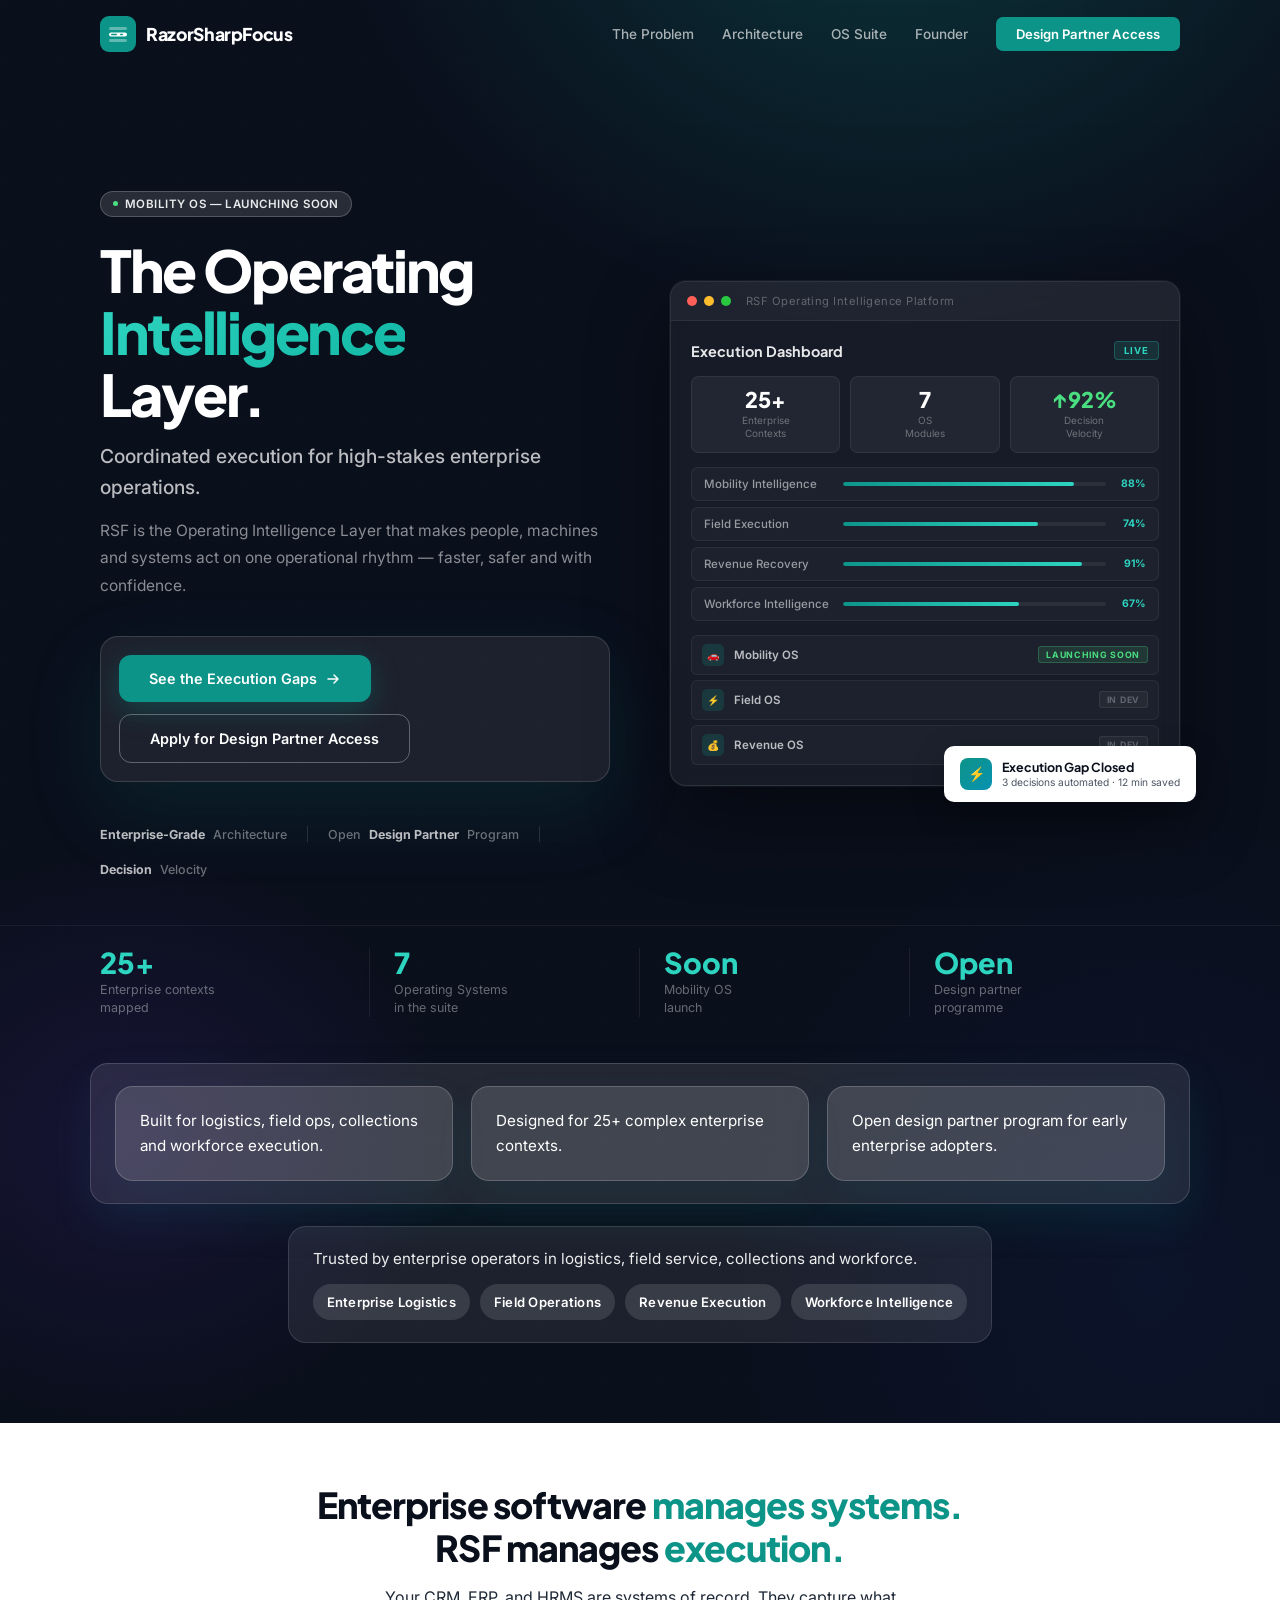
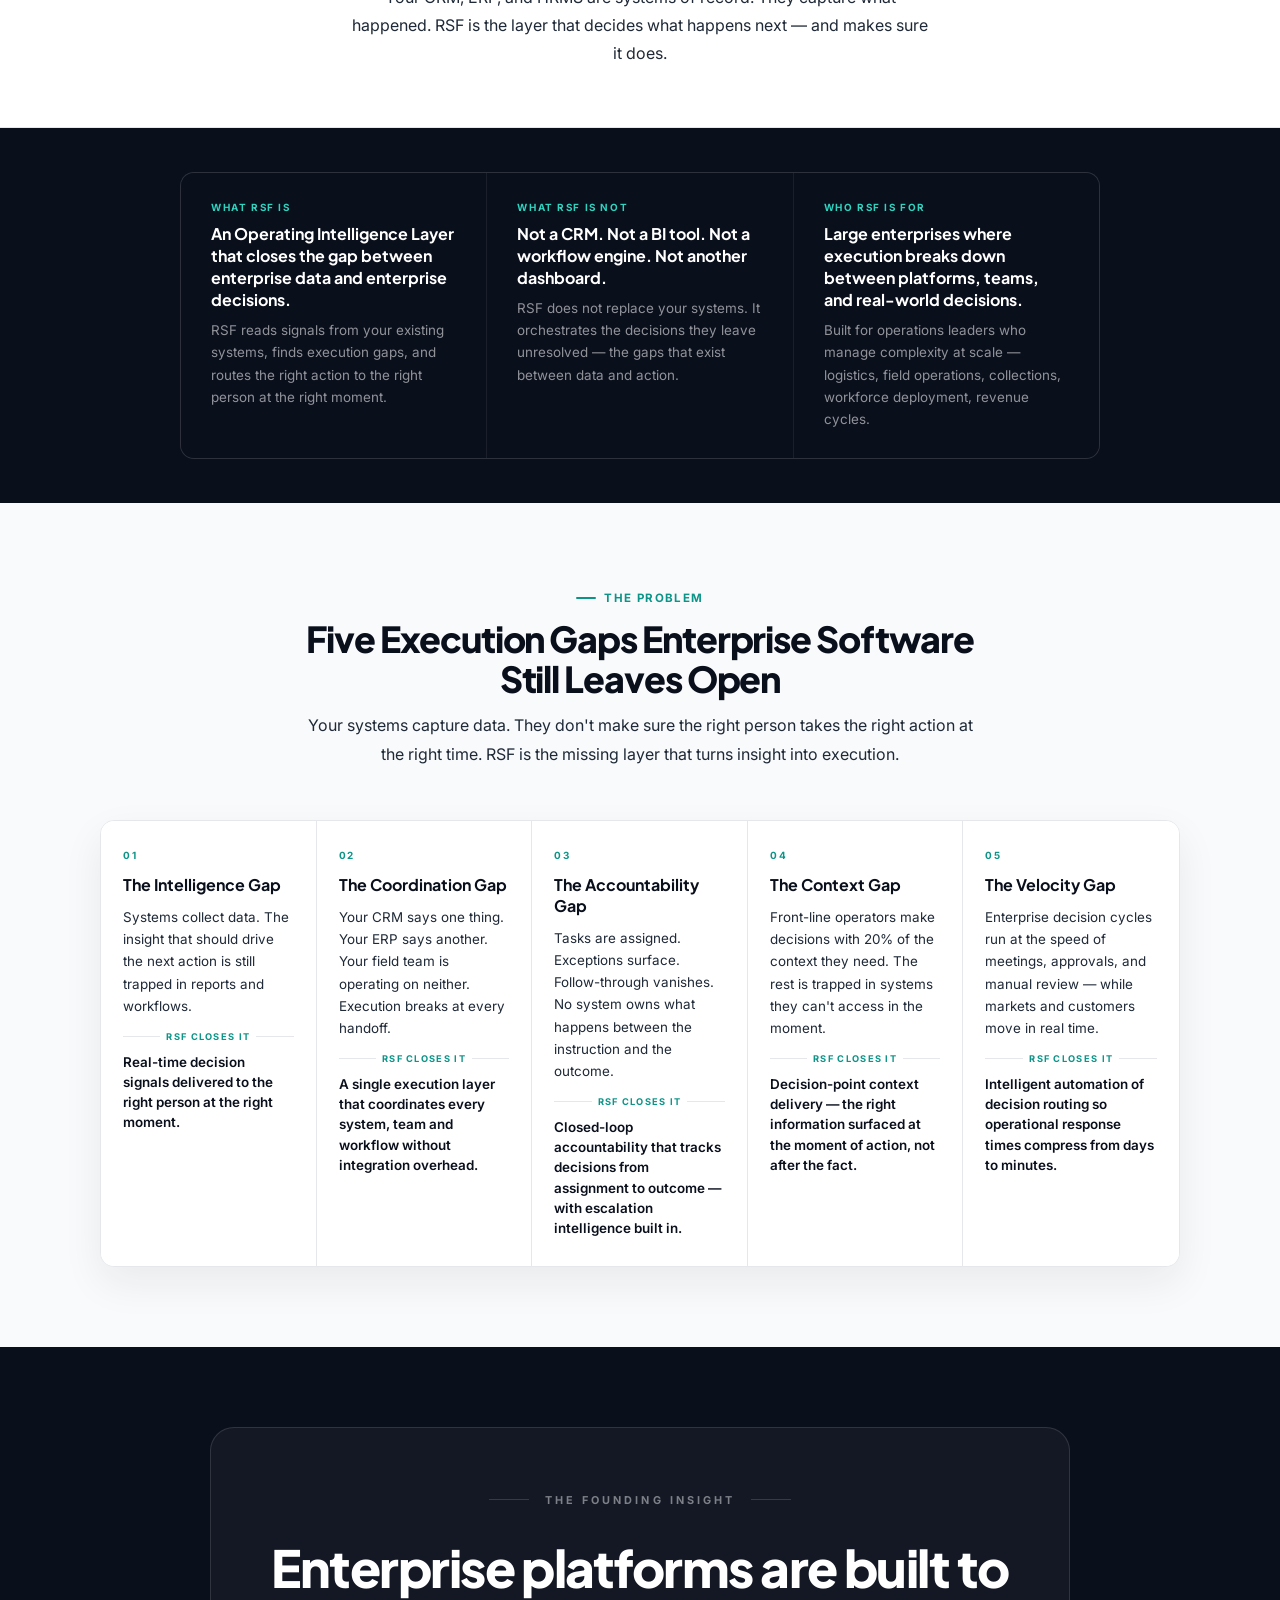
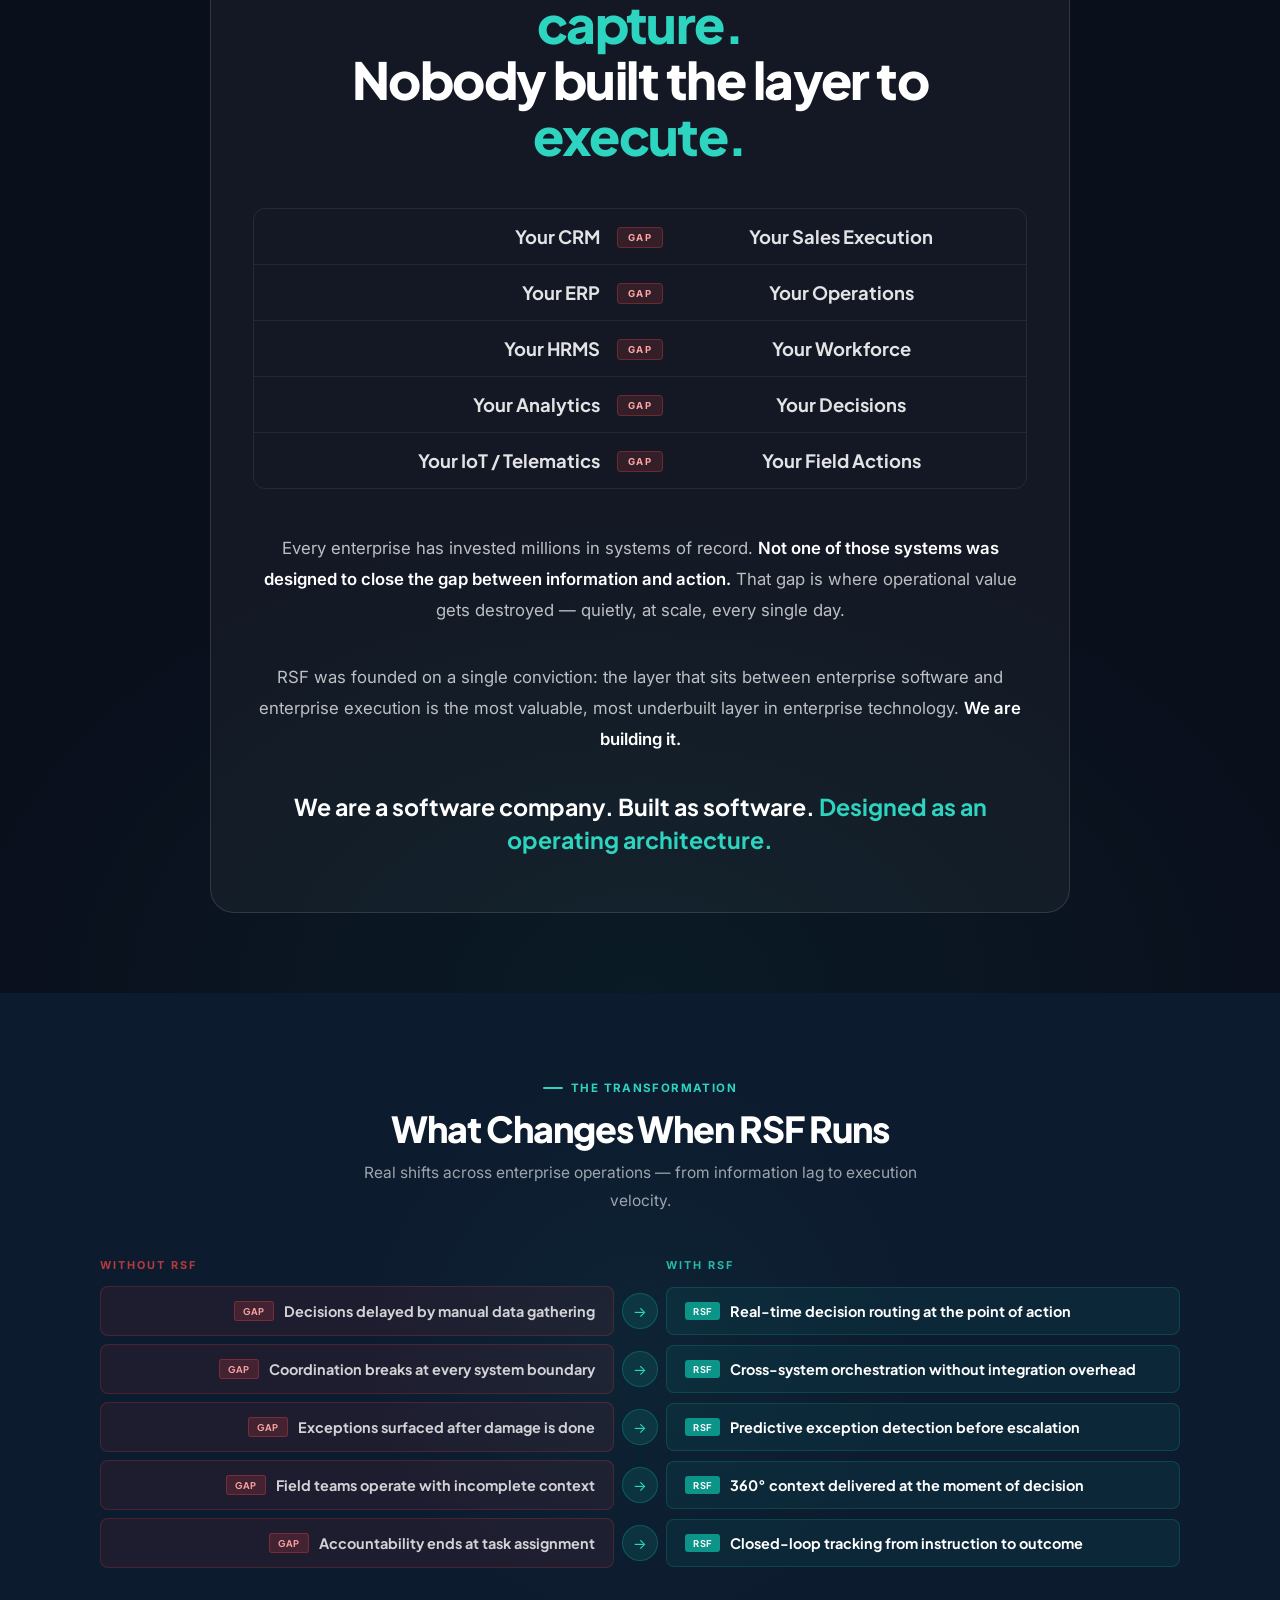
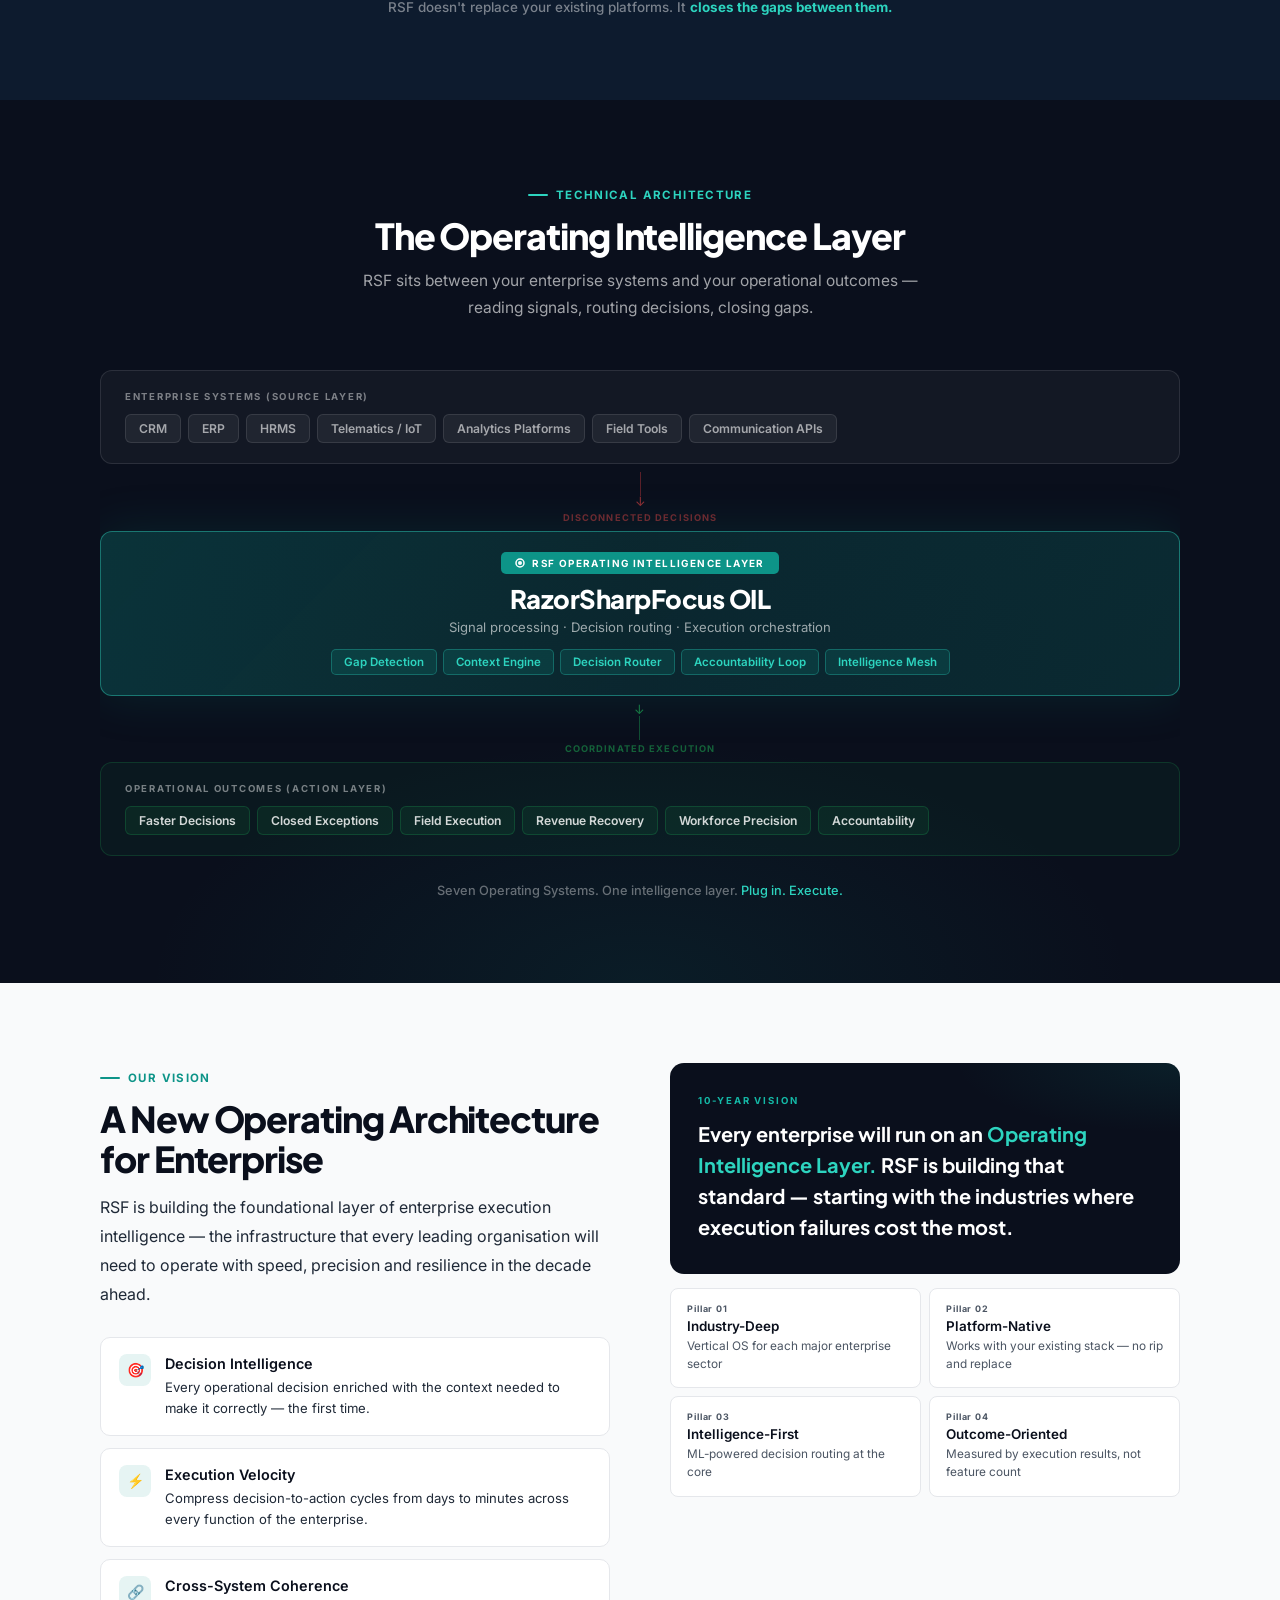
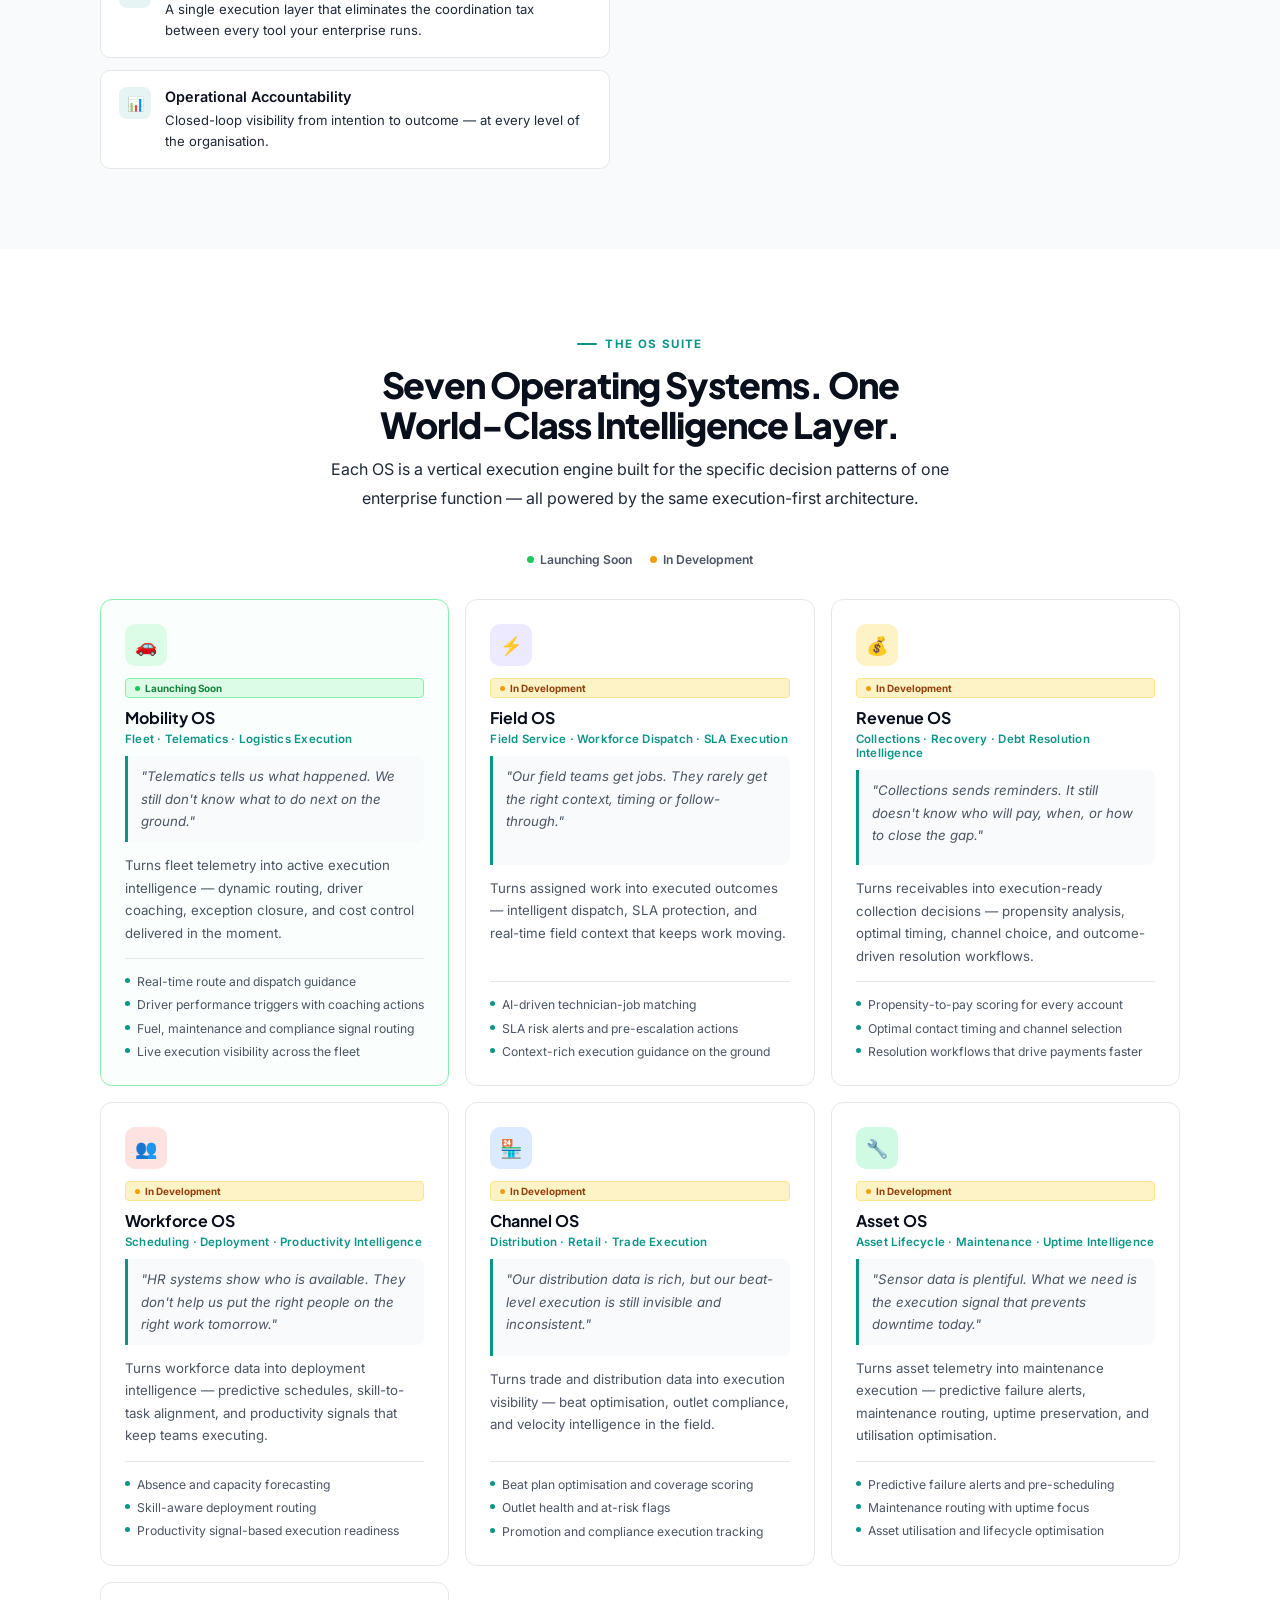
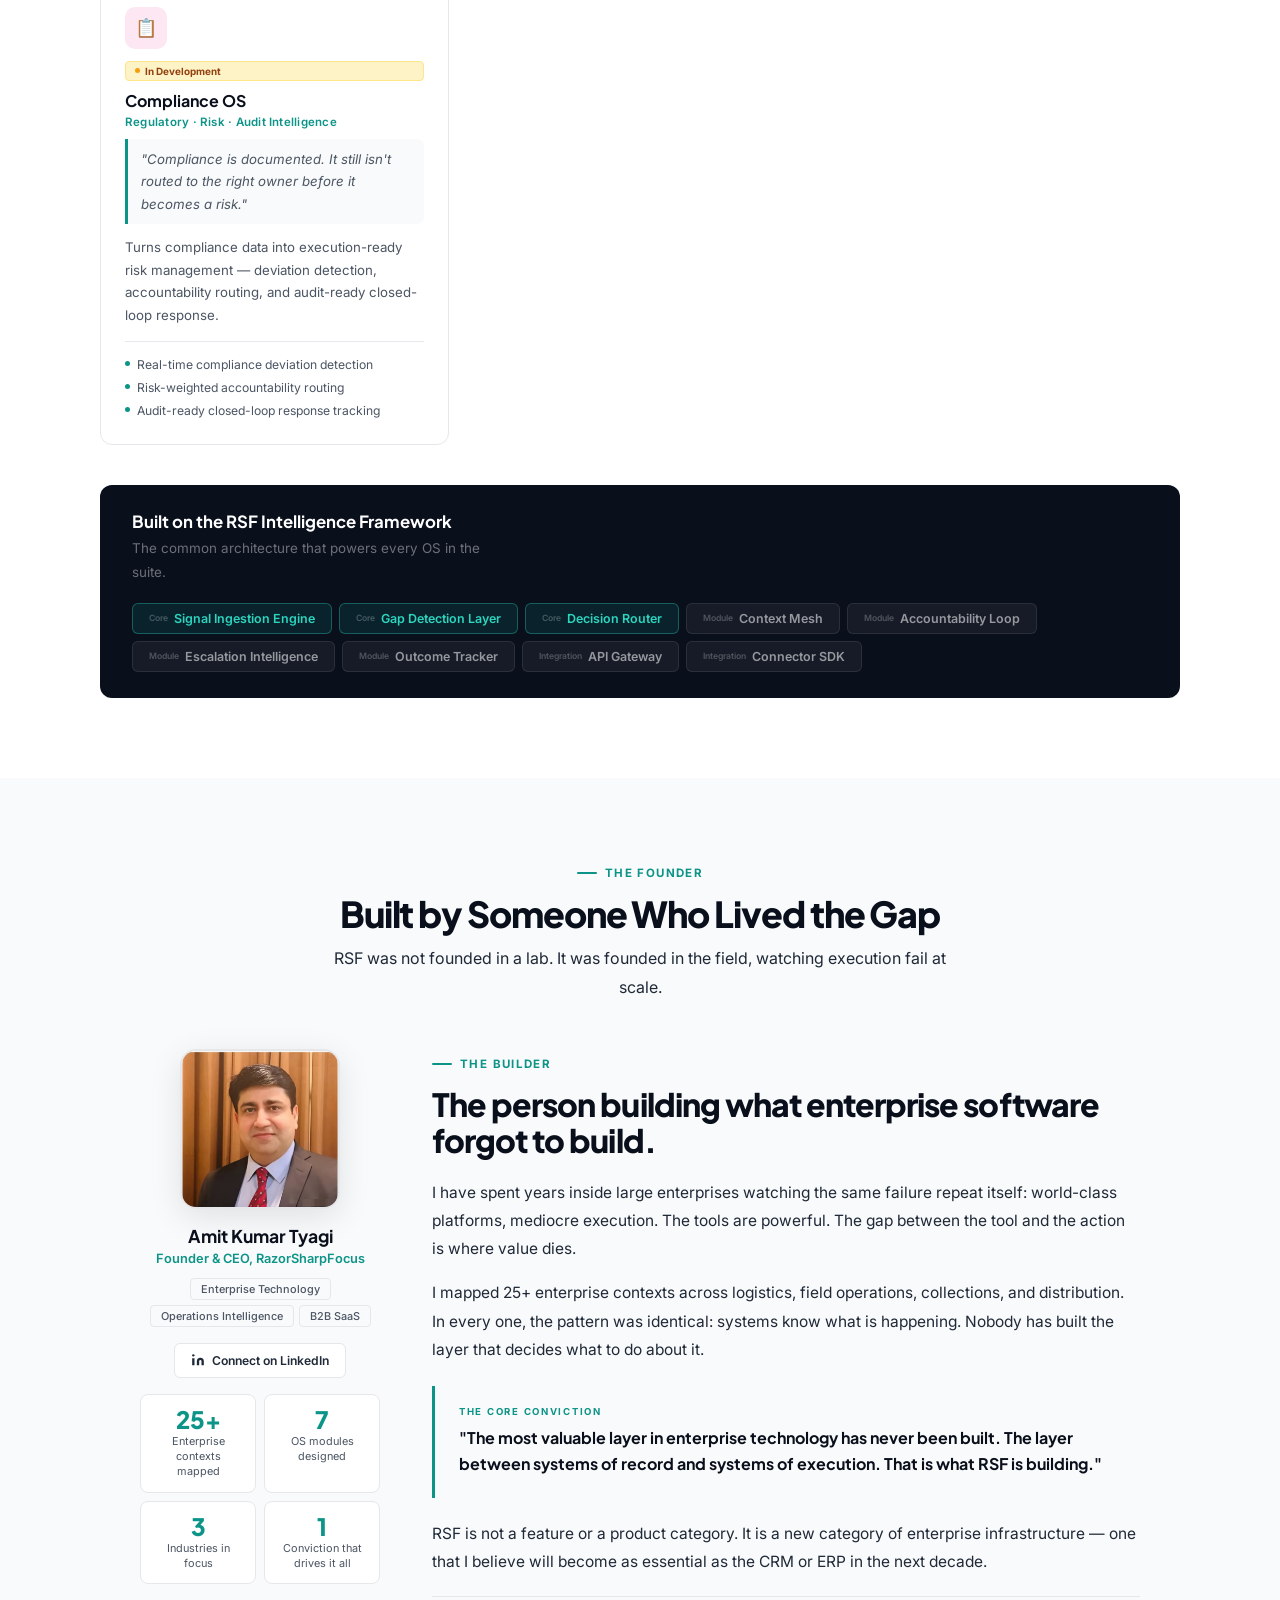
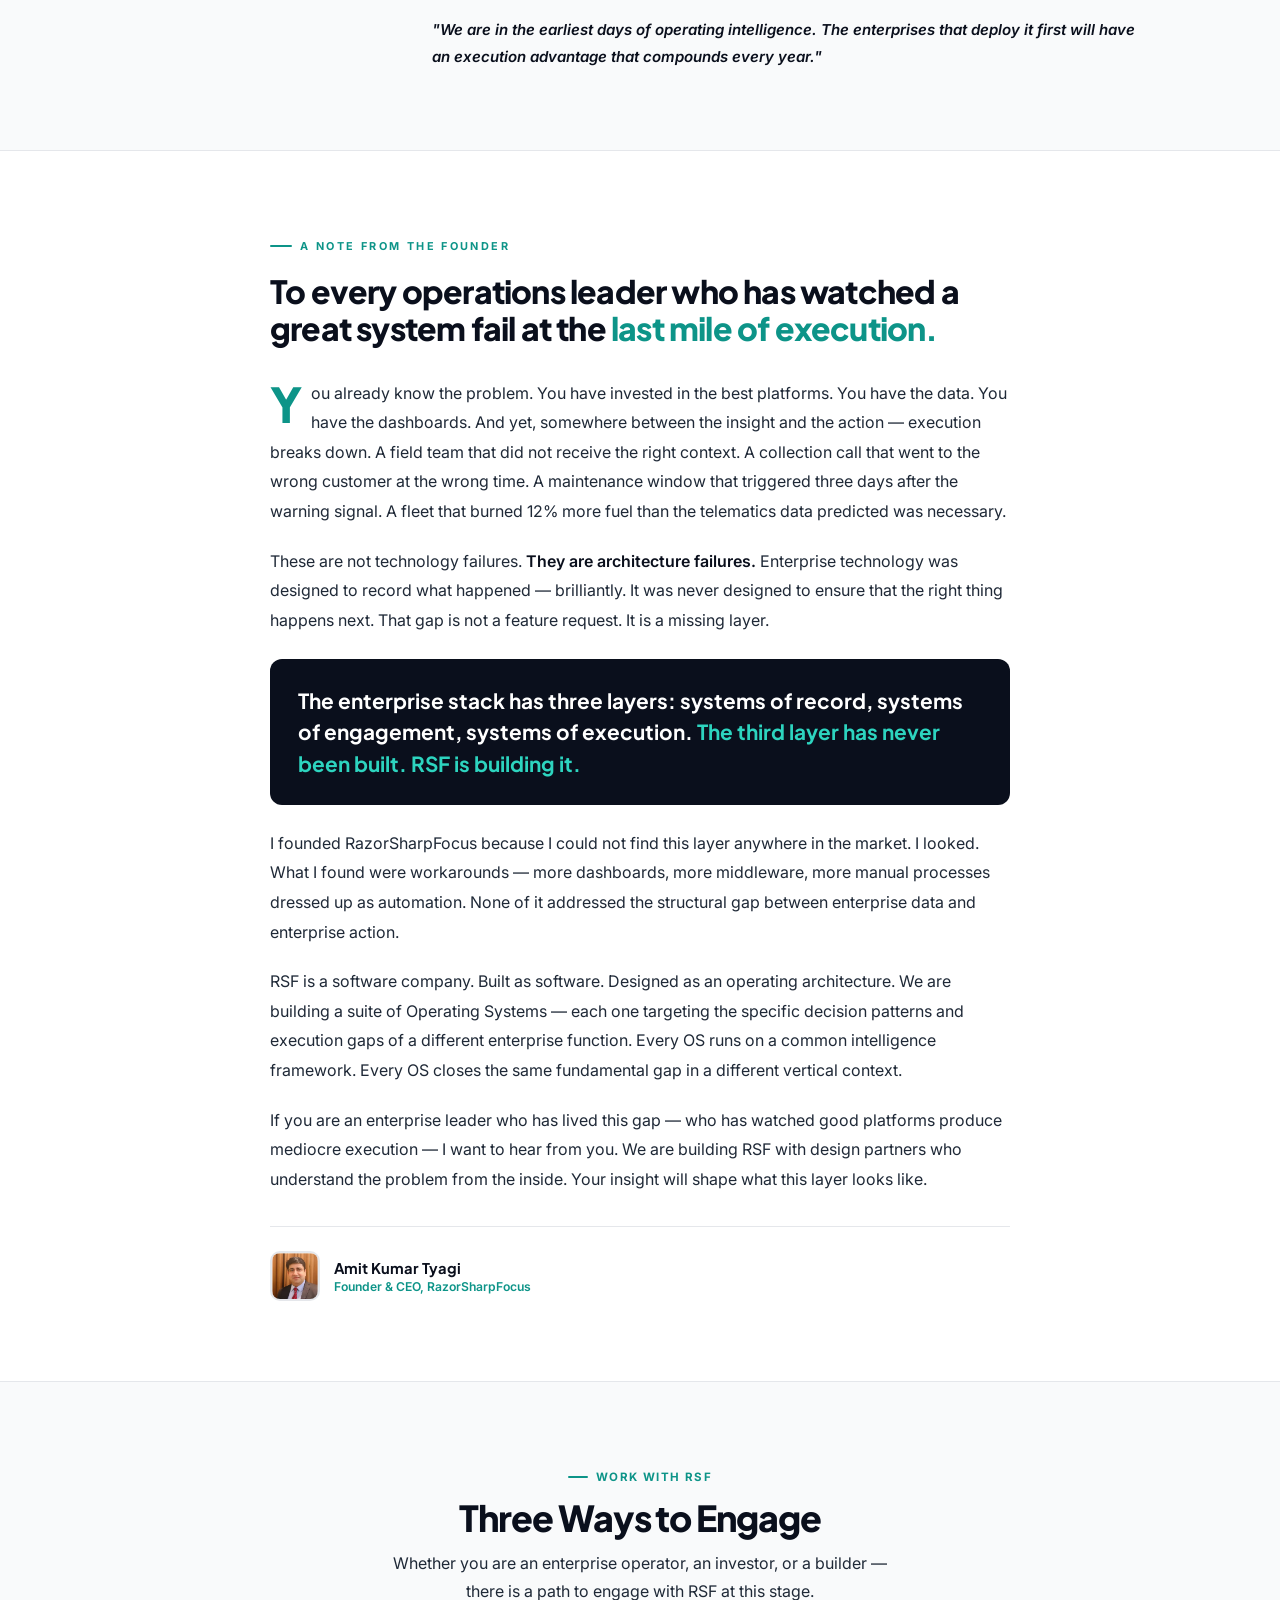
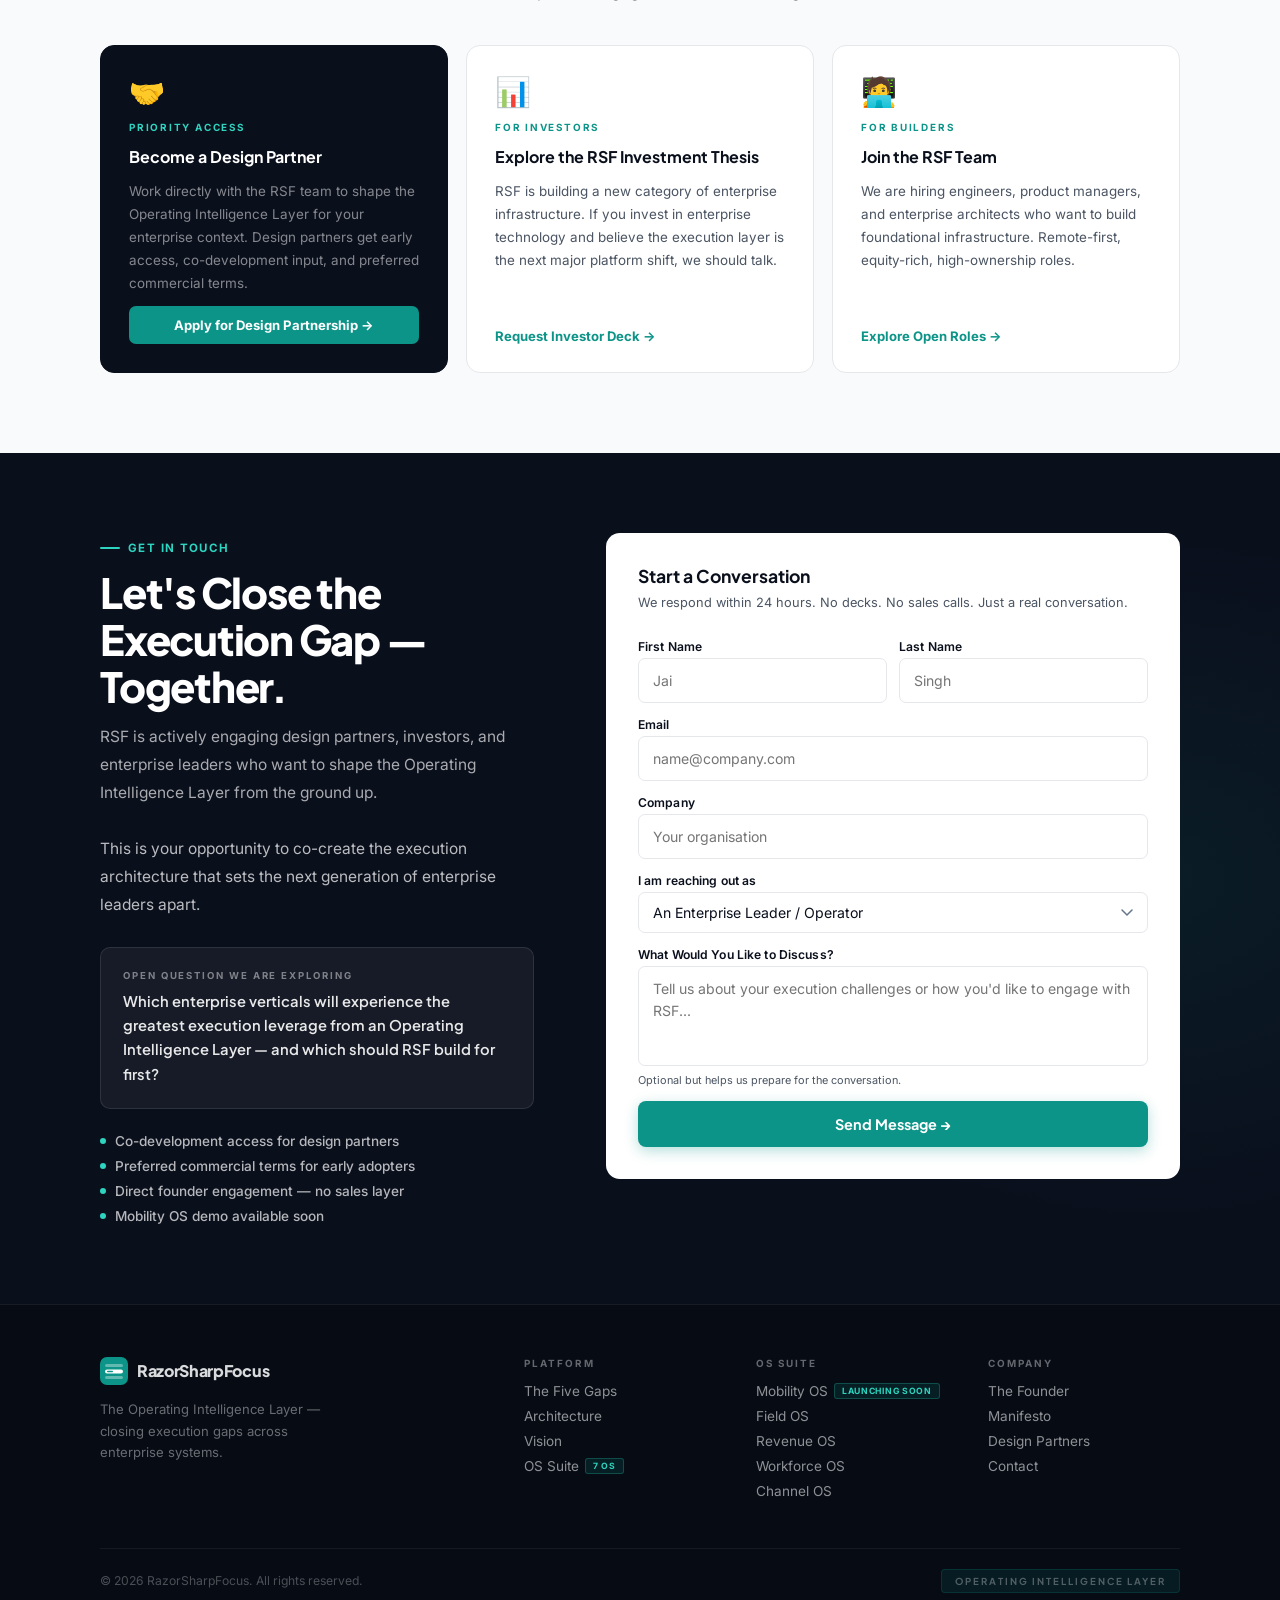
==== Index.html @ e0ea328f "Apply visual polish to hero CTA, trust strip, and section cards" ====
<!DOCTYPE html>
<html lang="en">
<head>
<meta charset="UTF-8"/>
<meta name="viewport" content="width=device-width, initial-scale=1.0"/>
<title>RazorSharpFocus — The Operating Intelligence Layer</title>
<meta name="description" content="RazorSharpFocus builds the Operating Intelligence Layer — the missing layer between enterprise systems and execution. Closing the five execution gaps across logistics, field ops, collections and workforce."/>
<meta name="keywords" content="enterprise software, operating intelligence, execution layer, fleet management, field operations, workforce intelligence, revenue OS, mobility OS"/>
<meta name="author" content="Amit Kumar Tyagi"/>
<meta name="robots" content="index, follow"/>
<meta property="og:type" content="website"/>
<meta property="og:title" content="RazorSharpFocus — The Operating Intelligence Layer"/>
<meta property="og:description" content="The missing layer between enterprise systems and execution. RSF closes execution gaps at scale."/>
<meta property="og:url" content="https://razorsharpfocus.com"/>
<meta property="og:image" content="https://razorsharpfocus.com/og-image.png"/>
<meta name="twitter:card" content="summary_large_image"/>
<meta name="twitter:title" content="RazorSharpFocus — The Operating Intelligence Layer"/>
<meta name="twitter:description" content="The missing layer between enterprise systems and execution."/>
<link rel="canonical" href="https://razorsharpfocus.com"/>
<link rel="icon" type="image/svg+xml" href="favicon.svg"/>
<link rel="alternate icon" href="favicon.svg"/>
<link rel="preconnect" href="https://fonts.googleapis.com"/>
<link rel="preconnect" href="https://fonts.gstatic.com" crossorigin/>
<link href="https://fonts.googleapis.com/css2?family=Inter:wght@300;400;500;600;700;800;900&family=Plus+Jakarta+Sans:wght@400;500;600;700;800&display=swap" rel="stylesheet"/>
<style>
/* ══ RESET ══ */
*,*::before,*::after{box-sizing:border-box;margin:0;padding:0}
:root{
  --ink:#0a0f1c;
  --navy:#0d1b2e;
  --navy2:#112244;
  --teal:#0d9488;
  --teal2:#14b8a6;
  --teal3:#2dd4bf;
  --blue:#1e40af;
  --purple:#7c3aed;
  --grey:#4b5563;
  --mid:#1f2937;
  --border:#e5e7eb;
  --soft:#f9fafb;
  --white:#ffffff;
  --fh:'Plus Jakarta Sans',sans-serif;
  --fb:'Inter',sans-serif;
  --ease:cubic-bezier(0.16,1,0.3,1);
  --r:12px;
}
html{scroll-behavior:smooth;font-size:16px}
body{font-family:var(--fb);color:var(--ink);background:#fff;-webkit-font-smoothing:antialiased;overflow-x:hidden}
a{text-decoration:none;color:inherit}
p{font-family:var(--fb);font-size:1rem;line-height:1.78;color:var(--grey)}
img{max-width:100%}

/* ══ TYPOGRAPHY ══ */
h1{font-family:var(--fh);font-size:clamp(2.2rem,4.5vw,3.8rem);font-weight:800;line-height:1.08;letter-spacing:-0.04em;color:var(--ink)}
h2{font-family:var(--fh);font-size:clamp(1.7rem,2.8vw,2.4rem);font-weight:800;line-height:1.12;letter-spacing:-0.03em;color:var(--ink)}
h3{font-family:var(--fb);font-size:clamp(1rem,1.6vw,1.2rem);font-weight:700;line-height:1.3;color:var(--ink)}
h4{font-family:var(--fb);font-size:0.925rem;font-weight:600;color:var(--ink);line-height:1.4}

/* ══ LAYOUT ══ */
.container{max-width:1160px;margin:0 auto;padding:0 24px}
@media(min-width:768px){.container{padding:0 40px}}
section{padding:80px 0}
@media(max-width:768px){section{padding:56px 0}}
@media(max-width:480px){section{padding:40px 0}}

/* ══ BADGES / PILLS ══ */
.badge{
  display:inline-flex;align-items:center;gap:7px;
  font-family:var(--fb);font-size:0.72rem;font-weight:600;
  letter-spacing:0.04em;text-transform:uppercase;
  padding:5px 12px;border-radius:100px;
}
.badge-teal{background:rgba(13,148,136,0.12);color:var(--teal);border:1px solid rgba(13,148,136,0.25)}
.badge-teal .dot{width:5px;height:5px;border-radius:50%;background:var(--teal2);animation:pulse 2s infinite}
.badge-white{background:rgba(255,255,255,0.12);color:rgba(255,255,255,0.9);border:1px solid rgba(255,255,255,0.2)}
.badge-white .dot{width:5px;height:5px;border-radius:50%;background:#4ade80;animation:pulse 2s infinite}
@keyframes pulse{0%,100%{opacity:1;transform:scale(1)}50%{opacity:0.6;transform:scale(0.8)}}

/* ══ BUTTONS ══ */
.btn{display:inline-flex;align-items:center;gap:8px;font-family:var(--fb);font-weight:600;font-size:0.9rem;padding:13px 26px;border-radius:8px;cursor:pointer;transition:all 0.2s var(--ease);border:none;white-space:nowrap}
.btn-primary{background:var(--teal);color:#fff;box-shadow:0 8px 28px rgba(13,148,136,0.3);padding:15px 30px;border-radius:12px}
.btn-primary:hover{background:#0b7c73;transform:translateY(-1px);box-shadow:0 12px 30px rgba(13,148,136,0.42)}
.btn-outline{background:transparent;color:#fff;border:1.5px solid rgba(255,255,255,0.3);border-radius:12px;padding:15px 30px}
.btn-outline:hover{background:rgba(255,255,255,0.08);border-color:rgba(255,255,255,0.6)}
.btn-outline-dark{background:transparent;color:var(--ink);border:1.5px solid var(--border)}
.btn-outline-dark:hover{border-color:var(--teal);color:var(--teal)}
.btn svg{width:16px;height:16px;flex-shrink:0}

/* ══ SECTION LABELS ══ */
.section-label{display:inline-flex;align-items:center;gap:8px;font-family:var(--fb);font-size:0.72rem;font-weight:700;text-transform:uppercase;letter-spacing:0.12em;color:var(--teal);margin-bottom:14px}
.section-label::before{content:'';width:20px;height:2px;background:var(--teal);border-radius:2px}
.section-label-light{color:var(--teal3)}
.section-label-light::before{background:var(--teal3)}

/* ══ CARDS ══ */
.card{background:#fff;border:1px solid var(--border);border-radius:var(--r);padding:28px;transition:all 0.22s var(--ease)}
.card:hover{border-color:#a7f3d0;box-shadow:0 8px 32px rgba(13,148,136,0.1);transform:translateY(-2px)}
.card-dark{background:rgba(255,255,255,0.04);border:1px solid rgba(255,255,255,0.08);border-radius:var(--r);padding:24px;transition:all 0.2s}
.card-dark:hover{border-color:rgba(45,212,191,0.3);background:rgba(13,148,136,0.06)}

/* ══ REVEAL ANIMATION ══ */
.reveal{opacity:0;transform:translateY(18px);transition:opacity 0.6s var(--ease),transform 0.6s var(--ease)}
.reveal.in{opacity:1;transform:translateY(0)}

/* ════════════════════════════════
   HEADER
════════════════════════════════ */
#header{
  position:fixed;top:0;left:0;right:0;z-index:500;
  transition:all 0.3s;padding:0;
}
#header.scrolled{
  background:rgba(255,255,255,0.97);
  backdrop-filter:blur(20px);
  border-bottom:1px solid var(--border);
  box-shadow:0 1px 20px rgba(0,0,0,0.06);
}
.header-inner{
  display:flex;align-items:center;justify-content:space-between;
  max-width:1160px;margin:0 auto;padding:16px 24px;
}
@media(min-width:768px){.header-inner{padding:16px 40px}}
.logo{display:flex;align-items:center;gap:10px;font-family:var(--fh);font-weight:800;font-size:1.1rem;color:#fff;letter-spacing:-0.02em;transition:color 0.3s}
#header.scrolled .logo{color:var(--ink)}
.logo-mark{
  width:36px;height:36px;border-radius:9px;background:var(--teal);
  display:flex;align-items:center;justify-content:center;flex-shrink:0;
}
/* 3-layer logo */
.logo-mark svg{width:24px;height:24px}
.nav{display:flex;align-items:center;gap:28px}
.nav a{font-size:0.85rem;font-weight:500;color:rgba(255,255,255,0.65);transition:color 0.2s}
#header.scrolled .nav a{color:var(--grey)}
.nav a:hover{color:#fff}
#header.scrolled .nav a:hover{color:var(--ink)}
.nav-cta{
  background:var(--teal)!important;color:#fff!important;
  padding:9px 20px;border-radius:7px;font-weight:600!important;font-size:0.82rem!important;
}
.nav-cta:hover{background:#0b7c73!important}
.nav-toggle{display:none;flex-direction:column;gap:5px;cursor:pointer;background:none;border:none;padding:4px}
.nav-toggle span{width:22px;height:2px;background:rgba(255,255,255,0.8);border-radius:2px;transition:all 0.3s;display:block}
#header.scrolled .nav-toggle span{background:var(--ink)}
@media(max-width:820px){
  .nav{display:none;position:absolute;top:100%;left:0;right:0;background:rgba(255,255,255,0.98);backdrop-filter:blur(20px);border-bottom:1px solid var(--border);flex-direction:column;align-items:flex-start;gap:0;padding:8px 0}
  .nav.open{display:flex}
  .nav a{color:var(--grey)!important;padding:14px 24px;width:100%;font-size:0.9rem;border-bottom:1px solid var(--border)}
  .nav a:last-child{border-bottom:none}
  .nav-toggle{display:flex}
  .nav-cta{margin:8px 24px!important;width:calc(100% - 48px)!important;justify-content:center;display:flex!important}
}

/* ════════════════════════════════
   HERO
════════════════════════════════ */
#hero{
  min-height:100svh;display:flex;flex-direction:column;
  background:var(--ink);
  position:relative;overflow:hidden;
}
/* gradient mesh background */
#hero::before{
  content:'';position:absolute;inset:0;pointer-events:none;
  background:
    radial-gradient(ellipse 80% 60% at 70% -10%, rgba(13,148,136,0.28) 0%,transparent 55%),
    radial-gradient(ellipse 50% 40% at 10% 80%, rgba(124,58,237,0.12) 0%,transparent 50%),
    radial-gradient(ellipse 60% 60% at 90% 90%, rgba(30,64,175,0.1) 0%,transparent 55%);
}
/* grid texture */
#hero::after{
  content:'';position:absolute;inset:0;pointer-events:none;opacity:0.25;
  background-image:linear-gradient(rgba(255,255,255,0.03) 1px,transparent 1px),linear-gradient(90deg,rgba(255,255,255,0.03) 1px,transparent 1px);
  background-size:60px 60px;
}
.hero-wrap{
  flex:1;display:flex;align-items:center;
  position:relative;z-index:1;
  padding:110px 0 48px;
}
.hero-grid{display:grid;grid-template-columns:1fr 1fr;gap:60px;align-items:center}
@media(max-width:900px){.hero-grid{grid-template-columns:1fr;gap:44px}}

/* hero left */
.hero-badge{margin-bottom:22px}
.hero-h1{color:#fff;margin-bottom:16px}
.hero-h1 .accent{
  background:linear-gradient(135deg,var(--teal3),var(--teal2));
  -webkit-background-clip:text;-webkit-text-fill-color:transparent;background-clip:text;
}
.hero-tagline{
  font-size:clamp(1rem,1.8vw,1.2rem);font-weight:500;
  color:rgba(255,255,255,0.72);line-height:1.6;margin-bottom:14px;
}
.hero-sub{
  font-size:0.97rem;color:rgba(255,255,255,0.52);
  line-height:1.8;margin-bottom:36px;max-width:500px;
}
.hero-sub strong{color:rgba(255,255,255,0.85);font-weight:600}
.hero-ctas{display:flex;gap:12px;flex-wrap:wrap;margin-bottom:44px;background:rgba(255,255,255,0.08);border:1px solid rgba(255,255,255,0.14);border-radius:18px;padding:18px;box-shadow:0 28px 80px rgba(13,148,136,0.14)}
.hero-ctas a{min-width:180px}
.hero-proof{display:flex;align-items:center;gap:20px;flex-wrap:wrap}
.hp-item{
  display:flex;align-items:center;gap:8px;
  font-size:0.78rem;color:rgba(255,255,255,0.4);font-weight:500;
}
.hp-item strong{color:rgba(255,255,255,0.72)}
.hp-div{width:1px;height:16px;background:rgba(255,255,255,0.12)}

/* hero right — product UI mock */
.hero-visual{position:relative}
@media(max-width:900px){.hero-visual{display:none}}
.hero-ui{
  background:rgba(255,255,255,0.05);
  border:1px solid rgba(255,255,255,0.1);
  border-radius:16px;overflow:hidden;
  box-shadow:0 32px 80px rgba(0,0,0,0.4),0 0 0 1px rgba(255,255,255,0.06);
  backdrop-filter:blur(10px);
}
.hui-bar{
  display:flex;align-items:center;gap:7px;
  padding:12px 16px;
  background:rgba(255,255,255,0.04);
  border-bottom:1px solid rgba(255,255,255,0.07);
}
.hui-dot{width:10px;height:10px;border-radius:50%}
.hui-dot:nth-child(1){background:#ff5f57}
.hui-dot:nth-child(2){background:#febc2e}
.hui-dot:nth-child(3){background:#28c840}
.hui-bar-title{font-size:0.7rem;color:rgba(255,255,255,0.3);margin-left:8px;font-family:var(--fb);letter-spacing:0.04em}
.hui-body{padding:20px}
.hui-header{display:flex;justify-content:space-between;align-items:center;margin-bottom:16px}
.hui-title{font-family:var(--fh);font-size:0.9rem;font-weight:700;color:rgba(255,255,255,0.9)}
.hui-badge{font-size:0.6rem;font-weight:700;text-transform:uppercase;letter-spacing:0.1em;color:var(--teal3);background:rgba(45,212,191,0.12);border:1px solid rgba(45,212,191,0.25);padding:3px 9px;border-radius:4px}
/* stat row */
.hui-stats{display:grid;grid-template-columns:repeat(3,1fr);gap:10px;margin-bottom:14px}
.hui-stat{background:rgba(255,255,255,0.05);border:1px solid rgba(255,255,255,0.07);border-radius:8px;padding:12px;text-align:center}
.hui-stat-n{font-family:var(--fh);font-size:1.35rem;font-weight:800;color:#fff;line-height:1}
.hui-stat-l{font-size:0.62rem;color:rgba(255,255,255,0.35);margin-top:3px;line-height:1.3}
/* gap rows */
.hui-gaps{display:flex;flex-direction:column;gap:6px;margin-bottom:14px}
.hui-gap-row{
  display:flex;align-items:center;gap:8px;
  background:rgba(255,255,255,0.03);border:1px solid rgba(255,255,255,0.06);
  border-radius:7px;padding:9px 12px;
}
.hui-gap-label{font-size:0.72rem;color:rgba(255,255,255,0.55);flex:1;font-weight:500}
.hui-gap-bar{flex:2;height:4px;background:rgba(255,255,255,0.06);border-radius:2px;overflow:hidden;position:relative}
.hui-gap-fill{height:100%;border-radius:2px;background:linear-gradient(90deg,var(--teal),var(--teal3))}
.hui-gap-pct{font-size:0.65rem;font-weight:700;color:var(--teal3);min-width:32px;text-align:right}
/* os list */
.hui-os-list{display:flex;flex-direction:column;gap:5px}
.hui-os{
  display:flex;align-items:center;gap:10px;
  padding:8px 10px;border-radius:6px;
  background:rgba(255,255,255,0.03);border:1px solid rgba(255,255,255,0.05);
}
.hui-os-icon{width:22px;height:22px;border-radius:5px;background:rgba(13,148,136,0.2);display:flex;align-items:center;justify-content:center;font-size:10px;flex-shrink:0}
.hui-os-name{font-size:0.72rem;font-weight:600;color:rgba(255,255,255,0.7);flex:1}
.hui-os-status{font-size:0.55rem;font-weight:700;text-transform:uppercase;letter-spacing:0.08em;padding:2px 7px;border-radius:3px}
.hui-status-live{color:#4ade80;background:rgba(74,222,128,0.12);border:1px solid rgba(74,222,128,0.25)}
.hui-status-dev{color:rgba(255,255,255,0.28);background:rgba(255,255,255,0.04);border:1px solid rgba(255,255,255,0.08)}
/* floating badge */
.hui-float{
  position:absolute;bottom:-16px;right:-16px;
  background:#fff;border-radius:10px;padding:12px 16px;
  box-shadow:0 12px 32px rgba(0,0,0,0.25);
  display:flex;align-items:center;gap:10px;
}
.hui-float-icon{width:32px;height:32px;border-radius:8px;background:linear-gradient(135deg,var(--teal),#0891b2);display:flex;align-items:center;justify-content:center;color:#fff;font-size:14px;flex-shrink:0}
.hui-float-text h5{font-family:var(--fh);font-size:0.78rem;font-weight:700;color:var(--ink);margin-bottom:1px}
.hui-float-text p{font-size:0.64rem;color:var(--grey);margin:0;line-height:1.3}

/* hero strip */
.hero-strip{position:relative;z-index:1;border-top:1px solid rgba(255,255,255,0.06);padding:22px 0}
.hero-strip-grid{display:grid;grid-template-columns:repeat(4,1fr);gap:0}
@media(max-width:640px){.hero-strip-grid{grid-template-columns:repeat(2,1fr)}}
.hs-item{
  padding:0 24px;
  border-right:1px solid rgba(255,255,255,0.07);
}
.hs-item:first-child{padding-left:0}
.hs-item:last-child{border-right:none}
.hs-num{font-family:var(--fh);font-size:1.8rem;font-weight:800;color:var(--teal3);line-height:1;margin-bottom:4px}
.hs-label{font-size:0.78rem;color:rgba(255,255,255,0.38);line-height:1.45}
@media(max-width:640px){
  .hs-item{padding:12px 0;border-right:none;border-bottom:1px solid rgba(255,255,255,0.06)}
  .hs-item:nth-child(2n){border-left:1px solid rgba(255,255,255,0.06);padding-left:20px}
  .hs-item:nth-last-child(-n+2){border-bottom:none}
}
.hero-support{
  max-width:1100px;margin:22px auto 0;padding:22px 24px;background:rgba(255,255,255,0.08);border:1px solid rgba(255,255,255,0.12);border-radius:18px;display:grid;gap:16px;grid-template-columns:1fr}
.hero-support span{font-size:0.95rem;color:rgba(255,255,255,0.92)}
.support-chips{display:flex;flex-wrap:wrap;gap:10px}
.support-chips span{background:rgba(255,255,255,0.12);color:#fff;padding:10px 14px;border-radius:999px;font-size:0.82rem;font-weight:600;letter-spacing:0.02em}
@media(max-width:900px){.hero-support{padding:20px 18px}}
.hero-trust{display:grid;grid-template-columns:repeat(3,1fr);gap:18px;max-width:1100px;margin:24px auto 0;padding:22px 24px;background:rgba(255,255,255,0.1);border:1px solid rgba(255,255,255,0.16);border-radius:18px;box-shadow:0 18px 40px rgba(13,148,136,0.12)}
.hero-trust .trust-item{padding:22px 24px;background:rgba(255,255,255,0.14);border:1px solid rgba(255,255,255,0.18);border-radius:18px;color:#fff;font-size:0.95rem;line-height:1.6;box-shadow:0 16px 38px rgba(13,148,136,0.08)}
@media(max-width:900px){.hero-trust{grid-template-columns:1fr}}
/* ════════════════════════════════
   TAGLINE
════════════════════════════════ */
#tagline{padding:60px 0;background:#fff;border-bottom:1px solid var(--border)}
.tagline-inner{text-align:center;max-width:800px;margin:0 auto}
.tagline-main{
  font-family:var(--fh);font-size:clamp(1.5rem,2.8vw,2.3rem);
  font-weight:800;color:var(--ink);line-height:1.2;
  letter-spacing:-0.025em;margin-bottom:14px;
}
.tagline-main em{font-style:normal;color:var(--teal)}
.tagline-sub{font-size:1rem;color:var(--mid);max-width:580px;margin:0 auto;line-height:1.75}

/* ════════════════════════════════
   WHAT RSF IS (clarity)
════════════════════════════════ */
#clarity{background:var(--ink);padding:44px 0}
.clarity-grid{display:grid;grid-template-columns:repeat(3,1fr);gap:1px;background:rgba(255,255,255,0.07);border:1px solid rgba(255,255,255,0.08);border-radius:14px;overflow:hidden;max-width:920px;margin:0 auto}
@media(max-width:680px){.clarity-grid{grid-template-columns:1fr}}
.clarity-cell{background:var(--ink);padding:28px 30px}
.clarity-cell-tag{font-size:0.62rem;font-weight:700;text-transform:uppercase;letter-spacing:0.16em;color:var(--teal3);margin-bottom:10px}
.clarity-cell h4{font-family:var(--fh);font-size:1rem;font-weight:700;color:#fff;line-height:1.38;margin-bottom:8px}
.clarity-cell p{font-size:0.84rem;color:rgba(255,255,255,0.55);margin:0;line-height:1.65}

/* ════════════════════════════════
   FIVE GAPS
════════════════════════════════ */
#gaps{background:var(--soft);padding:80px 0}
.section-head{text-align:center;max-width:680px;margin:0 auto 52px}
.section-head h2{margin-bottom:12px}
.section-head p{font-size:1rem;color:var(--mid)}
.gaps-grid{display:grid;grid-template-columns:repeat(5,1fr);gap:0;border:1px solid var(--border);border-radius:14px;overflow:hidden;background:#fff;box-shadow:0 16px 40px rgba(15,23,42,0.07)}
@media(max-width:960px){.gaps-grid{grid-template-columns:1fr 1fr}}
@media(max-width:520px){.gaps-grid{grid-template-columns:1fr}}
.gap-card{
  background:#fff;padding:28px 22px;
  border-right:1px solid var(--border);
  position:relative;transition:all 0.2s;cursor:default;
}
.gap-card:last-child{border-right:none}
.gap-card::after{content:'';position:absolute;top:0;left:0;right:0;height:3px;background:var(--teal);transform:scaleX(0);transition:transform 0.3s var(--ease);transform-origin:left}
.gap-card:hover{background:var(--soft)}
.gap-card:hover::after{transform:scaleX(1)}
.gap-num{font-size:0.62rem;font-weight:700;text-transform:uppercase;letter-spacing:0.18em;color:var(--teal);margin-bottom:14px;display:block}
.gap-card h3{font-size:1rem;font-weight:700;color:var(--ink);margin-bottom:10px;font-family:var(--fh)}
.gap-card .gap-from{font-size:0.84rem;color:var(--mid);margin-bottom:14px;line-height:1.65}
.gap-divider{display:flex;align-items:center;gap:6px;margin-bottom:10px}
.gap-divider::before,.gap-divider::after{content:'';flex:1;height:1px;background:var(--border)}
.gap-divider span{font-size:0.58rem;font-weight:700;text-transform:uppercase;letter-spacing:0.14em;color:var(--teal);white-space:nowrap}
.gap-card .gap-to{font-size:0.84rem;font-weight:600;color:var(--ink);line-height:1.5}
@media(max-width:960px){
  .gap-card{border-right:1px solid var(--border);border-bottom:1px solid var(--border)}
  .gap-card:nth-child(2n){border-right:none}
  .gap-card:nth-last-child(-n+2){border-bottom:none}
}
@media(max-width:520px){
  .gap-card{border-right:none;border-bottom:1px solid var(--border)}
  .gap-card:last-child{border-bottom:none}
}

/* ════════════════════════════════
   MANIFESTO (dark)
════════════════════════════════ */
#manifesto{
  background:var(--ink);padding:80px 0;
  position:relative;overflow:hidden;
}
#manifesto::before{
  content:'';position:absolute;inset:0;pointer-events:none;
  background:radial-gradient(ellipse 100% 70% at 50% 100%,rgba(13,148,136,0.09) 0%,transparent 55%);
}
.manif-inner{position:relative;z-index:1;max-width:860px;margin:0 auto;text-align:center;background:rgba(255,255,255,0.04);border:1px solid rgba(255,255,255,0.12);border-radius:24px;padding:56px 42px}
.manif-kicker{
  font-size:0.68rem;font-weight:700;text-transform:uppercase;letter-spacing:0.28em;
  color:rgba(255,255,255,0.45);
  display:inline-flex;align-items:center;gap:16px;margin-bottom:32px;
}
.manif-kicker::before,.manif-kicker::after{content:'';width:40px;height:1px;background:rgba(255,255,255,0.15)}
.manif-h{
  font-family:var(--fh);font-size:clamp(1.9rem,4vw,3.2rem);
  font-weight:800;color:#fff;margin-bottom:44px;
  line-height:1.1;letter-spacing:-0.03em;
}
.manif-h .hl{color:var(--teal3)}
/* gap viz */
.gviz{display:flex;flex-direction:column;gap:0;margin-bottom:44px;border:1px solid rgba(255,255,255,0.08);border-radius:12px;overflow:hidden}
.gviz-row{
  display:grid;grid-template-columns:1fr 80px 1fr;
  align-items:center;padding:16px 24px;
  border-bottom:1px solid rgba(255,255,255,0.07);
  opacity:0;transform:translateY(8px);
  transition:opacity 0.5s var(--ease),transform 0.5s var(--ease);
}
.gviz-row:last-child{border-bottom:none}
.gviz-row.show{opacity:1;transform:translateY(0)}
.gviz-l{text-align:right;font-family:var(--fh);font-size:clamp(0.95rem,1.8vw,1.15rem);font-weight:700;color:rgba(255,255,255,0.88)}
.gviz-r{font-family:var(--fh);font-size:clamp(0.95rem,1.8vw,1.15rem);font-weight:700;color:rgba(255,255,255,0.88)}
.gviz-c{text-align:center}
.gviz-pill{
  display:inline-block;background:rgba(239,68,68,0.15);border:1px solid rgba(239,68,68,0.3);
  border-radius:4px;padding:4px 10px;font-size:0.6rem;font-weight:700;text-transform:uppercase;letter-spacing:0.12em;color:#fca5a5;
}
.manif-body{
  font-size:1.05rem;font-weight:400;color:rgba(255,255,255,0.72);
  line-height:1.85;margin-bottom:36px;
}
.manif-body strong{color:#fff;font-weight:600}
.manif-close{
  font-family:var(--fh);font-size:clamp(1.1rem,2vw,1.45rem);
  font-weight:700;color:#fff;line-height:1.4;
}
.manif-close em{font-style:normal;color:var(--teal3)}

/* ════════════════════════════════
   BEFORE / AFTER
════════════════════════════════ */
#ba{background:#0d1b2e;padding:80px 0;position:relative;overflow:hidden}
.ba-glow{position:absolute;top:50%;left:50%;transform:translate(-50%,-50%);width:600px;height:600px;border-radius:50%;background:radial-gradient(circle,rgba(13,148,136,0.07) 0%,transparent 65%);pointer-events:none}
.ba-inner{position:relative;z-index:1}
.ba-head{text-align:center;max-width:560px;margin:0 auto 44px}
.ba-head h2{color:#fff;margin-bottom:10px}
.ba-head p{color:rgba(255,255,255,0.6);font-size:0.97rem}
.ba-frame{max-width:860px;margin:0 auto}
.ba-labels{display:grid;grid-template-columns:1fr 52px 1fr;margin-bottom:14px}
.ba-lbl{font-size:0.68rem;font-weight:700;text-transform:uppercase;letter-spacing:0.18em}
.ba-lbl-b{color:rgba(239,68,68,0.75)}
.ba-lbl-a{color:rgba(45,212,191,0.85)}
.ba-rows{display:flex;flex-direction:column;gap:8px}
.ba-row{display:grid;grid-template-columns:1fr 52px 1fr;align-items:center;opacity:0;transform:translateY(12px);transition:opacity 0.55s var(--ease),transform 0.55s var(--ease)}
.ba-row.in{opacity:1;transform:translateY(0)}
.ba-before{
  background:rgba(239,68,68,0.08);border:1px solid rgba(239,68,68,0.2);
  border-radius:8px;padding:14px 18px;
  font-family:var(--fh);font-size:0.9rem;font-weight:700;color:rgba(255,255,255,0.8);
  display:flex;align-items:center;justify-content:flex-end;gap:10px;
}
.ba-gap-tag{font-size:0.58rem;font-weight:700;text-transform:uppercase;letter-spacing:0.08em;color:#fca5a5;background:rgba(239,68,68,0.18);border:1px solid rgba(239,68,68,0.3);padding:3px 8px;border-radius:3px;white-space:nowrap;flex-shrink:0}
.ba-mid-arrow{display:flex;align-items:center;justify-content:center}
.ba-arr{width:36px;height:36px;border-radius:50%;background:rgba(13,148,136,0.18);border:1.5px solid rgba(13,148,136,0.4);display:flex;align-items:center;justify-content:center;color:var(--teal3);font-size:0.9rem;flex-shrink:0}
.ba-after{
  background:rgba(13,148,136,0.1);border:1px solid rgba(13,148,136,0.28);
  border-radius:8px;padding:14px 18px;
  font-family:var(--fh);font-size:0.9rem;font-weight:700;color:#fff;
  display:flex;align-items:center;gap:10px;
}
.ba-rsf-tag{font-size:0.58rem;font-weight:700;text-transform:uppercase;letter-spacing:0.08em;color:#fff;background:var(--teal);padding:3px 8px;border-radius:3px;white-space:nowrap;flex-shrink:0}
.ba-footer-note{text-align:center;margin-top:28px;font-size:0.84rem;font-weight:500;color:rgba(255,255,255,0.45)}
.ba-footer-note strong{color:var(--teal3)}
@media(max-width:580px){
  .ba-labels{display:none}
  .ba-row{grid-template-columns:1fr}
  .ba-mid-arrow,.ba-after{display:none}
  .ba-before{justify-content:flex-start}
}

/* ════════════════════════════════
   ARCHITECTURE
════════════════════════════════ */
#architecture{background:var(--ink);padding:80px 0;position:relative;overflow:hidden}
#architecture::before{content:'';position:absolute;inset:0;background:radial-gradient(ellipse 70% 50% at 50% 100%,rgba(13,148,136,0.1) 0%,transparent 55%);pointer-events:none}
.arch-inner{position:relative;z-index:1}
.arch-head{text-align:center;max-width:600px;margin:0 auto 48px}
.arch-head h2{color:#fff;margin-bottom:10px}
.arch-head p{color:rgba(255,255,255,0.62);font-size:0.97rem}
.arch-stack{max-width:660px;margin:0 auto;display:flex;flex-direction:column;align-items:center}
.arch-box{width:100%;border-radius:12px;padding:20px 24px}
.arch-box-top{background:rgba(255,255,255,0.04);border:1px solid rgba(255,255,255,0.1)}
.arch-box-rsf{
  background:linear-gradient(135deg,rgba(13,148,136,0.22),rgba(13,148,136,0.14));
  border:1.5px solid rgba(45,212,191,0.45);
  box-shadow:0 0 50px rgba(13,148,136,0.15);
  position:relative;overflow:hidden;
}
.arch-box-rsf::before{content:'';position:absolute;inset:0;background:linear-gradient(90deg,rgba(13,148,136,0.07) 0%,transparent 50%,rgba(13,148,136,0.07) 100%)}
.arch-box-bottom{background:rgba(34,197,94,0.05);border:1px solid rgba(34,197,94,0.18)}
.arch-box-label{font-size:0.6rem;font-weight:700;text-transform:uppercase;letter-spacing:0.18em;color:rgba(255,255,255,0.45);margin-bottom:12px}
.arch-chips{display:flex;flex-wrap:wrap;gap:7px}
.arch-chip{font-size:0.76rem;font-weight:600;color:rgba(255,255,255,0.6);background:rgba(255,255,255,0.06);border:1px solid rgba(255,255,255,0.1);border-radius:6px;padding:6px 13px}
.arch-rsf-center{position:relative;z-index:1;text-align:center}
.arch-rsf-badge{display:inline-flex;align-items:center;gap:7px;background:var(--teal);border-radius:5px;padding:5px 14px;margin-bottom:8px;font-size:0.62rem;font-weight:700;text-transform:uppercase;letter-spacing:0.14em;color:#fff}
.arch-rsf-title{font-family:var(--fh);font-size:clamp(1.1rem,2.5vw,1.6rem);font-weight:800;color:#fff;margin-bottom:4px;letter-spacing:-0.02em}
.arch-rsf-sub{font-size:0.82rem;color:rgba(255,255,255,0.6);margin-bottom:14px}
.arch-rsf-chips{display:flex;flex-wrap:wrap;gap:6px;justify-content:center}
.arch-rsf-chip{font-size:0.72rem;font-weight:600;color:var(--teal3);background:rgba(13,148,136,0.18);border:1px solid rgba(45,212,191,0.3);border-radius:5px;padding:5px 12px}
.arch-outcome-chips .arch-chip{color:rgba(255,255,255,0.82);background:rgba(34,197,94,0.08);border-color:rgba(34,197,94,0.2)}
.arch-arrow{display:flex;flex-direction:column;align-items:center;padding:8px 0}
.arch-arrow-line{width:1px;height:24px}
.arch-arrow-line.red{background:rgba(239,68,68,0.35)}
.arch-arrow-line.green{background:rgba(34,197,94,0.35)}
.arch-arrow-tip{font-size:0.8rem;line-height:1}
.arch-arrow-tip.red{color:rgba(239,68,68,0.6)}
.arch-arrow-tip.green{color:rgba(34,197,94,0.6)}
.arch-arrow-text{font-size:0.58rem;font-weight:700;text-transform:uppercase;letter-spacing:0.12em;margin-top:3px}
.arch-arrow-text.red{color:rgba(239,68,68,0.45)}
.arch-arrow-text.green{color:rgba(34,197,94,0.45)}
.arch-note{text-align:center;margin-top:24px;font-size:0.8rem;font-weight:500;color:rgba(255,255,255,0.38)}
.arch-note span{color:var(--teal3)}

/* ════════════════════════════════
   VISION
════════════════════════════════ */
#vision{background:#f9fafb;padding:80px 0}
.vision-grid{display:grid;grid-template-columns:1fr 1fr;gap:60px;align-items:start}
@media(max-width:860px){.vision-grid{grid-template-columns:1fr;gap:44px}}
.vision-left h2{margin-bottom:14px}
.vision-left .vision-intro{font-size:1rem;color:var(--mid);line-height:1.8;margin-bottom:28px}
.vision-points{display:flex;flex-direction:column;gap:12px}
.vpoint{display:flex;align-items:flex-start;gap:14px;background:#fff;border:1px solid var(--border);border-radius:10px;padding:16px 18px;transition:all 0.2s}
.vpoint:hover{border-color:#a7f3d0;box-shadow:0 4px 16px rgba(13,148,136,0.08)}
.vpoint-icon{width:32px;height:32px;border-radius:8px;background:rgba(13,148,136,0.1);display:flex;align-items:center;justify-content:center;flex-shrink:0;font-size:14px}
.vpoint h4{font-size:0.9rem;color:var(--ink);margin-bottom:3px;font-weight:600}
.vpoint p{font-size:0.82rem;color:var(--mid);margin:0;line-height:1.6}
/* vision right */
.vision-statement{background:var(--ink);border-radius:14px;padding:32px 28px;margin-bottom:14px;position:relative;overflow:hidden}
.vision-statement::before{content:'';position:absolute;inset:0;background:radial-gradient(ellipse 80% 60% at 100% 0%,rgba(13,148,136,0.12) 0%,transparent 55%);pointer-events:none}
.vs-label{font-size:0.6rem;font-weight:700;text-transform:uppercase;letter-spacing:0.2em;color:var(--teal2);margin-bottom:12px;position:relative;z-index:1}
.vs-text{font-family:var(--fh);font-size:clamp(1.05rem,1.8vw,1.25rem);font-weight:700;color:#fff;line-height:1.55;position:relative;z-index:1}
.vs-text span{color:var(--teal3)}
.vision-pillars{display:grid;grid-template-columns:1fr 1fr;gap:8px}
.vp{background:#fff;border:1px solid var(--border);border-radius:8px;padding:14px 16px;transition:all 0.2s}
.vp:hover{border-color:#a7f3d0}
.vp-n{font-size:0.56rem;font-weight:700;color:var(--grey);letter-spacing:0.1em;margin-bottom:3px}
.vp h4{font-size:0.84rem;color:var(--ink);margin-bottom:2px}
.vp p{font-size:0.74rem;color:var(--grey);margin:0;line-height:1.5}

/* ════════════════════════════════
   PRODUCTS
════════════════════════════════ */
#products{background:#fff;padding:80px 0}
.prod-head{max-width:640px;margin:0 auto 40px;text-align:center}
.prod-head h2{margin-bottom:10px}
.prod-head p{font-size:1rem;color:var(--mid)}
/* status legend */
.prod-legend{display:flex;justify-content:center;gap:18px;flex-wrap:wrap;margin-bottom:32px}
.leg-item{display:flex;align-items:center;gap:6px;font-size:0.76rem;font-weight:600;color:var(--grey)}
.leg-dot{width:7px;height:7px;border-radius:50%}
.leg-dot-g{background:#22c55e}
.leg-dot-a{background:#f59e0b}
/* os grid */
.os-grid{display:grid;grid-template-columns:repeat(3,1fr);gap:16px}
@media(max-width:860px){.os-grid{grid-template-columns:1fr 1fr}}
@media(max-width:520px){.os-grid{grid-template-columns:1fr}}
.os-card{background:#fff;border:1px solid var(--border);border-radius:12px;padding:24px;display:flex;flex-direction:column;transition:all 0.22s var(--ease)}
.os-card:hover{border-color:#a7f3d0;transform:translateY(-3px);box-shadow:0 12px 32px rgba(13,148,136,0.08)}
.os-card.launching{border-color:#86efac;background:#fafffd}
.os-card-icon{width:42px;height:42px;border-radius:10px;display:flex;align-items:center;justify-content:center;font-size:18px;margin-bottom:12px}
.os-card-status{display:inline-flex;align-items:center;gap:5px;font-size:0.62rem;font-weight:700;padding:3px 9px;border-radius:4px;margin-bottom:10px}
.ocs-live{background:#dcfce7;color:#15803d;border:1px solid #86efac}
.ocs-live::before{content:'';width:5px;height:5px;border-radius:50%;background:#22c55e}
.ocs-dev{background:#fef3c7;color:#92400e;border:1px solid #fde68a}
.ocs-dev::before{content:'';width:5px;height:5px;border-radius:50%;background:#f59e0b}
.os-card h3{font-size:1rem;font-family:var(--fh);font-weight:700;color:var(--ink);margin-bottom:3px}
.os-card-sub{font-size:0.72rem;color:var(--teal);font-weight:600;margin-bottom:10px;letter-spacing:0.02em}
.os-card-pain{font-size:0.83rem;font-style:italic;color:var(--mid);background:var(--soft);border-left:3px solid var(--teal);padding:9px 13px;border-radius:0 7px 7px 0;margin-bottom:12px;line-height:1.6}
.os-card p{font-size:0.83rem;color:var(--grey);flex:1;line-height:1.7}
.os-card-feats{margin-top:14px;padding-top:14px;border-top:1px solid var(--border);display:flex;flex-direction:column;gap:5px}
.os-card-feats li{list-style:none;font-size:0.76rem;color:var(--grey);display:flex;align-items:flex-start;gap:7px;line-height:1.5}
.os-card-feats li::before{content:'';width:5px;height:5px;border-radius:50%;background:var(--teal);flex-shrink:0;margin-top:5px}
/* framework strip */
.fw-strip{background:var(--ink);border-radius:12px;padding:26px 32px;margin-top:40px}
.fw-strip-top{display:flex;justify-content:space-between;align-items:flex-start;flex-wrap:wrap;gap:16px;margin-bottom:18px}
.fw-strip-top h3{color:#fff;font-size:1.05rem;font-family:var(--fh)}
.fw-strip-top p{color:rgba(255,255,255,0.4);font-size:0.84rem;max-width:360px}
.fw-chips{display:flex;flex-wrap:wrap;gap:7px}
.fw-chip{padding:7px 16px;background:rgba(255,255,255,0.05);border:1px solid rgba(255,255,255,0.09);border-radius:6px;font-size:0.78rem;font-weight:600;color:rgba(255,255,255,0.55);display:flex;align-items:center;gap:6px;transition:all 0.2s}
.fw-chip:hover{border-color:rgba(45,212,191,0.4);color:rgba(255,255,255,0.9)}
.fw-chip.hi{background:rgba(13,148,136,0.15);border-color:rgba(45,212,191,0.35);color:var(--teal3)}
.fw-chip-n{font-size:0.54rem;color:rgba(255,255,255,0.25)}

/* ════════════════════════════════
   FOUNDER
════════════════════════════════ */
#founder{background:var(--soft);padding:80px 0}
.founder-head{max-width:640px;margin:0 auto 48px;text-align:center}
.founder-head h2{margin-bottom:10px}
.founder-head p{font-size:1rem;color:var(--mid)}
.founder-layout{display:grid;grid-template-columns:240px 1fr;gap:52px;align-items:start;max-width:1000px;margin:0 auto}
@media(max-width:860px){.founder-layout{grid-template-columns:1fr;gap:36px}}
.f-left{display:flex;flex-direction:column;align-items:center;text-align:center;gap:16px}
.f-photo{width:160px;height:160px;border-radius:16px;object-fit:cover;object-position:center top;border:2px solid var(--border);box-shadow:0 8px 32px rgba(0,0,0,0.1)}
.f-id h3{font-size:1.1rem;color:var(--ink);margin-bottom:3px;font-family:var(--fh)}
.f-role{font-size:0.8rem;color:var(--teal);font-weight:600;margin-bottom:12px}
.f-tags{display:flex;flex-wrap:wrap;justify-content:center;gap:5px}
.f-tag{font-size:0.68rem;font-weight:500;padding:3px 10px;border-radius:4px;background:var(--soft);border:1px solid var(--border);color:var(--grey)}
.f-li-btn{display:inline-flex;align-items:center;gap:7px;background:#fff;border:1px solid var(--border);border-radius:6px;padding:9px 16px;font-size:0.76rem;font-weight:600;color:var(--mid);transition:all 0.2s}
.f-li-btn:hover{background:#eef2ff;border-color:#c7d2fe;color:#312e81}
.f-proof{display:grid;grid-template-columns:1fr 1fr;gap:8px;width:100%}
.fp-box{background:#fff;border:1px solid var(--border);border-radius:8px;padding:12px;text-align:center}
.fp-n{font-family:var(--fh);font-size:1.5rem;font-weight:800;color:var(--teal);line-height:1}
.fp-l{font-size:0.68rem;color:var(--grey);margin-top:3px;line-height:1.4}
/* founder right */
.f-right .section-label{margin-bottom:16px}
.f-right h2{margin-bottom:20px;font-size:clamp(1.4rem,2.5vw,2rem)}
.f-para{font-size:0.97rem;color:var(--mid);margin-bottom:16px;line-height:1.82}
.conviction{background:var(--soft);border-left:3px solid var(--teal);border-radius:0 10px 10px 0;padding:20px 24px;margin:22px 0}
.conv-label{font-size:0.6rem;font-weight:700;text-transform:uppercase;letter-spacing:0.18em;color:var(--teal);margin-bottom:8px}
.conviction p{font-size:1rem;font-weight:700;color:var(--ink);margin:0;line-height:1.65;font-family:var(--fh)}
.f-close{font-size:0.94rem;font-weight:600;color:var(--ink);border-top:1px solid var(--border);padding-top:20px;margin-top:20px;line-height:1.75;font-style:italic}

/* ════════════════════════════════
   FOUNDER MANIFESTO
════════════════════════════════ */
#manifesto-founder{background:#fff;padding:80px 0;border-top:1px solid var(--border)}
.mf-inner{max-width:740px;margin:0 auto}
.mf-eyebrow{display:inline-flex;align-items:center;gap:8px;font-size:0.68rem;font-weight:700;text-transform:uppercase;letter-spacing:0.22em;color:var(--teal);margin-bottom:20px}
.mf-eyebrow::before{content:'';width:22px;height:2px;background:var(--teal);border-radius:2px}
.mf-h{font-family:var(--fh);font-size:clamp(1.5rem,2.5vw,2.2rem);font-weight:800;color:var(--ink);line-height:1.15;letter-spacing:-0.025em;margin-bottom:32px}
.mf-h em{font-style:normal;color:var(--teal)}
.mf-para{font-size:1rem;color:var(--mid);line-height:1.85;margin-bottom:20px}
.mf-para strong{color:var(--ink);font-weight:600}
.mf-para:first-of-type::first-letter{font-family:var(--fh);font-size:3rem;font-weight:800;color:var(--teal);float:left;line-height:0.85;margin-right:9px;margin-top:5px}
.mf-pull{background:var(--ink);border-radius:12px;padding:26px 28px;margin:24px 0}
.mf-pull p{font-family:var(--fh);font-size:clamp(1.05rem,2vw,1.3rem);font-weight:700;color:#fff;line-height:1.5;margin:0}
.mf-pull p em{font-style:normal;color:var(--teal3)}
.mf-sig{margin-top:32px;padding-top:24px;border-top:1px solid var(--border);display:flex;align-items:center;gap:14px}
.mf-sig-photo{width:50px;height:50px;border-radius:10px;object-fit:cover;object-position:center top;border:2px solid var(--border);flex-shrink:0}
.mf-sig-name{font-family:var(--fh);font-size:0.92rem;font-weight:700;color:var(--ink);margin-bottom:2px}
.mf-sig-role{font-size:0.76rem;color:var(--teal);font-weight:600}

/* ════════════════════════════════
   PATHS / CTA CARDS
════════════════════════════════ */
#paths{background:var(--soft);padding:80px 0;border-top:1px solid var(--border)}
.paths-head{text-align:center;max-width:520px;margin:0 auto 40px}
.paths-head h2{margin-bottom:10px}
.paths-head p{font-size:1rem;color:var(--mid)}
.paths-grid{display:grid;grid-template-columns:repeat(3,1fr);gap:18px}
@media(max-width:800px){.paths-grid{grid-template-columns:1fr}}
.path-card{background:#fff;border:1px solid var(--border);border-radius:14px;padding:28px;display:flex;flex-direction:column;gap:12px;transition:all 0.22s var(--ease)}
.path-card:hover{border-color:#a7f3d0;transform:translateY(-3px);box-shadow:0 12px 32px rgba(0,0,0,0.07)}
.path-card.featured{background:var(--ink);border-color:var(--ink)}
.path-card.featured:hover{border-color:var(--teal);box-shadow:0 12px 32px rgba(0,0,0,0.2)}
.path-icon{font-size:1.8rem}
.path-for{font-size:0.62rem;font-weight:700;text-transform:uppercase;letter-spacing:0.18em;color:var(--teal);margin-bottom:2px}
.path-card.featured .path-for{color:var(--teal3)}
.path-title{font-family:var(--fh);font-size:1rem;font-weight:700;color:var(--ink);line-height:1.3}
.path-card.featured .path-title{color:#fff}
.path-desc{font-size:0.84rem;color:var(--grey);line-height:1.7;flex:1}
.path-card.featured .path-desc{color:rgba(255,255,255,0.5)}
.path-cta{display:inline-flex;align-items:center;gap:6px;font-size:0.82rem;font-weight:700;color:var(--teal);transition:gap 0.2s}
.path-cta:hover{gap:10px}
.path-card.featured .path-cta{background:var(--teal);color:#fff;padding:11px 20px;border-radius:7px;justify-content:center}
.path-card.featured .path-cta:hover{background:#0b7c73}

/* ════════════════════════════════
   CONTACT
════════════════════════════════ */
#contact{background:var(--ink);position:relative;overflow:hidden}
#contact::before{content:'';position:absolute;inset:0;background:radial-gradient(ellipse 60% 70% at 90% 50%,rgba(13,148,136,0.1) 0%,transparent 58%);pointer-events:none}
.contact-inner{position:relative;z-index:1}
.contact-grid{display:grid;grid-template-columns:1fr 1fr;gap:72px;align-items:start}
@media(max-width:800px){.contact-grid{grid-template-columns:1fr;gap:44px}}
.contact-left h2{color:#fff;margin-bottom:14px;font-size:clamp(1.8rem,3.5vw,2.6rem)}
.contact-left .c-sub{color:rgba(255,255,255,0.65);font-size:0.97rem;margin-bottom:28px;line-height:1.8}
.open-q{background:rgba(255,255,255,0.05);border:1px solid rgba(255,255,255,0.1);border-radius:10px;padding:22px;margin-bottom:24px}
.oq-label{font-size:0.6rem;font-weight:700;text-transform:uppercase;letter-spacing:0.2em;color:rgba(255,255,255,0.45);margin-bottom:8px}
.open-q p{font-size:0.92rem;font-weight:600;color:rgba(255,255,255,0.9);margin:0;line-height:1.65;font-family:var(--fh)}
.c-perks{display:flex;flex-direction:column;gap:9px}
.c-perk{display:flex;align-items:center;gap:9px;font-size:0.85rem;font-weight:500;color:rgba(255,255,255,0.7)}
.c-perk-dot{width:6px;height:6px;border-radius:50%;background:var(--teal3);flex-shrink:0}
/* form card */
.form-card{background:#fff;border-radius:14px;padding:32px}
.form-card h3{font-family:var(--fh);font-size:1.1rem;color:var(--ink);margin-bottom:4px}
.form-sub{font-size:0.8rem;color:var(--grey);margin-bottom:24px}
.form-row{display:grid;grid-template-columns:1fr 1fr;gap:12px}
.field{display:flex;flex-direction:column;gap:4px;margin-bottom:14px}
.field label{font-size:0.76rem;font-weight:600;color:var(--ink);letter-spacing:0.01em}
.field input,.field textarea{border:1.5px solid var(--border);border-radius:7px;padding:11px 14px;font-family:var(--fb);font-size:0.88rem;color:var(--ink);outline:none;transition:border-color 0.2s,box-shadow 0.2s;background:#fff;line-height:1.5}
.field input:focus,.field textarea:focus{border-color:var(--teal);box-shadow:0 0 0 3px rgba(13,148,136,0.1)}
.field textarea{min-height:100px;resize:none}
.field .hint{font-size:0.68rem;color:var(--grey);margin-top:3px}
.btn-submit{width:100%;background:var(--teal);color:#fff;font-family:var(--fh);font-weight:700;font-size:0.9rem;padding:14px;border-radius:8px;border:none;cursor:pointer;transition:all 0.2s;box-shadow:0 4px 14px rgba(13,148,136,0.3)}
.btn-submit:hover{background:#0b7c73}
.form-ok{text-align:center;padding:44px 12px}
.form-ok .ok-icon{width:52px;height:52px;border-radius:50%;background:#d1fae5;display:flex;align-items:center;justify-content:center;font-size:22px;margin:0 auto 14px}
.form-ok h3{color:var(--ink);font-family:var(--fh);font-size:1.2rem;margin-bottom:6px}
.form-ok p{color:var(--grey);font-size:0.84rem;line-height:1.7}

/* ════════════════════════════════
   FOOTER
════════════════════════════════ */
#footer{background:#060b14;border-top:1px solid rgba(255,255,255,0.07);padding:52px 0 24px}
.footer-grid{display:grid;grid-template-columns:2fr 1fr 1fr 1fr;gap:40px;margin-bottom:40px}
@media(max-width:860px){.footer-grid{grid-template-columns:1fr 1fr;gap:28px}}
@media(max-width:480px){.footer-grid{grid-template-columns:1fr;gap:24px}}
.fg-brand{display:flex;flex-direction:column;gap:14px}
.fg-logo{display:flex;align-items:center;gap:9px;font-family:var(--fh);font-weight:800;font-size:1rem;color:rgba(255,255,255,0.85);letter-spacing:-0.02em}
.fg-tagline{font-size:0.82rem;color:rgba(255,255,255,0.4);line-height:1.65;max-width:220px}
.fg-li{display:inline-flex;align-items:center;gap:7px;font-size:0.78rem;font-weight:600;color:rgba(255,255,255,0.38);transition:color 0.2s;width:fit-content}
.fg-li:hover{color:rgba(255,255,255,0.75)}
.fg-col{}
.fg-col-title{font-size:0.62rem;font-weight:700;text-transform:uppercase;letter-spacing:0.2em;color:rgba(255,255,255,0.38);margin-bottom:14px}
.fg-link{display:flex;align-items:center;gap:6px;font-size:0.85rem;color:rgba(255,255,255,0.55);margin-bottom:9px;transition:color 0.2s}
.fg-link:hover{color:rgba(255,255,255,0.88)}
.fg-badge{font-size:0.54rem;font-weight:700;text-transform:uppercase;letter-spacing:0.08em;color:var(--teal3);background:rgba(13,148,136,0.15);border:1px solid rgba(45,212,191,0.25);padding:2px 7px;border-radius:3px}
.footer-bottom{display:flex;justify-content:space-between;align-items:center;flex-wrap:wrap;gap:10px;padding-top:20px;border-top:1px solid rgba(255,255,255,0.06)}
.fb-left{font-size:0.76rem;color:rgba(255,255,255,0.28)}
.fb-tag{font-family:var(--fh);font-size:0.6rem;font-weight:700;text-transform:uppercase;letter-spacing:0.2em;color:rgba(255,255,255,0.3);background:rgba(13,148,136,0.12);border:1px solid rgba(13,148,136,0.2);padding:5px 13px;border-radius:4px}

/* ════════════════════════════════
   RESPONSIVE EXTRAS
════════════════════════════════ */
@media(max-width:580px){
  .hero-ctas{flex-direction:column}
  .btn{width:100%;justify-content:center}
  .hero-proof{flex-direction:column;align-items:flex-start;gap:8px}
  .hp-div{display:none}
  .form-row{grid-template-columns:1fr}
}

/* ══════════════════════════════════
   ENHANCED RESPONSIVE STYLES
══════════════════════════════════ */

/* ── Tablet (max 1024px) ── */
@media(max-width:1024px){
  .gaps-grid{grid-template-columns:repeat(3,1fr)}
  .gap-card:nth-child(3){border-right:none}
  .gap-card:nth-child(n+4){border-top:1px solid var(--border)}
}

/* ── Small tablet (max 860px) ── */
@media(max-width:860px){
  .gaps-grid{grid-template-columns:1fr 1fr}
  .gap-card{border-right:1px solid var(--border)!important;border-bottom:1px solid var(--border)!important}
  .gap-card:nth-child(2n){border-right:none!important}
  .gap-card:nth-last-child(-n+2):nth-child(odd),.gap-card:last-child{border-bottom:none!important}
  .os-grid{grid-template-columns:1fr 1fr}
  .paths-grid{grid-template-columns:1fr}
  .path-card.featured{order:-1}
  .hero-ui .hui-float{display:none}
}

/* ── Mobile (max 640px) ── */
@media(max-width:640px){
  h1{font-size:2.2rem!important}
  h2{font-size:1.6rem!important}
  .container{padding:0 18px}
  /* Header */
  .header-inner{padding:14px 18px}
  /* Hero */
  .hero-wrap{padding:88px 0 36px}
  .hero-grid{grid-template-columns:1fr!important;gap:0}
  .hero-visual{display:none!important}
  .hero-ctas{flex-direction:column}
  .hero-ctas .btn{width:100%;justify-content:center}
  .hero-proof{flex-direction:column;align-items:flex-start;gap:6px}
  .hp-div{display:none}
  .hero-strip-grid{grid-template-columns:1fr 1fr}
  .hs-item{padding:12px 0;border-right:none!important;border-bottom:1px solid rgba(255,255,255,0.06)}
  .hs-item:nth-child(2n){border-left:1px solid rgba(255,255,255,0.06);padding-left:16px}
  .hs-item:nth-last-child(-n+2){border-bottom:none!important}
  /* Tagline */
  .tagline-main{font-size:1.4rem}
  /* Clarity */
  .clarity-grid{grid-template-columns:1fr!important}
  /* Gaps */
  .gaps-grid{grid-template-columns:1fr!important}
  .gap-card{border-right:none!important}
  /* Manifesto */
  .gviz{overflow-x:auto}
  .gviz-row{grid-template-columns:1fr 60px 1fr;padding:12px 16px}
  .gviz-l,.gviz-r{font-size:0.82rem}
  /* B/A */
  .ba-labels{display:none}
  .ba-row{display:flex;flex-direction:column;gap:8px}
  .ba-mid-arrow{display:none}
  .ba-after{display:flex}
  .ba-before,.ba-after{border-radius:8px;padding:12px 14px}
  /* Architecture */
  .arch-chips{gap:5px}
  .arch-chip{font-size:0.7rem;padding:5px 10px}
  /* Vision */
  .vision-grid{grid-template-columns:1fr!important;gap:32px}
  .vision-pillars{grid-template-columns:1fr 1fr}
  /* Products */
  .os-grid{grid-template-columns:1fr!important}
  .fw-strip{padding:20px 20px}
  .fw-strip-top{flex-direction:column;gap:8px}
  /* Founder */
  .founder-layout{grid-template-columns:1fr!important}
  .f-left{flex-direction:column;align-items:center}
  .f-proof{grid-template-columns:1fr 1fr}
  /* Manifesto founder */
  .mf-para:first-of-type::first-letter{font-size:2.2rem}
  /* Paths */
  .paths-grid{grid-template-columns:1fr!important}
  /* Contact */
  .contact-grid{grid-template-columns:1fr!important;gap:36px}
  .form-row{grid-template-columns:1fr!important}
  /* Footer */
  .footer-grid{grid-template-columns:1fr 1fr!important;gap:20px}
  .fg-brand{grid-column:span 2}
  .footer-bottom{flex-direction:column;align-items:flex-start;gap:8px}
}

/* ── Extra small (max 380px) ── */
@media(max-width:380px){
  h1{font-size:1.9rem!important}
  h2{font-size:1.4rem!important}
  .container{padding:0 14px}
  .btn{padding:12px 20px;font-size:0.84rem}
  .hs-num{font-size:1.45rem}
  .footer-grid{grid-template-columns:1fr!important}
  .fg-brand{grid-column:span 1}
  .vision-pillars{grid-template-columns:1fr!important}
  .f-proof{grid-template-columns:1fr 1fr!important}
  .clarity-cell{padding:20px}
}

/* ── Fix overflow on all screen sizes ── */
.gviz,.ba-frame,.arch-stack{max-width:100%;overflow-x:auto}
img{max-width:100%;height:auto}
.hero-h1,.tagline-main,.manif-h,.mf-h{word-break:break-word}


/* ── Accessibility ── */
.skip-link{position:absolute;top:-48px;left:16px;background:var(--teal);color:#fff;padding:10px 18px;border-radius:0 0 8px 8px;font-size:0.85rem;font-weight:700;z-index:9999;transition:top 0.2s}
.skip-link:focus{top:0}
*:focus-visible{outline:2px solid var(--teal);outline-offset:3px;border-radius:4px}
button:focus-visible,a:focus-visible{outline:2px solid var(--teal2);outline-offset:3px}

/* ── Smooth section transitions ── */
section{transition:opacity 0.1s}

/* ── Select element consistent style ── */
select{border:1.5px solid var(--border);border-radius:7px;padding:11px 14px;font-family:var(--fb);font-size:0.88rem;color:var(--ink);background:#fff;outline:none;width:100%;cursor:pointer;transition:border-color 0.2s,box-shadow 0.2s;appearance:none;background-image:url("data:image/svg+xml,%3Csvg xmlns='http://www.w3.org/2000/svg' width='12' height='8' viewBox='0 0 12 8'%3E%3Cpath d='M1 1l5 5 5-5' stroke='%2364748b' stroke-width='1.5' fill='none' stroke-linecap='round'/%3E%3C/svg%3E");background-repeat:no-repeat;background-position:right 14px center;padding-right:36px}
select:focus{border-color:var(--teal);box-shadow:0 0 0 3px rgba(13,148,136,0.1)}

/* ── Hero badge animation ── */
.badge-white .dot{animation:pulse 2s ease-in-out infinite}

/* ── Card hover lift fix on touch devices ── */
@media(hover:none){
  .card:hover,.os-card:hover,.vpoint:hover,.gap-card:hover,.path-card:hover,.vp:hover{transform:none;box-shadow:none}
}

/* ── Print styles ── */
@media print{
  #header,#paths,#contact,.hero-ctas,.btn,#footer .fg-col-title{display:none}
  #hero{min-height:auto;page-break-after:always}
  body{color:#000;background:#fff}
}

</style>

<script type="application/ld+json">
{
  "@context": "https://schema.org",
  "@type": "Organization",
  "name": "RazorSharpFocus",
  "url": "https://razorsharpfocus.com",
  "description": "The Operating Intelligence Layer — closing execution gaps across enterprise systems.",
  "founder": {
    "@type": "Person",
    "name": "Amit Kumar Tyagi"
  },
  "foundingDate": "2026",
  "knowsAbout": ["Enterprise Software", "Operations Intelligence", "Fleet Management", "Execution Layer"]
}
</script>
</head>
<body>
<a href="#main-content" class="skip-link">Skip to main content</a>
<!-- ══════════════════════════════════════════
    HEADER
══════════════════════════════════════════ -->
<header id="header">
  <div class="header-inner">
    <a href="#" class="logo">
      <div class="logo-mark">
        <svg width="24" height="24" viewBox="0 0 24 24" fill="none">
          <rect x="3" y="5" width="18" height="3" rx="1.5" fill="white" opacity="0.35"/>
          <rect x="3" y="10.5" width="18" height="4" rx="2" fill="white"/>
          <rect x="5" y="11.8" width="6" height="1.4" rx="0.7" fill="#0d9488"/>
          <rect x="14" y="11.8" width="3" height="1.4" rx="0.7" fill="#0d9488"/>
          <rect x="3" y="17" width="18" height="3" rx="1.5" fill="white" opacity="0.35"/>
        </svg>
      </div>
      RazorSharpFocus
    </a>
    <nav class="nav" id="main-nav" aria-label="Main navigation">
      <a href="#gaps">The Problem</a>
      <a href="#architecture">Architecture</a>
      <a href="#products">OS Suite</a>
      <a href="#founder">Founder</a>
      <a href="#contact" class="nav-cta">Design Partner Access</a>
    </nav>
    <button class="nav-toggle" id="nav-toggle" aria-label="Toggle navigation menu" aria-expanded="false" aria-controls="main-nav">
      <span></span><span></span><span></span>
    </button>
  </div>
</header>

<!-- ══════════════════════════════════════════
    HERO
══════════════════════════════════════════ -->
<section id="hero" role="main">
  <div class="hero-wrap" id="main-content">
    <div class="container">
      <div class="hero-grid">

        <!-- LEFT -->
        <div class="hero-text">
          <div class="hero-badge reveal">
            <span class="badge badge-white"><span class="dot"></span>Mobility OS — Launching Soon</span>
          </div>
          <h1 class="hero-h1 reveal">The Operating<br><em class="accent" style="font-style:normal">Intelligence</em><br>Layer.</h1>
          <p class="hero-tagline reveal">Coordinated execution for high-stakes enterprise operations.</p>
          <p class="hero-sub reveal">RSF is the Operating Intelligence Layer that makes people, machines and systems act on one operational rhythm — faster, safer and with confidence.</p>
          <div class="hero-ctas reveal">
            <a href="#gaps" class="btn btn-primary">
              See the Execution Gaps
              <svg viewBox="0 0 16 16" fill="none"><path d="M3 8h10M9 4l4 4-4 4" stroke="currentColor" stroke-width="1.5" stroke-linecap="round" stroke-linejoin="round"/></svg>
            </a>
            <a href="#contact" class="btn btn-outline">Apply for Design Partner Access</a>
          </div>
          <div class="hero-proof reveal">
            <div class="hp-item"><strong>Enterprise-Grade</strong> Architecture</div>
            <div class="hp-div"></div>
            <div class="hp-item">Open <strong>Design Partner</strong> Program</div>
            <div class="hp-div"></div>
            <div class="hp-item"><strong>Decision</strong> Velocity</div>
          </div>
        </div>

        <!-- RIGHT — product UI mockup -->
        <div class="hero-visual reveal">
          <div class="hero-ui">
            <div class="hui-bar">
              <div class="hui-dot"></div><div class="hui-dot"></div><div class="hui-dot"></div>
              <span class="hui-bar-title">RSF Operating Intelligence Platform</span>
            </div>
            <div class="hui-body">
              <div class="hui-header">
                <span class="hui-title">Execution Dashboard</span>
                <span class="hui-badge">Live</span>
              </div>
              <div class="hui-stats">
                <div class="hui-stat"><div class="hui-stat-n">25+</div><div class="hui-stat-l">Enterprise<br>Contexts</div></div>
                <div class="hui-stat"><div class="hui-stat-n">7</div><div class="hui-stat-l">OS<br>Modules</div></div>
                <div class="hui-stat"><div class="hui-stat-n" style="color:#4ade80">↑92%</div><div class="hui-stat-l">Decision<br>Velocity</div></div>
              </div>
              <div class="hui-gaps">
                <div class="hui-gap-row"><span class="hui-gap-label">Mobility Intelligence</span><div class="hui-gap-bar"><div class="hui-gap-fill" style="width:88%"></div></div><span class="hui-gap-pct">88%</span></div>
                <div class="hui-gap-row"><span class="hui-gap-label">Field Execution</span><div class="hui-gap-bar"><div class="hui-gap-fill" style="width:74%"></div></div><span class="hui-gap-pct">74%</span></div>
                <div class="hui-gap-row"><span class="hui-gap-label">Revenue Recovery</span><div class="hui-gap-bar"><div class="hui-gap-fill" style="width:91%"></div></div><span class="hui-gap-pct">91%</span></div>
                <div class="hui-gap-row"><span class="hui-gap-label">Workforce Intelligence</span><div class="hui-gap-bar"><div class="hui-gap-fill" style="width:67%"></div></div><span class="hui-gap-pct">67%</span></div>
              </div>
              <div class="hui-os-list">
                <div class="hui-os"><div class="hui-os-icon">🚗</div><span class="hui-os-name">Mobility OS</span><span class="hui-os-status hui-status-live">Launching Soon</span></div>
                <div class="hui-os"><div class="hui-os-icon">⚡</div><span class="hui-os-name">Field OS</span><span class="hui-os-status hui-status-dev">In Dev</span></div>
                <div class="hui-os"><div class="hui-os-icon">💰</div><span class="hui-os-name">Revenue OS</span><span class="hui-os-status hui-status-dev">In Dev</span></div>
              </div>
            </div>
          </div>
          <div class="hui-float">
            <div class="hui-float-icon">⚡</div>
            <div class="hui-float-text">
              <h5>Execution Gap Closed</h5>
              <p>3 decisions automated · 12 min saved</p>
            </div>
          </div>
        </div>

      </div>
    </div>
  </div>

  <!-- stats strip -->
  <div class="hero-strip">
    <div class="container">
      <div class="hero-strip-grid">
        <div class="hs-item reveal"><div class="hs-num">25+</div><div class="hs-label">Enterprise contexts<br>mapped</div></div>
        <div class="hs-item reveal"><div class="hs-num">7</div><div class="hs-label">Operating Systems<br>in the suite</div></div>
        <div class="hs-item reveal"><div class="hs-num">Soon</div><div class="hs-label">Mobility OS<br>launch</div></div>
        <div class="hs-item reveal"><div class="hs-num">Open</div><div class="hs-label">Design partner<br>programme</div></div>
      </div>
    </div>
  </div>
  <div class="hero-trust">
    <div class="trust-item reveal">Built for logistics, field ops, collections and workforce execution.</div>
    <div class="trust-item reveal">Designed for 25+ complex enterprise contexts.</div>
    <div class="trust-item reveal">Open design partner program for early enterprise adopters.</div>
  </div>
  <div class="hero-support reveal">
    <span>Trusted by enterprise operators in logistics, field service, collections and workforce.</span>
    <div class="support-chips">
      <span>Enterprise Logistics</span>
      <span>Field Operations</span>
      <span>Revenue Execution</span>
      <span>Workforce Intelligence</span>
    </div>
  </div>
</section>

<!-- ══════════════════════════════════════════
    TAGLINE
══════════════════════════════════════════ -->
<section id="tagline">
  <div class="container">
    <div class="tagline-inner reveal">
      <p class="tagline-main">Enterprise software <em>manages systems.</em><br>RSF manages <em>execution.</em></p>
      <p class="tagline-sub">Your CRM, ERP, and HRMS are systems of record. They capture what happened. RSF is the layer that decides what happens next — and makes sure it does.</p>
    </div>
  </div>
</section>

<!-- ══════════════════════════════════════════
    CLARITY STRIP
══════════════════════════════════════════ -->
<section id="clarity" style="padding:44px 0">
  <div class="container">
    <div class="clarity-grid">
      <div class="clarity-cell reveal">
        <div class="clarity-cell-tag">What RSF Is</div>
        <h4>An Operating Intelligence Layer that closes the gap between enterprise data and enterprise decisions.</h4>
        <p>RSF reads signals from your existing systems, finds execution gaps, and routes the right action to the right person at the right moment.</p>
      </div>
      <div class="clarity-cell reveal">
        <div class="clarity-cell-tag">What RSF Is Not</div>
        <h4>Not a CRM. Not a BI tool. Not a workflow engine. Not another dashboard.</h4>
        <p>RSF does not replace your systems. It orchestrates the decisions they leave unresolved — the gaps that exist between data and action.</p>
      </div>
      <div class="clarity-cell reveal">
        <div class="clarity-cell-tag">Who RSF Is For</div>
        <h4>Large enterprises where execution breaks down between platforms, teams, and real-world decisions.</h4>
        <p>Built for operations leaders who manage complexity at scale — logistics, field operations, collections, workforce deployment, revenue cycles.</p>
      </div>
    </div>
  </div>
</section>

<!-- ══════════════════════════════════════════
    FIVE GAPS
══════════════════════════════════════════ -->
<section id="gaps">
  <div class="container">
    <div class="section-head reveal">
      <span class="section-label">The Problem</span>
      <h2>Five Execution Gaps Enterprise Software Still Leaves Open</h2>
      <p>Your systems capture data. They don't make sure the right person takes the right action at the right time. RSF is the missing layer that turns insight into execution.</p>
    </div>
    <div class="gaps-grid">

      <div class="gap-card reveal">
        <span class="gap-num">01</span>
        <h3>The Intelligence Gap</h3>
        <p class="gap-from">Systems collect data. The insight that should drive the next action is still trapped in reports and workflows.</p>
        <div class="gap-divider"><span>RSF closes it</span></div>
        <p class="gap-to">Real-time decision signals delivered to the right person at the right moment.</p>
      </div>

      <div class="gap-card reveal">
        <span class="gap-num">02</span>
        <h3>The Coordination Gap</h3>
        <p class="gap-from">Your CRM says one thing. Your ERP says another. Your field team is operating on neither. Execution breaks at every handoff.</p>
        <div class="gap-divider"><span>RSF closes it</span></div>
        <p class="gap-to">A single execution layer that coordinates every system, team and workflow without integration overhead.</p>
      </div>

      <div class="gap-card reveal">
        <span class="gap-num">03</span>
        <h3>The Accountability Gap</h3>
        <p class="gap-from">Tasks are assigned. Exceptions surface. Follow-through vanishes. No system owns what happens between the instruction and the outcome.</p>
        <div class="gap-divider"><span>RSF closes it</span></div>
        <p class="gap-to">Closed-loop accountability that tracks decisions from assignment to outcome — with escalation intelligence built in.</p>
      </div>

      <div class="gap-card reveal">
        <span class="gap-num">04</span>
        <h3>The Context Gap</h3>
        <p class="gap-from">Front-line operators make decisions with 20% of the context they need. The rest is trapped in systems they can't access in the moment.</p>
        <div class="gap-divider"><span>RSF closes it</span></div>
        <p class="gap-to">Decision-point context delivery — the right information surfaced at the moment of action, not after the fact.</p>
      </div>

      <div class="gap-card reveal">
        <span class="gap-num">05</span>
        <h3>The Velocity Gap</h3>
        <p class="gap-from">Enterprise decision cycles run at the speed of meetings, approvals, and manual review — while markets and customers move in real time.</p>
        <div class="gap-divider"><span>RSF closes it</span></div>
        <p class="gap-to">Intelligent automation of decision routing so operational response times compress from days to minutes.</p>
      </div>

    </div>
  </div>
</section>
<section id="manifesto">
  <div class="container">
    <div class="manif-inner">
      <div class="manif-kicker reveal">The Founding Insight</div>
      <h2 class="manif-h reveal">Enterprise platforms are built to <span class="hl">capture.</span><br>Nobody built the layer to <span class="hl">execute.</span></h2>
      <div class="gviz">
        <div class="gviz-row">
          <div class="gviz-l">Your CRM</div>
          <div class="gviz-c"><span class="gviz-pill">Gap</span></div>
          <div class="gviz-r">Your Sales Execution</div>
        </div>
        <div class="gviz-row">
          <div class="gviz-l">Your ERP</div>
          <div class="gviz-c"><span class="gviz-pill">Gap</span></div>
          <div class="gviz-r">Your Operations</div>
        </div>
        <div class="gviz-row">
          <div class="gviz-l">Your HRMS</div>
          <div class="gviz-c"><span class="gviz-pill">Gap</span></div>
          <div class="gviz-r">Your Workforce</div>
        </div>
        <div class="gviz-row">
          <div class="gviz-l">Your Analytics</div>
          <div class="gviz-c"><span class="gviz-pill">Gap</span></div>
          <div class="gviz-r">Your Decisions</div>
        </div>
        <div class="gviz-row">
          <div class="gviz-l">Your IoT / Telematics</div>
          <div class="gviz-c"><span class="gviz-pill">Gap</span></div>
          <div class="gviz-r">Your Field Actions</div>
        </div>
      </div>
      <p class="manif-body reveal">Every enterprise has invested millions in systems of record. <strong>Not one of those systems was designed to close the gap between information and action.</strong> That gap is where operational value gets destroyed — quietly, at scale, every single day.</p>
      <p class="manif-body reveal">RSF was founded on a single conviction: the layer that sits between enterprise software and enterprise execution is the most valuable, most underbuilt layer in enterprise technology. <strong>We are building it.</strong></p>
      <p class="manif-close reveal">We are a software company. Built as software. <em>Designed as an operating architecture.</em></p>
    </div>
  </div>
</section>
<section id="ba">
  <div class="ba-glow"></div>
  <div class="container">
    <div class="ba-inner">
      <div class="ba-head reveal">
        <span class="section-label section-label-light">The Transformation</span>
        <h2>What Changes When RSF Runs</h2>
        <p>Real shifts across enterprise operations — from information lag to execution velocity.</p>
      </div>
      <div class="ba-frame reveal">
        <div class="ba-labels">
          <div class="ba-lbl ba-lbl-b">Without RSF</div>
          <div></div>
          <div class="ba-lbl ba-lbl-a">With RSF</div>
        </div>
        <div class="ba-rows">
          <div class="ba-row"><div class="ba-before"><span class="ba-gap-tag">Gap</span>Decisions delayed by manual data gathering</div><div class="ba-mid-arrow"><div class="ba-arr">→</div></div><div class="ba-after"><span class="ba-rsf-tag">RSF</span>Real-time decision routing at the point of action</div></div>
          <div class="ba-row"><div class="ba-before"><span class="ba-gap-tag">Gap</span>Coordination breaks at every system boundary</div><div class="ba-mid-arrow"><div class="ba-arr">→</div></div><div class="ba-after"><span class="ba-rsf-tag">RSF</span>Cross-system orchestration without integration overhead</div></div>
          <div class="ba-row"><div class="ba-before"><span class="ba-gap-tag">Gap</span>Exceptions surfaced after damage is done</div><div class="ba-mid-arrow"><div class="ba-arr">→</div></div><div class="ba-after"><span class="ba-rsf-tag">RSF</span>Predictive exception detection before escalation</div></div>
          <div class="ba-row"><div class="ba-before"><span class="ba-gap-tag">Gap</span>Field teams operate with incomplete context</div><div class="ba-mid-arrow"><div class="ba-arr">→</div></div><div class="ba-after"><span class="ba-rsf-tag">RSF</span>360° context delivered at the moment of decision</div></div>
          <div class="ba-row"><div class="ba-before"><span class="ba-gap-tag">Gap</span>Accountability ends at task assignment</div><div class="ba-mid-arrow"><div class="ba-arr">→</div></div><div class="ba-after"><span class="ba-rsf-tag">RSF</span>Closed-loop tracking from instruction to outcome</div></div>
        </div>
        <p class="ba-footer-note">RSF doesn't replace your existing platforms. It <strong>closes the gaps between them.</strong></p>
      </div>
    </div>
  </div>
</section>
<section id="architecture">
  <div class="container">
    <div class="arch-inner">
      <div class="arch-head reveal">
        <span class="section-label section-label-light">Technical Architecture</span>
        <h2>The Operating Intelligence Layer</h2>
        <p>RSF sits between your enterprise systems and your operational outcomes — reading signals, routing decisions, closing gaps.</p>
      </div>
      <div class="arch-stack reveal">
        <div class="arch-box arch-box-top">
          <div class="arch-box-label">Enterprise Systems (Source Layer)</div>
          <div class="arch-chips">
            <span class="arch-chip">CRM</span>
            <span class="arch-chip">ERP</span>
            <span class="arch-chip">HRMS</span>
            <span class="arch-chip">Telematics / IoT</span>
            <span class="arch-chip">Analytics Platforms</span>
            <span class="arch-chip">Field Tools</span>
            <span class="arch-chip">Communication APIs</span>
          </div>
        </div>
        <div class="arch-arrow">
          <div class="arch-arrow-line red"></div>
          <div class="arch-arrow-tip red">↓</div>
          <div class="arch-arrow-text red">Disconnected Decisions</div>
        </div>
        <div class="arch-box arch-box-rsf">
          <div class="arch-rsf-center">
            <div class="arch-rsf-badge">
              <svg width="10" height="10" viewBox="0 0 10 10" fill="none"><circle cx="5" cy="5" r="4" stroke="white" stroke-width="1.5"/><circle cx="5" cy="5" r="2" fill="white"/></svg>
              RSF Operating Intelligence Layer
            </div>
            <div class="arch-rsf-title">RazorSharpFocus OIL</div>
            <div class="arch-rsf-sub">Signal processing · Decision routing · Execution orchestration</div>
            <div class="arch-rsf-chips">
              <span class="arch-rsf-chip">Gap Detection</span>
              <span class="arch-rsf-chip">Context Engine</span>
              <span class="arch-rsf-chip">Decision Router</span>
              <span class="arch-rsf-chip">Accountability Loop</span>
              <span class="arch-rsf-chip">Intelligence Mesh</span>
            </div>
          </div>
        </div>
        <div class="arch-arrow">
          <div class="arch-arrow-tip green">↓</div>
          <div class="arch-arrow-line green"></div>
          <div class="arch-arrow-text green">Coordinated Execution</div>
        </div>
        <div class="arch-box arch-box-bottom">
          <div class="arch-box-label">Operational Outcomes (Action Layer)</div>
          <div class="arch-chips arch-outcome-chips">
            <span class="arch-chip">Faster Decisions</span>
            <span class="arch-chip">Closed Exceptions</span>
            <span class="arch-chip">Field Execution</span>
            <span class="arch-chip">Revenue Recovery</span>
            <span class="arch-chip">Workforce Precision</span>
            <span class="arch-chip">Accountability</span>
          </div>
        </div>
      </div>
      <p class="arch-note reveal">Seven Operating Systems. One intelligence layer. <span>Plug in. Execute.</span></p>
    </div>
  </div>
</section>
<section id="vision">
  <div class="container">
    <div class="vision-grid">
      <div class="vision-left reveal">
        <span class="section-label">Our Vision</span>
        <h2>A New Operating Architecture for Enterprise</h2>
        <p class="vision-intro">RSF is building the foundational layer of enterprise execution intelligence — the infrastructure that every leading organisation will need to operate with speed, precision and resilience in the decade ahead.</p>
        <div class="vision-points">
          <div class="vpoint">
            <div class="vpoint-icon">🎯</div>
            <div>
              <h4>Decision Intelligence</h4>
              <p>Every operational decision enriched with the context needed to make it correctly — the first time.</p>
            </div>
          </div>
          <div class="vpoint">
            <div class="vpoint-icon">⚡</div>
            <div>
              <h4>Execution Velocity</h4>
              <p>Compress decision-to-action cycles from days to minutes across every function of the enterprise.</p>
            </div>
          </div>
          <div class="vpoint">
            <div class="vpoint-icon">🔗</div>
            <div>
              <h4>Cross-System Coherence</h4>
              <p>A single execution layer that eliminates the coordination tax between every tool your enterprise runs.</p>
            </div>
          </div>
          <div class="vpoint">
            <div class="vpoint-icon">📊</div>
            <div>
              <h4>Operational Accountability</h4>
              <p>Closed-loop visibility from intention to outcome — at every level of the organisation.</p>
            </div>
          </div>
        </div>
      </div>
      <div class="vision-right reveal">
        <div class="vision-statement">
          <div class="vs-label">10-Year Vision</div>
          <p class="vs-text">Every enterprise will run on an <span>Operating Intelligence Layer.</span> RSF is building that standard — starting with the industries where execution failures cost the most.</p>
        </div>
        <div class="vision-pillars">
          <div class="vp"><div class="vp-n">Pillar 01</div><h4>Industry-Deep</h4><p>Vertical OS for each major enterprise sector</p></div>
          <div class="vp"><div class="vp-n">Pillar 02</div><h4>Platform-Native</h4><p>Works with your existing stack — no rip and replace</p></div>
          <div class="vp"><div class="vp-n">Pillar 03</div><h4>Intelligence-First</h4><p>ML-powered decision routing at the core</p></div>
          <div class="vp"><div class="vp-n">Pillar 04</div><h4>Outcome-Oriented</h4><p>Measured by execution results, not feature count</p></div>
        </div>
      </div>
    </div>
  </div>
</section>
<section id="products">
  <div class="container">
    <div class="prod-head reveal">
      <span class="section-label">The OS Suite</span>
      <h2>Seven Operating Systems. One World-Class Intelligence Layer.</h2>
      <p>Each OS is a vertical execution engine built for the specific decision patterns of one enterprise function — all powered by the same execution-first architecture.</p>
    </div>
    <div class="prod-legend reveal">
      <div class="leg-item"><div class="leg-dot leg-dot-g"></div>Launching Soon</div>
      <div class="leg-item"><div class="leg-dot leg-dot-a"></div>In Development</div>
    </div>
    <div class="os-grid">

      <div class="os-card launching reveal">
        <div class="os-card-icon" style="background:#dcfce7">🚗</div>
        <span class="os-card-status ocs-live">Launching Soon</span>
        <h3>Mobility OS</h3>
        <div class="os-card-sub">Fleet · Telematics · Logistics Execution</div>
        <p class="os-card-pain">"Telematics tells us what happened. We still don't know what to do next on the ground."</p>
        <p>Turns fleet telemetry into active execution intelligence — dynamic routing, driver coaching, exception closure, and cost control delivered in the moment.</p>
        <ul class="os-card-feats">
          <li>Real-time route and dispatch guidance</li>
          <li>Driver performance triggers with coaching actions</li>
          <li>Fuel, maintenance and compliance signal routing</li>
          <li>Live execution visibility across the fleet</li>
        </ul>
      </div>

      <div class="os-card reveal">
        <div class="os-card-icon" style="background:#ede9fe">⚡</div>
        <span class="os-card-status ocs-dev">In Development</span>
        <h3>Field OS</h3>
        <div class="os-card-sub">Field Service · Workforce Dispatch · SLA Execution</div>
        <p class="os-card-pain">"Our field teams get jobs. They rarely get the right context, timing or follow-through."</p>
        <p>Turns assigned work into executed outcomes — intelligent dispatch, SLA protection, and real-time field context that keeps work moving.</p>
        <ul class="os-card-feats">
          <li>AI-driven technician-job matching</li>
          <li>SLA risk alerts and pre-escalation actions</li>
          <li>Context-rich execution guidance on the ground</li>
        </ul>
      </div>

      <div class="os-card reveal">
        <div class="os-card-icon" style="background:#fef3c7">💰</div>
        <span class="os-card-status ocs-dev">In Development</span>
        <h3>Revenue OS</h3>
        <div class="os-card-sub">Collections · Recovery · Debt Resolution Intelligence</div>
        <p class="os-card-pain">"Collections sends reminders. It still doesn't know who will pay, when, or how to close the gap."</p>
        <p>Turns receivables into execution-ready collection decisions — propensity analysis, optimal timing, channel choice, and outcome-driven resolution workflows.</p>
        <ul class="os-card-feats">
          <li>Propensity-to-pay scoring for every account</li>
          <li>Optimal contact timing and channel selection</li>
          <li>Resolution workflows that drive payments faster</li>
        </ul>
      </div>

      <div class="os-card reveal">
        <div class="os-card-icon" style="background:#fee2e2">👥</div>
        <span class="os-card-status ocs-dev">In Development</span>
        <h3>Workforce OS</h3>
        <div class="os-card-sub">Scheduling · Deployment · Productivity Intelligence</div>
        <p class="os-card-pain">"HR systems show who is available. They don't help us put the right people on the right work tomorrow."</p>
        <p>Turns workforce data into deployment intelligence — predictive schedules, skill-to-task alignment, and productivity signals that keep teams executing.</p>
        <ul class="os-card-feats">
          <li>Absence and capacity forecasting</li>
          <li>Skill-aware deployment routing</li>
          <li>Productivity signal-based execution readiness</li>
        </ul>
      </div>

      <div class="os-card reveal">
        <div class="os-card-icon" style="background:#dbeafe">🏪</div>
        <span class="os-card-status ocs-dev">In Development</span>
        <h3>Channel OS</h3>
        <div class="os-card-sub">Distribution · Retail · Trade Execution</div>
        <p class="os-card-pain">"Our distribution data is rich, but our beat-level execution is still invisible and inconsistent."</p>
        <p>Turns trade and distribution data into execution visibility — beat optimisation, outlet compliance, and velocity intelligence in the field.</p>
        <ul class="os-card-feats">
          <li>Beat plan optimisation and coverage scoring</li>
          <li>Outlet health and at-risk flags</li>
          <li>Promotion and compliance execution tracking</li>
        </ul>
      </div>

      <div class="os-card reveal">
        <div class="os-card-icon" style="background:#d1fae5">🔧</div>
        <span class="os-card-status ocs-dev">In Development</span>
        <h3>Asset OS</h3>
        <div class="os-card-sub">Asset Lifecycle · Maintenance · Uptime Intelligence</div>
        <p class="os-card-pain">"Sensor data is plentiful. What we need is the execution signal that prevents downtime today."</p>
        <p>Turns asset telemetry into maintenance execution — predictive failure alerts, maintenance routing, uptime preservation, and utilisation optimisation.</p>
        <ul class="os-card-feats">
          <li>Predictive failure alerts and pre-scheduling</li>
          <li>Maintenance routing with uptime focus</li>
          <li>Asset utilisation and lifecycle optimisation</li>
        </ul>
      </div>

      <div class="os-card reveal" style="grid-column:span 1">
        <div class="os-card-icon" style="background:#fce7f3">📋</div>
        <span class="os-card-status ocs-dev">In Development</span>
        <h3>Compliance OS</h3>
        <div class="os-card-sub">Regulatory · Risk · Audit Intelligence</div>
        <p class="os-card-pain">"Compliance is documented. It still isn't routed to the right owner before it becomes a risk."</p>
        <p>Turns compliance data into execution-ready risk management — deviation detection, accountability routing, and audit-ready closed-loop response.</p>
        <ul class="os-card-feats">
          <li>Real-time compliance deviation detection</li>
          <li>Risk-weighted accountability routing</li>
          <li>Audit-ready closed-loop response tracking</li>
        </ul>
      </div>
    </div>
    <div class="fw-strip reveal">
      <div class="fw-strip-top">
        <div>
          <h3>Built on the RSF Intelligence Framework</h3>
          <p style="color:rgba(255,255,255,0.4);font-size:0.84rem;margin:4px 0 0">The common architecture that powers every OS in the suite.</p>
        </div>
      </div>
      <div class="fw-chips">
        <div class="fw-chip hi"><span class="fw-chip-n">Core</span> Signal Ingestion Engine</div>
        <div class="fw-chip hi"><span class="fw-chip-n">Core</span> Gap Detection Layer</div>
        <div class="fw-chip hi"><span class="fw-chip-n">Core</span> Decision Router</div>
        <div class="fw-chip"><span class="fw-chip-n">Module</span> Context Mesh</div>
        <div class="fw-chip"><span class="fw-chip-n">Module</span> Accountability Loop</div>
        <div class="fw-chip"><span class="fw-chip-n">Module</span> Escalation Intelligence</div>
        <div class="fw-chip"><span class="fw-chip-n">Module</span> Outcome Tracker</div>
        <div class="fw-chip"><span class="fw-chip-n">Integration</span> API Gateway</div>
        <div class="fw-chip"><span class="fw-chip-n">Integration</span> Connector SDK</div>
      </div>
    </div>
  </div>
</section>
<section id="founder">
  <div class="container">
    <div class="founder-head reveal">
      <span class="section-label">The Founder</span>
      <h2>Built by Someone Who Lived the Gap</h2>
      <p>RSF was not founded in a lab. It was founded in the field, watching execution fail at scale.</p>
    </div>
    <div class="founder-layout">
      <div class="f-left reveal">
        <img src="img/amit_founder.jpeg" alt="Amit Kumar Tyagi" class="f-photo"/>
        <div class="f-id">
          <h3>Amit Kumar Tyagi</h3>
          <div class="f-role">Founder & CEO, RazorSharpFocus</div>
          <div class="f-tags">
            <span class="f-tag">Enterprise Technology</span>
            <span class="f-tag">Operations Intelligence</span>
            <span class="f-tag">B2B SaaS</span>
          </div>
        </div>
        <a href="https://linkedin.com/in/amittyagi" class="f-li-btn" target="_blank" rel="noopener noreferrer">
          <svg width="14" height="14" viewBox="0 0 24 24" fill="currentColor"><path d="M16 8a6 6 0 0 1 6 6v7h-4v-7a2 2 0 0 0-2-2 2 2 0 0 0-2 2v7h-4v-7a6 6 0 0 1 6-6zM2 9h4v12H2z"/><circle cx="4" cy="4" r="2"/></svg>
          Connect on LinkedIn
        </a>
        <div class="f-proof">
          <div class="fp-box"><div class="fp-n">25+</div><div class="fp-l">Enterprise contexts mapped</div></div>
          <div class="fp-box"><div class="fp-n">7</div><div class="fp-l">OS modules designed</div></div>
          <div class="fp-box"><div class="fp-n">3</div><div class="fp-l">Industries in focus</div></div>
          <div class="fp-box"><div class="fp-n">1</div><div class="fp-l">Conviction that drives it all</div></div>
        </div>
      </div>
      <div class="f-right reveal">
        <span class="section-label">The Builder</span>
        <h2>The person building what enterprise software forgot to build.</h2>
        <p class="f-para">I have spent years inside large enterprises watching the same failure repeat itself: world-class platforms, mediocre execution. The tools are powerful. The gap between the tool and the action is where value dies.</p>
        <p class="f-para">I mapped 25+ enterprise contexts across logistics, field operations, collections, and distribution. In every one, the pattern was identical: systems know what is happening. Nobody has built the layer that decides what to do about it.</p>
        <div class="conviction">
          <div class="conv-label">The Core Conviction</div>
          <p>"The most valuable layer in enterprise technology has never been built. The layer between systems of record and systems of execution. That is what RSF is building."</p>
        </div>
        <p class="f-para">RSF is not a feature or a product category. It is a new category of enterprise infrastructure — one that I believe will become as essential as the CRM or ERP in the next decade.</p>
        <p class="f-close">"We are in the earliest days of operating intelligence. The enterprises that deploy it first will have an execution advantage that compounds every year."</p>
      </div>
    </div>
  </div>
</section>
<section id="manifesto-founder">
  <div class="container">
    <div class="mf-inner">
      <div class="mf-eyebrow reveal">A Note From the Founder</div>
      <h2 class="mf-h reveal">To every operations leader who has watched a great system fail at the <em>last mile of execution.</em></h2>
      <p class="mf-para reveal">You already know the problem. You have invested in the best platforms. You have the data. You have the dashboards. And yet, somewhere between the insight and the action — execution breaks down. A field team that did not receive the right context. A collection call that went to the wrong customer at the wrong time. A maintenance window that triggered three days after the warning signal. A fleet that burned 12% more fuel than the telematics data predicted was necessary.</p>
      <p class="mf-para reveal">These are not technology failures. <strong>They are architecture failures.</strong> Enterprise technology was designed to record what happened — brilliantly. It was never designed to ensure that the right thing happens next. That gap is not a feature request. It is a missing layer.</p>
      <div class="mf-pull reveal">
        <p>The enterprise stack has three layers: systems of record, systems of engagement, systems of execution. <em>The third layer has never been built. RSF is building it.</em></p>
      </div>
      <p class="mf-para reveal">I founded RazorSharpFocus because I could not find this layer anywhere in the market. I looked. What I found were workarounds — more dashboards, more middleware, more manual processes dressed up as automation. None of it addressed the structural gap between enterprise data and enterprise action.</p>
      <p class="mf-para reveal">RSF is a software company. Built as software. Designed as an operating architecture. We are building a suite of Operating Systems — each one targeting the specific decision patterns and execution gaps of a different enterprise function. Every OS runs on a common intelligence framework. Every OS closes the same fundamental gap in a different vertical context.</p>
      <p class="mf-para reveal">If you are an enterprise leader who has lived this gap — who has watched good platforms produce mediocre execution — I want to hear from you. We are building RSF with design partners who understand the problem from the inside. Your insight will shape what this layer looks like.</p>
      <div class="mf-sig reveal">
        <img src="img/amit_founder.jpeg" alt="Amit Kumar Tyagi" class="mf-sig-photo"/>
        <div>
          <div class="mf-sig-name">Amit Kumar Tyagi</div>
          <div class="mf-sig-role">Founder & CEO, RazorSharpFocus</div>
        </div>
      </div>
    </div>
  </div>
</section>
<section id="paths">
  <div class="container">
    <div class="paths-head reveal">
      <span class="section-label">Work With RSF</span>
      <h2>Three Ways to Engage</h2>
      <p>Whether you are an enterprise operator, an investor, or a builder — there is a path to engage with RSF at this stage.</p>
    </div>
    <div class="paths-grid">
      <div class="path-card featured reveal">
        <div class="path-icon">🤝</div>
        <div class="path-for">Priority Access</div>
        <div class="path-title">Become a Design Partner</div>
        <p class="path-desc">Work directly with the RSF team to shape the Operating Intelligence Layer for your enterprise context. Design partners get early access, co-development input, and preferred commercial terms.</p>
        <a href="#contact" class="path-cta">Apply for Design Partnership →</a>
      </div>
      <div class="path-card reveal">
        <div class="path-icon">📊</div>
        <div class="path-for">For Investors</div>
        <div class="path-title">Explore the RSF Investment Thesis</div>
        <p class="path-desc">RSF is building a new category of enterprise infrastructure. If you invest in enterprise technology and believe the execution layer is the next major platform shift, we should talk.</p>
        <a href="#contact" class="path-cta">Request Investor Deck →</a>
      </div>
      <div class="path-card reveal">
        <div class="path-icon">🧑‍💻</div>
        <div class="path-for">For Builders</div>
        <div class="path-title">Join the RSF Team</div>
        <p class="path-desc">We are hiring engineers, product managers, and enterprise architects who want to build foundational infrastructure. Remote-first, equity-rich, high-ownership roles.</p>
        <a href="#contact" class="path-cta">Explore Open Roles →</a>
      </div>
    </div>
  </div>
</section>
<section id="contact" style="padding:80px 0">
  <div class="container">
    <div class="contact-inner">
      <div class="contact-grid">
        <div class="contact-left reveal">
          <span class="section-label section-label-light">Get In Touch</span>
          <h2>Let's Close the Execution Gap — Together.</h2>
          <p class="c-sub">RSF is actively engaging design partners, investors, and enterprise leaders who want to shape the Operating Intelligence Layer from the ground up.</p>
          <p class="c-sub" style="margin-top:0.8rem;color:rgba(255,255,255,0.72);">This is your opportunity to co-create the execution architecture that sets the next generation of enterprise leaders apart.</p>
          <div class="open-q">
            <div class="oq-label">Open Question We Are Exploring</div>
            <p>Which enterprise verticals will experience the greatest execution leverage from an Operating Intelligence Layer — and which should RSF build for first?</p>
          </div>
          <div class="c-perks">
            <div class="c-perk"><div class="c-perk-dot"></div>Co-development access for design partners</div>
            <div class="c-perk"><div class="c-perk-dot"></div>Preferred commercial terms for early adopters</div>
            <div class="c-perk"><div class="c-perk-dot"></div>Direct founder engagement — no sales layer</div>
            <div class="c-perk"><div class="c-perk-dot"></div>Mobility OS demo available soon</div>
          </div>
        </div>
        <div class="contact-right reveal">
          <div class="form-card">
            <h3>Start a Conversation</h3>
            <p class="form-sub">We respond within 24 hours. No decks. No sales calls. Just a real conversation.</p>
            <form id="contact-form" onsubmit="handleSubmit(event)">
              <div class="form-row">
                <div class="field"><label>First Name</label><input type="text" name="first_name" placeholder="Jai" required/></div>
                <div class="field"><label>Last Name</label><input type="text" name="last_name" placeholder="Singh" required/></div>
              </div>
              <div class="field"><label>Email</label><input type="email" name="email" placeholder="name@company.com" required/></div>
              <div class="field"><label>Company</label><input type="text" name="company" placeholder="Your organisation" required/></div>
              <div class="field">
                <label>I am reaching out as</label>
                <select aria-label="Role" name="role">
                  <option>An Enterprise Leader / Operator</option>
                  <option>An Investor</option>
                  <option>A Potential Team Member</option>
                  <option>A Technology Partner</option>
                  <option>Other</option>
                </select>
              </div>
              <div class="field"><label>What Would You Like to Discuss?</label><textarea name="message" placeholder="Tell us about your execution challenges or how you'd like to engage with RSF..."></textarea><div class="hint">Optional but helps us prepare for the conversation.</div></div>
              <input type="checkbox" name="botcheck" style="display:none" tabindex="-1" autocomplete="off"/>
              <button type="submit" class="btn-submit">Send Message →</button>
            </form>
            <div class="form-ok" id="form-ok" style="display:none">
              <div class="ok-icon">✅</div>
              <h3>Message Received</h3>
              <p>Thank you for reaching out. We will be in touch within 24 hours to continue the conversation.</p>
            </div>
          </div>
        </div>
      </div>
    </div>
  </div>
</section>
<footer id="footer">
  <div class="container">
    <div class="footer-grid">
      <div class="fg-brand">
        <div class="fg-logo">
          <div class="logo-mark" style="width:28px;height:28px;border-radius:7px">
            <svg width="18" height="18" viewBox="0 0 24 24" fill="none">
              <rect x="3" y="5" width="18" height="3" rx="1.5" fill="white" opacity="0.35"/>
              <rect x="3" y="10.5" width="18" height="4" rx="2" fill="white"/>
              <rect x="5" y="11.8" width="6" height="1.4" rx="0.7" fill="#0d9488"/>
              <rect x="3" y="17" width="18" height="3" rx="1.5" fill="white" opacity="0.35"/>
            </svg>
          </div>
          RazorSharpFocus
        </div>
        <p class="fg-tagline">The Operating Intelligence Layer — closing execution gaps across enterprise systems.</p>
      </div>
      <div class="fg-col">
        <div class="fg-col-title">Platform</div>
        <a href="#gaps" class="fg-link">The Five Gaps</a>
        <a href="#architecture" class="fg-link">Architecture</a>
        <a href="#vision" class="fg-link">Vision</a>
        <a href="#products" class="fg-link">OS Suite <span class="fg-badge">7 OS</span></a>
      </div>
      <div class="fg-col">
        <div class="fg-col-title">OS Suite</div>
        <a href="#products" class="fg-link">Mobility OS <span class="fg-badge">Launching Soon</span></a>
        <a href="#products" class="fg-link">Field OS</a>
        <a href="#products" class="fg-link">Revenue OS</a>
        <a href="#products" class="fg-link">Workforce OS</a>
        <a href="#products" class="fg-link">Channel OS</a>
      </div>
      <div class="fg-col">
        <div class="fg-col-title">Company</div>
        <a href="#founder" class="fg-link">The Founder</a>
        <a href="#manifesto-founder" class="fg-link">Manifesto</a>
        <a href="#paths" class="fg-link">Design Partners</a>
        <a href="#contact" class="fg-link">Contact</a>
      </div>
    </div>
    <div class="footer-bottom">
      <div class="fb-left">© 2026 RazorSharpFocus. All rights reserved.</div>
      <div class="fb-tag">Operating Intelligence Layer</div>
    </div>
  </div>
</footer>
<script>
const hdr = document.getElementById('header');
window.addEventListener('scroll', () => {
  hdr.classList.toggle('scrolled', window.scrollY > 40);
});
const navToggle = document.getElementById('nav-toggle');
const mainNav = document.getElementById('main-nav');
navToggle.addEventListener('click', function() {
  const isOpen = mainNav.classList.toggle('open');
  navToggle.setAttribute('aria-expanded', isOpen);
});
mainNav.querySelectorAll('a').forEach(a => {
  a.addEventListener('click', () => {
    mainNav.classList.remove('open');
    navToggle.setAttribute('aria-expanded', 'false');
  });
});
document.addEventListener('click', (e) => {
  if (!mainNav.contains(e.target) && !navToggle.contains(e.target)) {
    mainNav.classList.remove('open');
    navToggle.setAttribute('aria-expanded', 'false');
  }
});

// Reveal on scroll
const obs = new IntersectionObserver((entries) => {
  entries.forEach(e => e.isIntersecting && e.target.classList.add('in'));
}, {threshold: 0.06, rootMargin: '0px 0px -30px 0px'});
document.querySelectorAll('.reveal').forEach(el => obs.observe(el));

// Manifesto gap rows stagger
const gvizObs = new IntersectionObserver((entries) => {
  entries.forEach(e => {
    if (e.isIntersecting) {
      document.querySelectorAll('.gviz-row').forEach((row, i) => {
        setTimeout(() => row.classList.add('show'), i * 100);
      });
      gvizObs.disconnect();
    }
  });
}, {threshold: 0.1});
const gviz = document.querySelector('.gviz');
if (gviz) gvizObs.observe(gviz);
const baObs = new IntersectionObserver((entries) => {
  entries.forEach(e => {
    if (e.isIntersecting) {
      document.querySelectorAll('.ba-row').forEach((row, i) => {
        setTimeout(() => row.classList.add('in'), i * 80);
      });
      baObs.disconnect();
    }
  });
}, {threshold: 0.1});
const baRows = document.querySelector('.ba-rows');
if (baRows) baObs.observe(baRows);

// Contact form
async function handleSubmit(e) {
  e.preventDefault();
  const form = e.target;
  const btn = form.querySelector('.btn-submit');
  const original = btn.textContent;
  btn.disabled = true;
  btn.textContent = 'Sending...';
  const data = Object.fromEntries(new FormData(form).entries());
  try {
    const resp = await fetch('/api/contact', {
      method: 'POST',
      headers: { 'Content-Type': 'application/json' },
      body: JSON.stringify(data),
    });
    const result = await resp.json();
    if (result.success) {
      form.style.display = 'none';
      document.getElementById('form-ok').style.display = 'block';
    } else {
      btn.disabled = false;
      btn.textContent = original;
      alert(result.message || 'Something went wrong. Please try again.');
    }
  } catch (err) {
    btn.disabled = false;
    btn.textContent = original;
    alert('Network error. Please check your connection and try again.');
  }
}
document.querySelectorAll('a[href^="#"]').forEach(a => {
  a.addEventListener('click', function(e) {
    const target = document.querySelector(this.getAttribute('href'));
    if (target) {
      e.preventDefault();
      const y = target.getBoundingClientRect().top + window.scrollY - 72;
      window.scrollTo({top: y, behavior: 'smooth'});
    }
  });
});
</script>
</body>
</html>
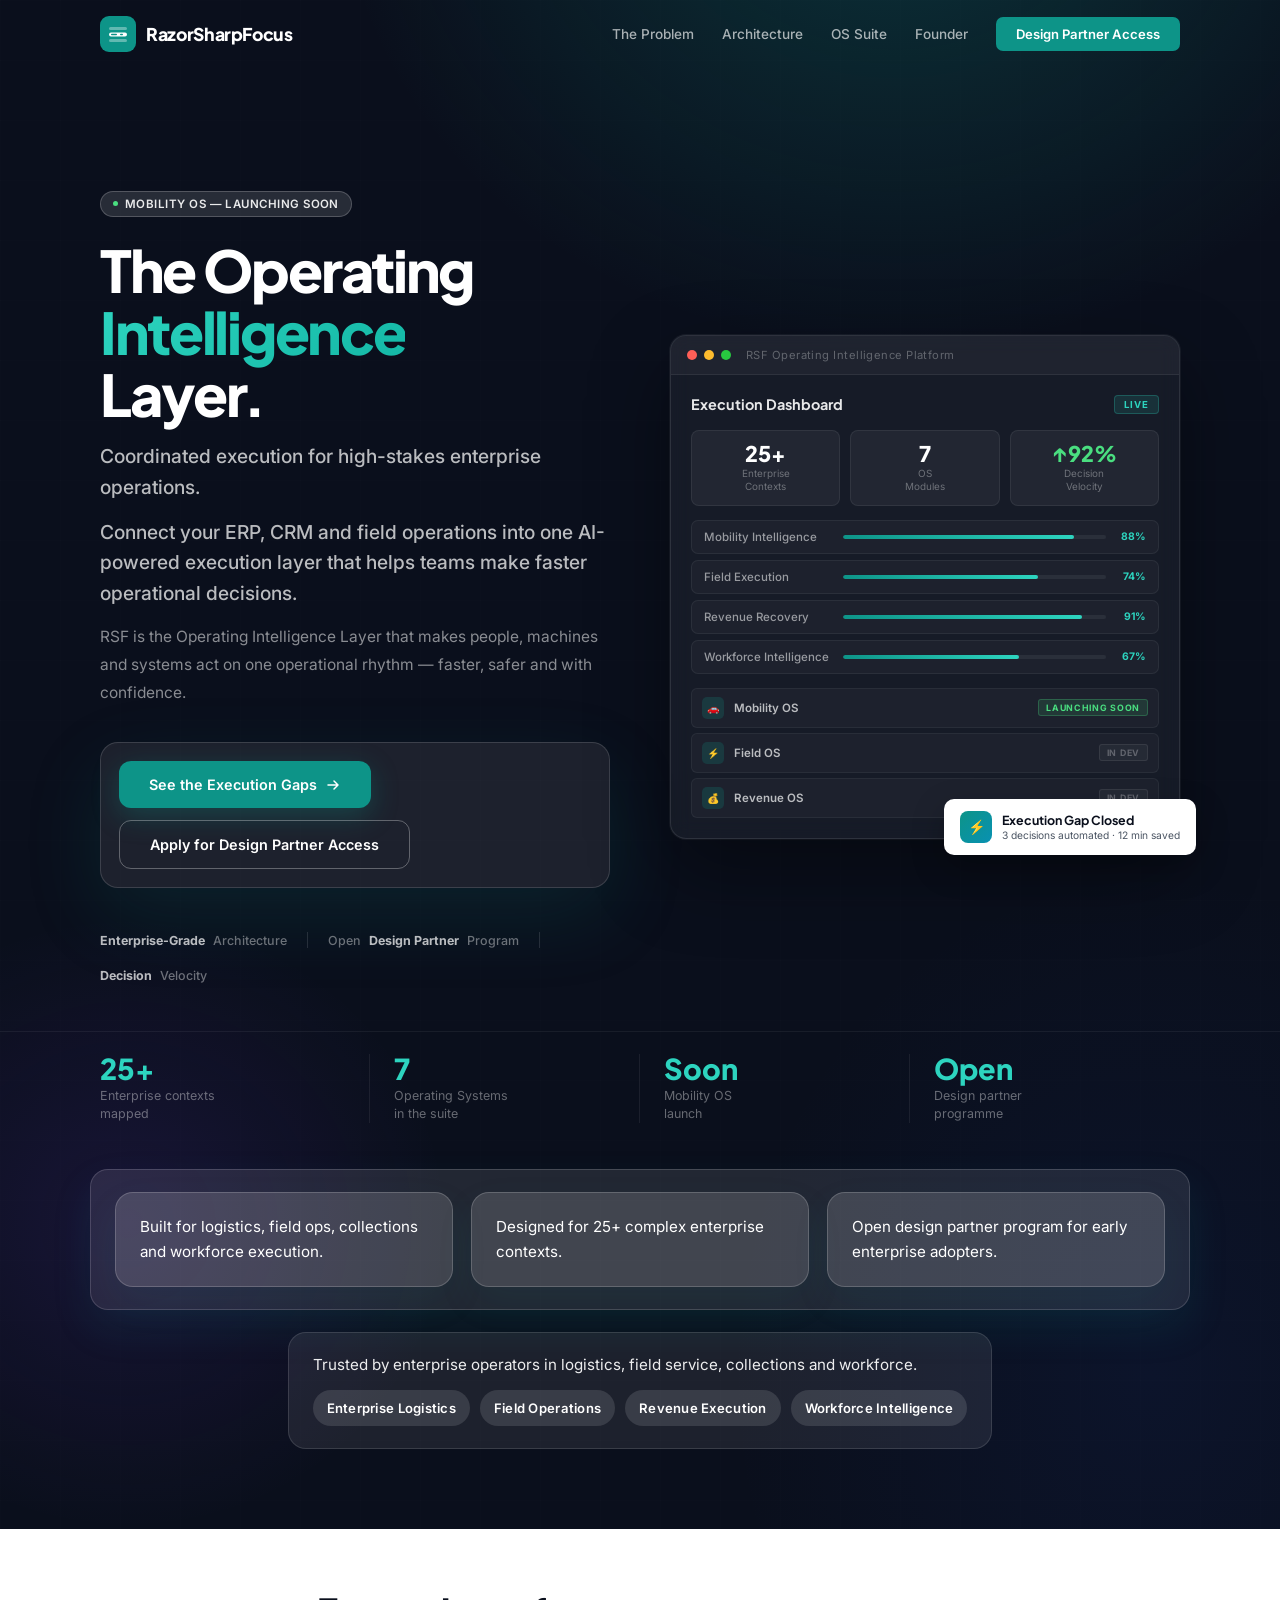
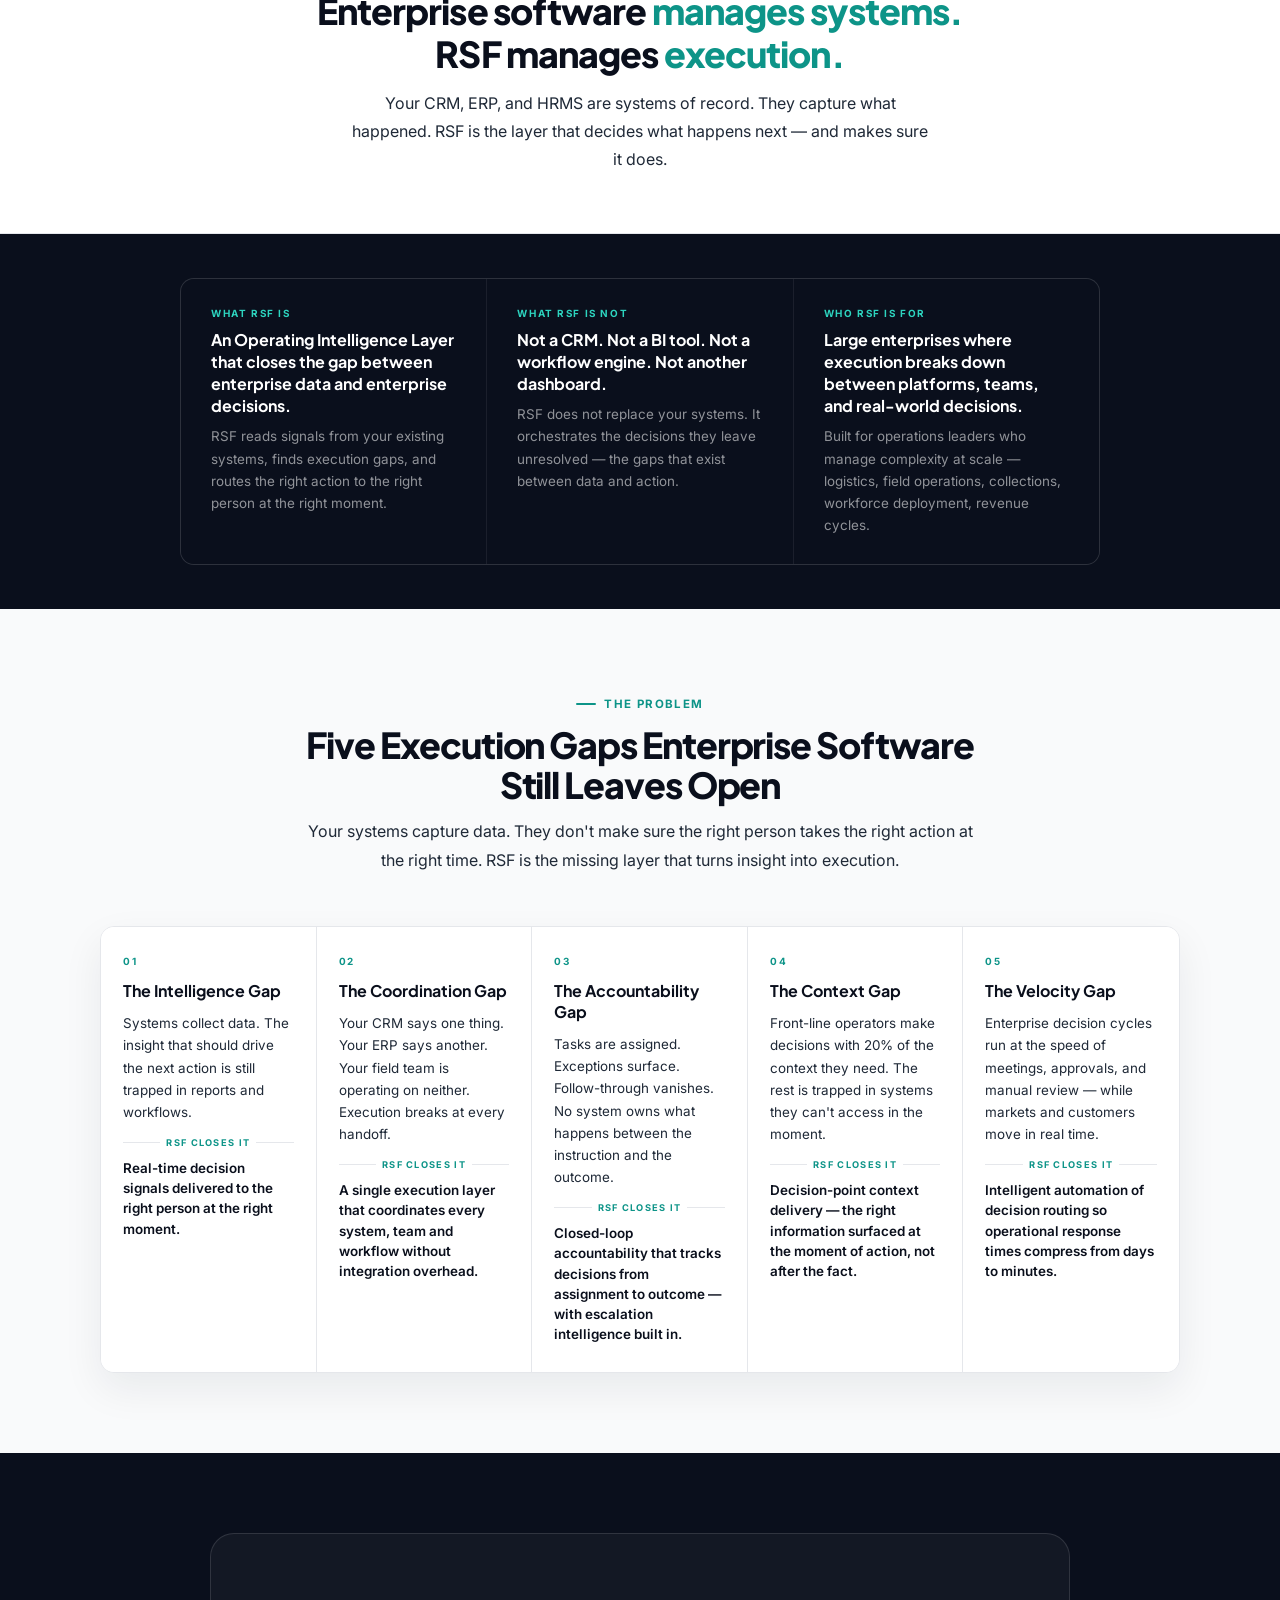
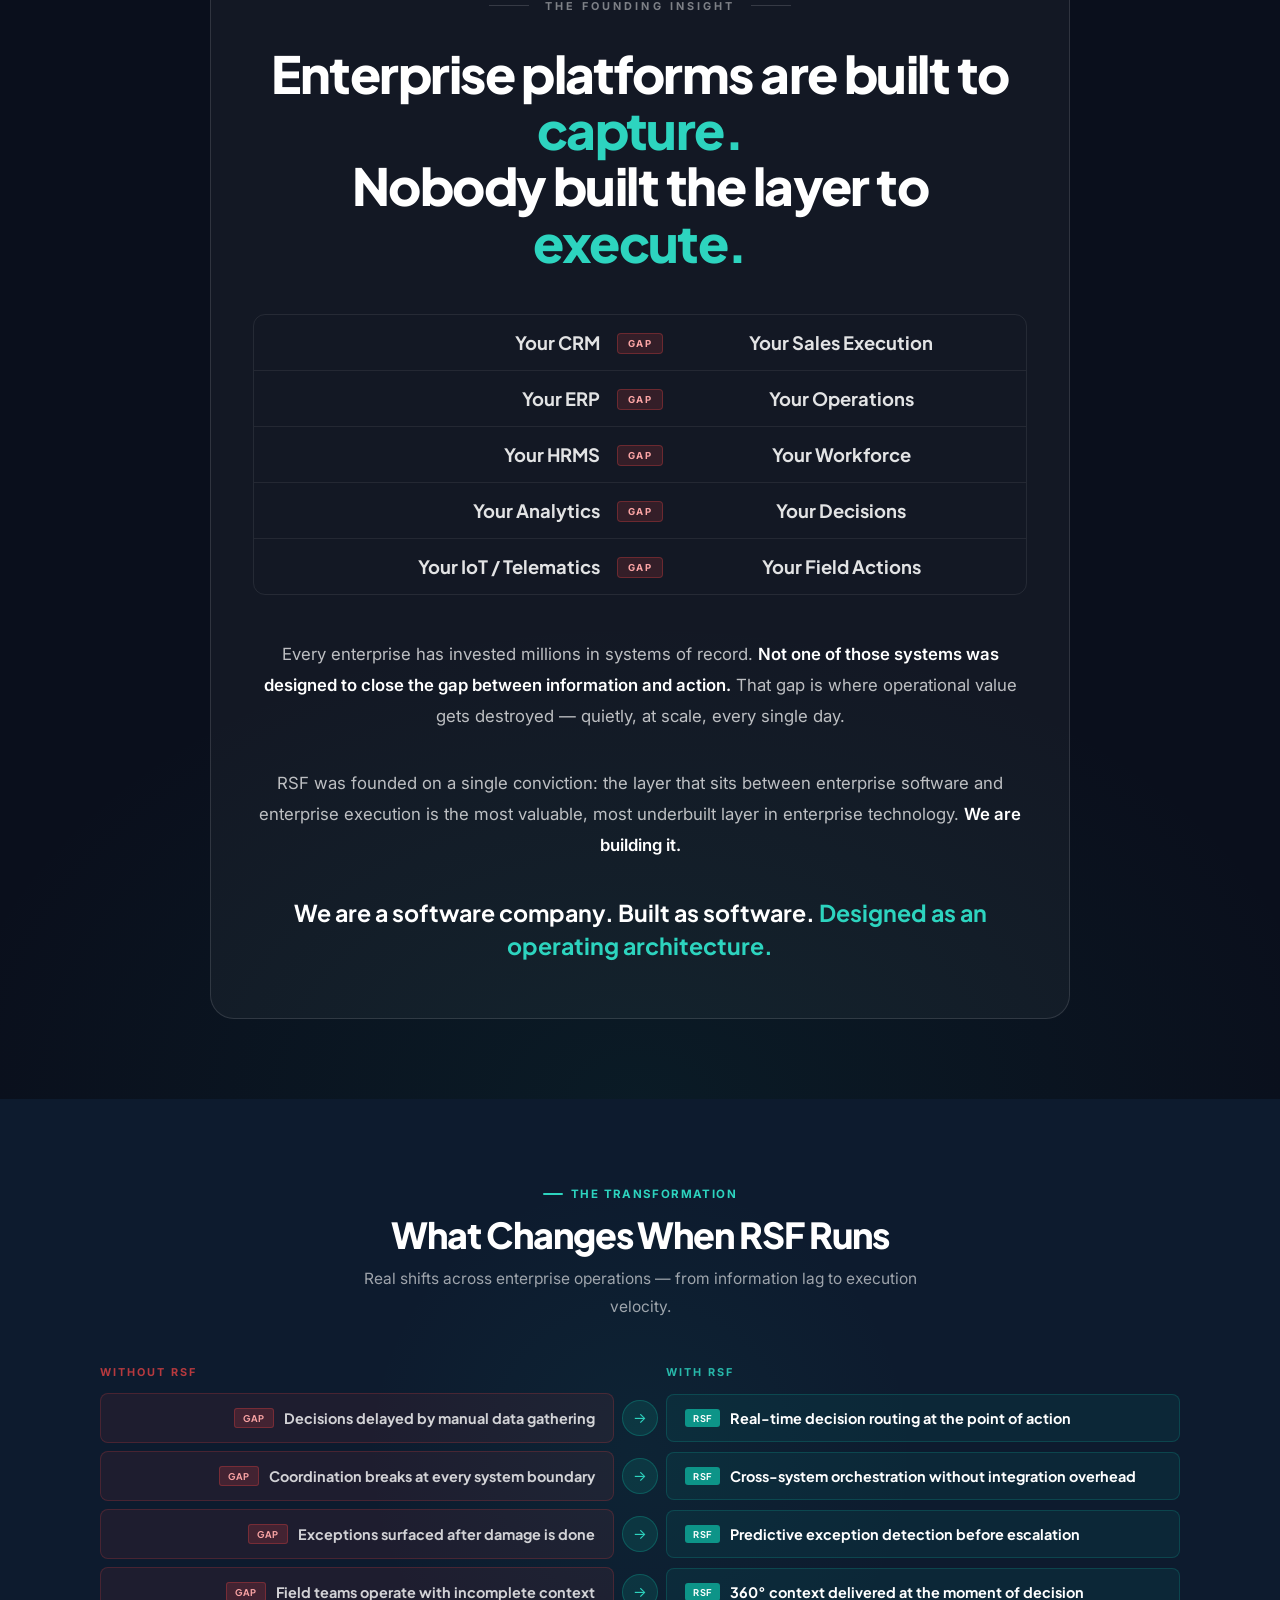
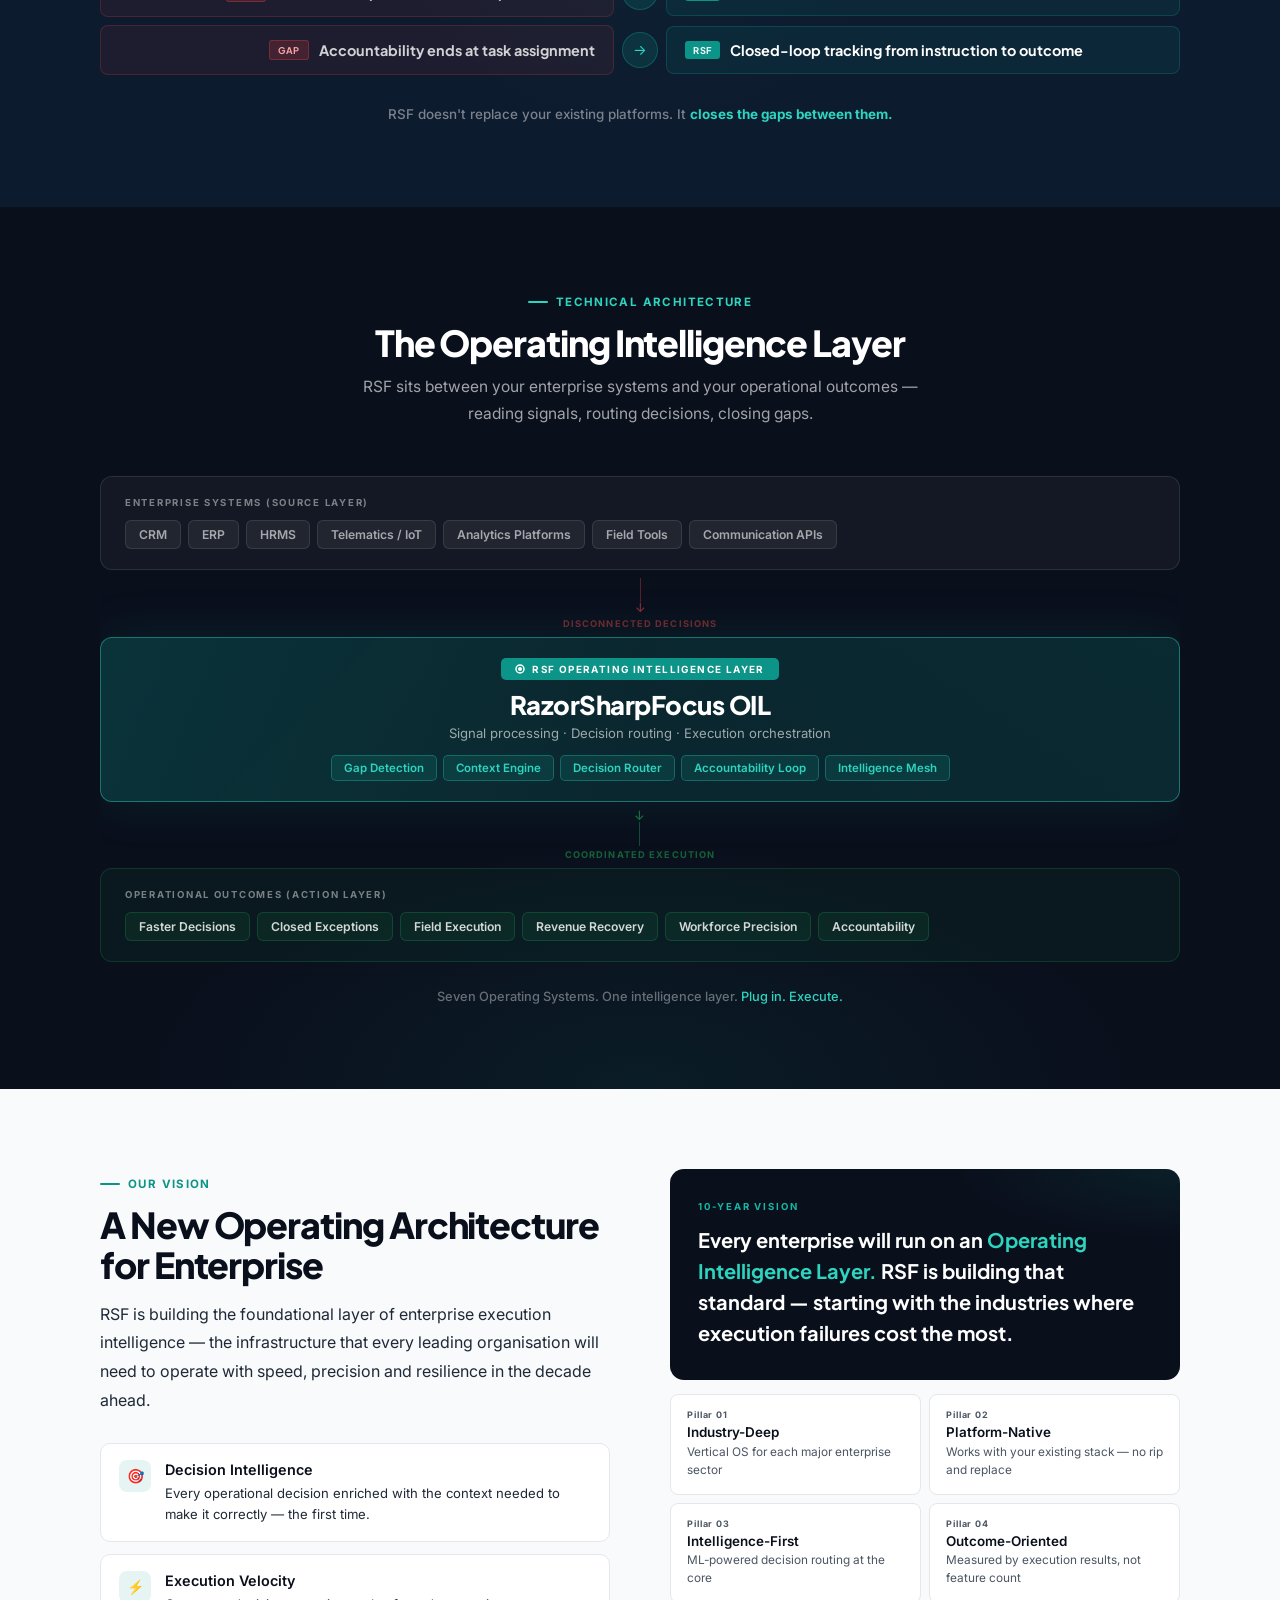
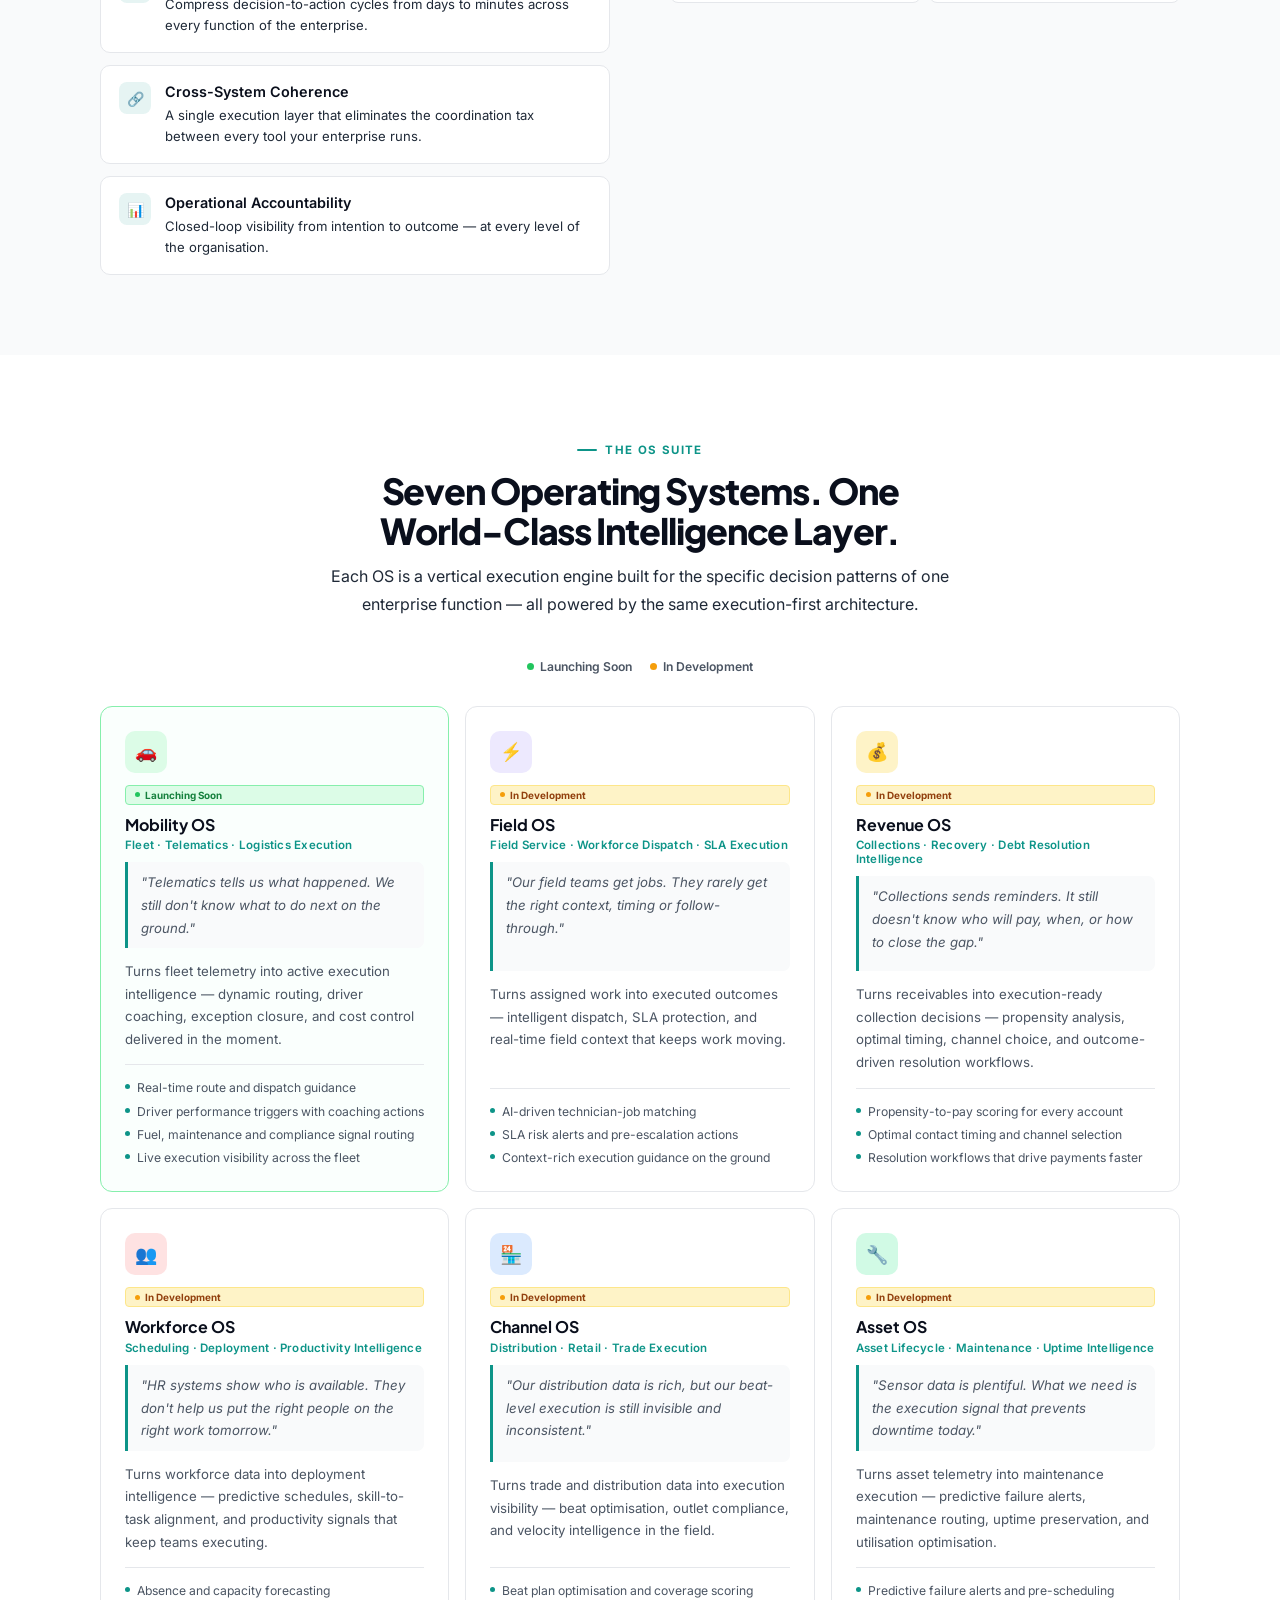
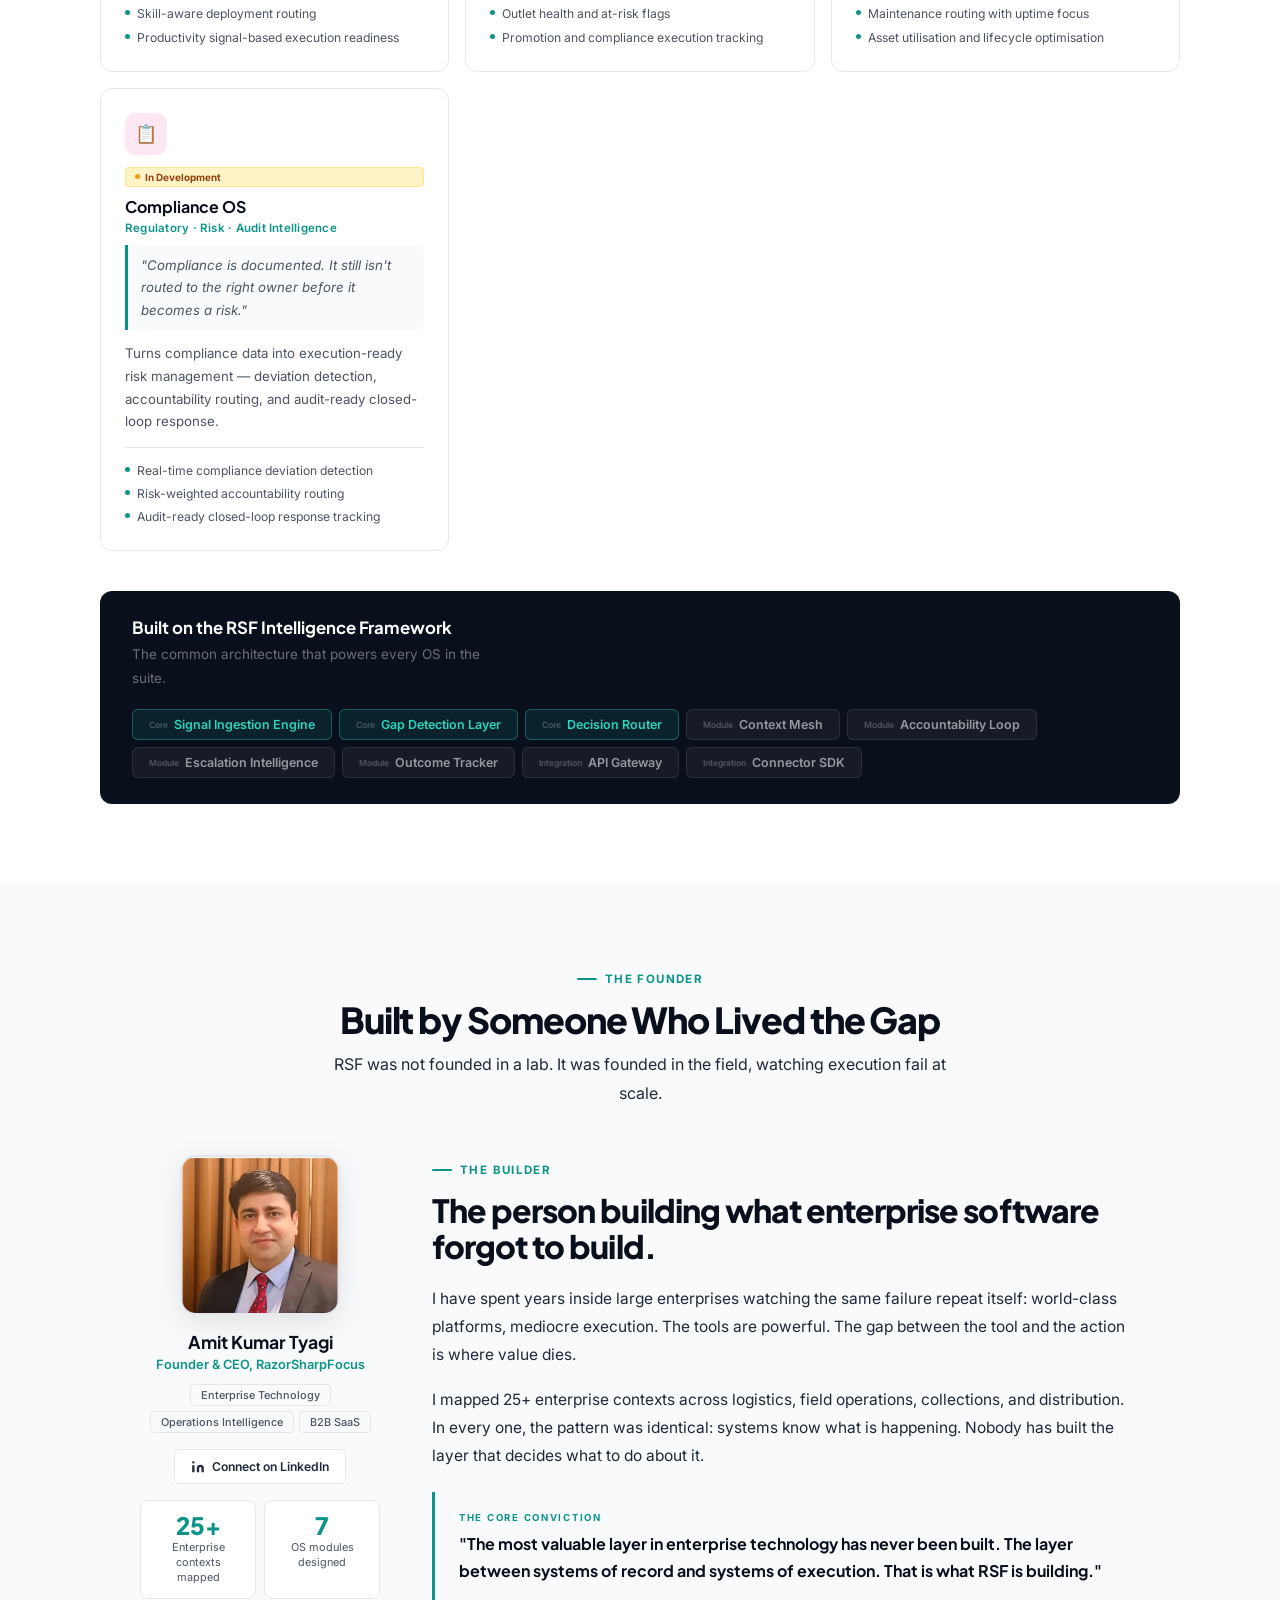
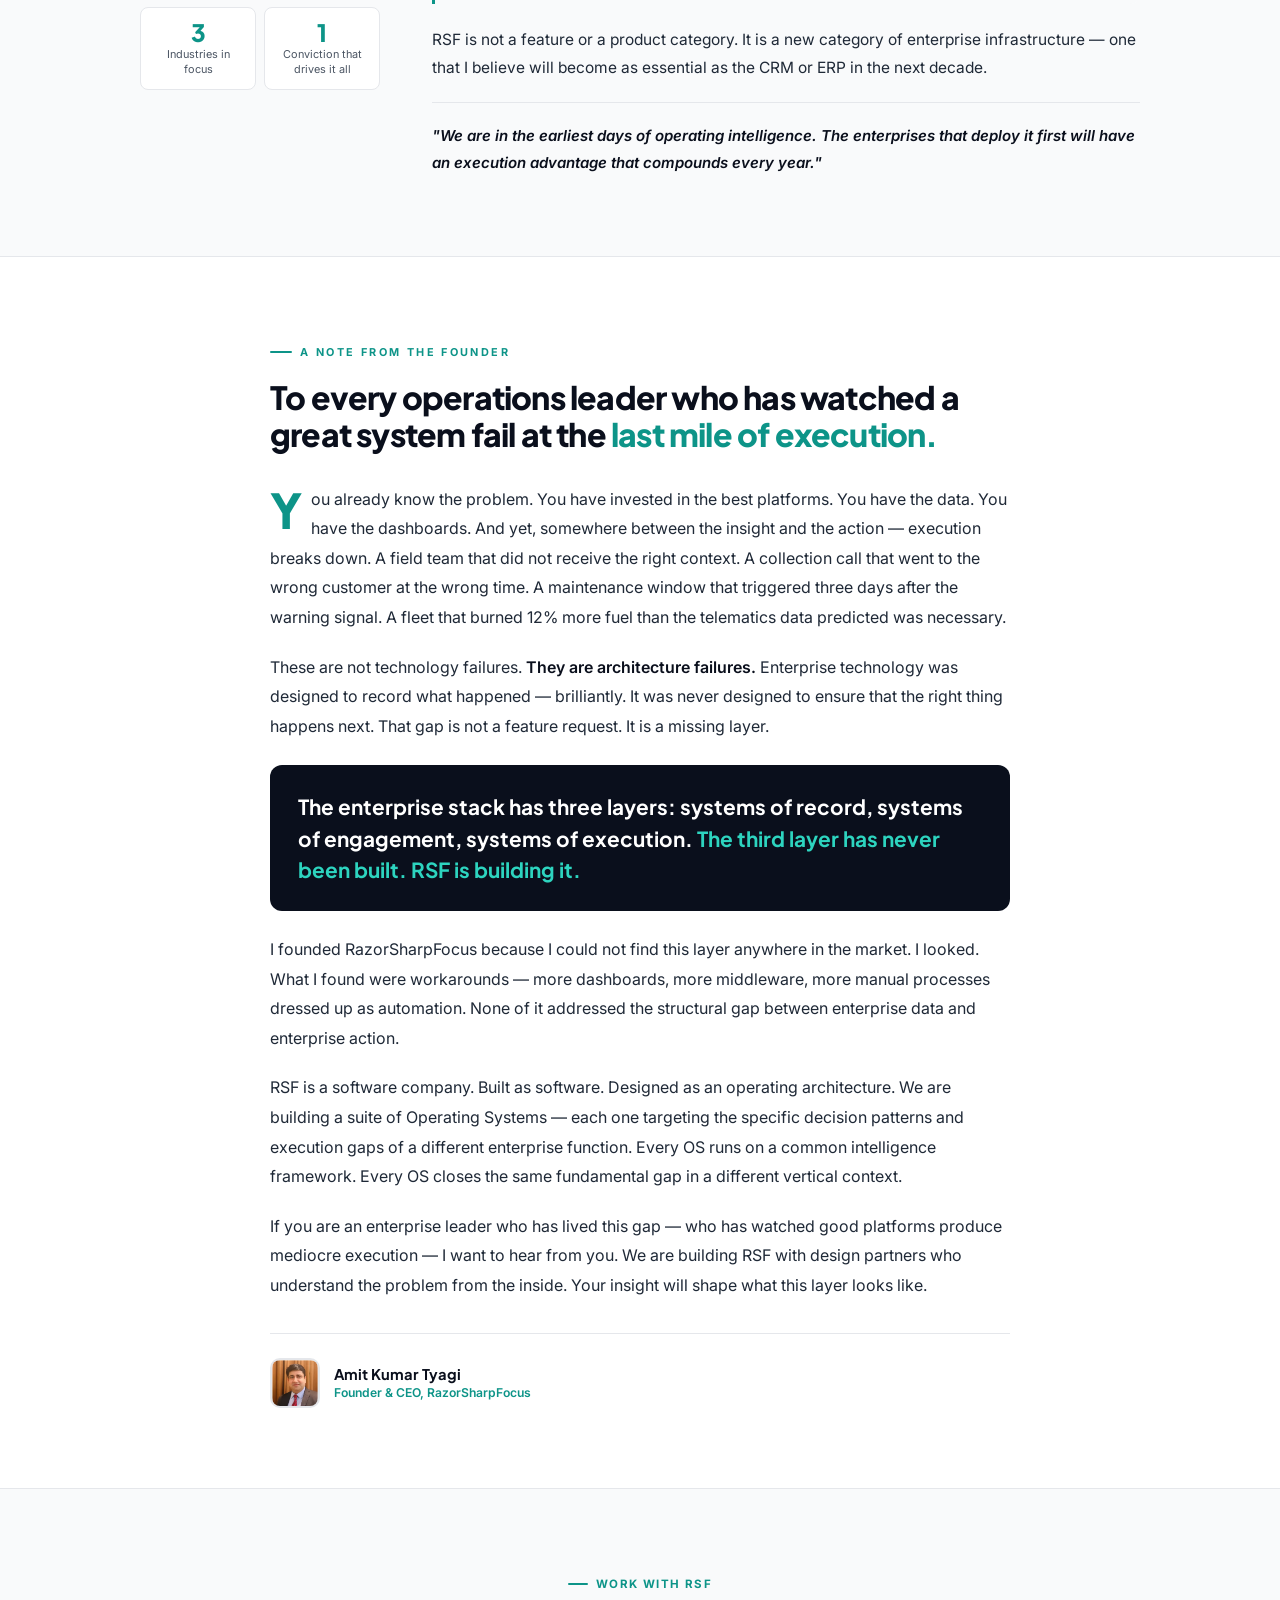
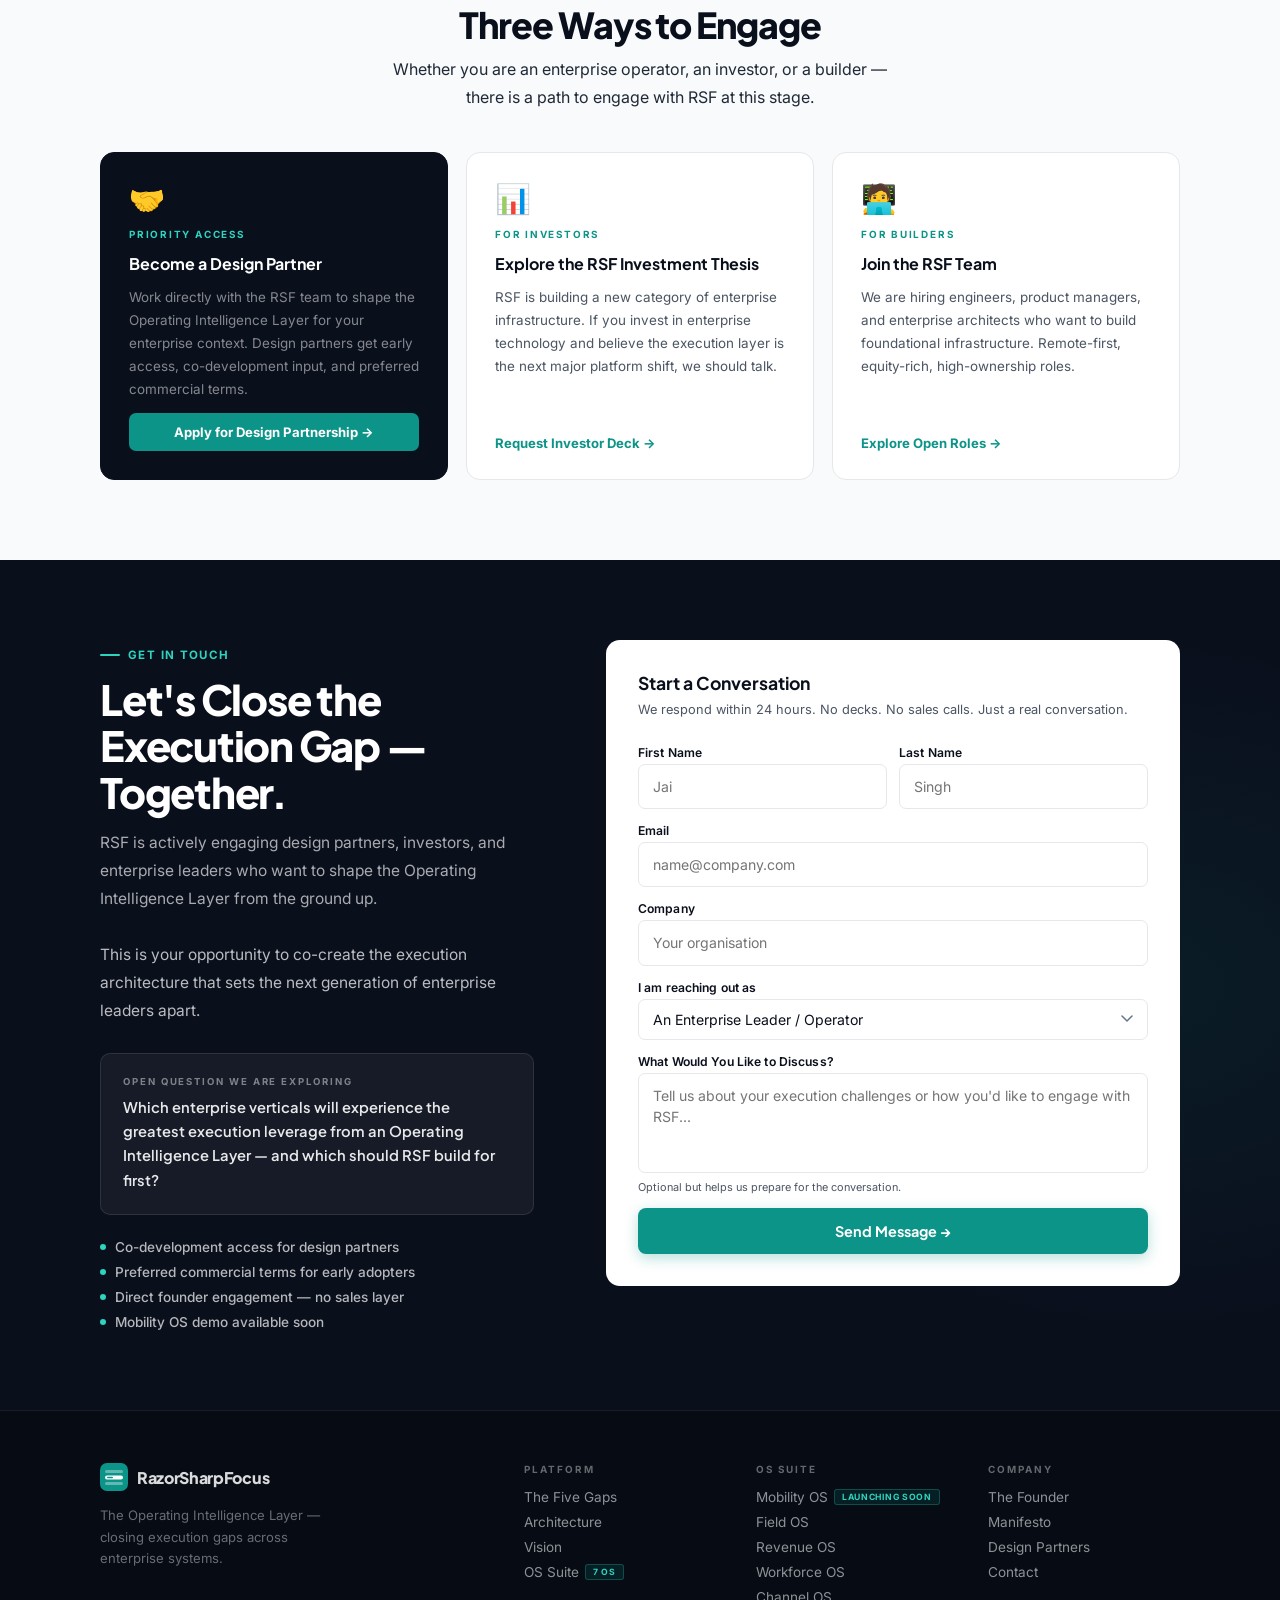
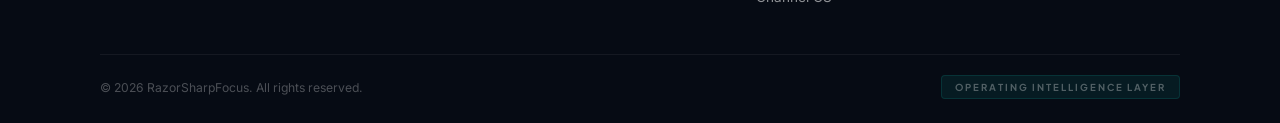
==== commit fe4f17ab: "Clarify hero value proposition with execution layer sentence" ====
--- a/Index.html
+++ b/Index.html
@@ -905,6 +905,7 @@
           </div>
           <h1 class="hero-h1 reveal">The Operating<br><em class="accent" style="font-style:normal">Intelligence</em><br>Layer.</h1>
           <p class="hero-tagline reveal">Coordinated execution for high-stakes enterprise operations.</p>
+          <p class="hero-tagline reveal">Connect your ERP, CRM and field operations into one AI-powered execution layer that helps teams make faster operational decisions.</p>
           <p class="hero-sub reveal">RSF is the Operating Intelligence Layer that makes people, machines and systems act on one operational rhythm — faster, safer and with confidence.</p>
           <div class="hero-ctas reveal">
             <a href="#gaps" class="btn btn-primary">
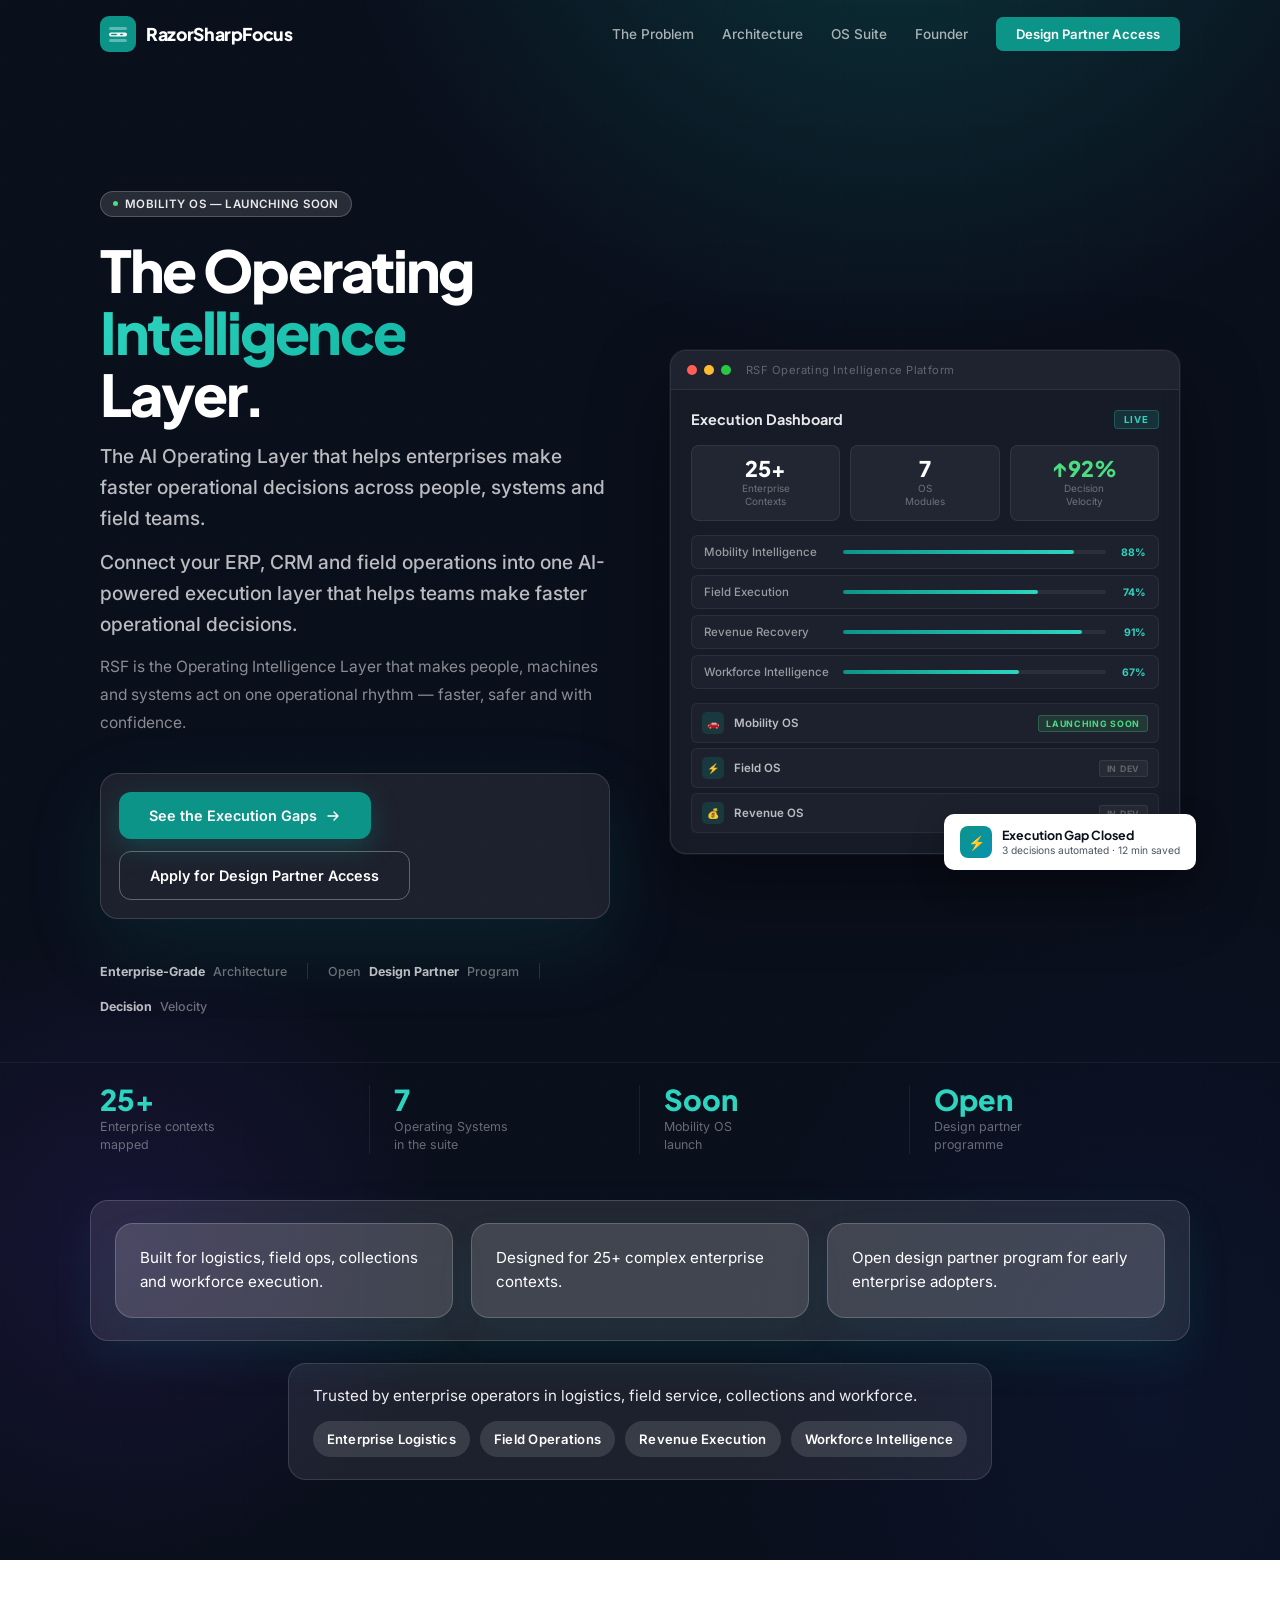
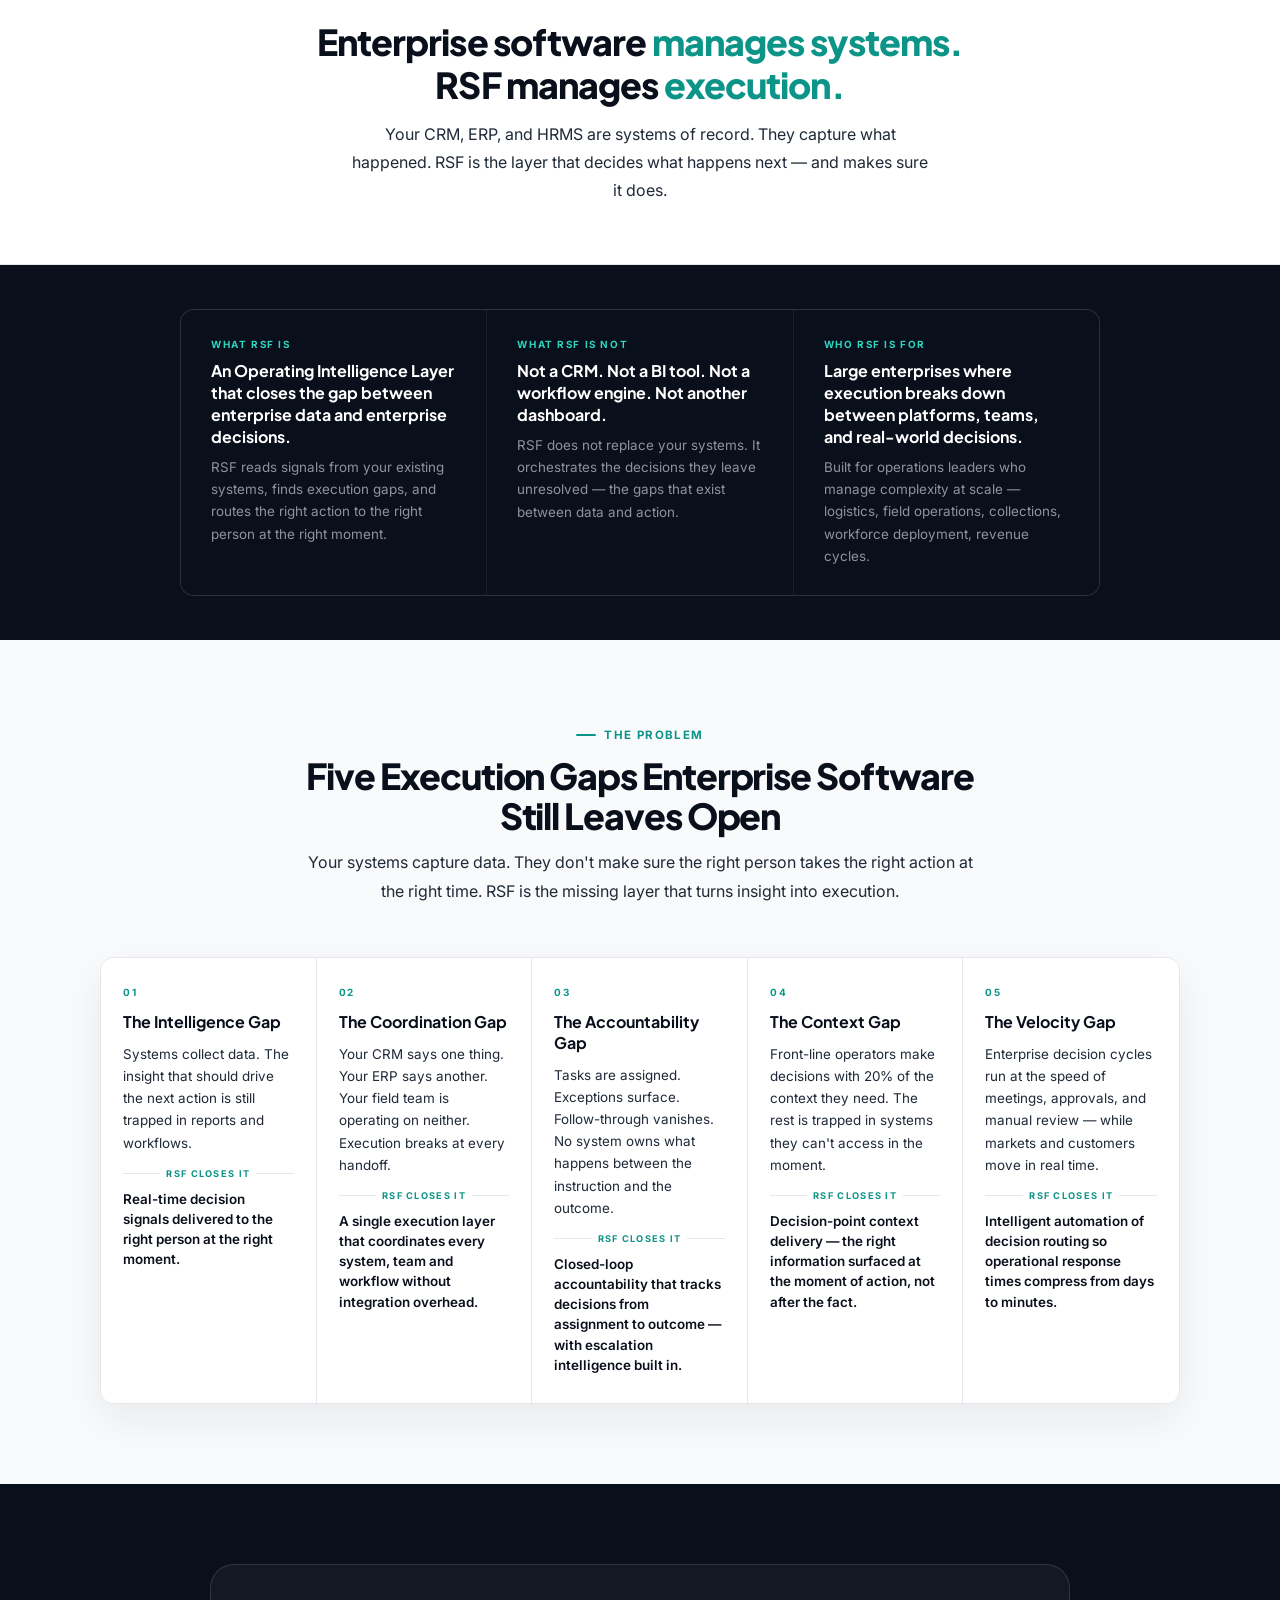
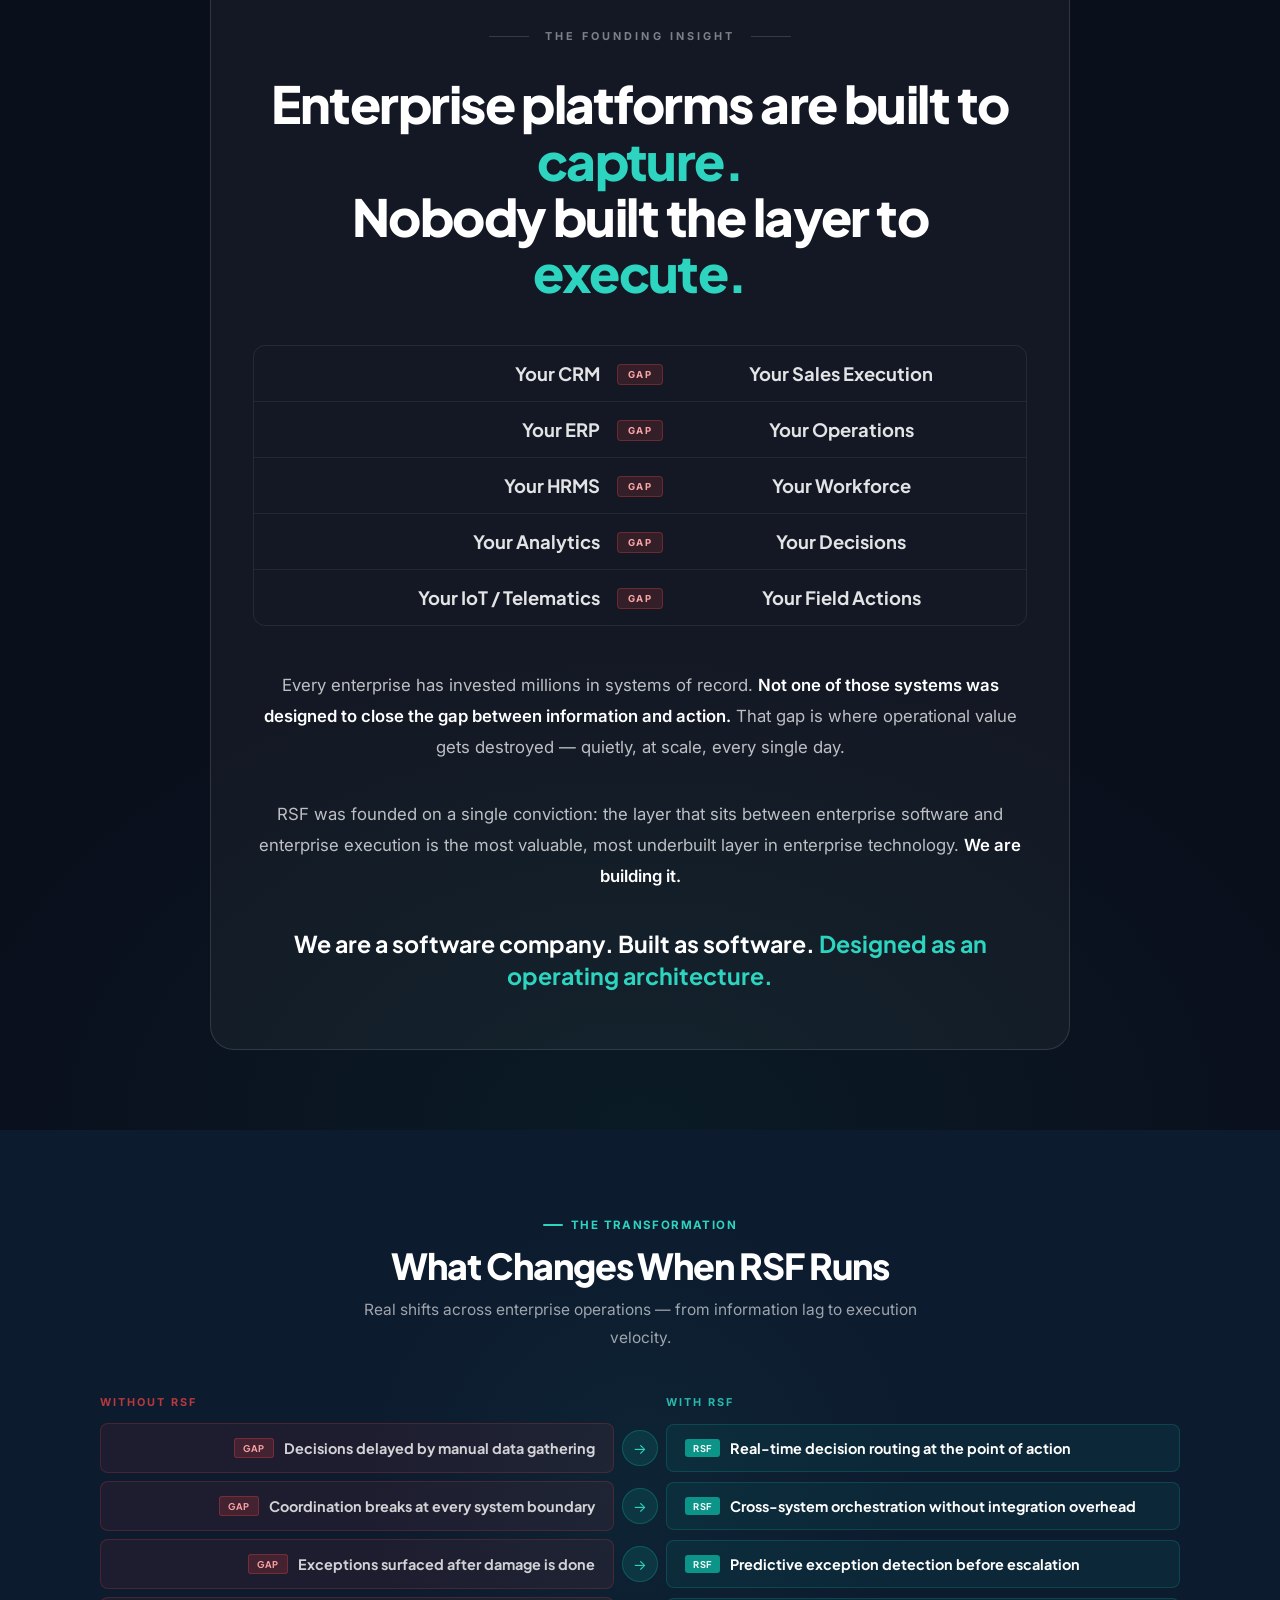
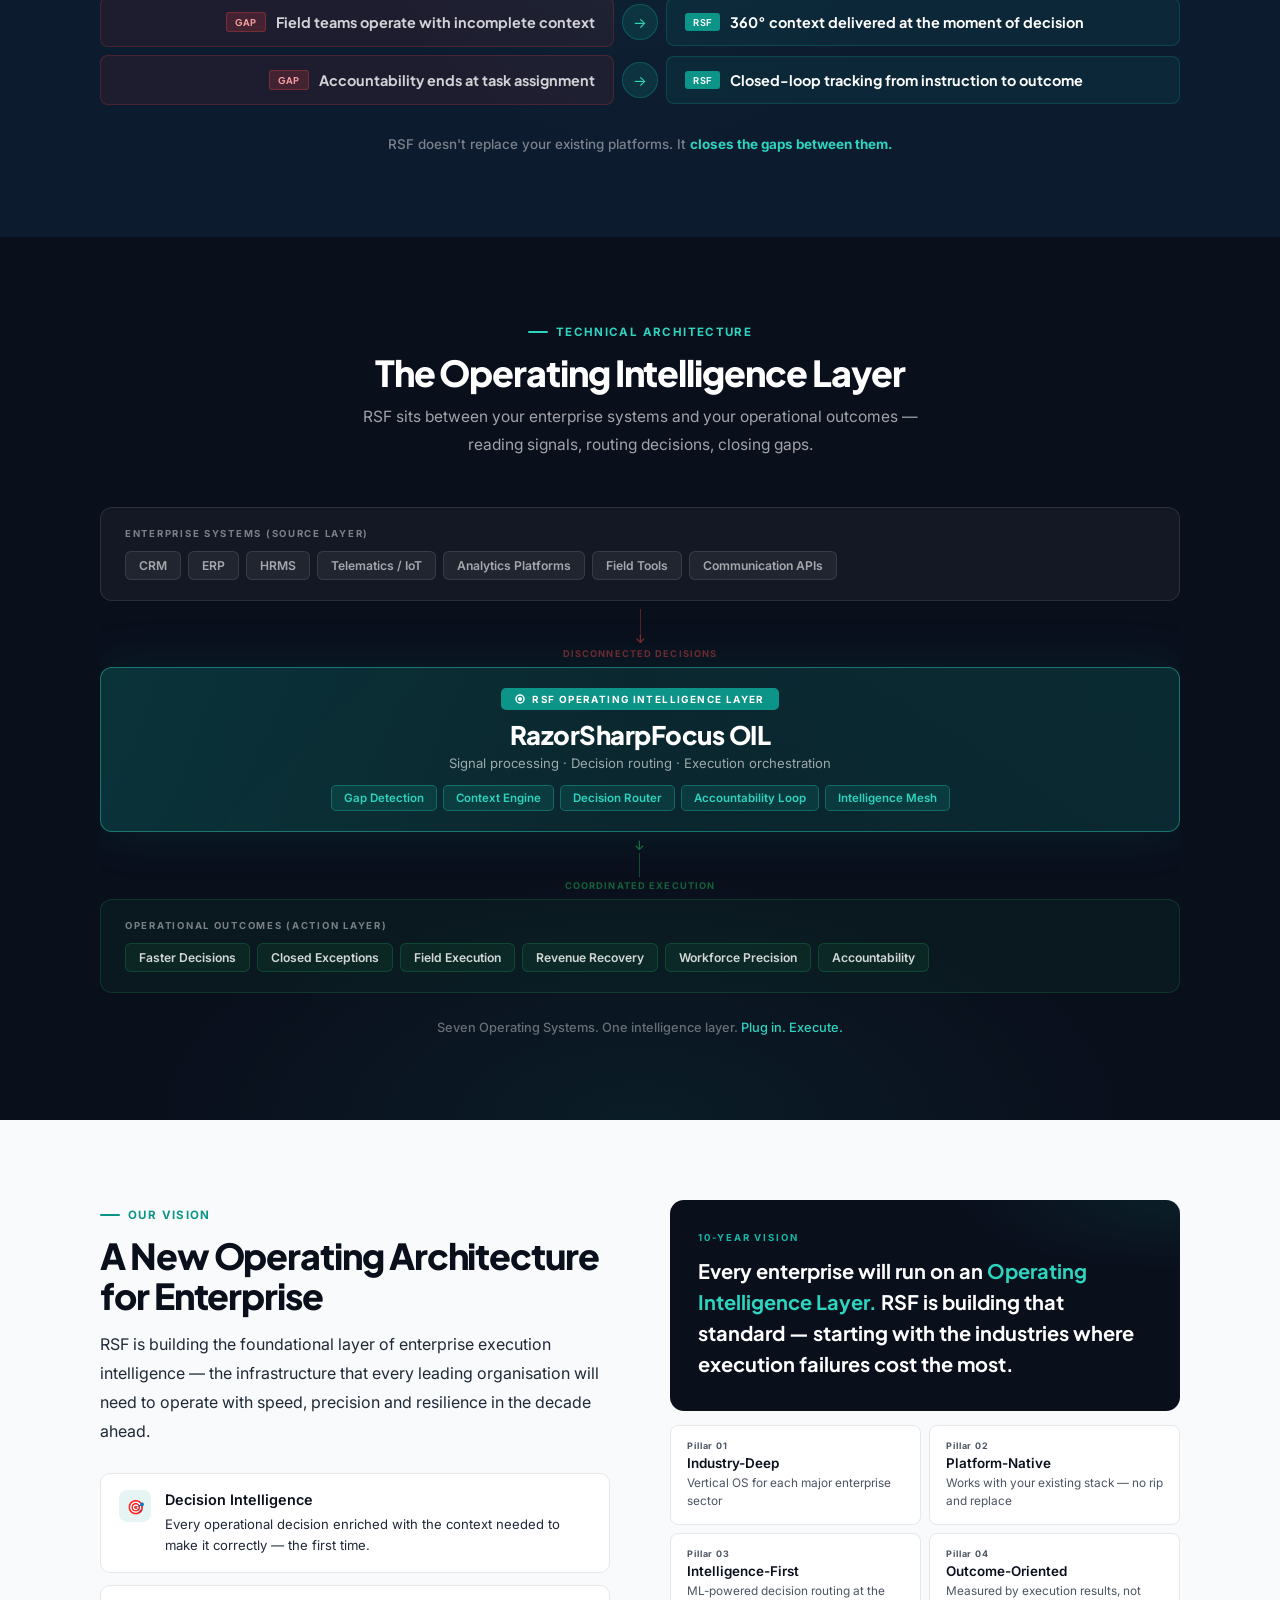
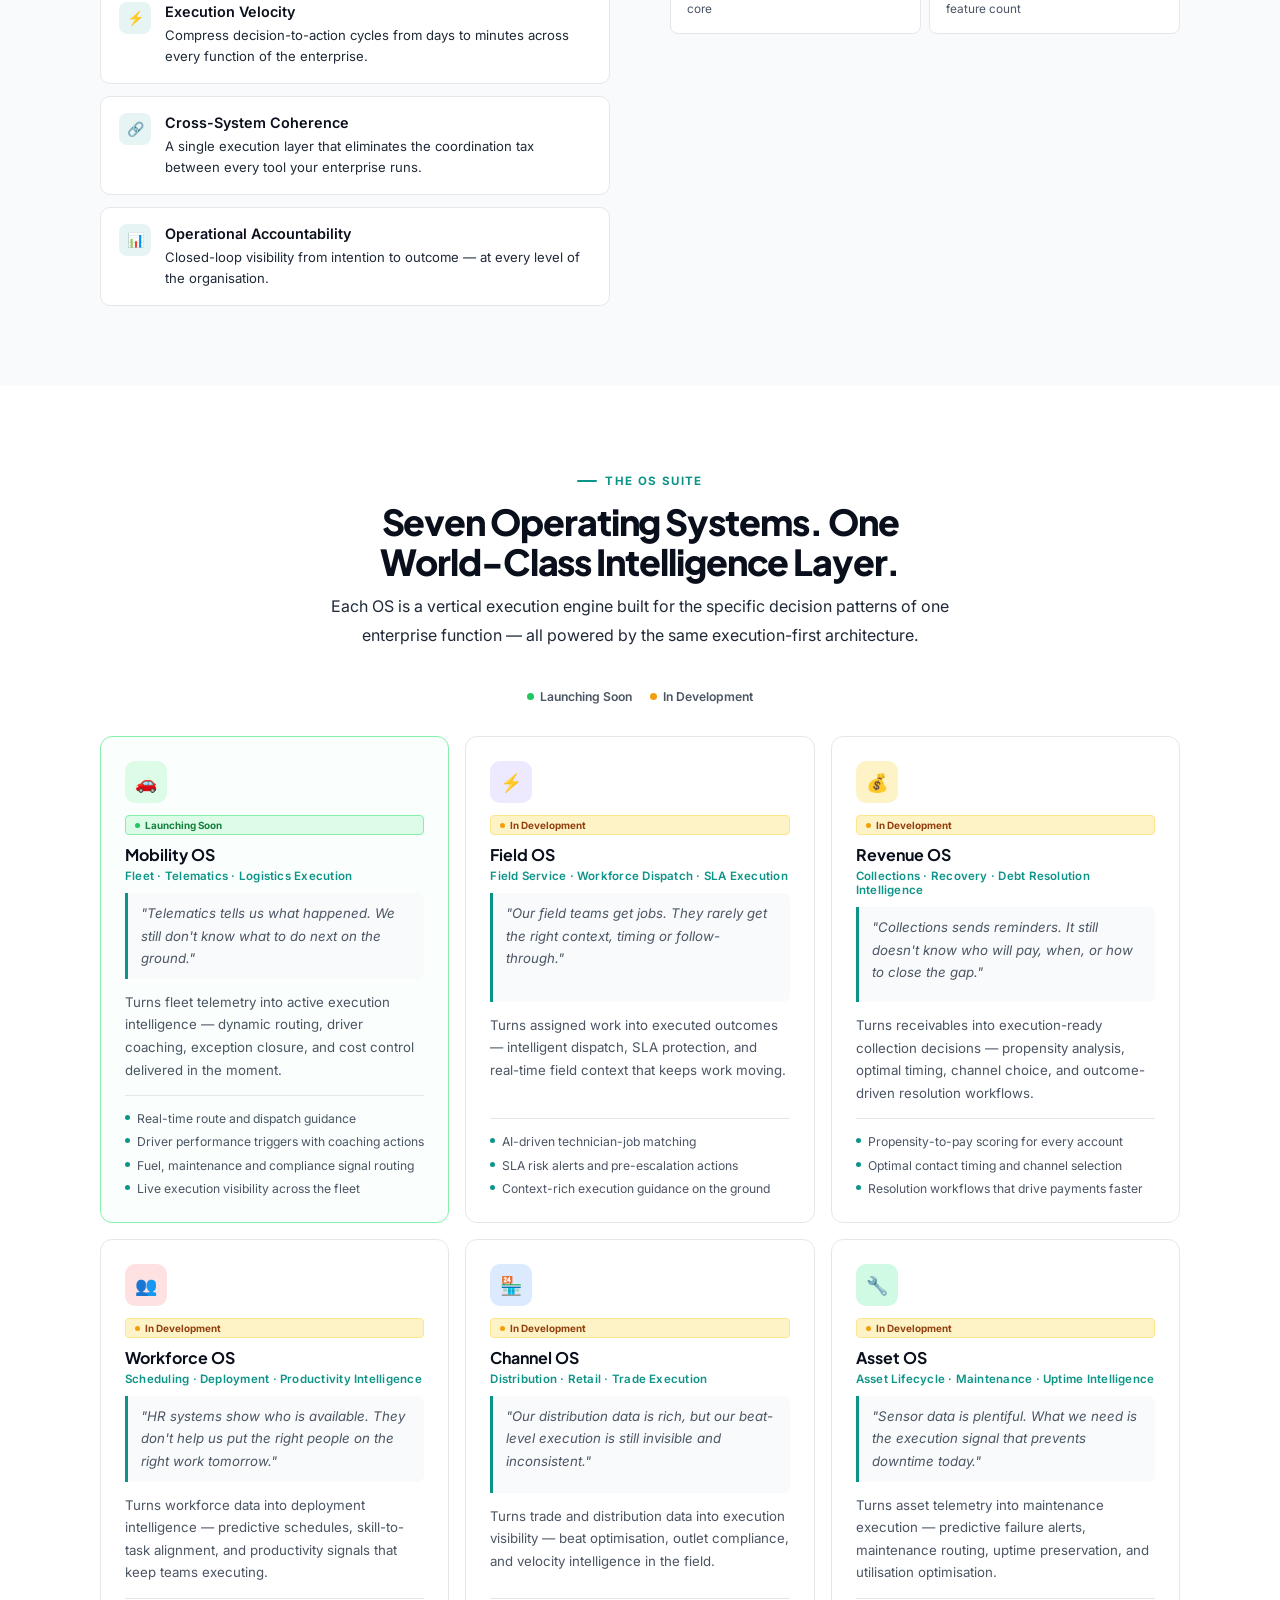
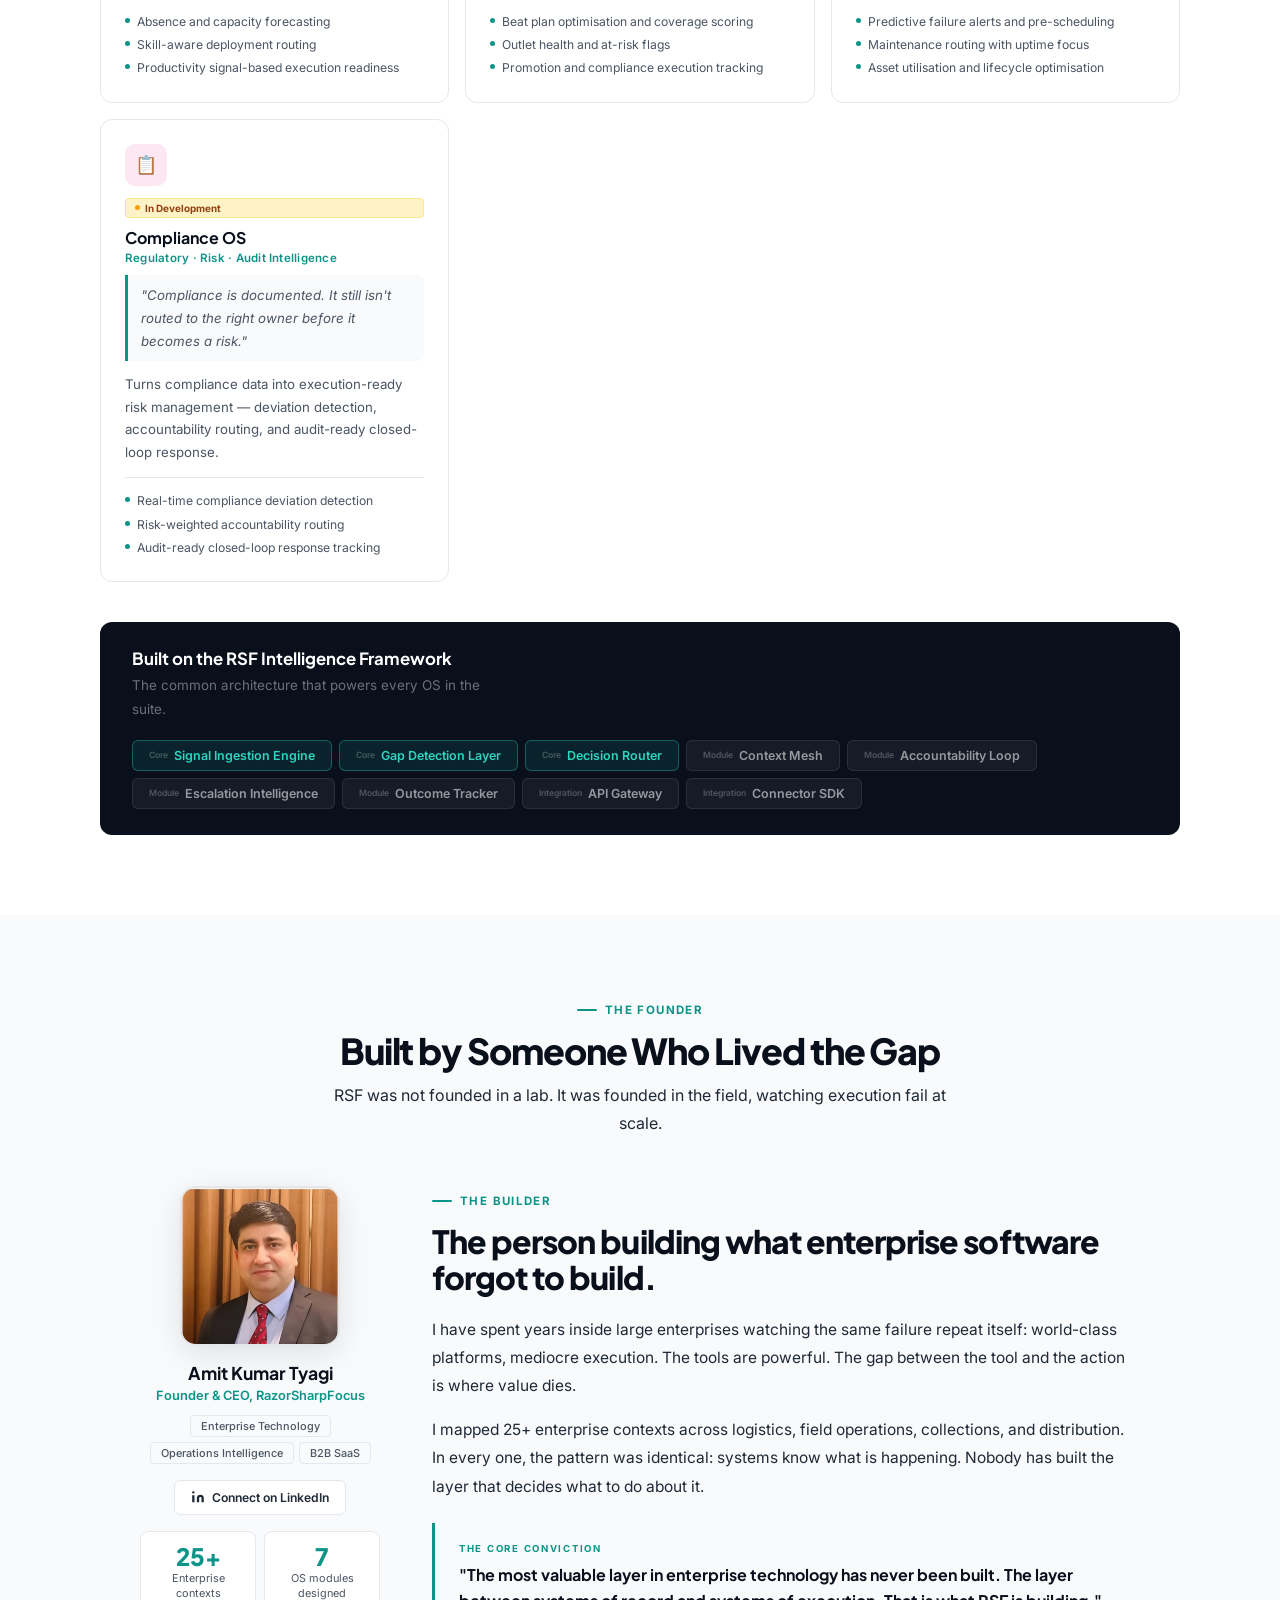
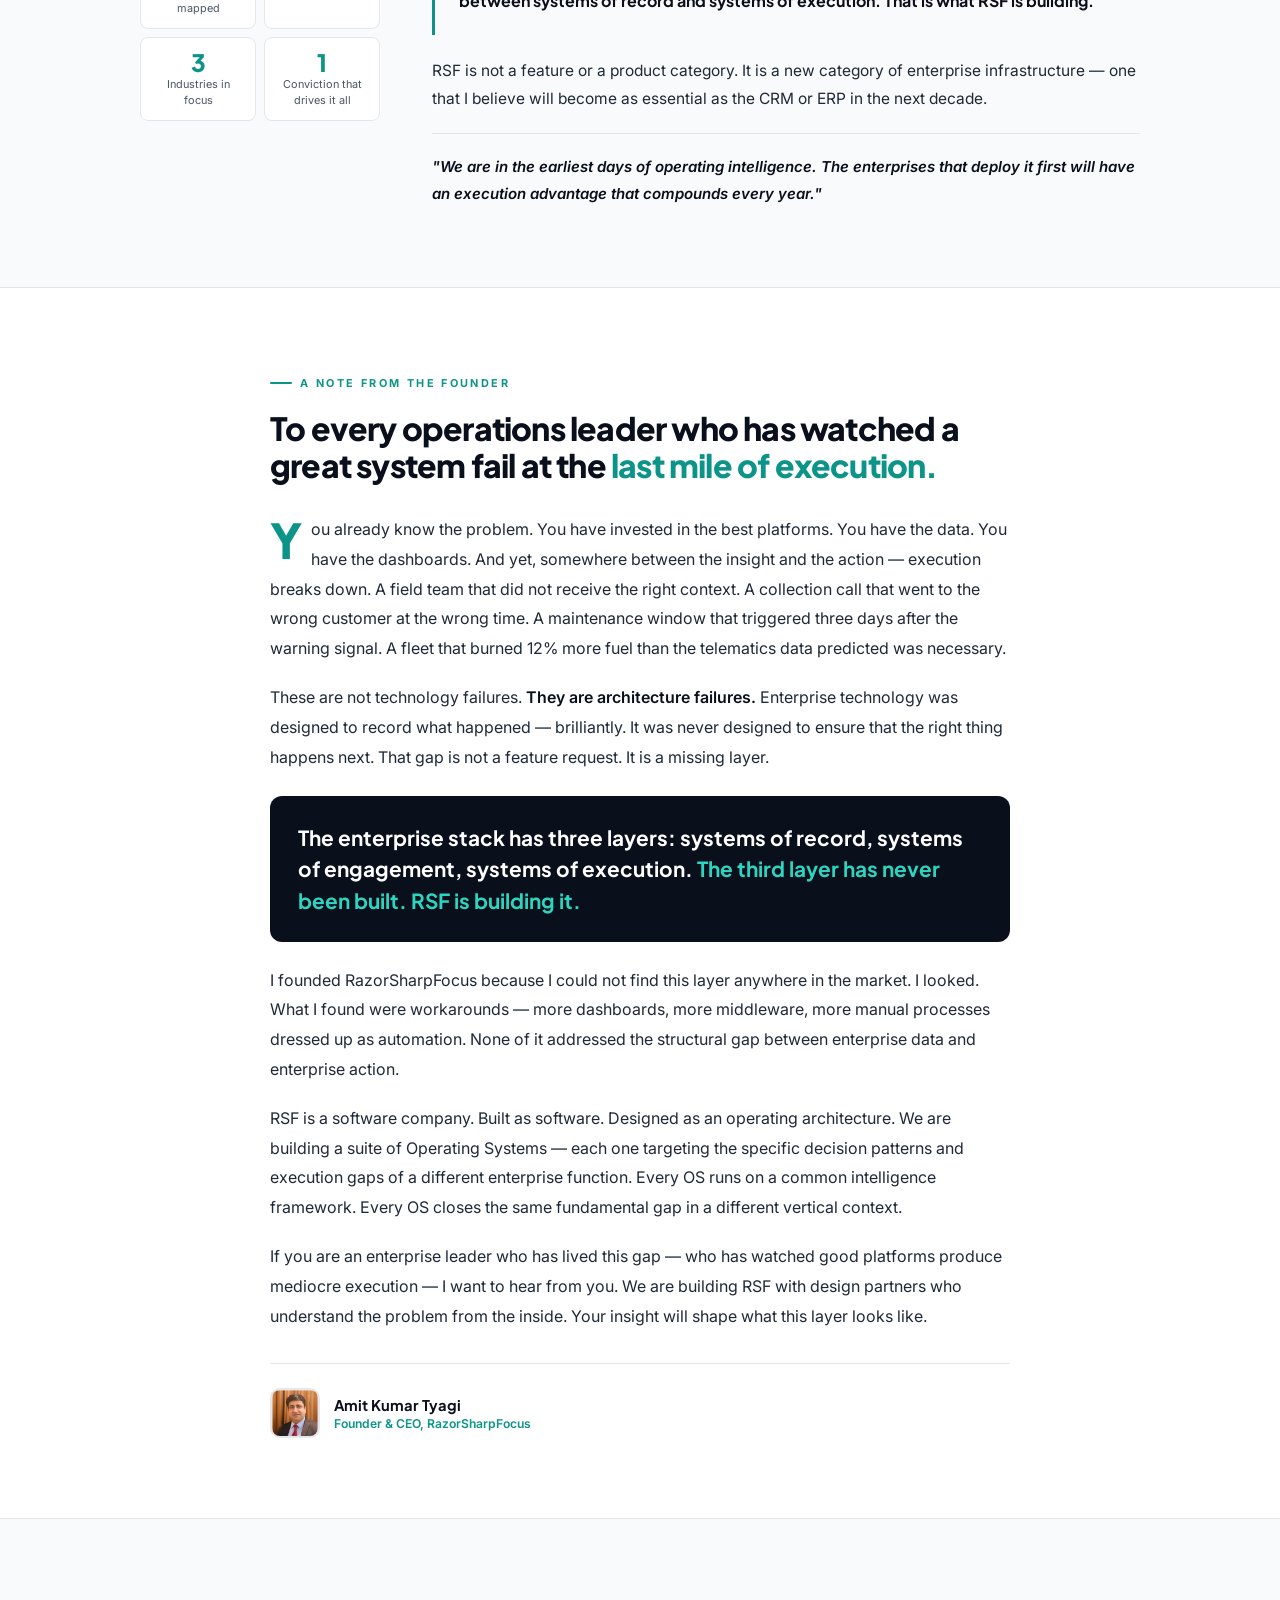
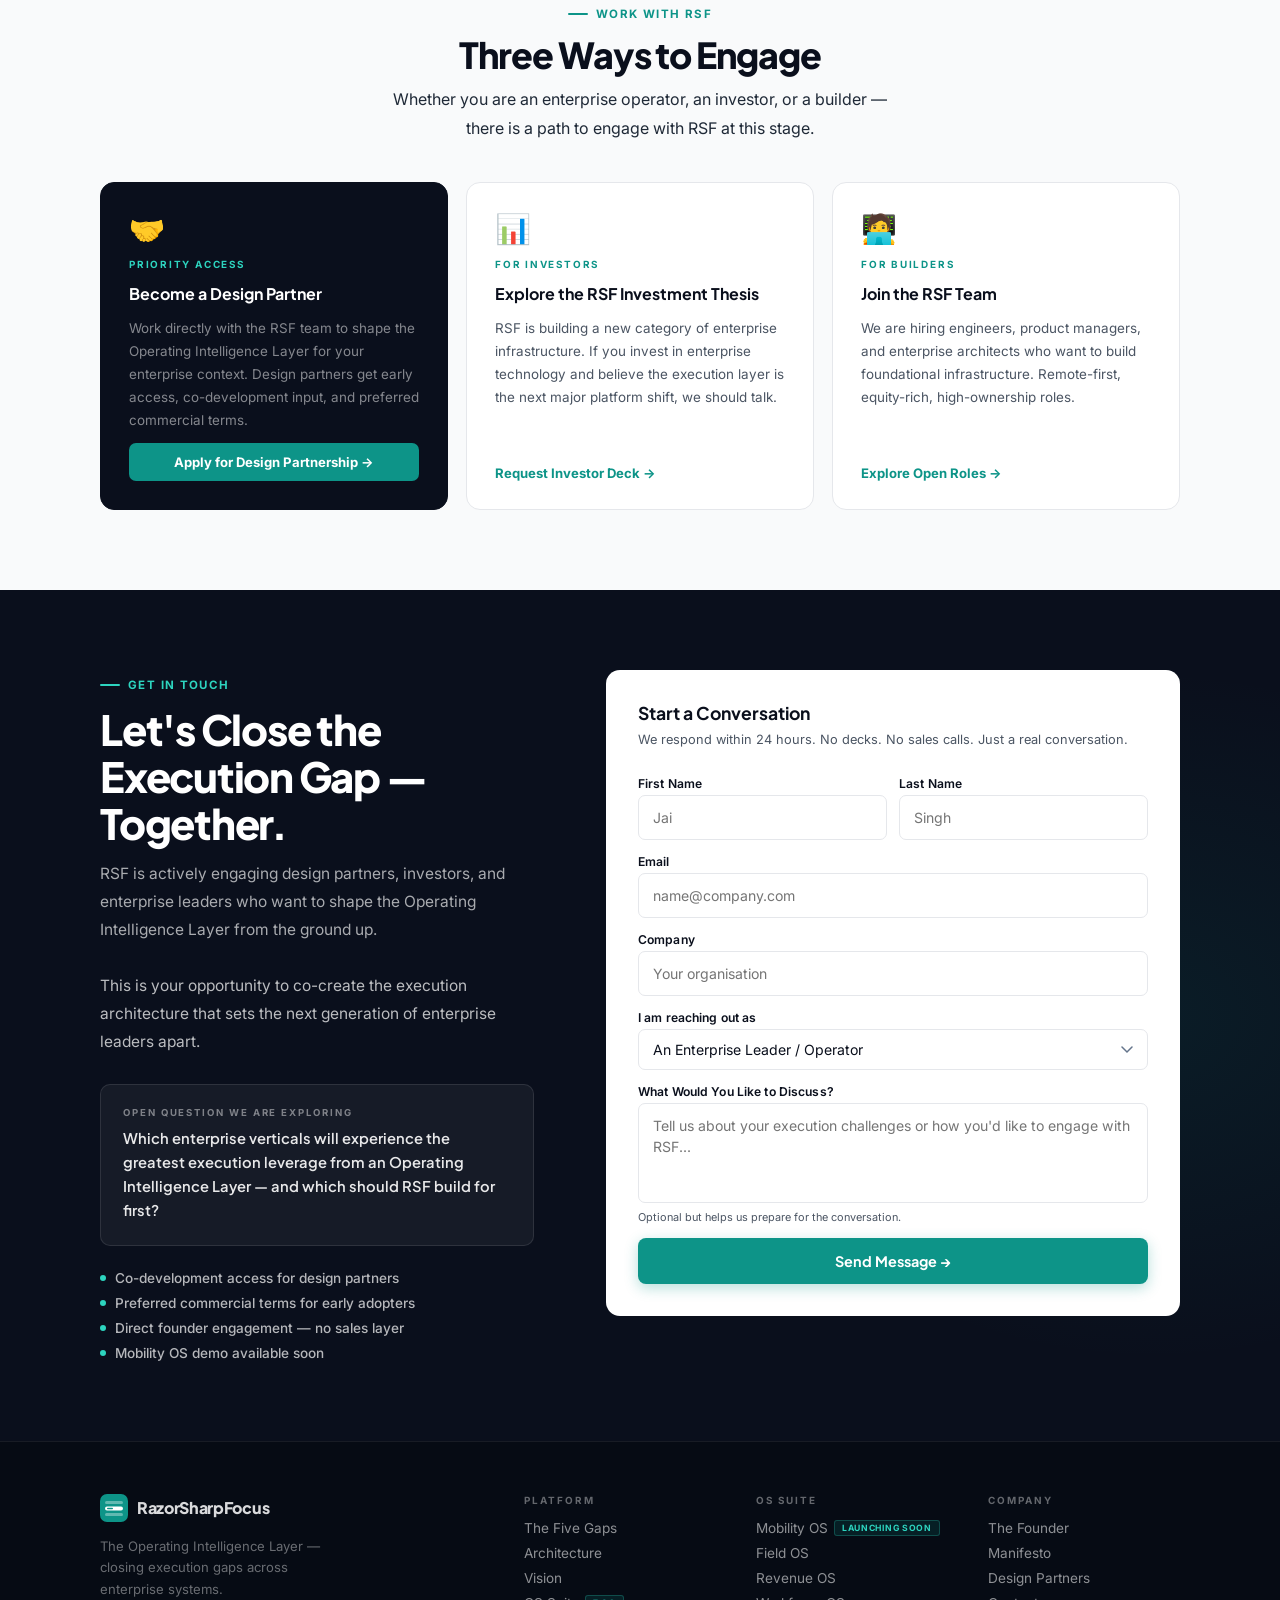
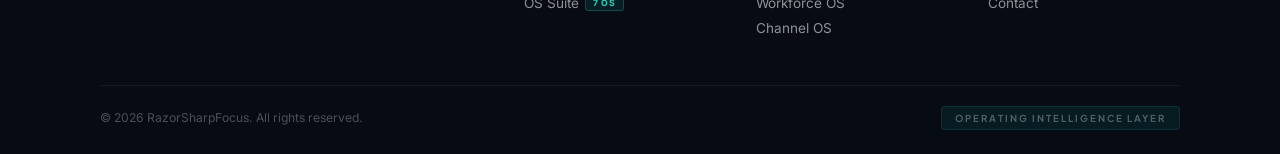
==== commit aae3998c: "Simplify hero value proposition copy" ====
--- a/Index.html
+++ b/Index.html
@@ -904,7 +904,7 @@
             <span class="badge badge-white"><span class="dot"></span>Mobility OS — Launching Soon</span>
           </div>
           <h1 class="hero-h1 reveal">The Operating<br><em class="accent" style="font-style:normal">Intelligence</em><br>Layer.</h1>
-          <p class="hero-tagline reveal">Coordinated execution for high-stakes enterprise operations.</p>
+          <p class="hero-tagline reveal">The AI Operating Layer that helps enterprises make faster operational decisions across people, systems and field teams.</p>
           <p class="hero-tagline reveal">Connect your ERP, CRM and field operations into one AI-powered execution layer that helps teams make faster operational decisions.</p>
           <p class="hero-sub reveal">RSF is the Operating Intelligence Layer that makes people, machines and systems act on one operational rhythm — faster, safer and with confidence.</p>
           <div class="hero-ctas reveal">
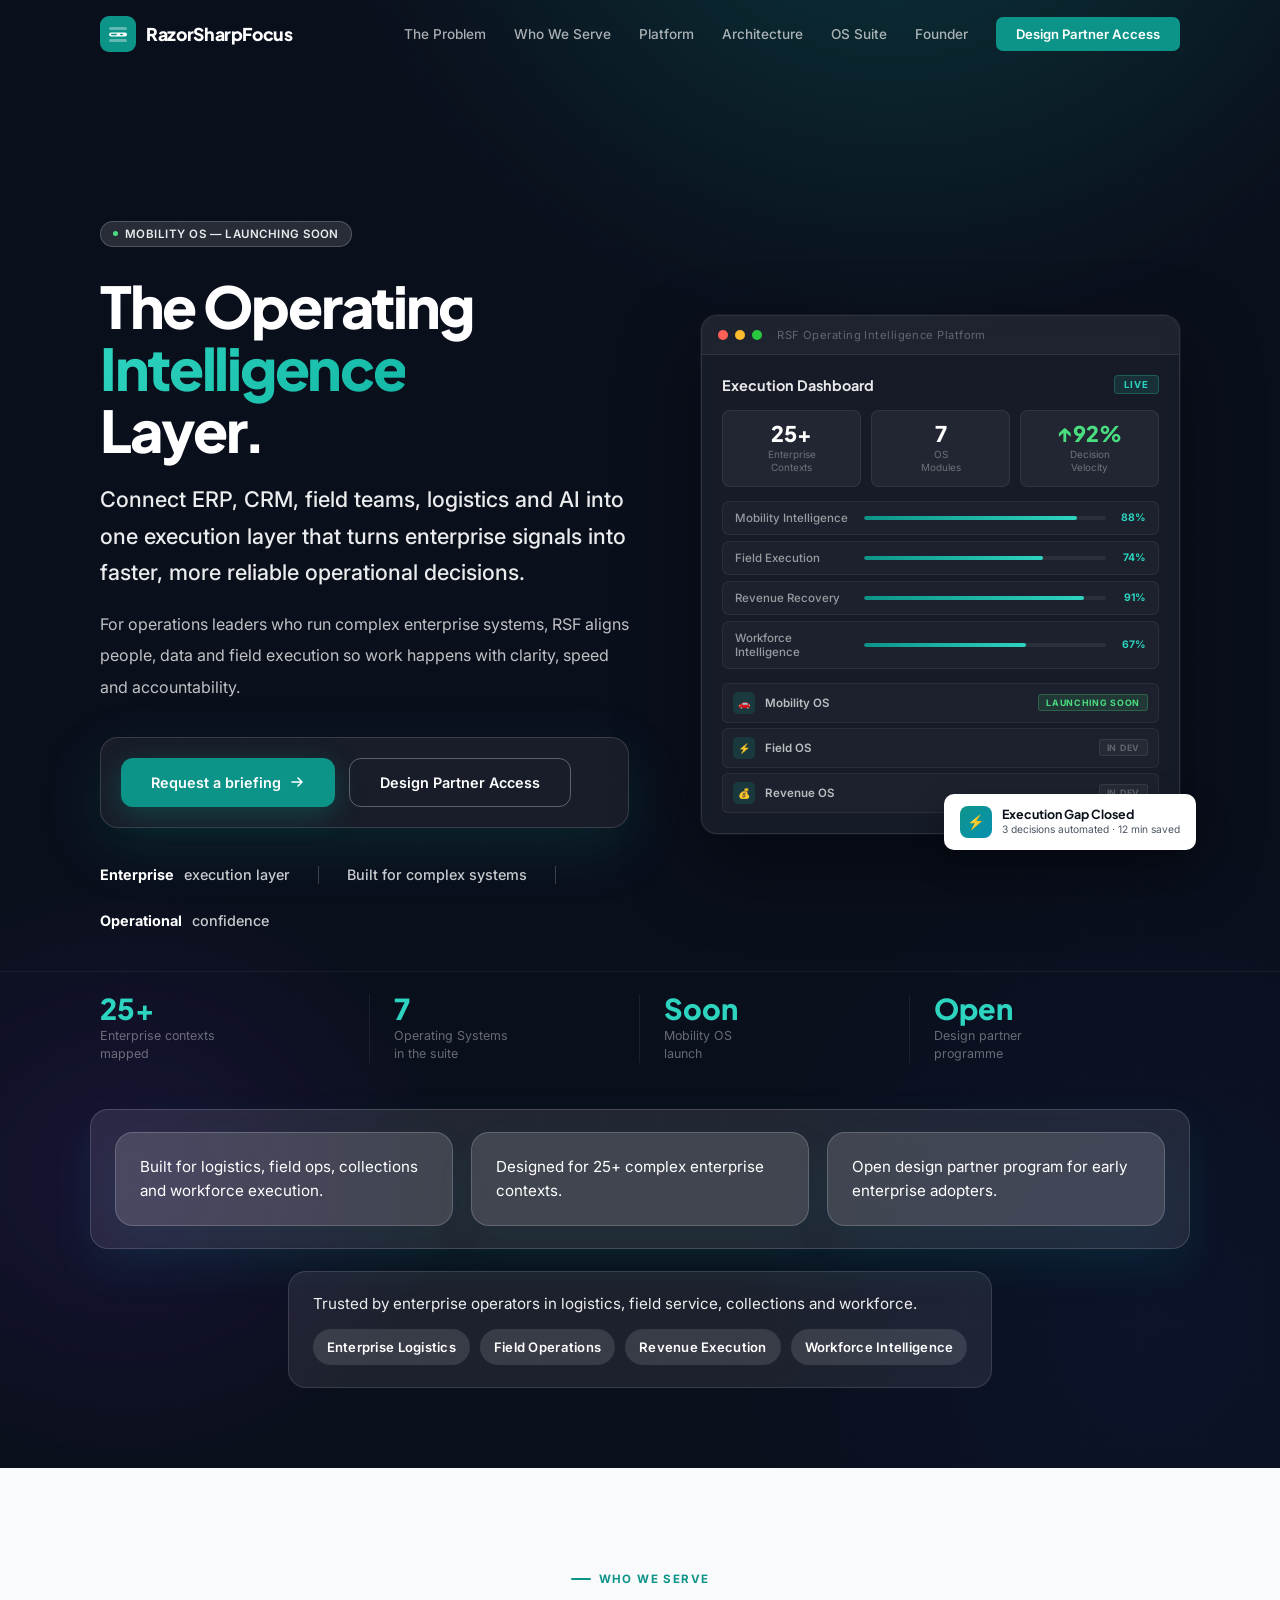
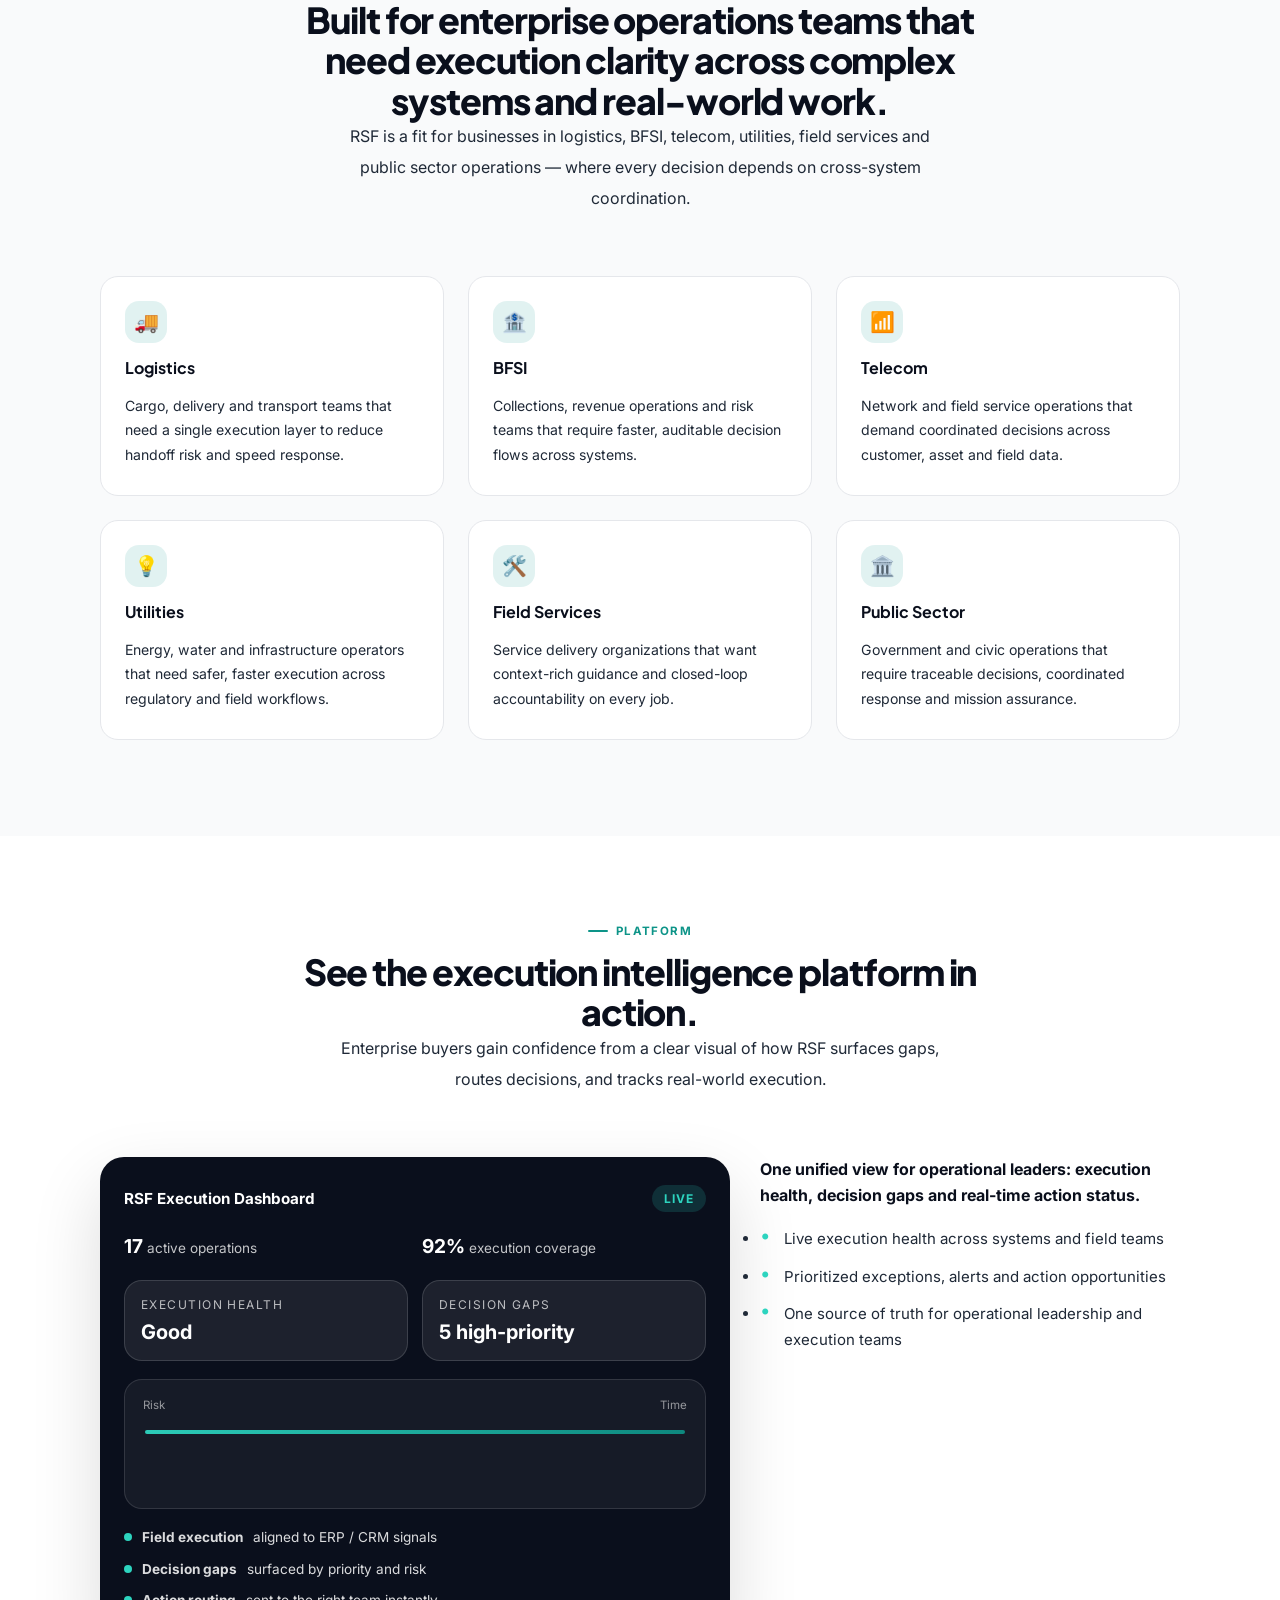
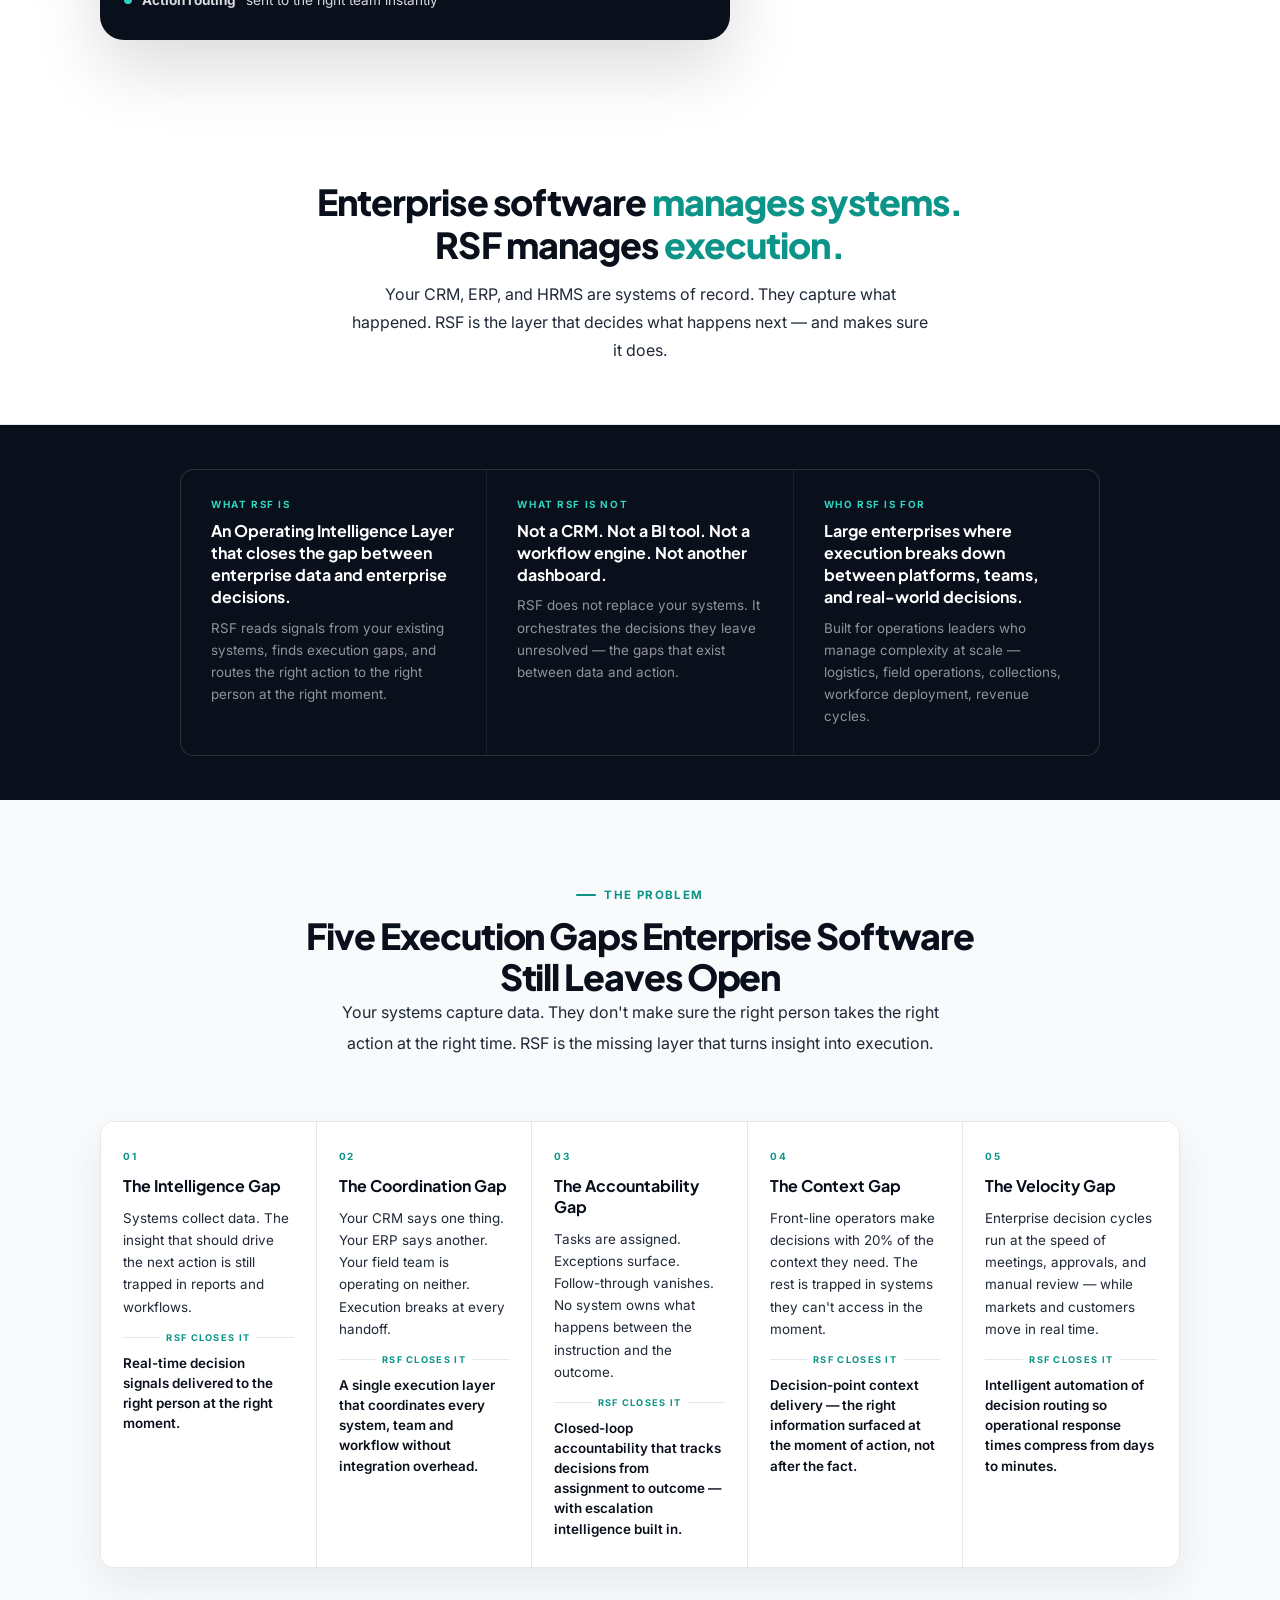
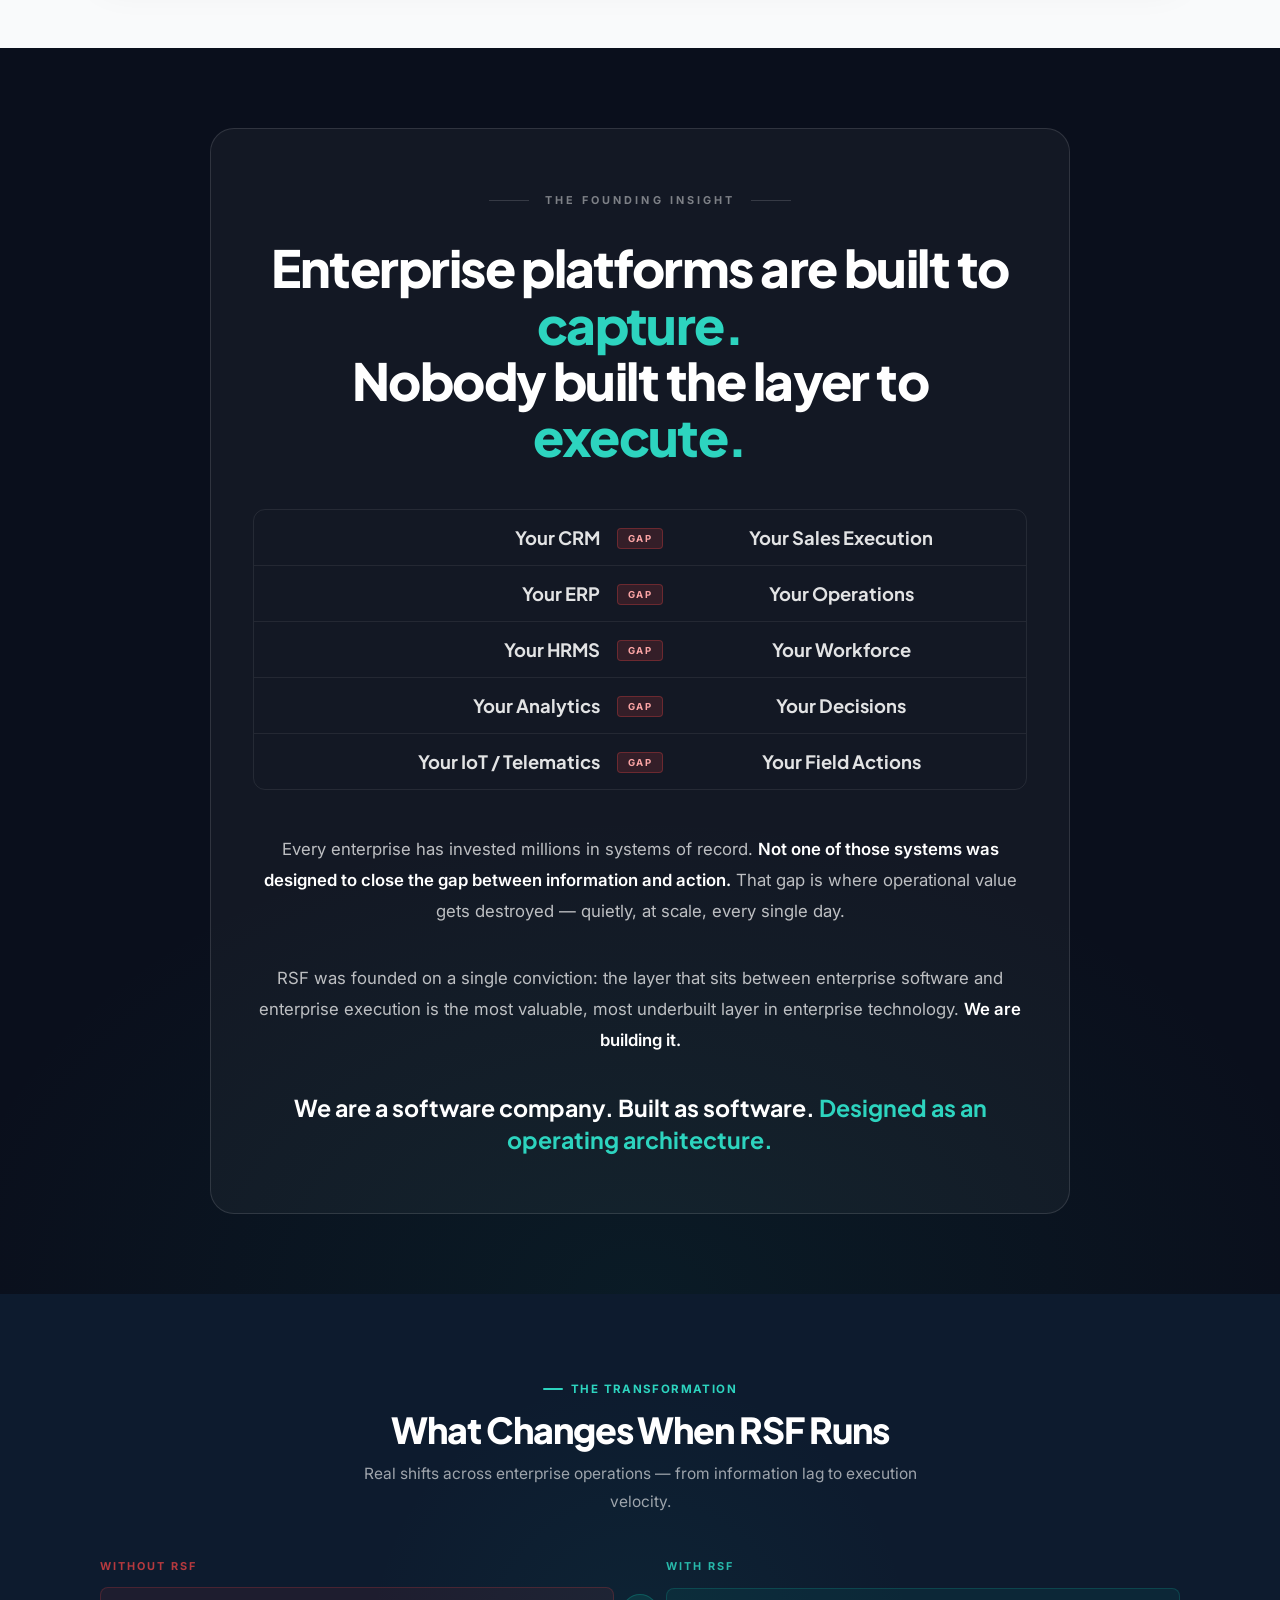
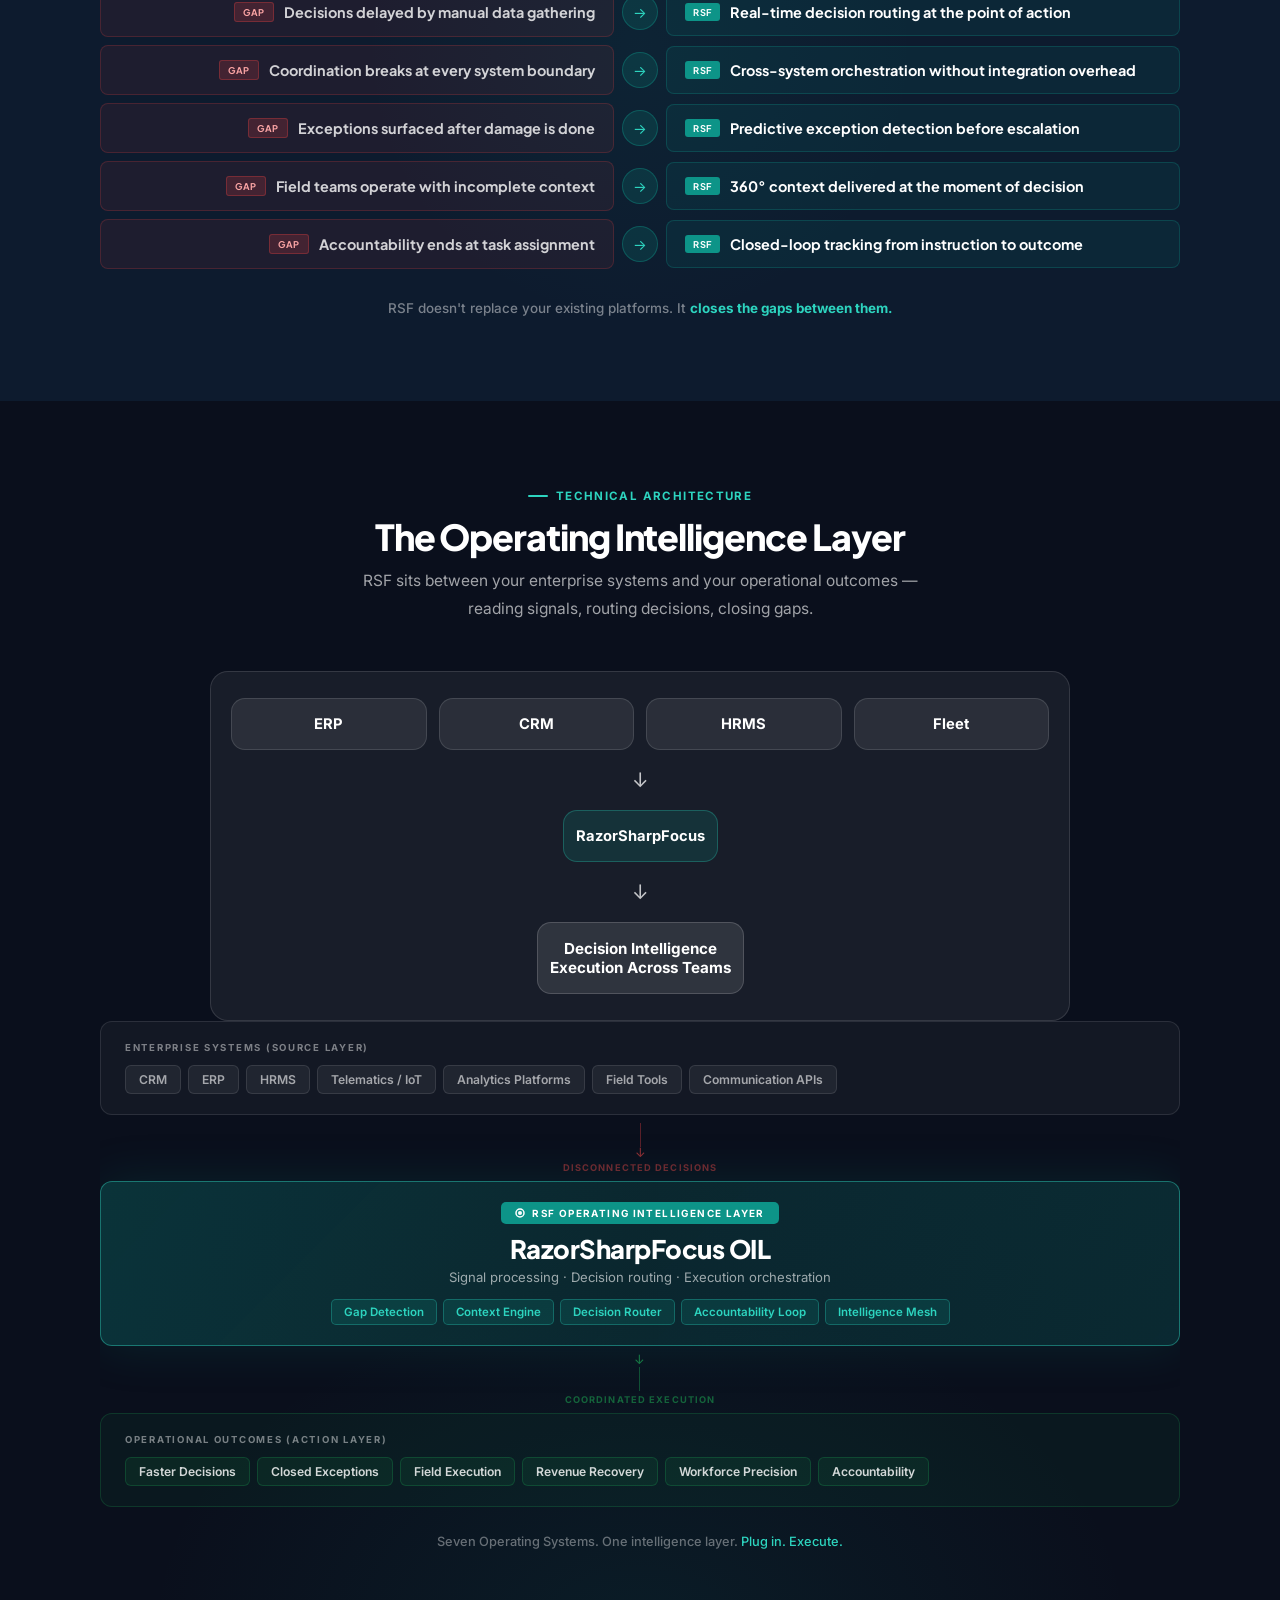
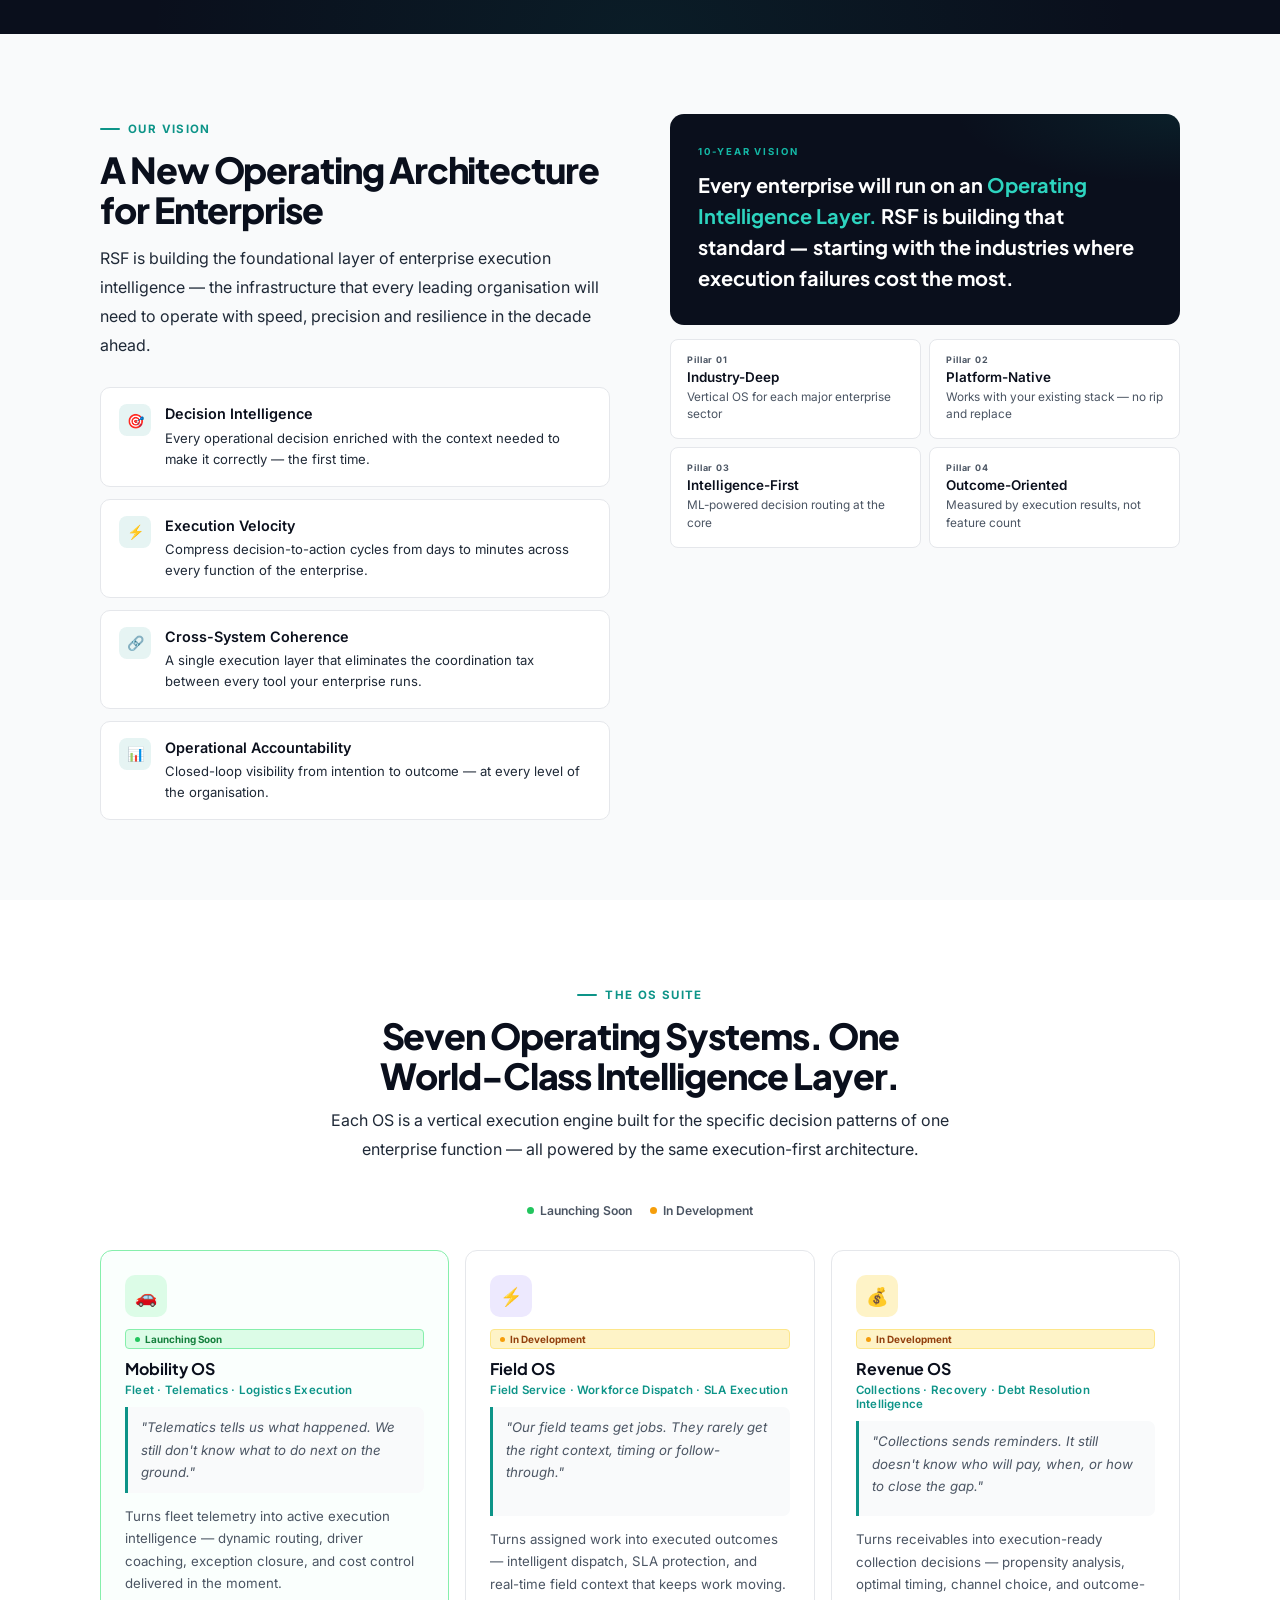
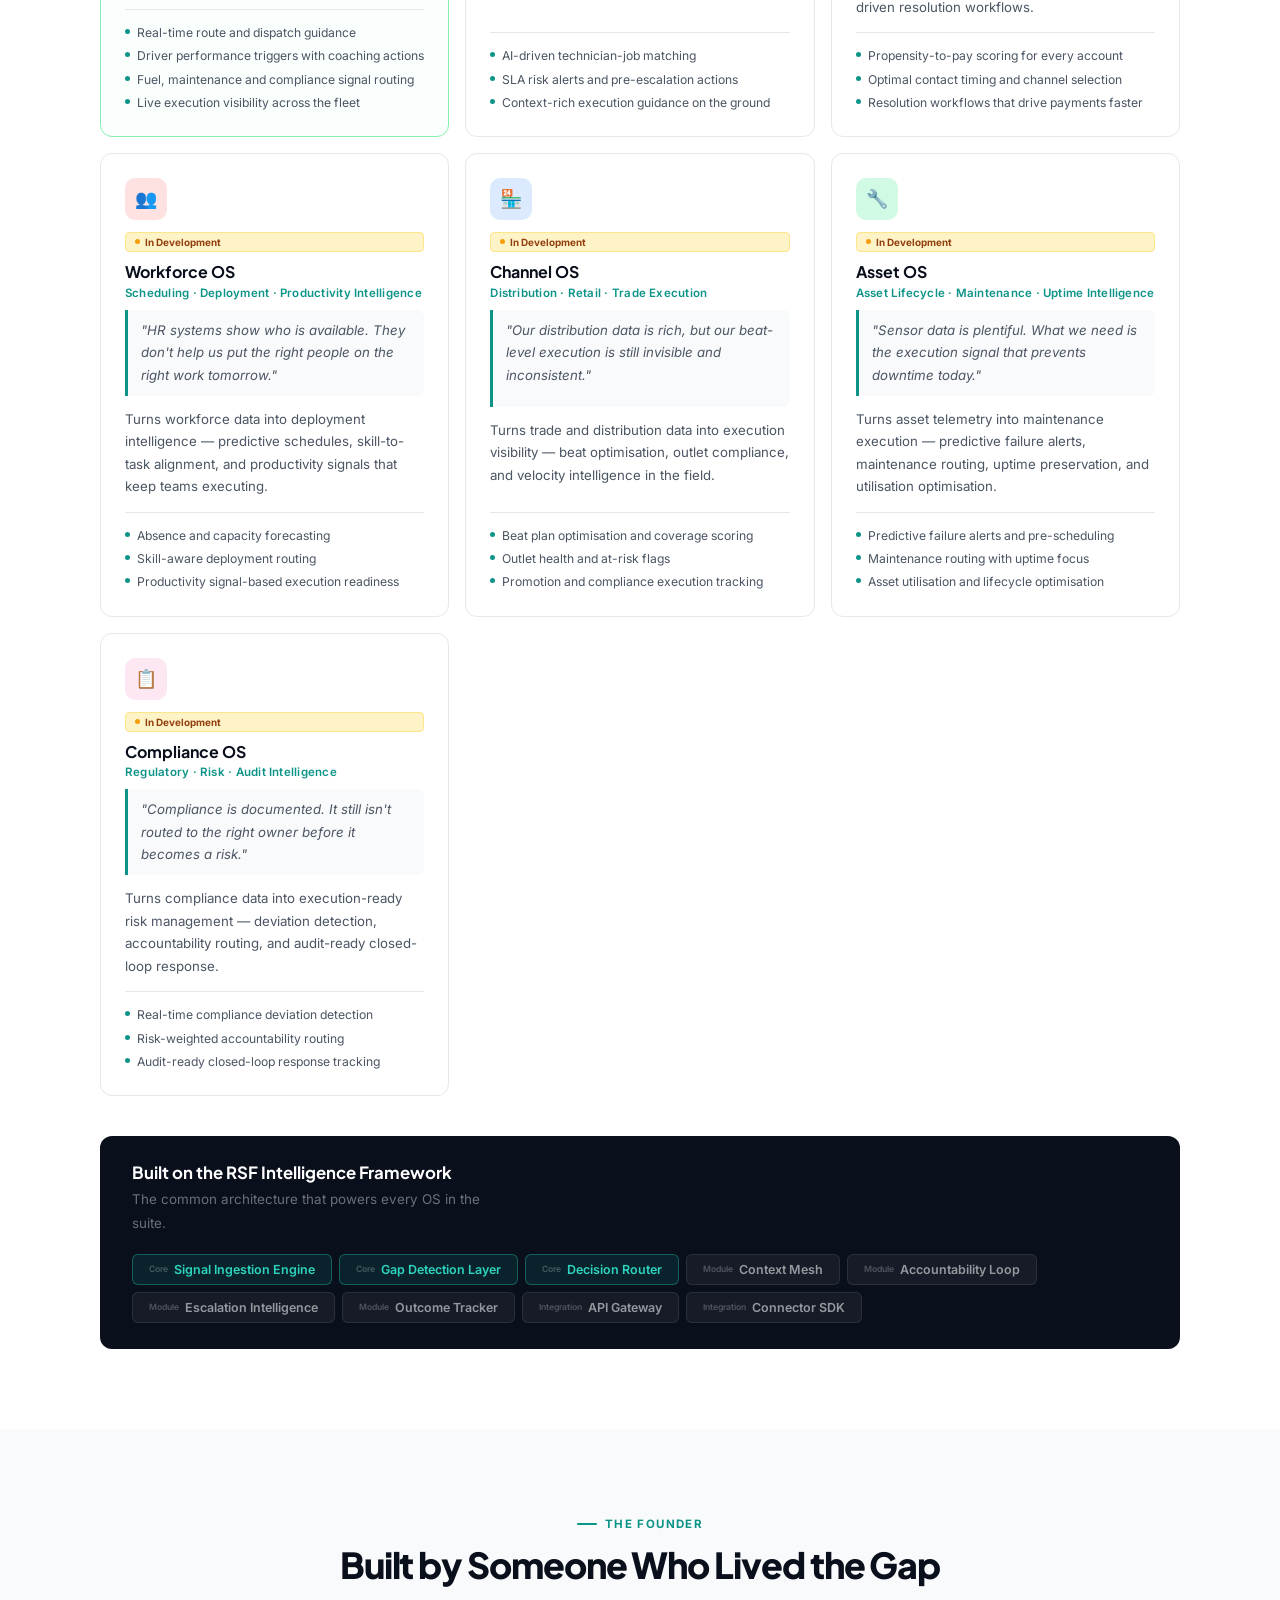
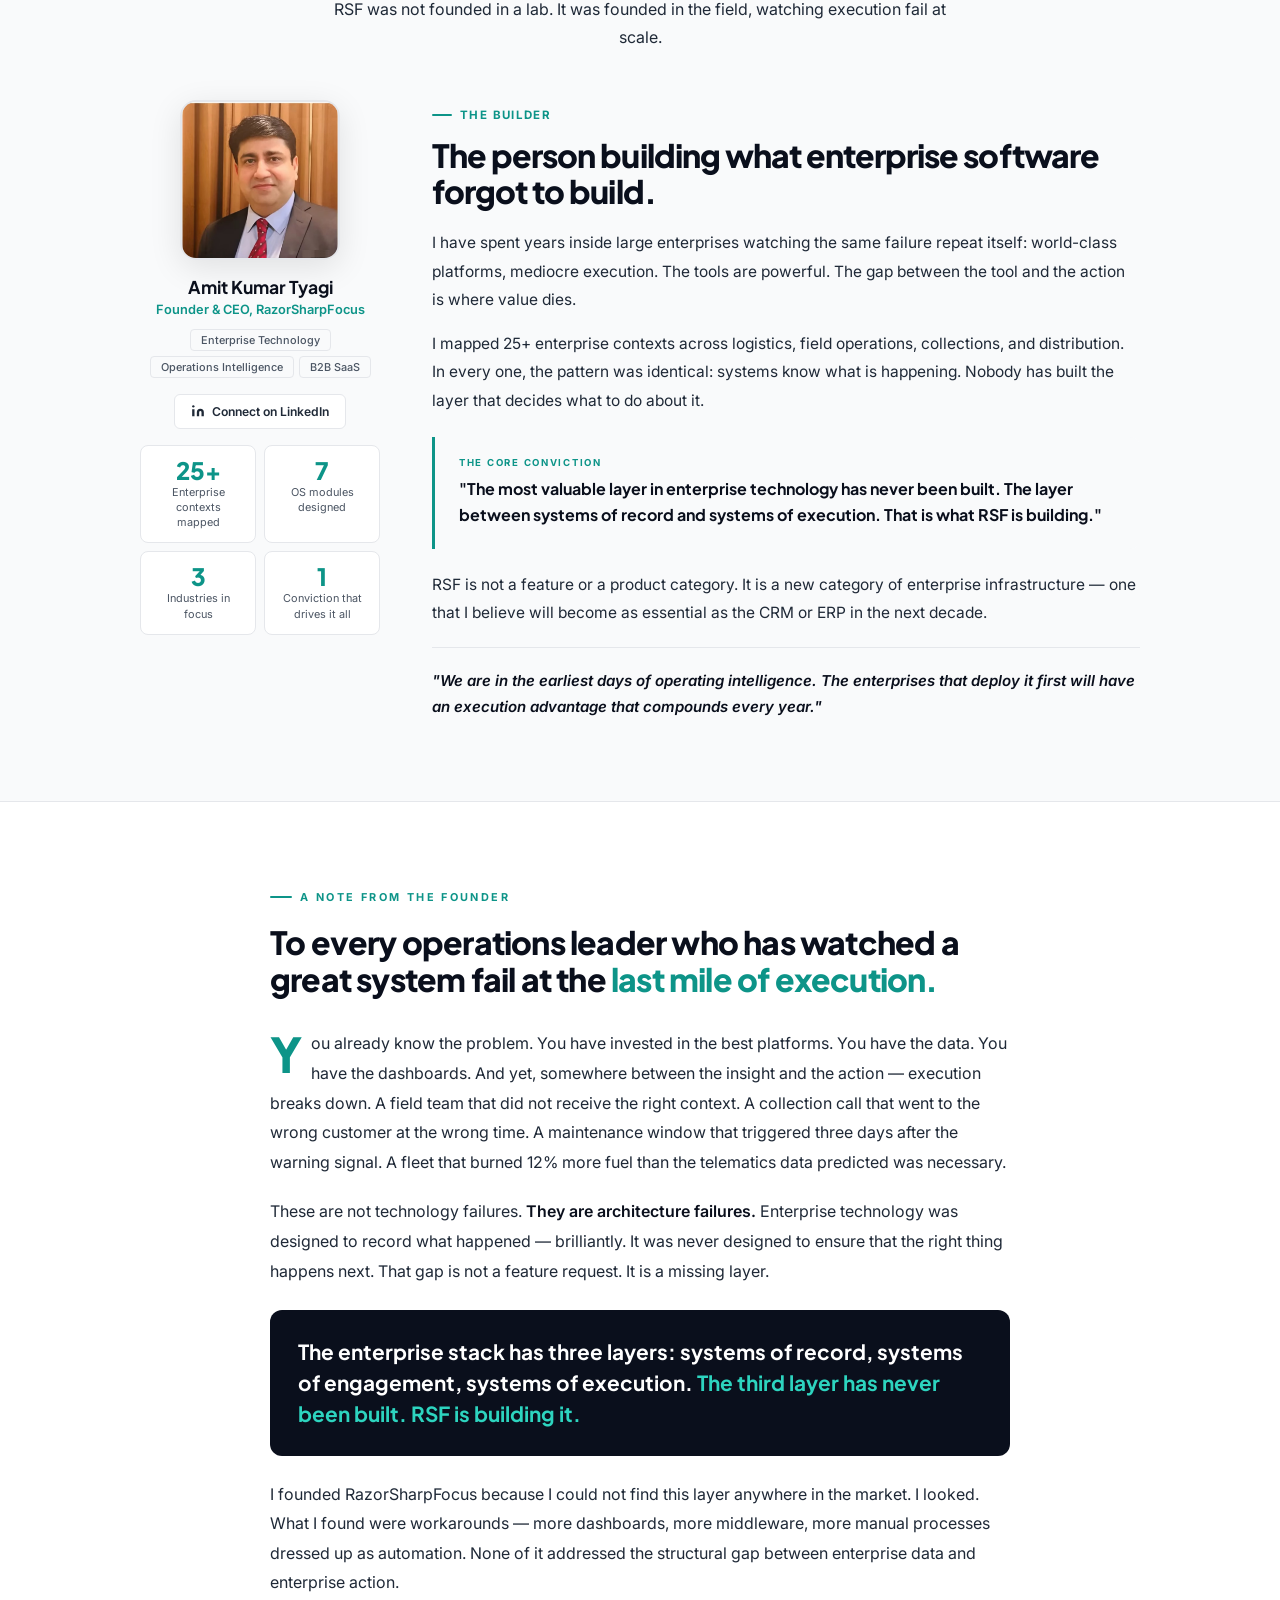
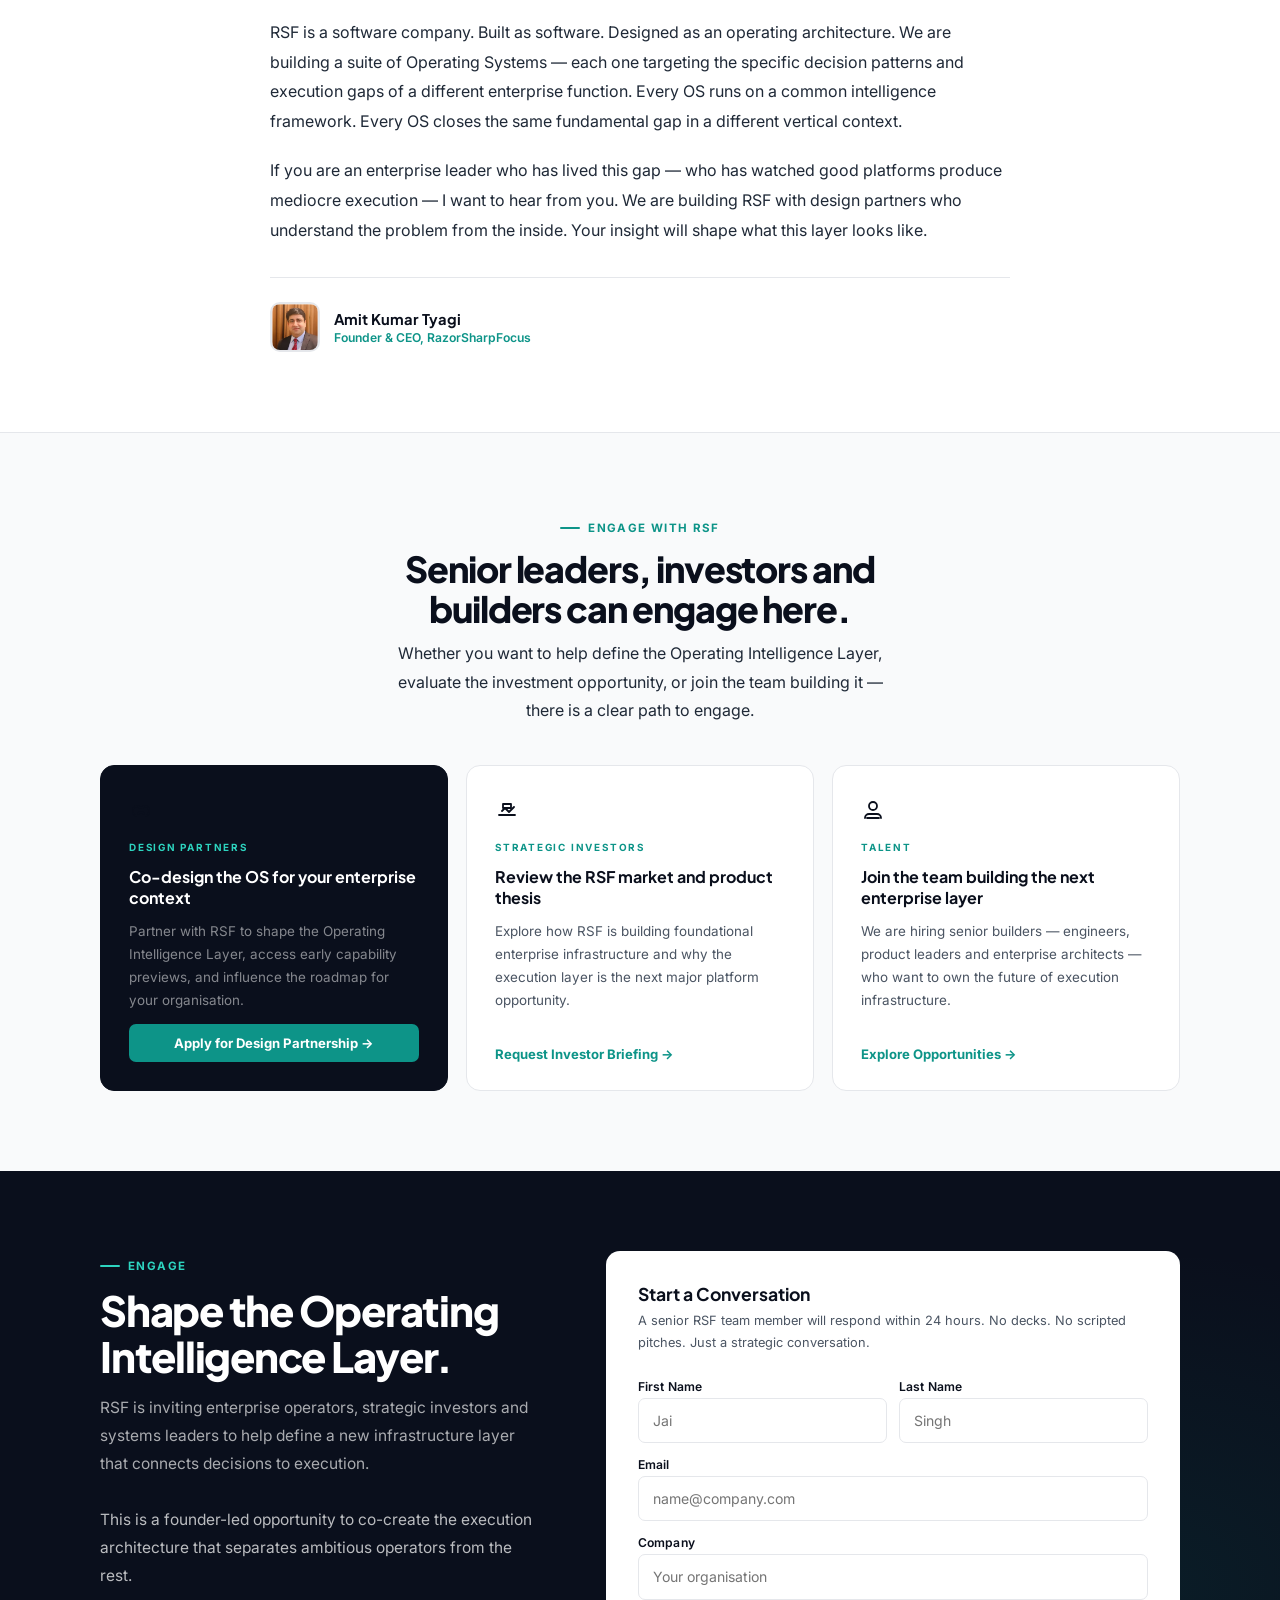
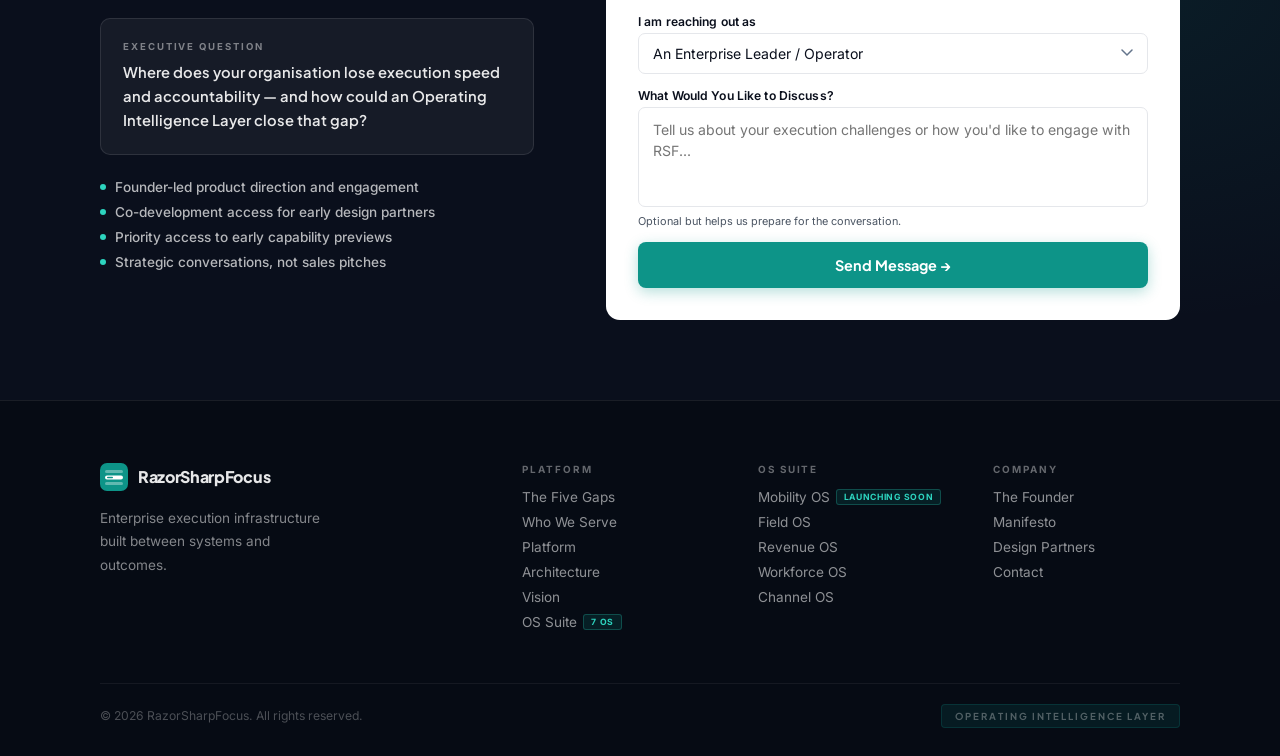
==== commit db62aa61: "Polish homepage messaging and refine Work With RSF section visuals" ====
--- a/Index.html
+++ b/Index.html
@@ -175,36 +175,37 @@
 .hero-wrap{
   flex:1;display:flex;align-items:center;
   position:relative;z-index:1;
-  padding:110px 0 48px;
-}
-.hero-grid{display:grid;grid-template-columns:1fr 1fr;gap:60px;align-items:center}
-@media(max-width:900px){.hero-grid{grid-template-columns:1fr;gap:44px}}
+  padding:140px 0 42px;
+}
+.hero-grid{display:grid;grid-template-columns:1.05fr 0.95fr;gap:72px;align-items:center}
+@media(max-width:900px){.hero-grid{grid-template-columns:1fr;gap:54px}}
 
 /* hero left */
-.hero-badge{margin-bottom:22px}
-.hero-h1{color:#fff;margin-bottom:16px}
+.hero-text{max-width:680px}
+.hero-badge{margin-bottom:28px}
+.hero-h1{color:#fff;margin-bottom:20px}
 .hero-h1 .accent{
   background:linear-gradient(135deg,var(--teal3),var(--teal2));
   -webkit-background-clip:text;-webkit-text-fill-color:transparent;background-clip:text;
 }
 .hero-tagline{
-  font-size:clamp(1rem,1.8vw,1.2rem);font-weight:500;
-  color:rgba(255,255,255,0.72);line-height:1.6;margin-bottom:14px;
+  font-size:clamp(1.1rem,2vw,1.35rem);font-weight:500;
+  color:rgba(255,255,255,0.92);line-height:1.7;margin-bottom:18px;max-width:640px;
 }
 .hero-sub{
-  font-size:0.97rem;color:rgba(255,255,255,0.52);
-  line-height:1.8;margin-bottom:36px;max-width:500px;
-}
-.hero-sub strong{color:rgba(255,255,255,0.85);font-weight:600}
-.hero-ctas{display:flex;gap:12px;flex-wrap:wrap;margin-bottom:44px;background:rgba(255,255,255,0.08);border:1px solid rgba(255,255,255,0.14);border-radius:18px;padding:18px;box-shadow:0 28px 80px rgba(13,148,136,0.14)}
-.hero-ctas a{min-width:180px}
-.hero-proof{display:flex;align-items:center;gap:20px;flex-wrap:wrap}
+  font-size:1rem;color:rgba(255,255,255,0.74);
+  line-height:1.95;margin-bottom:34px;max-width:620px;
+}
+.hero-sub strong{color:rgba(255,255,255,0.94);font-weight:600}
+.hero-ctas{display:flex;gap:14px;flex-wrap:wrap;margin-bottom:38px;background:rgba(255,255,255,0.06);border:1px solid rgba(255,255,255,0.14);border-radius:18px;padding:20px;box-shadow:0 20px 60px rgba(13,148,136,0.16)}
+.hero-ctas a{min-width:200px}
+.hero-proof{display:flex;align-items:center;gap:28px;flex-wrap:wrap;margin-top:12px}
 .hp-item{
-  display:flex;align-items:center;gap:8px;
-  font-size:0.78rem;color:rgba(255,255,255,0.4);font-weight:500;
-}
-.hp-item strong{color:rgba(255,255,255,0.72)}
-.hp-div{width:1px;height:16px;background:rgba(255,255,255,0.12)}
+  display:flex;align-items:center;gap:10px;
+  font-size:0.9rem;color:rgba(255,255,255,0.78);font-weight:500;
+}
+.hp-item strong{color:#fff}
+.hp-div{width:1px;height:18px;background:rgba(255,255,255,0.2)}
 
 /* hero right — product UI mock */
 .hero-visual{position:relative}
@@ -324,9 +325,9 @@
    FIVE GAPS
 ════════════════════════════════ */
 #gaps{background:var(--soft);padding:80px 0}
-.section-head{text-align:center;max-width:680px;margin:0 auto 52px}
-.section-head h2{margin-bottom:12px}
-.section-head p{font-size:1rem;color:var(--mid)}
+.section-head{text-align:center;max-width:760px;margin:0 auto 62px}
+.section-head h2{margin-bottom:18px;line-height:1.12;max-width:680px;margin:0 auto}
+.section-head p{font-size:1rem;color:var(--mid);max-width:620px;margin:0 auto;line-height:1.95}
 .gaps-grid{display:grid;grid-template-columns:repeat(5,1fr);gap:0;border:1px solid var(--border);border-radius:14px;overflow:hidden;background:#fff;box-shadow:0 16px 40px rgba(15,23,42,0.07)}
 @media(max-width:960px){.gaps-grid{grid-template-columns:1fr 1fr}}
 @media(max-width:520px){.gaps-grid{grid-template-columns:1fr}}
@@ -520,6 +521,49 @@
 .vp-n{font-size:0.56rem;font-weight:700;color:var(--grey);letter-spacing:0.1em;margin-bottom:3px}
 .vp h4{font-size:0.84rem;color:var(--ink);margin-bottom:2px}
 .vp p{font-size:0.74rem;color:var(--grey);margin:0;line-height:1.5}
+
+#serve{background:#f9fafb;padding:96px 0}
+.serve-grid{display:grid;grid-template-columns:repeat(3,1fr);gap:24px;margin-top:36px}
+@media(max-width:960px){.serve-grid{grid-template-columns:1fr 1fr}}
+@media(max-width:680px){.serve-grid{grid-template-columns:1fr}}
+.serve-card{background:#fff;border:1px solid var(--border);border-radius:18px;padding:24px;display:flex;flex-direction:column;gap:14px;min-height:220px}
+.serve-icon{width:42px;height:42px;border-radius:14px;background:rgba(13,148,136,0.12);display:flex;align-items:center;justify-content:center;font-size:1.25rem}
+.serve-card h4{font-size:1rem;font-family:var(--fh);font-weight:700;color:var(--ink);margin:0}
+.serve-card p{font-size:0.88rem;color:var(--mid);line-height:1.75;margin:0;flex:1}
+
+#platform{background:#fff;padding:80px 0}
+.platform-grid{display:grid;grid-template-columns:1.2fr .8fr;gap:30px;align-items:stretch;margin-top:32px}
+@media(max-width:900px){.platform-grid{grid-template-columns:1fr}}
+.platform-preview{background:var(--ink);border-radius:24px;padding:28px 24px;color:#fff;display:flex;flex-direction:column;gap:22px;box-shadow:0 28px 70px rgba(0,0,0,0.14)}
+.preview-header{display:flex;align-items:center;justify-content:space-between;gap:12px}
+.preview-header span{font-size:0.95rem;font-weight:700}
+.preview-pill{background:rgba(45,212,191,0.16);color:var(--teal3);font-size:0.75rem;font-weight:700;padding:6px 12px;border-radius:999px;text-transform:uppercase;letter-spacing:0.08em}
+.preview-meta{display:grid;grid-template-columns:1fr 1fr;gap:14px;font-size:0.85rem;color:rgba(255,255,255,0.76)}
+.preview-meta strong{color:#fff;font-size:1.2rem}
+.preview-dashboard{display:flex;flex-direction:column;gap:18px}
+.preview-dash-row{display:grid;grid-template-columns:1fr 1fr;gap:14px}
+.preview-dash-card{background:rgba(255,255,255,0.08);border:1px solid rgba(255,255,255,0.14);border-radius:18px;padding:16px}
+.preview-dash-label{font-size:0.75rem;text-transform:uppercase;letter-spacing:0.12em;color:rgba(255,255,255,0.7);margin-bottom:8px}
+.preview-dash-value{font-size:1.25rem;font-weight:700;color:#fff}
+.preview-dash-chart{position:relative;background:rgba(255,255,255,0.05);border:1px solid rgba(255,255,255,0.12);border-radius:18px;padding:18px;min-height:130px}
+.preview-dash-axis{display:flex;justify-content:space-between;font-size:0.72rem;color:rgba(255,255,255,0.55);margin-bottom:14px}
+.preview-dash-line{position:absolute;left:20px;right:20px;top:50px;height:4px;border-radius:999px;background:linear-gradient(90deg,rgba(45,212,191,0.95),rgba(13,148,136,0.9));}
+.preview-list{display:flex;flex-direction:column;gap:10px}
+.preview-list div{display:flex;align-items:flex-start;gap:10px;font-size:0.85rem;color:rgba(255,255,255,0.85);line-height:1.6}
+.preview-bullet{width:8px;height:8px;border-radius:50%;background:var(--teal3);margin-top:6px}
+.platform-copy-lead{font-size:1rem;font-weight:700;color:var(--ink);margin-bottom:18px;line-height:1.6}
+.platform-features{display:flex;flex-direction:column;gap:12px}
+.platform-features li{position:relative;padding-left:24px;font-size:0.94rem;color:var(--mid);line-height:1.7}
+.platform-features li::before{content:'•';position:absolute;left:0;top:0;color:var(--teal3);font-size:1.2rem;line-height:1}
+
+.arch-diagram{display:flex;flex-direction:column;align-items:center;gap:18px;margin:32px auto 0;max-width:860px;padding:26px 20px;background:rgba(255,255,255,0.06);border:1px solid rgba(255,255,255,0.12);border-radius:18px}
+.arch-diagram-row{display:grid;grid-template-columns:repeat(4,1fr);gap:12px;width:100%}
+@media(max-width:760px){.arch-diagram-row{grid-template-columns:repeat(2,1fr)}}
+.arch-node{background:rgba(255,255,255,0.08);border:1px solid rgba(255,255,255,0.12);border-radius:14px;padding:16px 12px;text-align:center;color:#fff;font-weight:700;font-size:0.92rem}
+.arch-node.center{background:rgba(13,148,136,0.18);border-color:rgba(45,212,191,0.28)}
+.arch-node.bottom{grid-column:span 4;background:rgba(255,255,255,0.1);border-color:rgba(255,255,255,0.16);font-size:0.95rem}
+@media(max-width:760px){.arch-node.bottom{grid-column:span 2}}
+.arch-diagram-flow{font-size:1.25rem;color:rgba(255,255,255,0.75)}
 
 /* ════════════════════════════════
    PRODUCTS
@@ -677,15 +721,15 @@
 /* ════════════════════════════════
    FOOTER
 ════════════════════════════════ */
-#footer{background:#060b14;border-top:1px solid rgba(255,255,255,0.07);padding:52px 0 24px}
-.footer-grid{display:grid;grid-template-columns:2fr 1fr 1fr 1fr;gap:40px;margin-bottom:40px}
-@media(max-width:860px){.footer-grid{grid-template-columns:1fr 1fr;gap:28px}}
+#footer{background:#060b14;border-top:1px solid rgba(255,255,255,0.08);padding:62px 0 28px}
+.footer-grid{display:grid;grid-template-columns:2fr 1fr 1fr 1fr;gap:48px;margin-bottom:44px}
+@media(max-width:860px){.footer-grid{grid-template-columns:1fr 1fr;gap:32px}}
 @media(max-width:480px){.footer-grid{grid-template-columns:1fr;gap:24px}}
-.fg-brand{display:flex;flex-direction:column;gap:14px}
-.fg-logo{display:flex;align-items:center;gap:9px;font-family:var(--fh);font-weight:800;font-size:1rem;color:rgba(255,255,255,0.85);letter-spacing:-0.02em}
-.fg-tagline{font-size:0.82rem;color:rgba(255,255,255,0.4);line-height:1.65;max-width:220px}
-.fg-li{display:inline-flex;align-items:center;gap:7px;font-size:0.78rem;font-weight:600;color:rgba(255,255,255,0.38);transition:color 0.2s;width:fit-content}
-.fg-li:hover{color:rgba(255,255,255,0.75)}
+.fg-brand{display:flex;flex-direction:column;gap:16px}
+.fg-logo{display:flex;align-items:center;gap:10px;font-family:var(--fh);font-weight:800;font-size:1rem;color:rgba(255,255,255,0.9);letter-spacing:-0.02em}
+.fg-tagline{font-size:0.85rem;color:rgba(255,255,255,0.5);line-height:1.75;max-width:240px}
+.fg-li{display:inline-flex;align-items:center;gap:7px;font-size:0.78rem;font-weight:600;color:rgba(255,255,255,0.42);transition:color 0.2s;width:fit-content}
+.fg-li:hover{color:rgba(255,255,255,0.8)}
 .fg-col{}
 .fg-col-title{font-size:0.62rem;font-weight:700;text-transform:uppercase;letter-spacing:0.2em;color:rgba(255,255,255,0.38);margin-bottom:14px}
 .fg-link{display:flex;align-items:center;gap:6px;font-size:0.85rem;color:rgba(255,255,255,0.55);margin-bottom:9px;transition:color 0.2s}
@@ -879,6 +923,8 @@
     </a>
     <nav class="nav" id="main-nav" aria-label="Main navigation">
       <a href="#gaps">The Problem</a>
+      <a href="#serve">Who We Serve</a>
+      <a href="#platform">Platform</a>
       <a href="#architecture">Architecture</a>
       <a href="#products">OS Suite</a>
       <a href="#founder">Founder</a>
@@ -904,22 +950,21 @@
             <span class="badge badge-white"><span class="dot"></span>Mobility OS — Launching Soon</span>
           </div>
           <h1 class="hero-h1 reveal">The Operating<br><em class="accent" style="font-style:normal">Intelligence</em><br>Layer.</h1>
-          <p class="hero-tagline reveal">The AI Operating Layer that helps enterprises make faster operational decisions across people, systems and field teams.</p>
-          <p class="hero-tagline reveal">Connect your ERP, CRM and field operations into one AI-powered execution layer that helps teams make faster operational decisions.</p>
-          <p class="hero-sub reveal">RSF is the Operating Intelligence Layer that makes people, machines and systems act on one operational rhythm — faster, safer and with confidence.</p>
+          <p class="hero-tagline reveal">Connect ERP, CRM, field teams, logistics and AI into one execution layer that turns enterprise signals into faster, more reliable operational decisions.</p>
+          <p class="hero-sub reveal">For operations leaders who run complex enterprise systems, RSF aligns people, data and field execution so work happens with clarity, speed and accountability.</p>
           <div class="hero-ctas reveal">
-            <a href="#gaps" class="btn btn-primary">
-              See the Execution Gaps
+            <a href="#contact" class="btn btn-primary">
+              Request a briefing
               <svg viewBox="0 0 16 16" fill="none"><path d="M3 8h10M9 4l4 4-4 4" stroke="currentColor" stroke-width="1.5" stroke-linecap="round" stroke-linejoin="round"/></svg>
             </a>
-            <a href="#contact" class="btn btn-outline">Apply for Design Partner Access</a>
+            <a href="#contact" class="btn btn-outline">Design Partner Access</a>
           </div>
           <div class="hero-proof reveal">
-            <div class="hp-item"><strong>Enterprise-Grade</strong> Architecture</div>
+            <div class="hp-item"><strong>Enterprise</strong> execution layer</div>
             <div class="hp-div"></div>
-            <div class="hp-item">Open <strong>Design Partner</strong> Program</div>
+            <div class="hp-item">Built for complex systems</div>
             <div class="hp-div"></div>
-            <div class="hp-item"><strong>Decision</strong> Velocity</div>
+            <div class="hp-item"><strong>Operational</strong> confidence</div>
           </div>
         </div>
 
@@ -993,6 +1038,102 @@
   </div>
 </section>
 
+<section id="serve">
+  <div class="container">
+    <div class="section-head reveal">
+      <span class="section-label">Who We Serve</span>
+      <h2>Built for enterprise operations teams that need execution clarity across complex systems and real-world work.</h2>
+      <p>RSF is a fit for businesses in logistics, BFSI, telecom, utilities, field services and public sector operations — where every decision depends on cross-system coordination.</p>
+    </div>
+    <div class="serve-grid">
+      <div class="serve-card reveal">
+        <div class="serve-icon">🚚</div>
+        <h4>Logistics</h4>
+        <p>Cargo, delivery and transport teams that need a single execution layer to reduce handoff risk and speed response.</p>
+      </div>
+      <div class="serve-card reveal">
+        <div class="serve-icon">🏦</div>
+        <h4>BFSI</h4>
+        <p>Collections, revenue operations and risk teams that require faster, auditable decision flows across systems.</p>
+      </div>
+      <div class="serve-card reveal">
+        <div class="serve-icon">📶</div>
+        <h4>Telecom</h4>
+        <p>Network and field service operations that demand coordinated decisions across customer, asset and field data.</p>
+      </div>
+      <div class="serve-card reveal">
+        <div class="serve-icon">💡</div>
+        <h4>Utilities</h4>
+        <p>Energy, water and infrastructure operators that need safer, faster execution across regulatory and field workflows.</p>
+      </div>
+      <div class="serve-card reveal">
+        <div class="serve-icon">🛠️</div>
+        <h4>Field Services</h4>
+        <p>Service delivery organizations that want context-rich guidance and closed-loop accountability on every job.</p>
+      </div>
+      <div class="serve-card reveal">
+        <div class="serve-icon">🏛️</div>
+        <h4>Public Sector</h4>
+        <p>Government and civic operations that require traceable decisions, coordinated response and mission assurance.</p>
+      </div>
+    </div>
+  </div>
+</section>
+
+<section id="platform">
+  <div class="container">
+    <div class="section-head reveal">
+      <span class="section-label">Platform</span>
+      <h2>See the execution intelligence platform in action.</h2>
+      <p>Enterprise buyers gain confidence from a clear visual of how RSF surfaces gaps, routes decisions, and tracks real-world execution.</p>
+    </div>
+    <div class="platform-grid">
+      <div class="platform-preview reveal">
+        <div class="preview-header">
+          <span>RSF Execution Dashboard</span>
+          <div class="preview-pill">Live</div>
+        </div>
+        <div class="preview-meta">
+          <div><strong>17</strong> active operations</div>
+          <div><strong>92%</strong> execution coverage</div>
+        </div>
+        <div class="preview-dashboard">
+          <div class="preview-dash-row">
+            <div class="preview-dash-card">
+              <div class="preview-dash-label">Execution Health</div>
+              <div class="preview-dash-value">Good</div>
+            </div>
+            <div class="preview-dash-card">
+              <div class="preview-dash-label">Decision Gaps</div>
+              <div class="preview-dash-value">5 high-priority</div>
+            </div>
+          </div>
+          <div class="preview-dash-chart">
+            <div class="preview-dash-axis">
+              <span>Risk</span>
+              <span>Time</span>
+            </div>
+            <div class="preview-dash-line"></div>
+          </div>
+          <div class="preview-list">
+            <div><span class="preview-bullet"></span><strong>Field execution</strong> aligned to ERP / CRM signals</div>
+            <div><span class="preview-bullet"></span><strong>Decision gaps</strong> surfaced by priority and risk</div>
+            <div><span class="preview-bullet"></span><strong>Action routing</strong> sent to the right team instantly</div>
+          </div>
+        </div>
+      </div>
+      <div class="platform-copy reveal">
+        <p class="platform-copy-lead">One unified view for operational leaders: execution health, decision gaps and real-time action status.</p>
+        <ul class="platform-features">
+          <li>Live execution health across systems and field teams</li>
+          <li>Prioritized exceptions, alerts and action opportunities</li>
+          <li>One source of truth for operational leadership and execution teams</li>
+        </ul>
+      </div>
+    </div>
+  </div>
+</section>
+
 <!-- ══════════════════════════════════════════
     TAGLINE
 ══════════════════════════════════════════ -->
@@ -1157,6 +1298,18 @@
         <span class="section-label section-label-light">Technical Architecture</span>
         <h2>The Operating Intelligence Layer</h2>
         <p>RSF sits between your enterprise systems and your operational outcomes — reading signals, routing decisions, closing gaps.</p>
+      </div>
+      <div class="arch-diagram reveal">
+        <div class="arch-diagram-row">
+          <span class="arch-node">ERP</span>
+          <span class="arch-node">CRM</span>
+          <span class="arch-node">HRMS</span>
+          <span class="arch-node">Fleet</span>
+        </div>
+        <div class="arch-diagram-flow">↓</div>
+        <div class="arch-node center">RazorSharpFocus</div>
+        <div class="arch-diagram-flow">↓</div>
+        <div class="arch-node bottom"><strong>Decision Intelligence</strong><br>Execution Across Teams</div>
       </div>
       <div class="arch-stack reveal">
         <div class="arch-box arch-box-top">
@@ -1471,31 +1624,49 @@
 <section id="paths">
   <div class="container">
     <div class="paths-head reveal">
-      <span class="section-label">Work With RSF</span>
-      <h2>Three Ways to Engage</h2>
-      <p>Whether you are an enterprise operator, an investor, or a builder — there is a path to engage with RSF at this stage.</p>
+      <span class="section-label">Engage with RSF</span>
+      <h2>Senior leaders, investors and builders can engage here.</h2>
+      <p>Whether you want to help define the Operating Intelligence Layer, evaluate the investment opportunity, or join the team building it — there is a clear path to engage.</p>
     </div>
     <div class="paths-grid">
       <div class="path-card featured reveal">
-        <div class="path-icon">🤝</div>
-        <div class="path-for">Priority Access</div>
-        <div class="path-title">Become a Design Partner</div>
-        <p class="path-desc">Work directly with the RSF team to shape the Operating Intelligence Layer for your enterprise context. Design partners get early access, co-development input, and preferred commercial terms.</p>
+        <div class="path-icon">
+          <svg width="24" height="24" viewBox="0 0 24 24" fill="none" stroke="currentColor" stroke-width="1.8" stroke-linecap="round" stroke-linejoin="round">
+            <path d="M4 12c0-2.21 1.79-4 4-4h8c2.21 0 4 1.79 4 4v2c0 2.21-1.79 4-4 4H8c-2.21 0-4-1.79-4-4v-2Z"/>
+            <path d="M9 8s1.5 2 3 2 3-2 3-2"/>
+            <path d="M9 16s1.5-2 3-2 3 2 3 2"/>
+          </svg>
+        </div>
+        <div class="path-for">Design Partners</div>
+        <div class="path-title">Co-design the OS for your enterprise context</div>
+        <p class="path-desc">Partner with RSF to shape the Operating Intelligence Layer, access early capability previews, and influence the roadmap for your organisation.</p>
         <a href="#contact" class="path-cta">Apply for Design Partnership →</a>
       </div>
       <div class="path-card reveal">
-        <div class="path-icon">📊</div>
-        <div class="path-for">For Investors</div>
-        <div class="path-title">Explore the RSF Investment Thesis</div>
-        <p class="path-desc">RSF is building a new category of enterprise infrastructure. If you invest in enterprise technology and believe the execution layer is the next major platform shift, we should talk.</p>
-        <a href="#contact" class="path-cta">Request Investor Deck →</a>
+        <div class="path-icon">
+          <svg width="24" height="24" viewBox="0 0 24 24" fill="none" stroke="currentColor" stroke-width="1.8" stroke-linecap="round" stroke-linejoin="round">
+            <path d="M4 17h16" />
+            <path d="M7 13l3-3 4 4 5-5" />
+            <path d="M8 6h8v4H8z" />
+          </svg>
+        </div>
+        <div class="path-for">Strategic Investors</div>
+        <div class="path-title">Review the RSF market and product thesis</div>
+        <p class="path-desc">Explore how RSF is building foundational enterprise infrastructure and why the execution layer is the next major platform opportunity.</p>
+        <a href="#contact" class="path-cta">Request Investor Briefing →</a>
       </div>
       <div class="path-card reveal">
-        <div class="path-icon">🧑‍💻</div>
-        <div class="path-for">For Builders</div>
-        <div class="path-title">Join the RSF Team</div>
-        <p class="path-desc">We are hiring engineers, product managers, and enterprise architects who want to build foundational infrastructure. Remote-first, equity-rich, high-ownership roles.</p>
-        <a href="#contact" class="path-cta">Explore Open Roles →</a>
+        <div class="path-icon">
+          <svg width="24" height="24" viewBox="0 0 24 24" fill="none" stroke="currentColor" stroke-width="1.8" stroke-linecap="round" stroke-linejoin="round">
+            <path d="M12 12c2.21 0 4-1.79 4-4S14.21 4 12 4 8 5.79 8 8s1.79 4 4 4Z"/>
+            <path d="M4 20c0-2.21 1.79-4 4-4h8c2.21 0 4 1.79 4 4"/>
+            <path d="M6 20h12" />
+          </svg>
+        </div>
+        <div class="path-for">Talent</div>
+        <div class="path-title">Join the team building the next enterprise layer</div>
+        <p class="path-desc">We are hiring senior builders — engineers, product leaders and enterprise architects — who want to own the future of execution infrastructure.</p>
+        <a href="#contact" class="path-cta">Explore Opportunities →</a>
       </div>
     </div>
   </div>
@@ -1505,25 +1676,25 @@
     <div class="contact-inner">
       <div class="contact-grid">
         <div class="contact-left reveal">
-          <span class="section-label section-label-light">Get In Touch</span>
-          <h2>Let's Close the Execution Gap — Together.</h2>
-          <p class="c-sub">RSF is actively engaging design partners, investors, and enterprise leaders who want to shape the Operating Intelligence Layer from the ground up.</p>
-          <p class="c-sub" style="margin-top:0.8rem;color:rgba(255,255,255,0.72);">This is your opportunity to co-create the execution architecture that sets the next generation of enterprise leaders apart.</p>
+          <span class="section-label section-label-light">Engage</span>
+          <h2>Shape the Operating Intelligence Layer.</h2>
+          <p class="c-sub">RSF is inviting enterprise operators, strategic investors and systems leaders to help define a new infrastructure layer that connects decisions to execution.</p>
+          <p class="c-sub" style="margin-top:0.8rem;color:rgba(255,255,255,0.72);">This is a founder-led opportunity to co-create the execution architecture that separates ambitious operators from the rest.</p>
           <div class="open-q">
-            <div class="oq-label">Open Question We Are Exploring</div>
-            <p>Which enterprise verticals will experience the greatest execution leverage from an Operating Intelligence Layer — and which should RSF build for first?</p>
+            <div class="oq-label">Executive Question</div>
+            <p>Where does your organisation lose execution speed and accountability — and how could an Operating Intelligence Layer close that gap?</p>
           </div>
           <div class="c-perks">
-            <div class="c-perk"><div class="c-perk-dot"></div>Co-development access for design partners</div>
-            <div class="c-perk"><div class="c-perk-dot"></div>Preferred commercial terms for early adopters</div>
-            <div class="c-perk"><div class="c-perk-dot"></div>Direct founder engagement — no sales layer</div>
-            <div class="c-perk"><div class="c-perk-dot"></div>Mobility OS demo available soon</div>
+            <div class="c-perk"><div class="c-perk-dot"></div>Founder-led product direction and engagement</div>
+            <div class="c-perk"><div class="c-perk-dot"></div>Co-development access for early design partners</div>
+            <div class="c-perk"><div class="c-perk-dot"></div>Priority access to early capability previews</div>
+            <div class="c-perk"><div class="c-perk-dot"></div>Strategic conversations, not sales pitches</div>
           </div>
         </div>
         <div class="contact-right reveal">
           <div class="form-card">
             <h3>Start a Conversation</h3>
-            <p class="form-sub">We respond within 24 hours. No decks. No sales calls. Just a real conversation.</p>
+            <p class="form-sub">A senior RSF team member will respond within 24 hours. No decks. No scripted pitches. Just a strategic conversation.</p>
             <form id="contact-form" onsubmit="handleSubmit(event)">
               <div class="form-row">
                 <div class="field"><label>First Name</label><input type="text" name="first_name" placeholder="Jai" required/></div>
@@ -1571,11 +1742,13 @@
           </div>
           RazorSharpFocus
         </div>
-        <p class="fg-tagline">The Operating Intelligence Layer — closing execution gaps across enterprise systems.</p>
+        <p class="fg-tagline">Enterprise execution infrastructure built between systems and outcomes.</p>
       </div>
       <div class="fg-col">
         <div class="fg-col-title">Platform</div>
         <a href="#gaps" class="fg-link">The Five Gaps</a>
+        <a href="#serve" class="fg-link">Who We Serve</a>
+        <a href="#platform" class="fg-link">Platform</a>
         <a href="#architecture" class="fg-link">Architecture</a>
         <a href="#vision" class="fg-link">Vision</a>
         <a href="#products" class="fg-link">OS Suite <span class="fg-badge">7 OS</span></a>
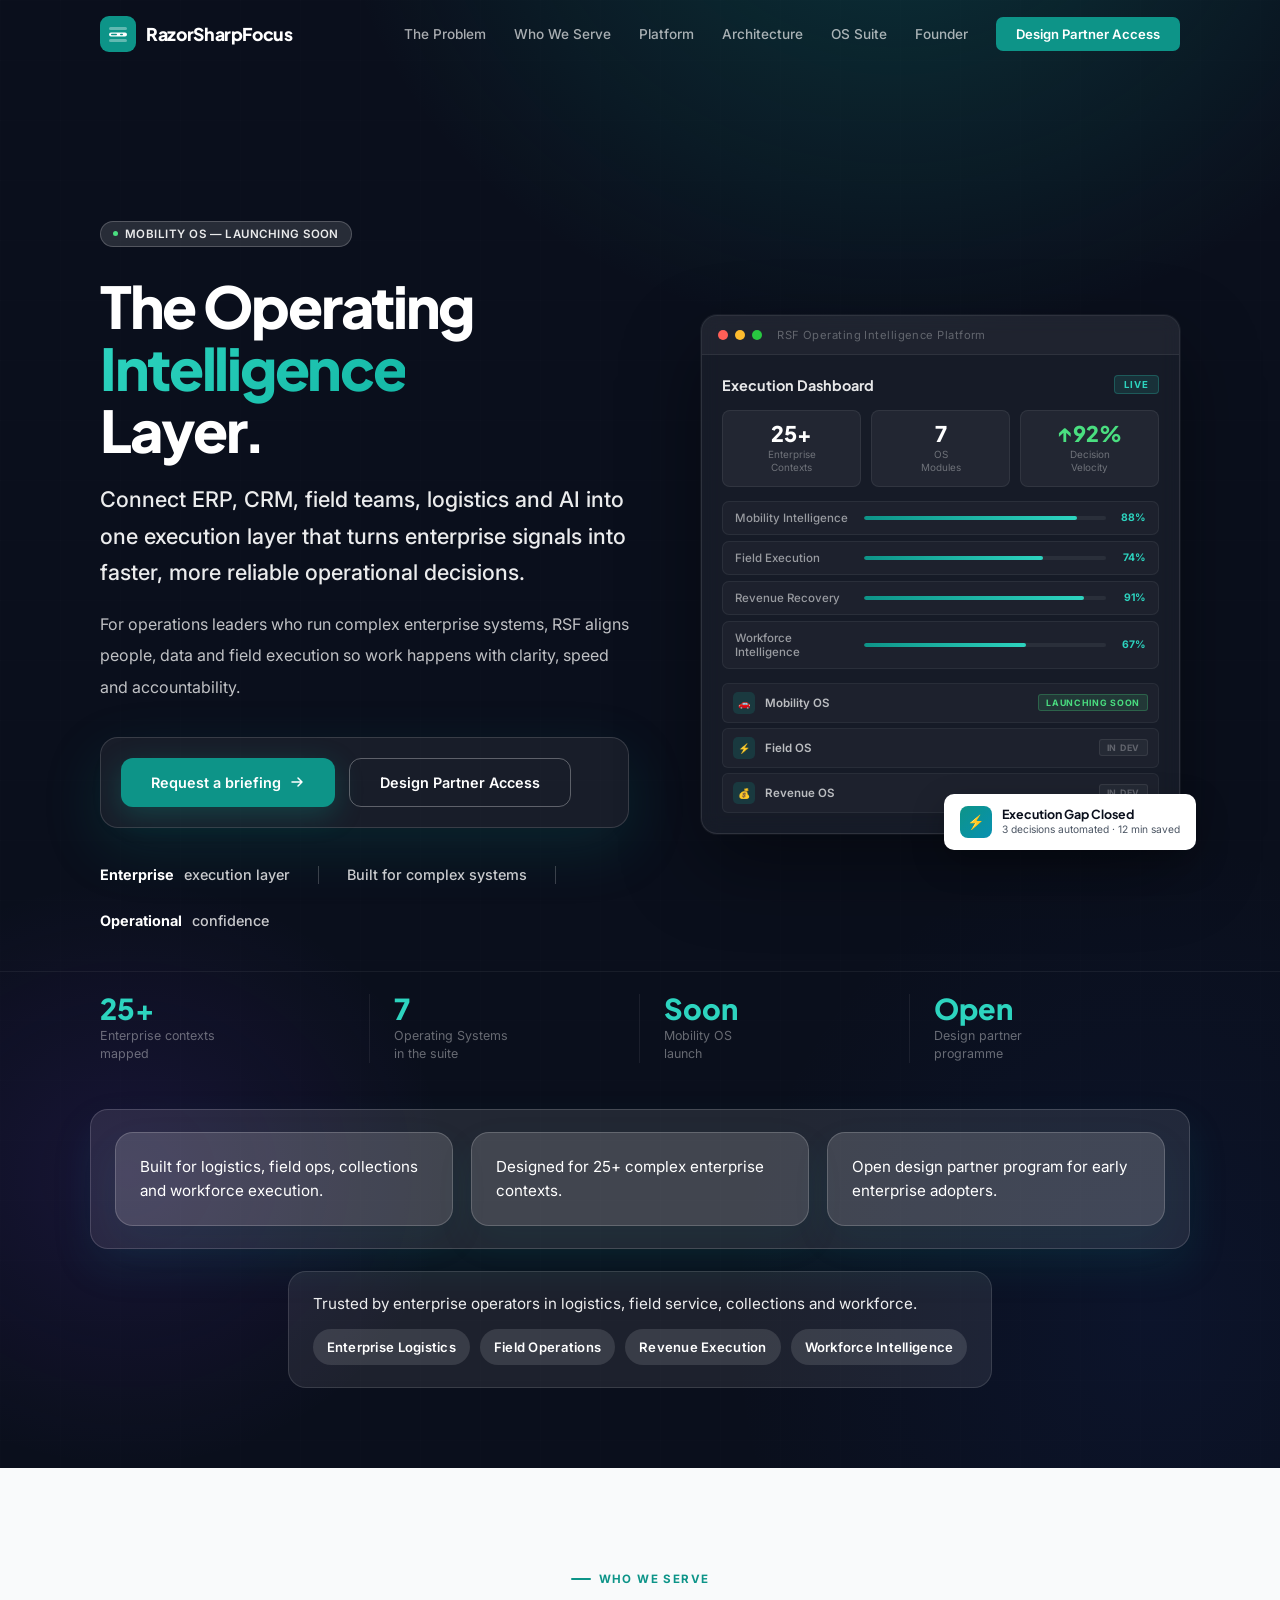
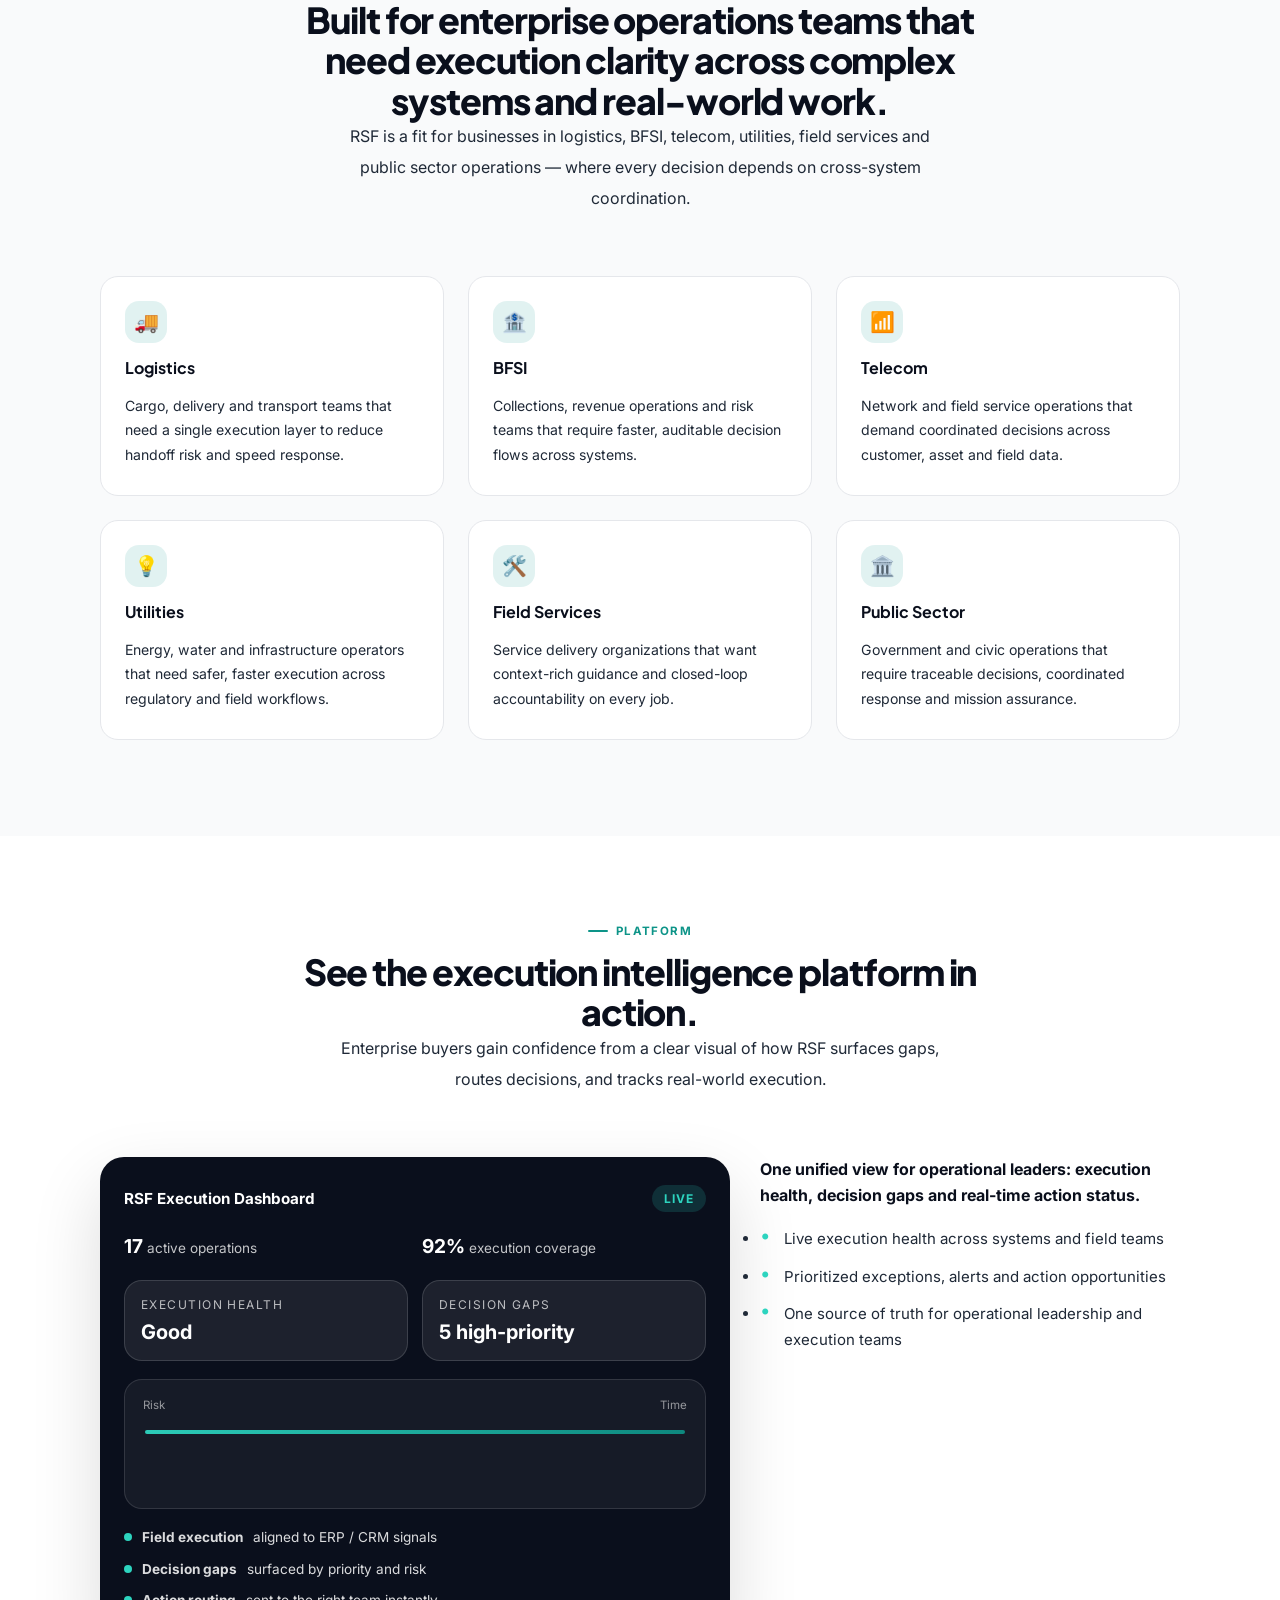
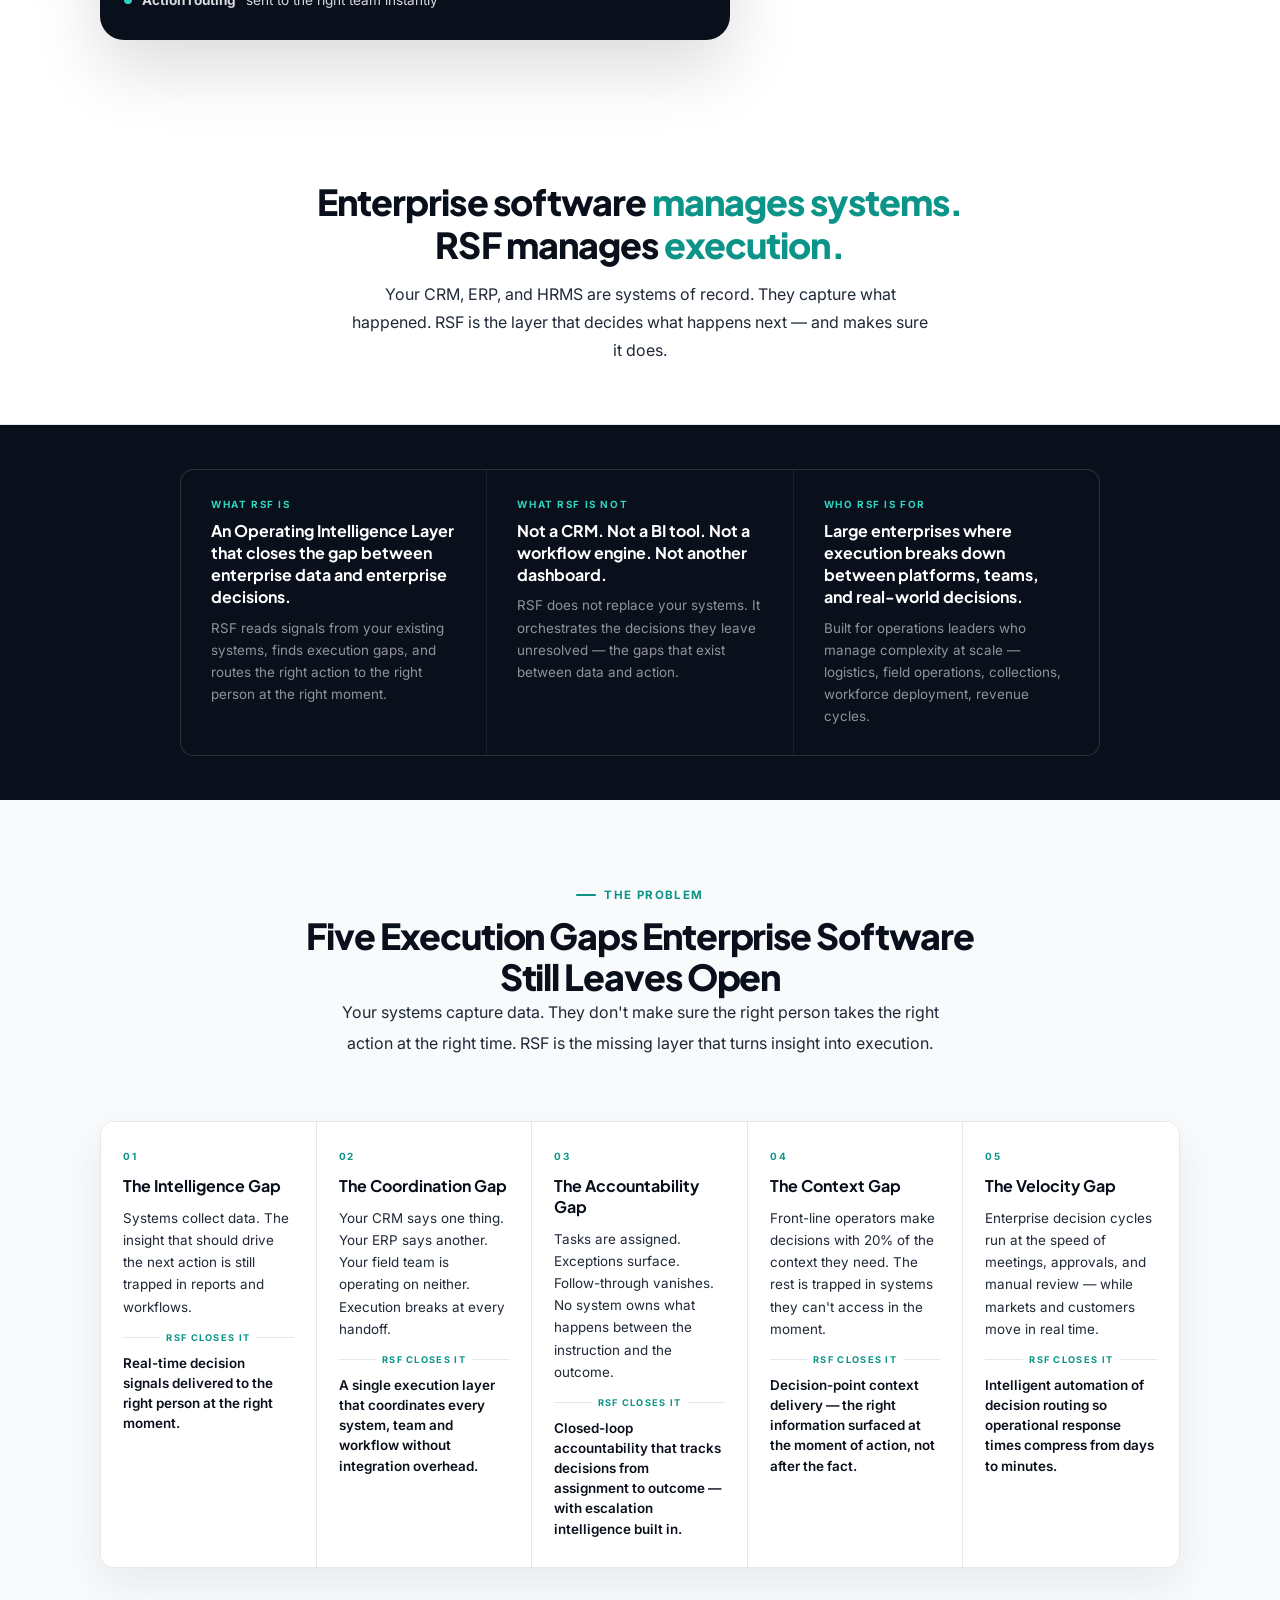
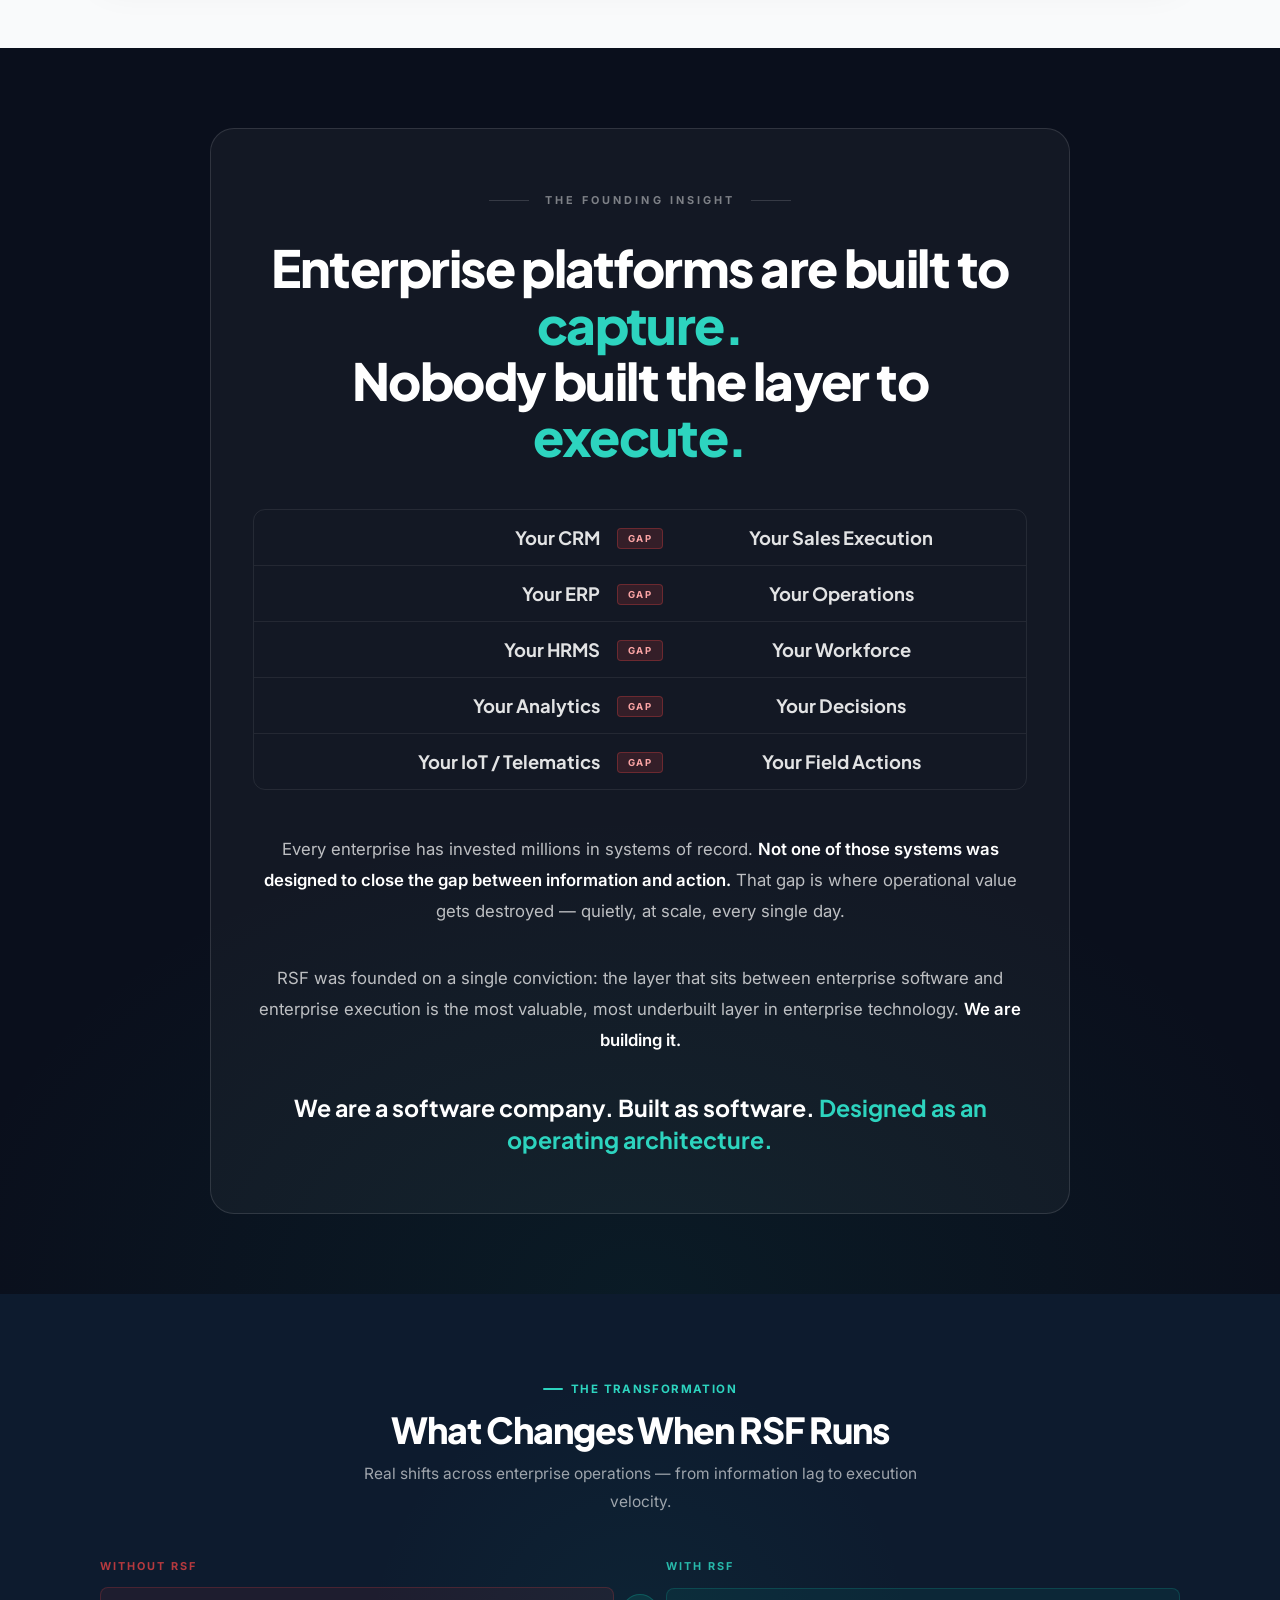
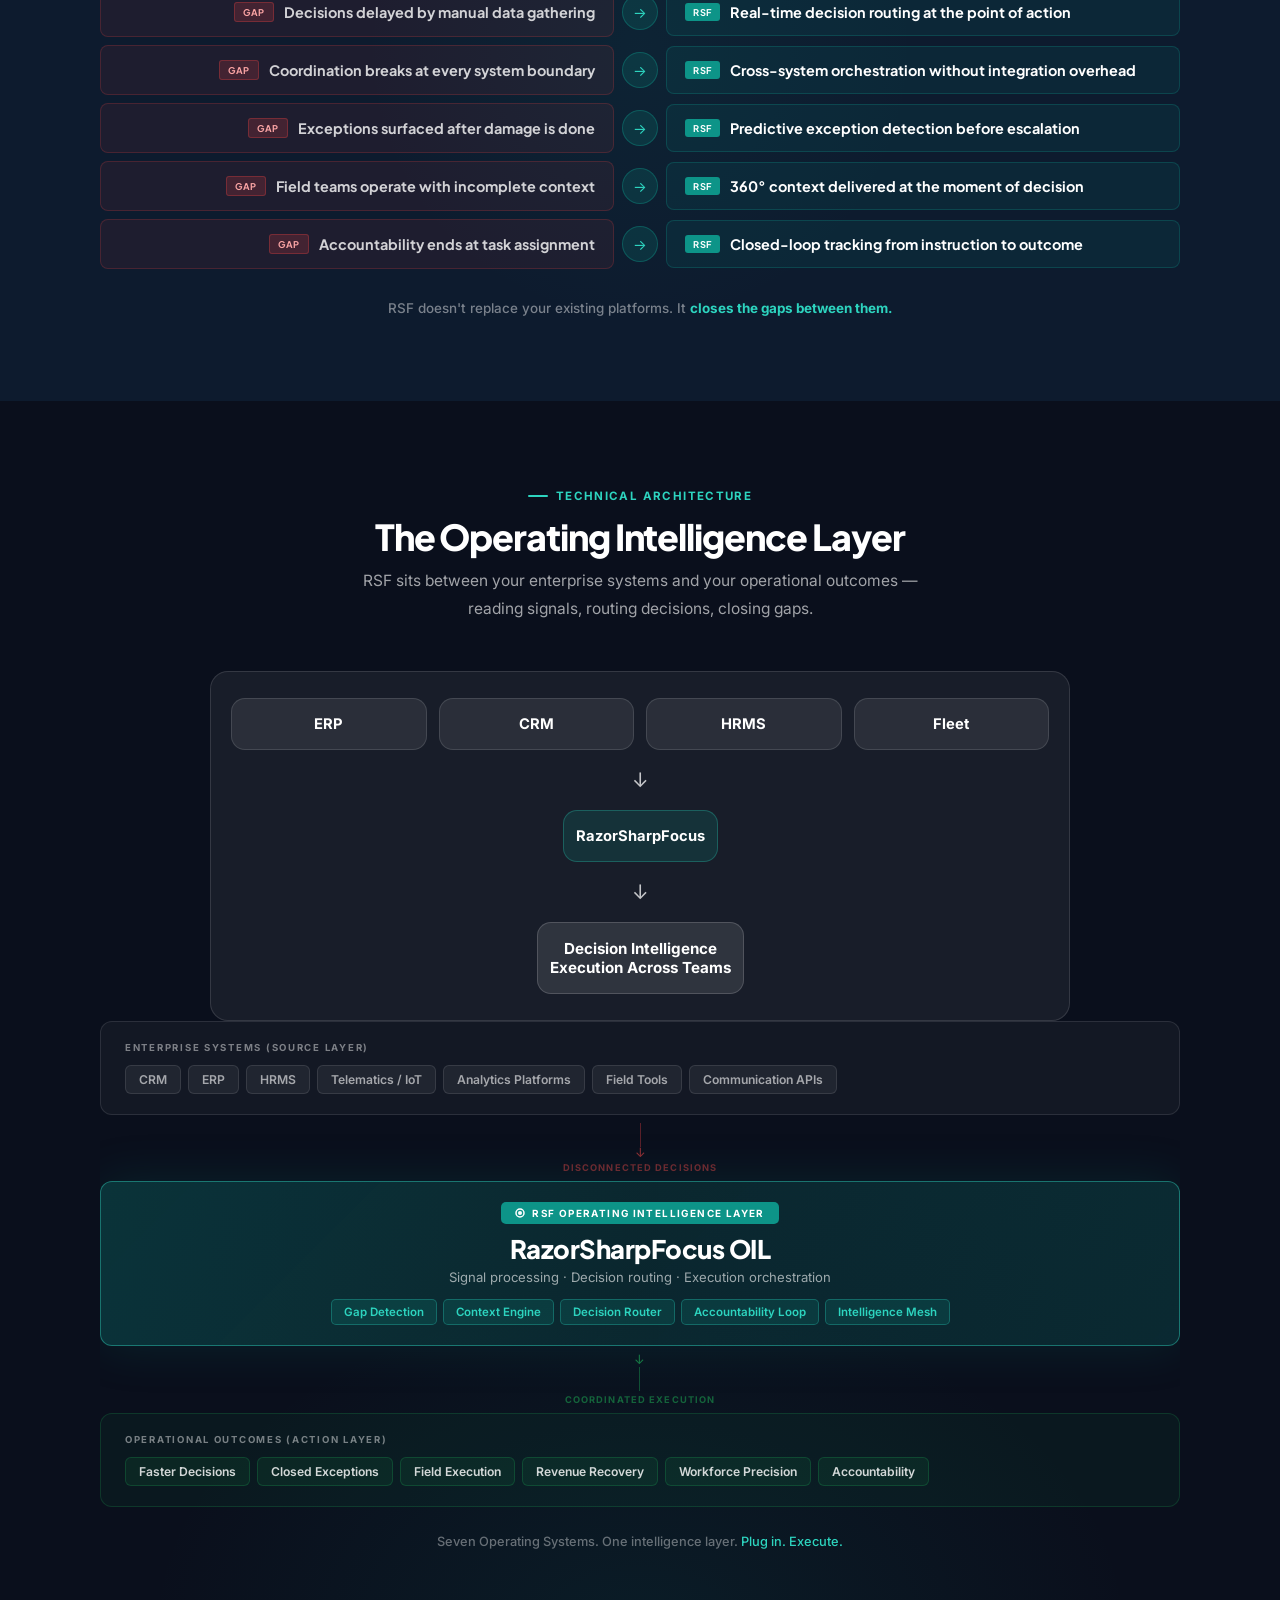
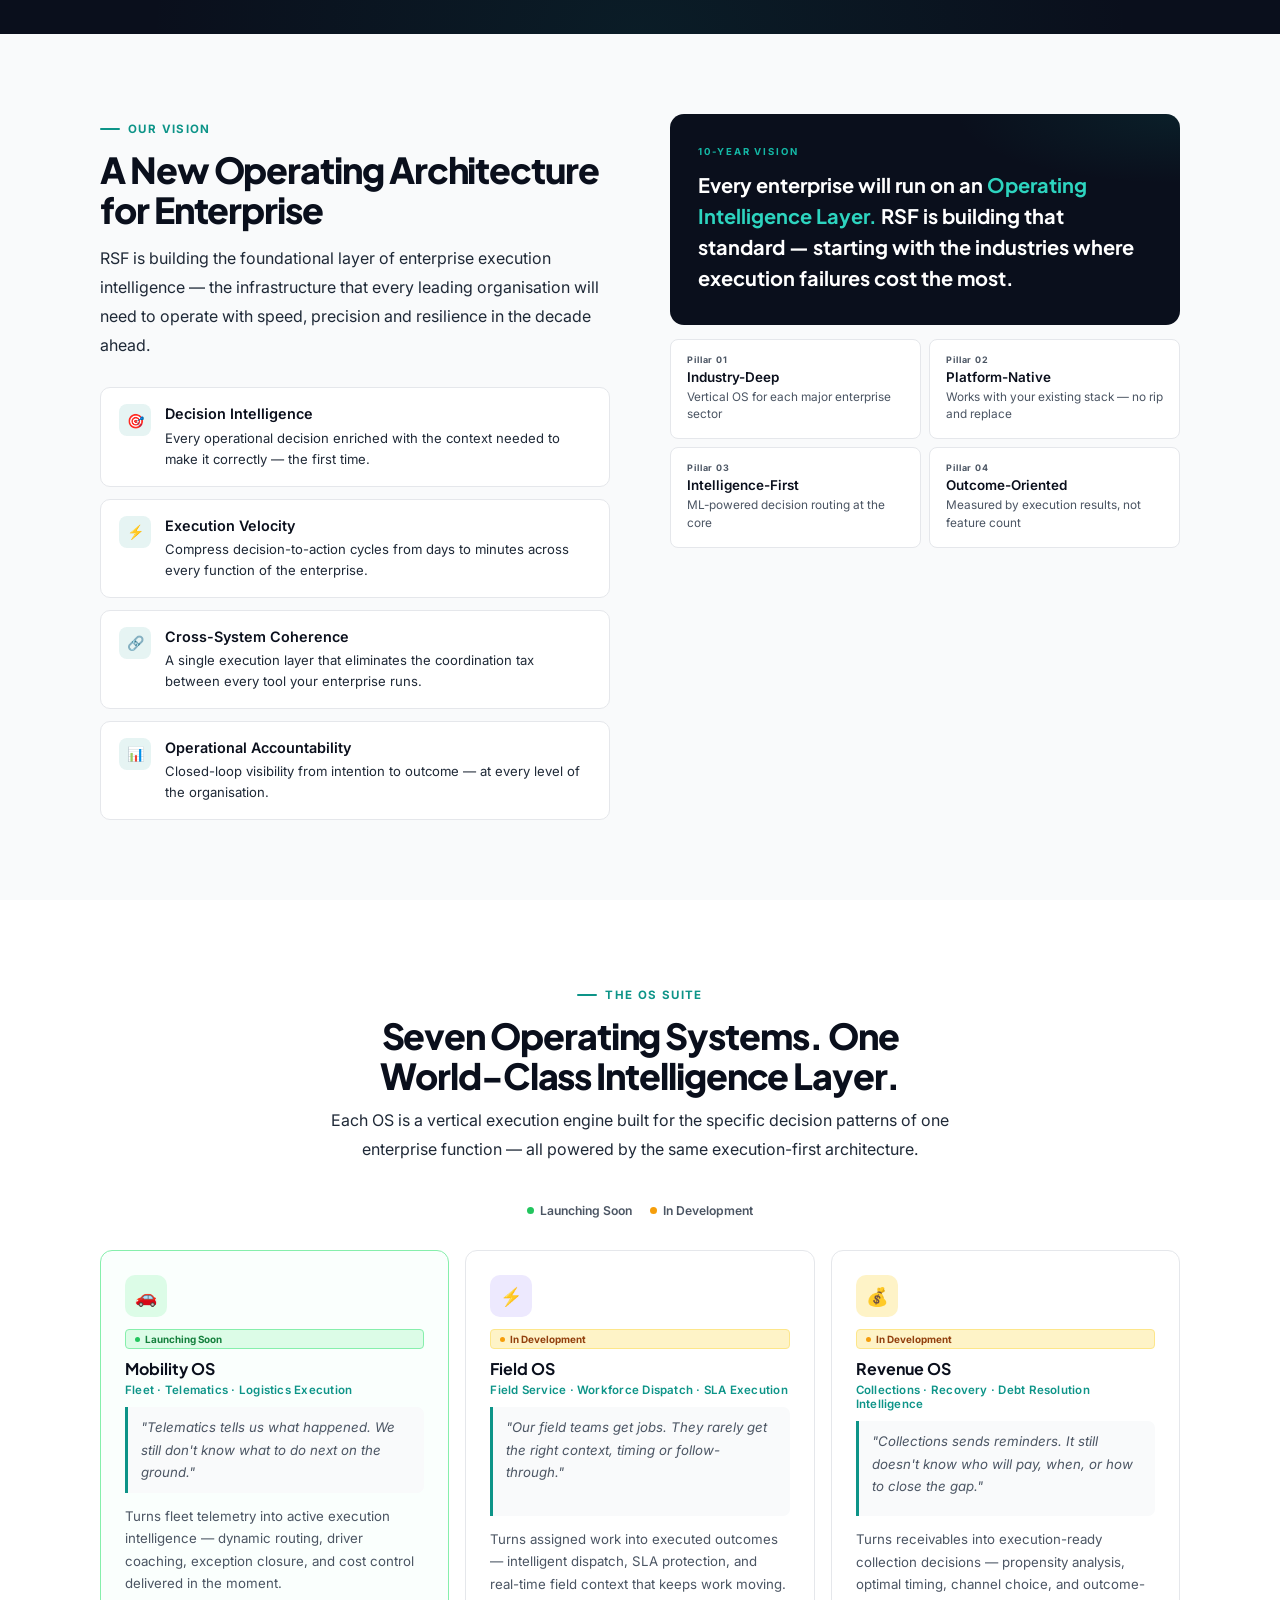
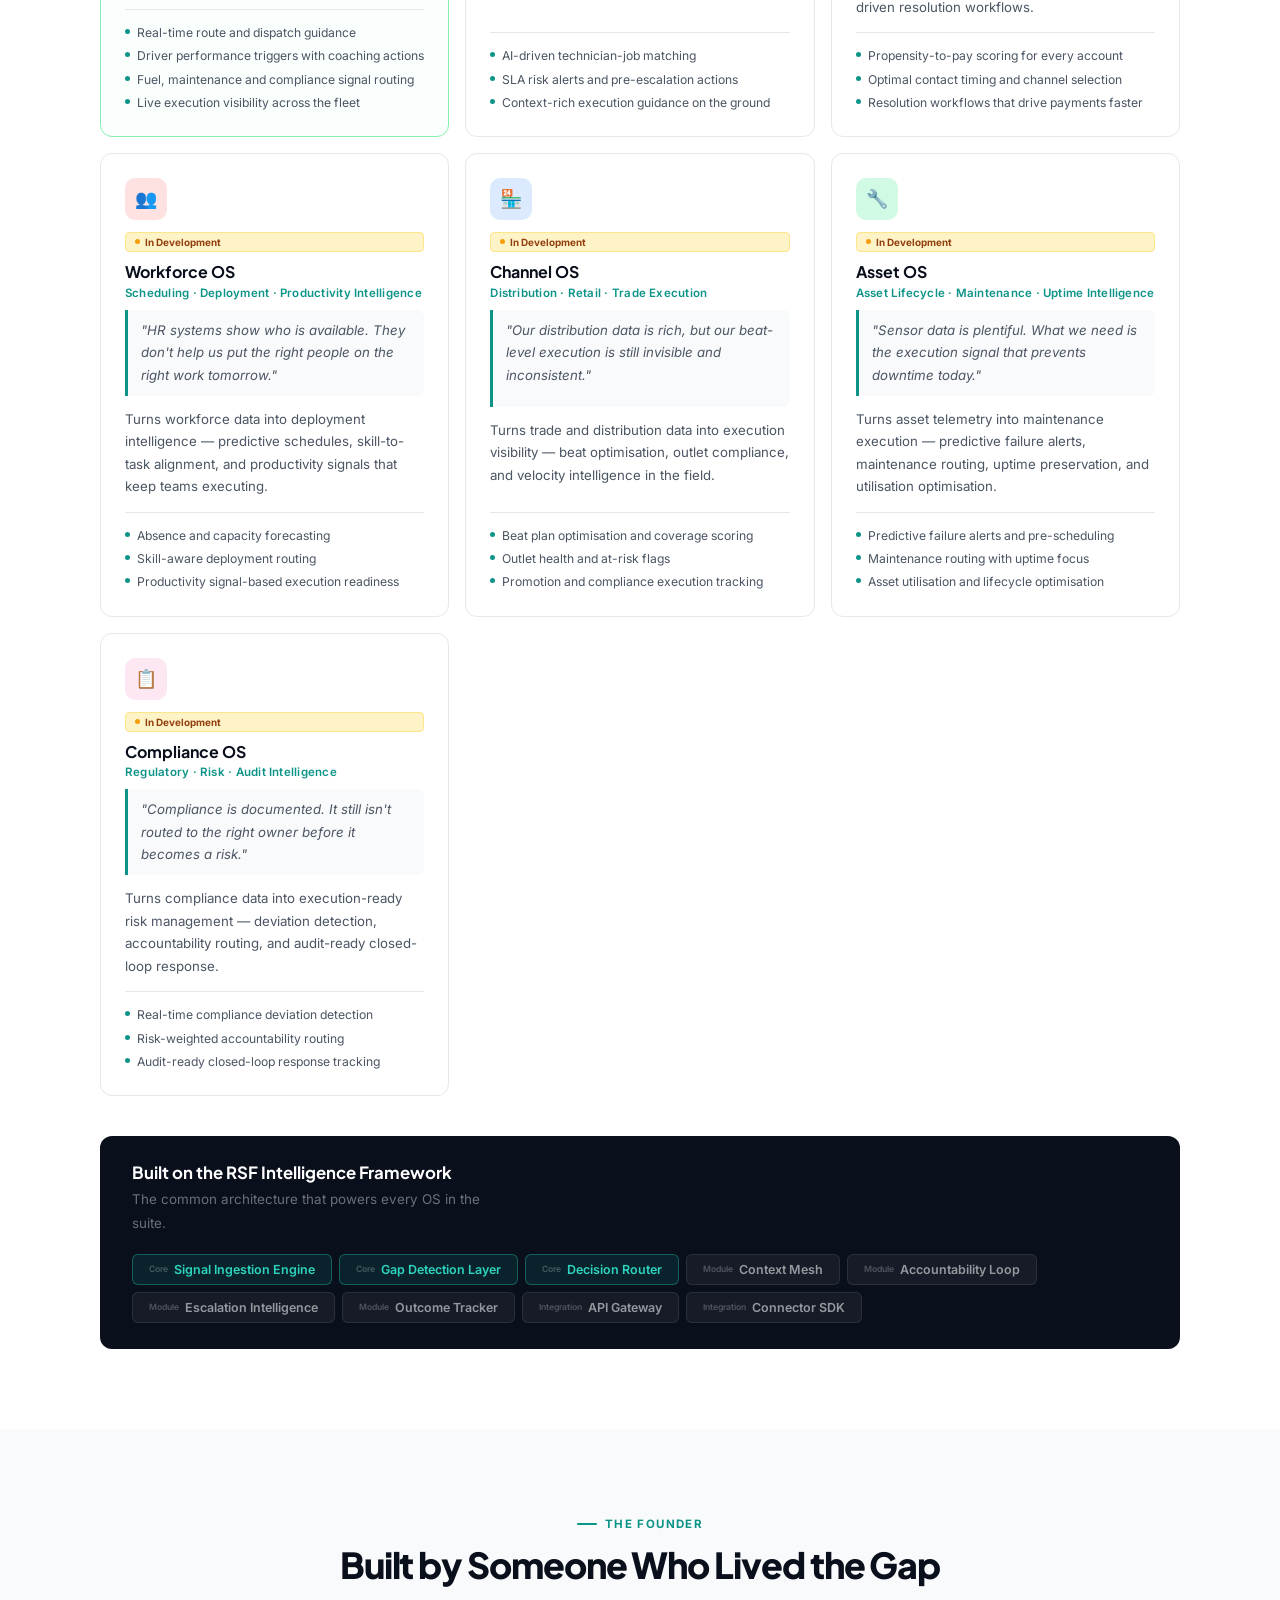
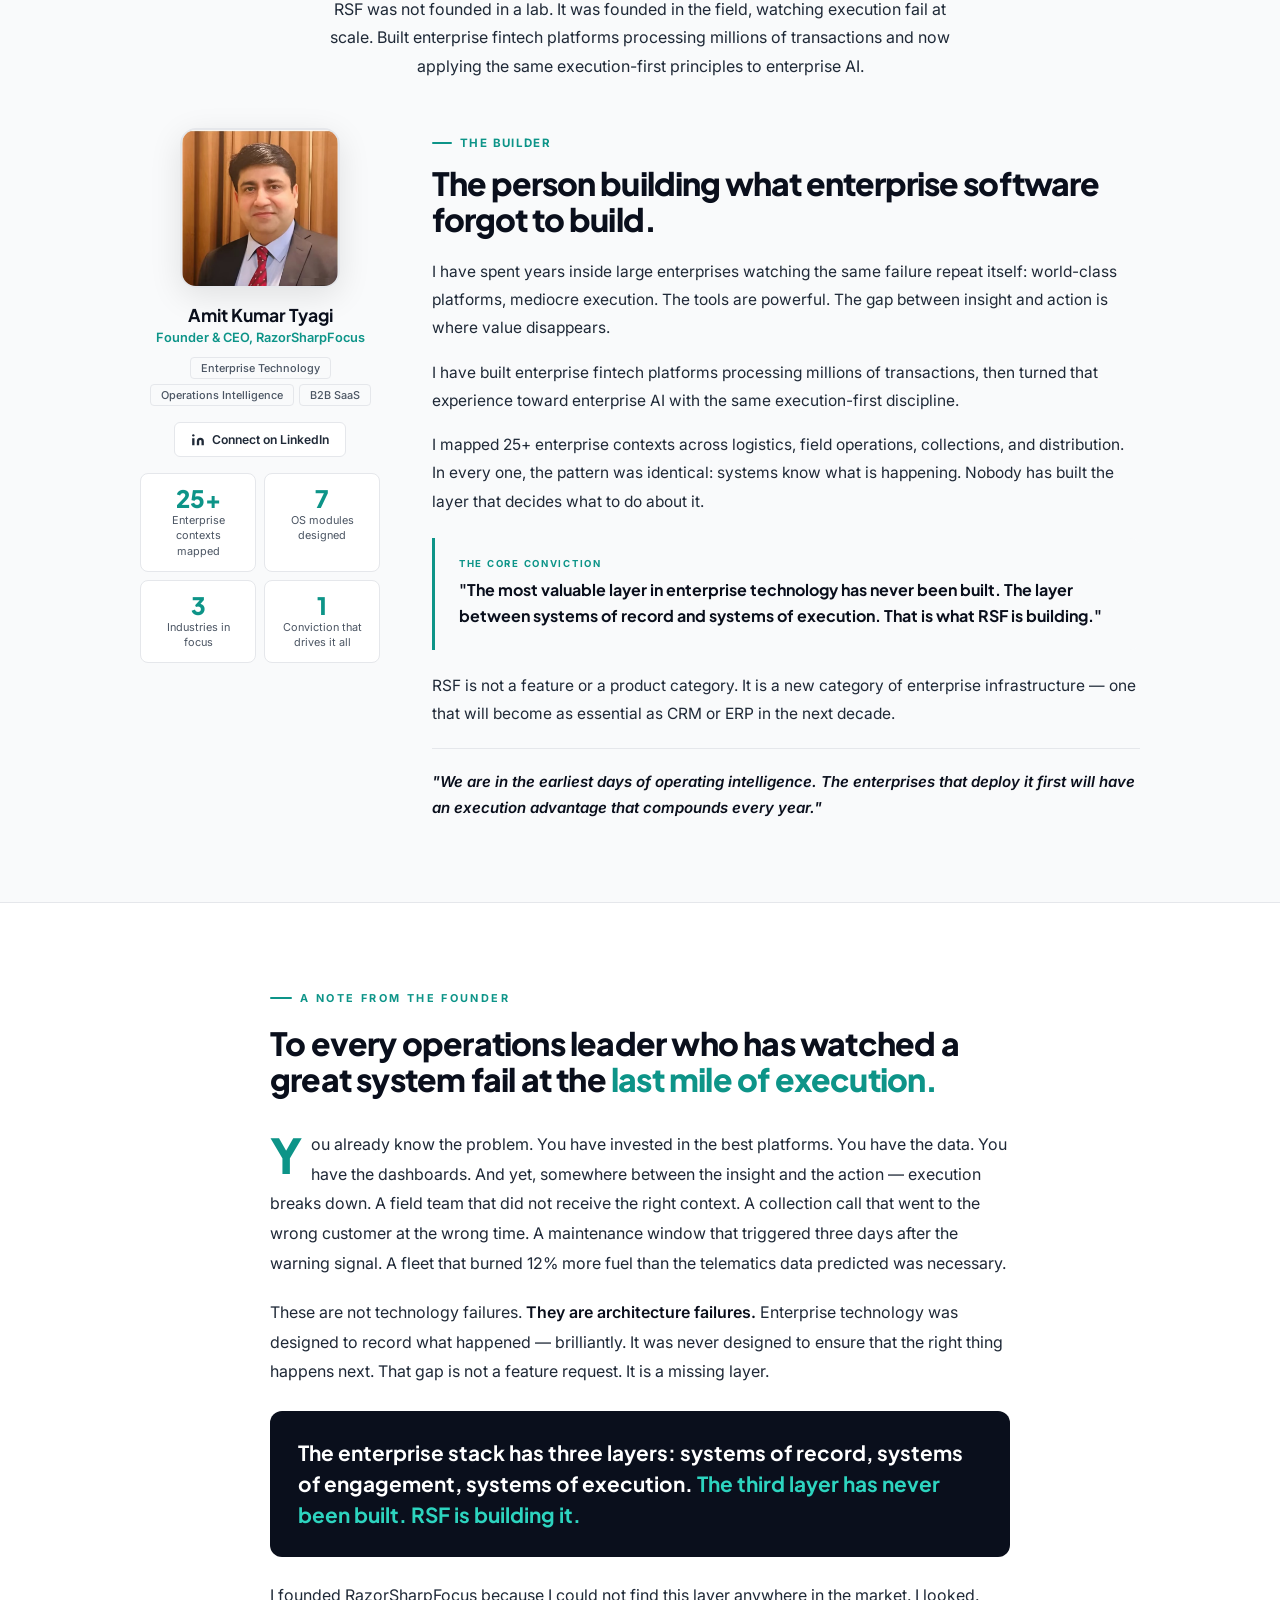
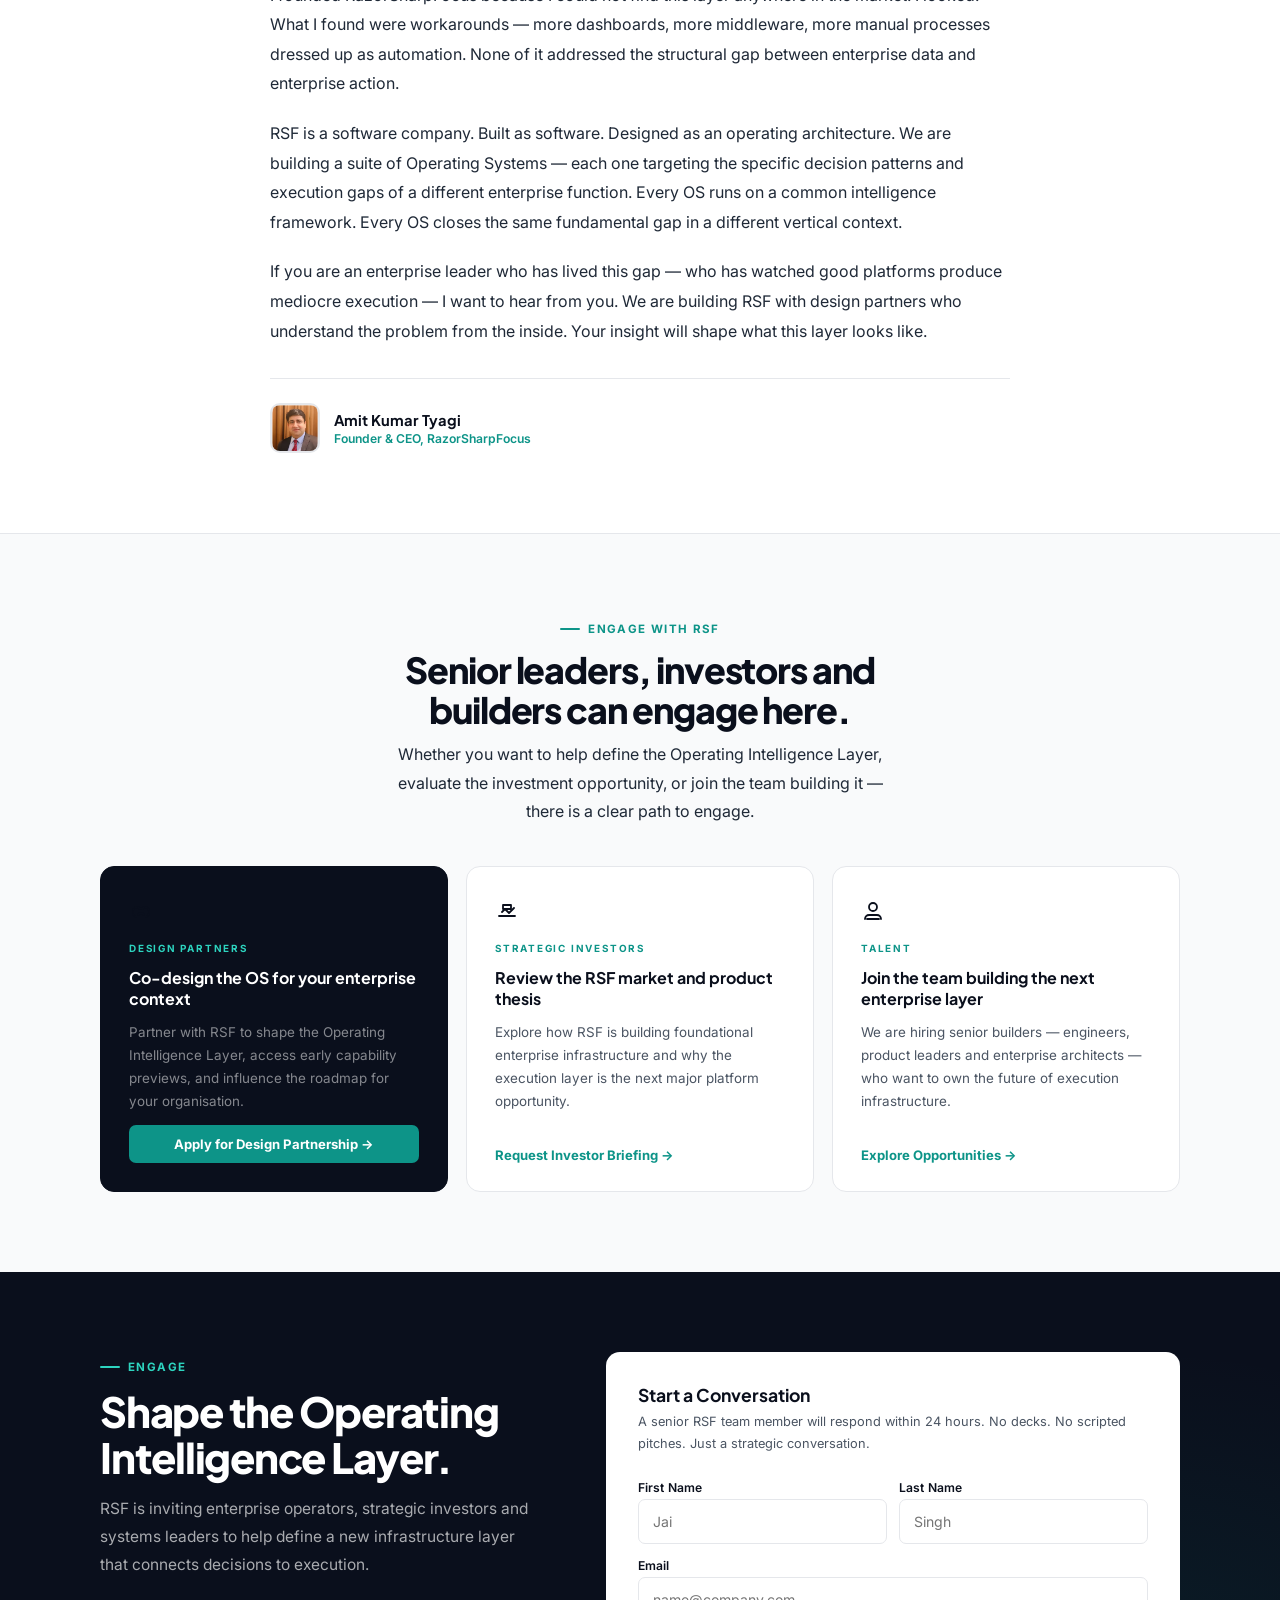
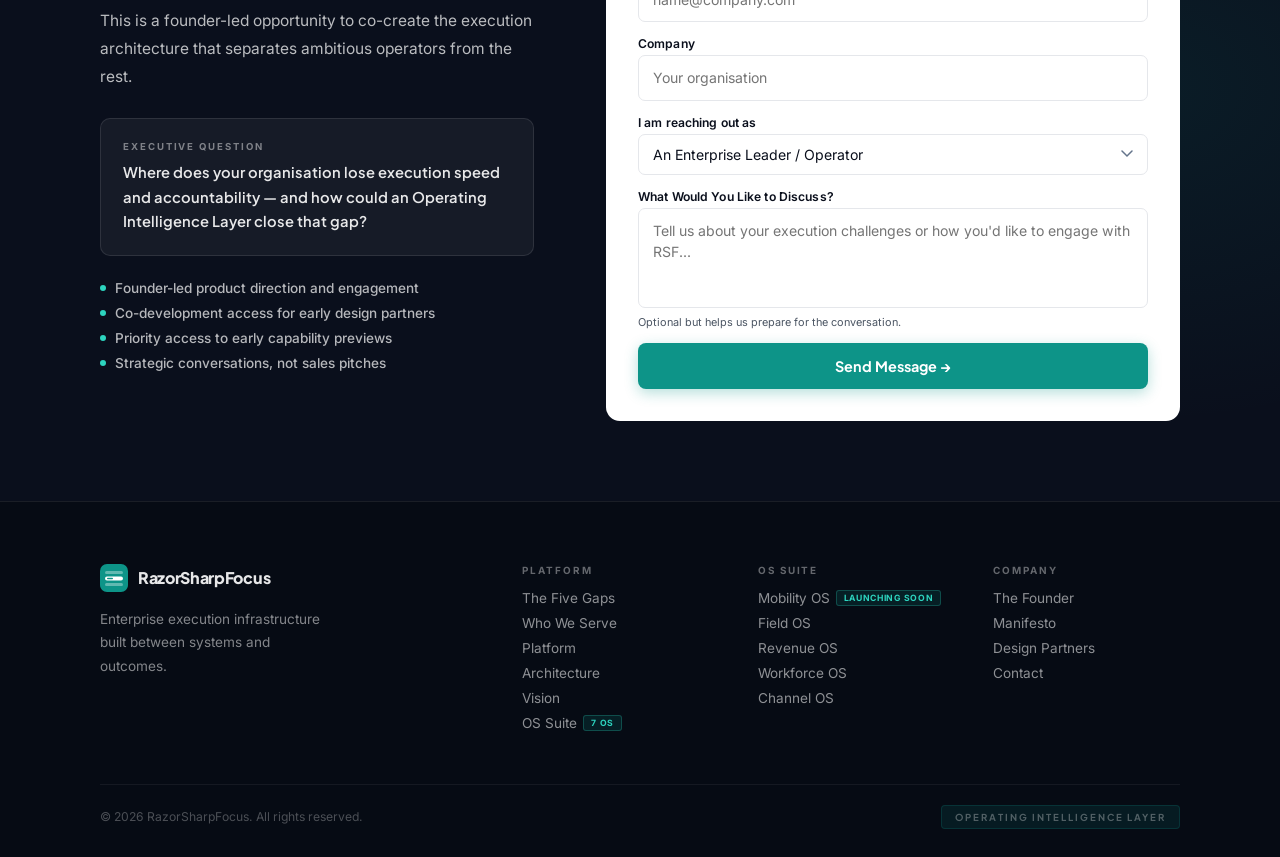
==== commit f8ec39f1: "Refine founder narrative with enterprise fintech and AI experience" ====
--- a/Index.html
+++ b/Index.html
@@ -1558,7 +1558,7 @@
     <div class="founder-head reveal">
       <span class="section-label">The Founder</span>
       <h2>Built by Someone Who Lived the Gap</h2>
-      <p>RSF was not founded in a lab. It was founded in the field, watching execution fail at scale.</p>
+      <p>RSF was not founded in a lab. It was founded in the field, watching execution fail at scale. Built enterprise fintech platforms processing millions of transactions and now applying the same execution-first principles to enterprise AI.</p>
     </div>
     <div class="founder-layout">
       <div class="f-left reveal">
@@ -1586,13 +1586,14 @@
       <div class="f-right reveal">
         <span class="section-label">The Builder</span>
         <h2>The person building what enterprise software forgot to build.</h2>
-        <p class="f-para">I have spent years inside large enterprises watching the same failure repeat itself: world-class platforms, mediocre execution. The tools are powerful. The gap between the tool and the action is where value dies.</p>
+        <p class="f-para">I have spent years inside large enterprises watching the same failure repeat itself: world-class platforms, mediocre execution. The tools are powerful. The gap between insight and action is where value disappears.</p>
+        <p class="f-para">I have built enterprise fintech platforms processing millions of transactions, then turned that experience toward enterprise AI with the same execution-first discipline.</p>
         <p class="f-para">I mapped 25+ enterprise contexts across logistics, field operations, collections, and distribution. In every one, the pattern was identical: systems know what is happening. Nobody has built the layer that decides what to do about it.</p>
         <div class="conviction">
           <div class="conv-label">The Core Conviction</div>
           <p>"The most valuable layer in enterprise technology has never been built. The layer between systems of record and systems of execution. That is what RSF is building."</p>
         </div>
-        <p class="f-para">RSF is not a feature or a product category. It is a new category of enterprise infrastructure — one that I believe will become as essential as the CRM or ERP in the next decade.</p>
+        <p class="f-para">RSF is not a feature or a product category. It is a new category of enterprise infrastructure — one that will become as essential as CRM or ERP in the next decade.</p>
         <p class="f-close">"We are in the earliest days of operating intelligence. The enterprises that deploy it first will have an execution advantage that compounds every year."</p>
       </div>
     </div>
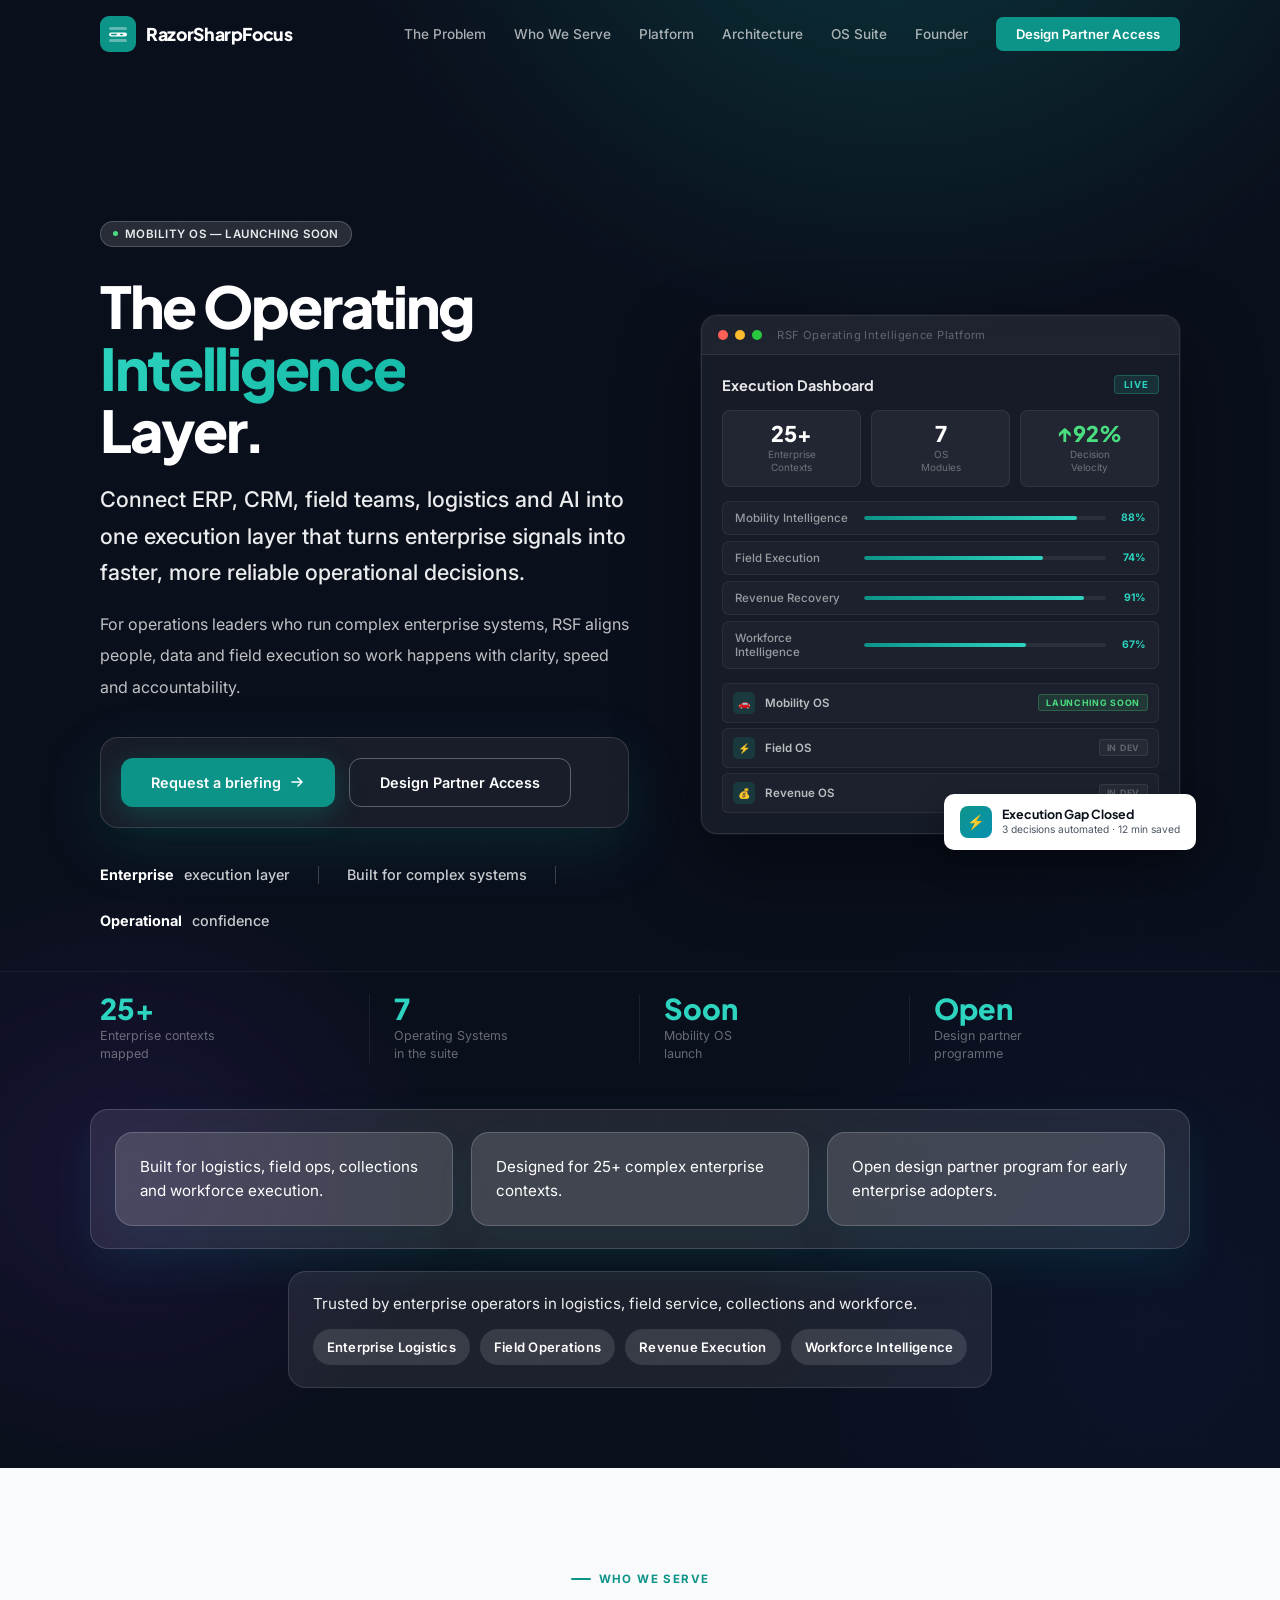
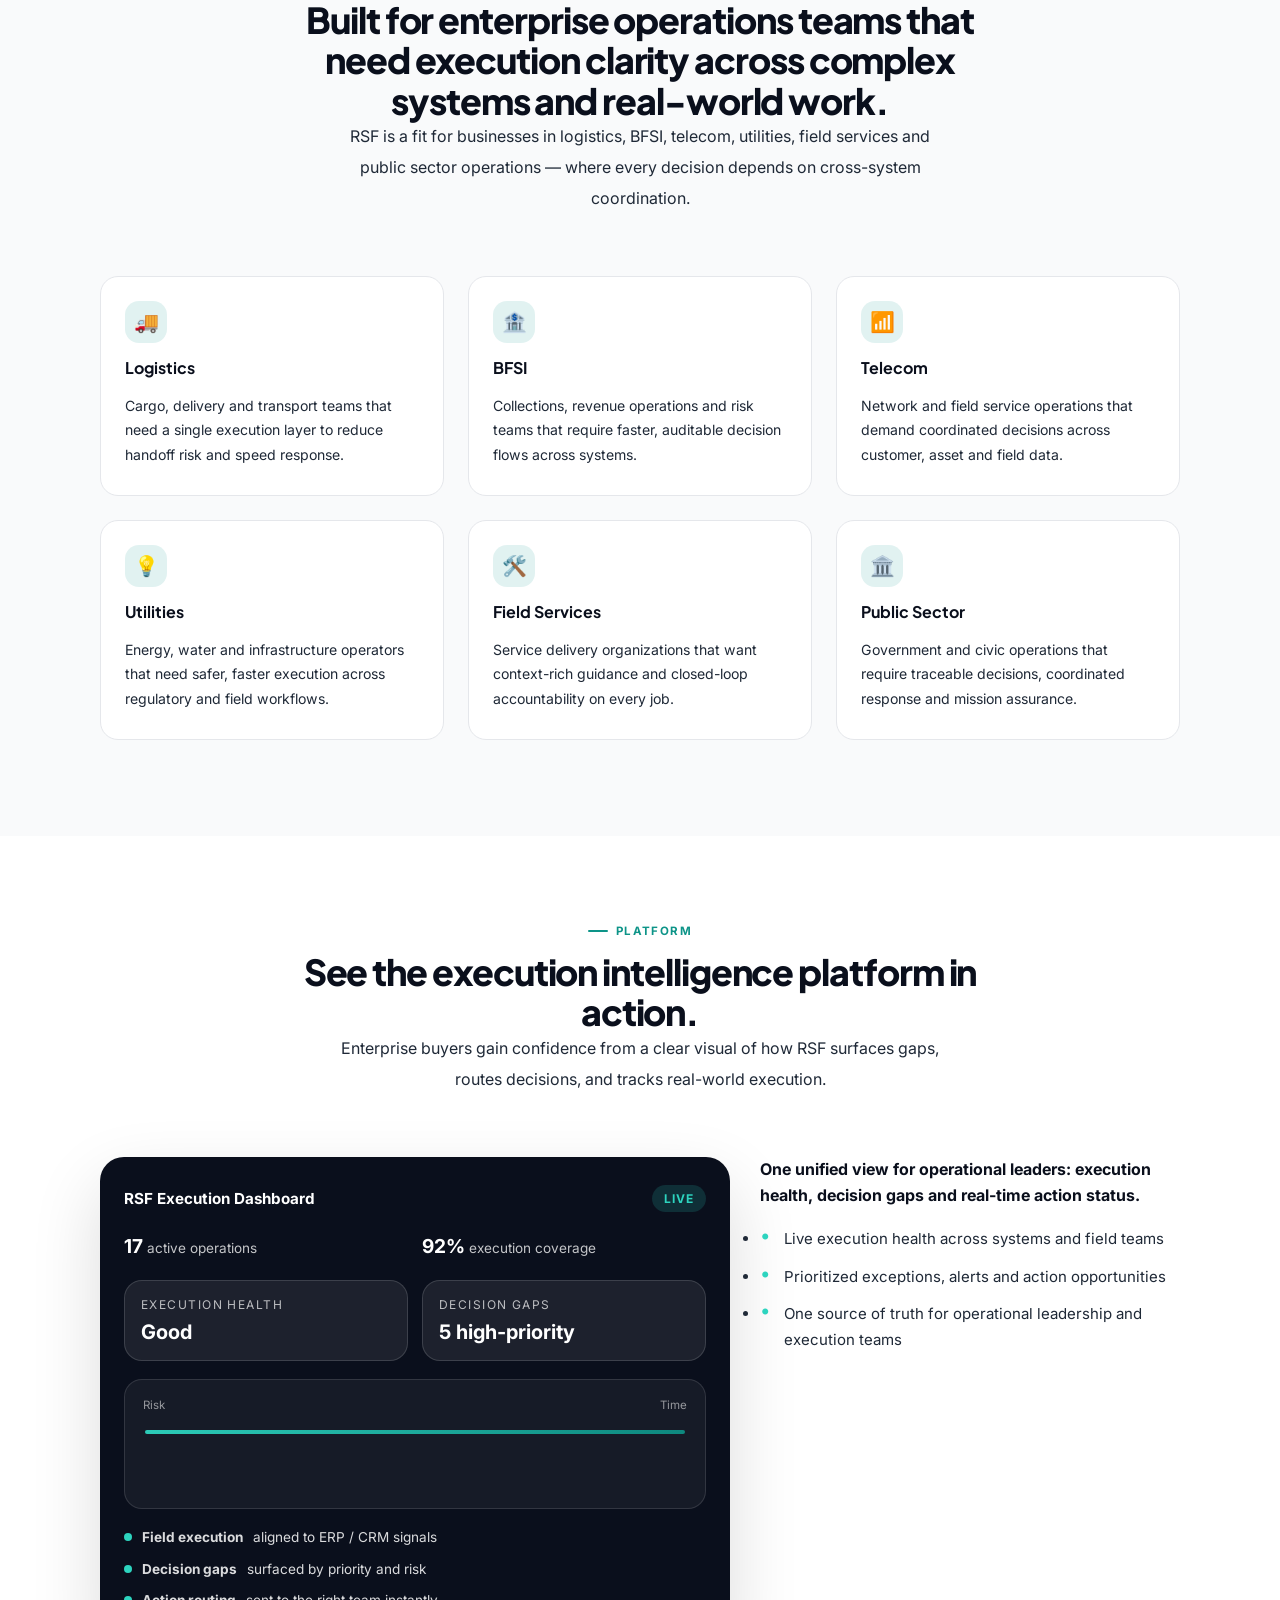
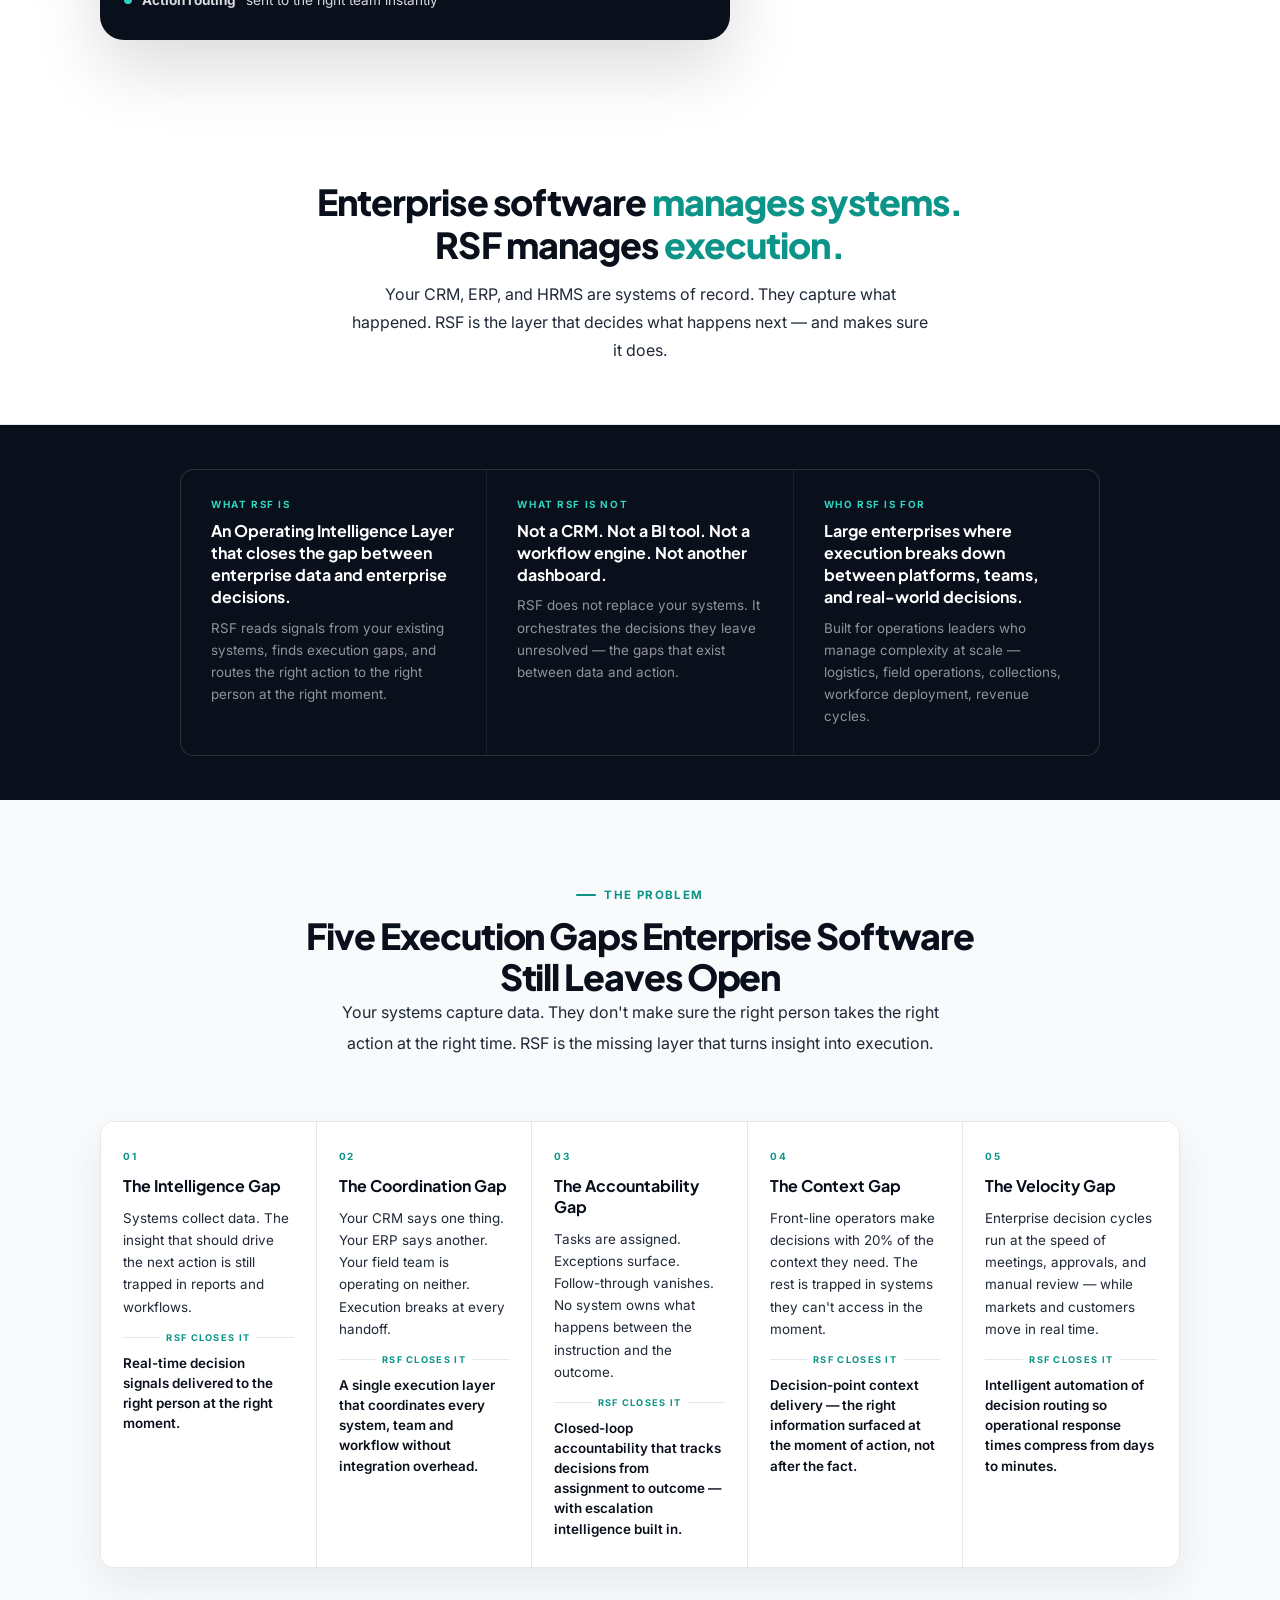
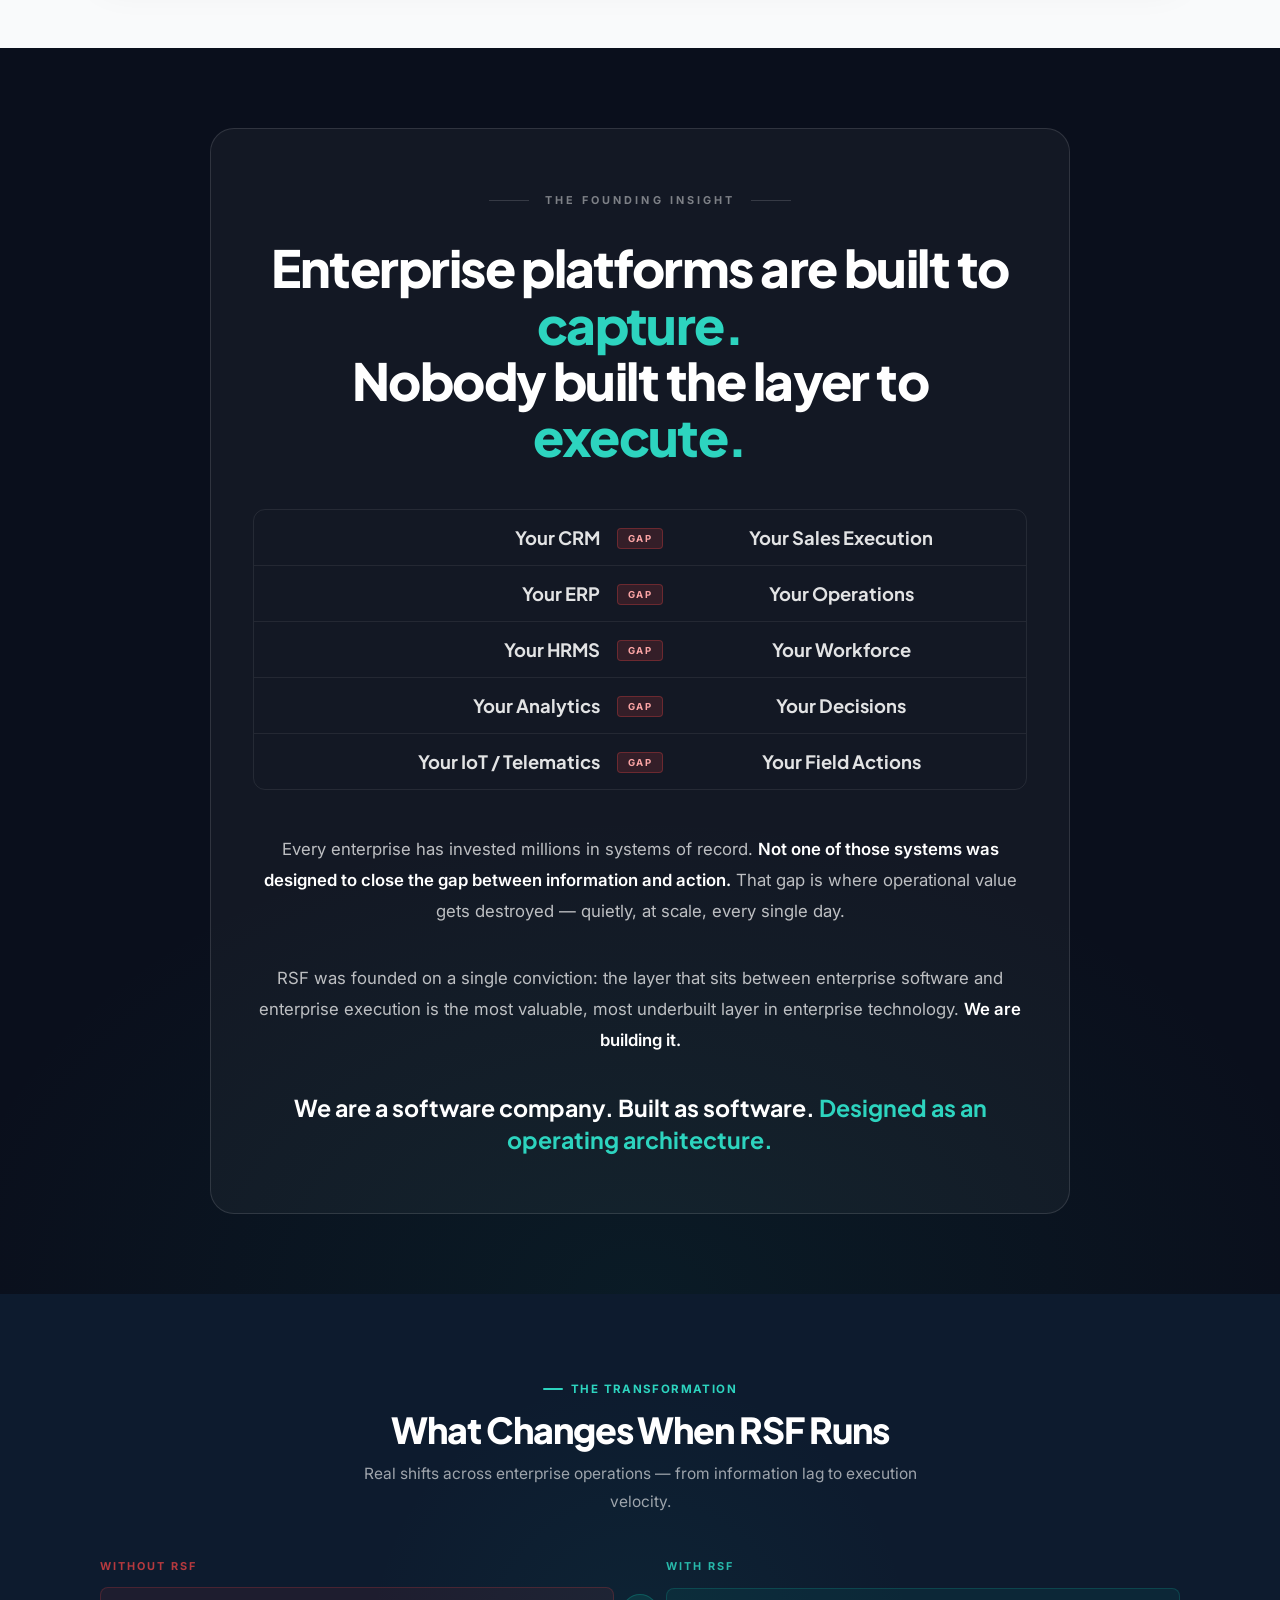
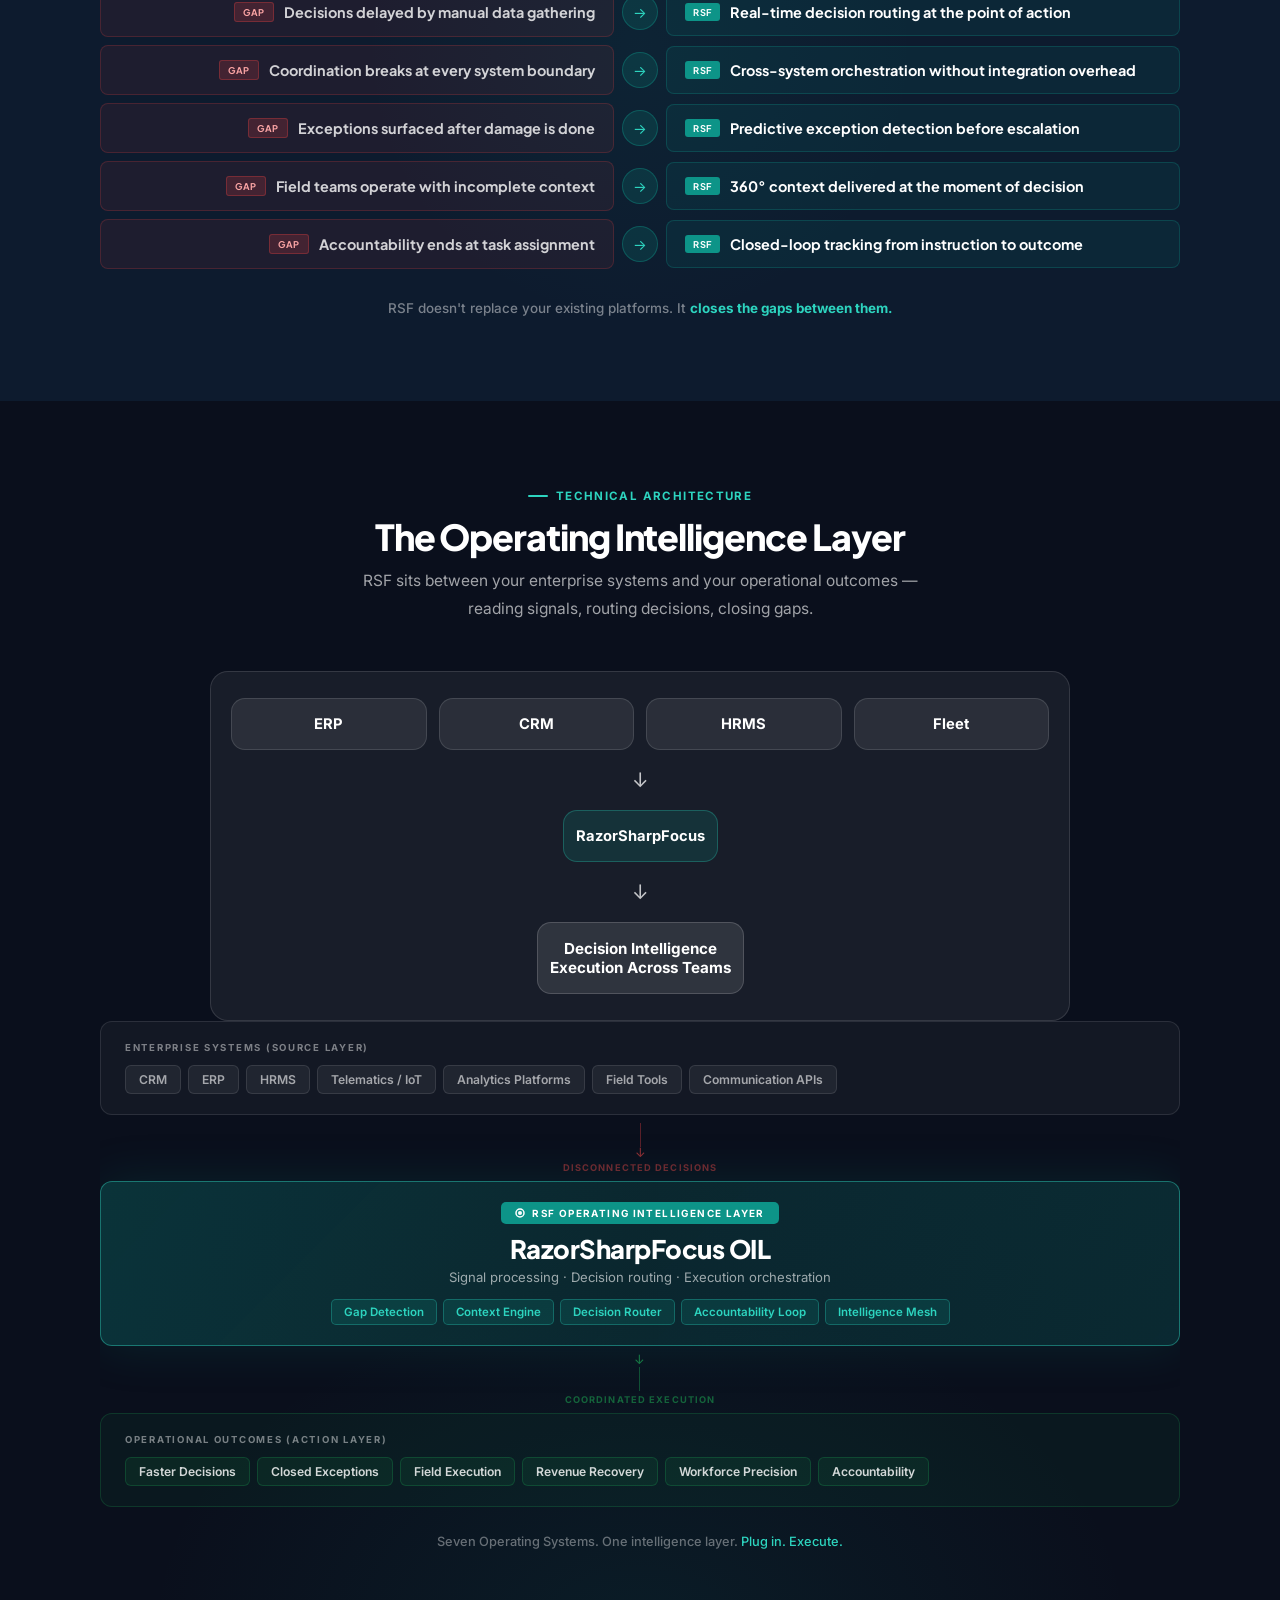
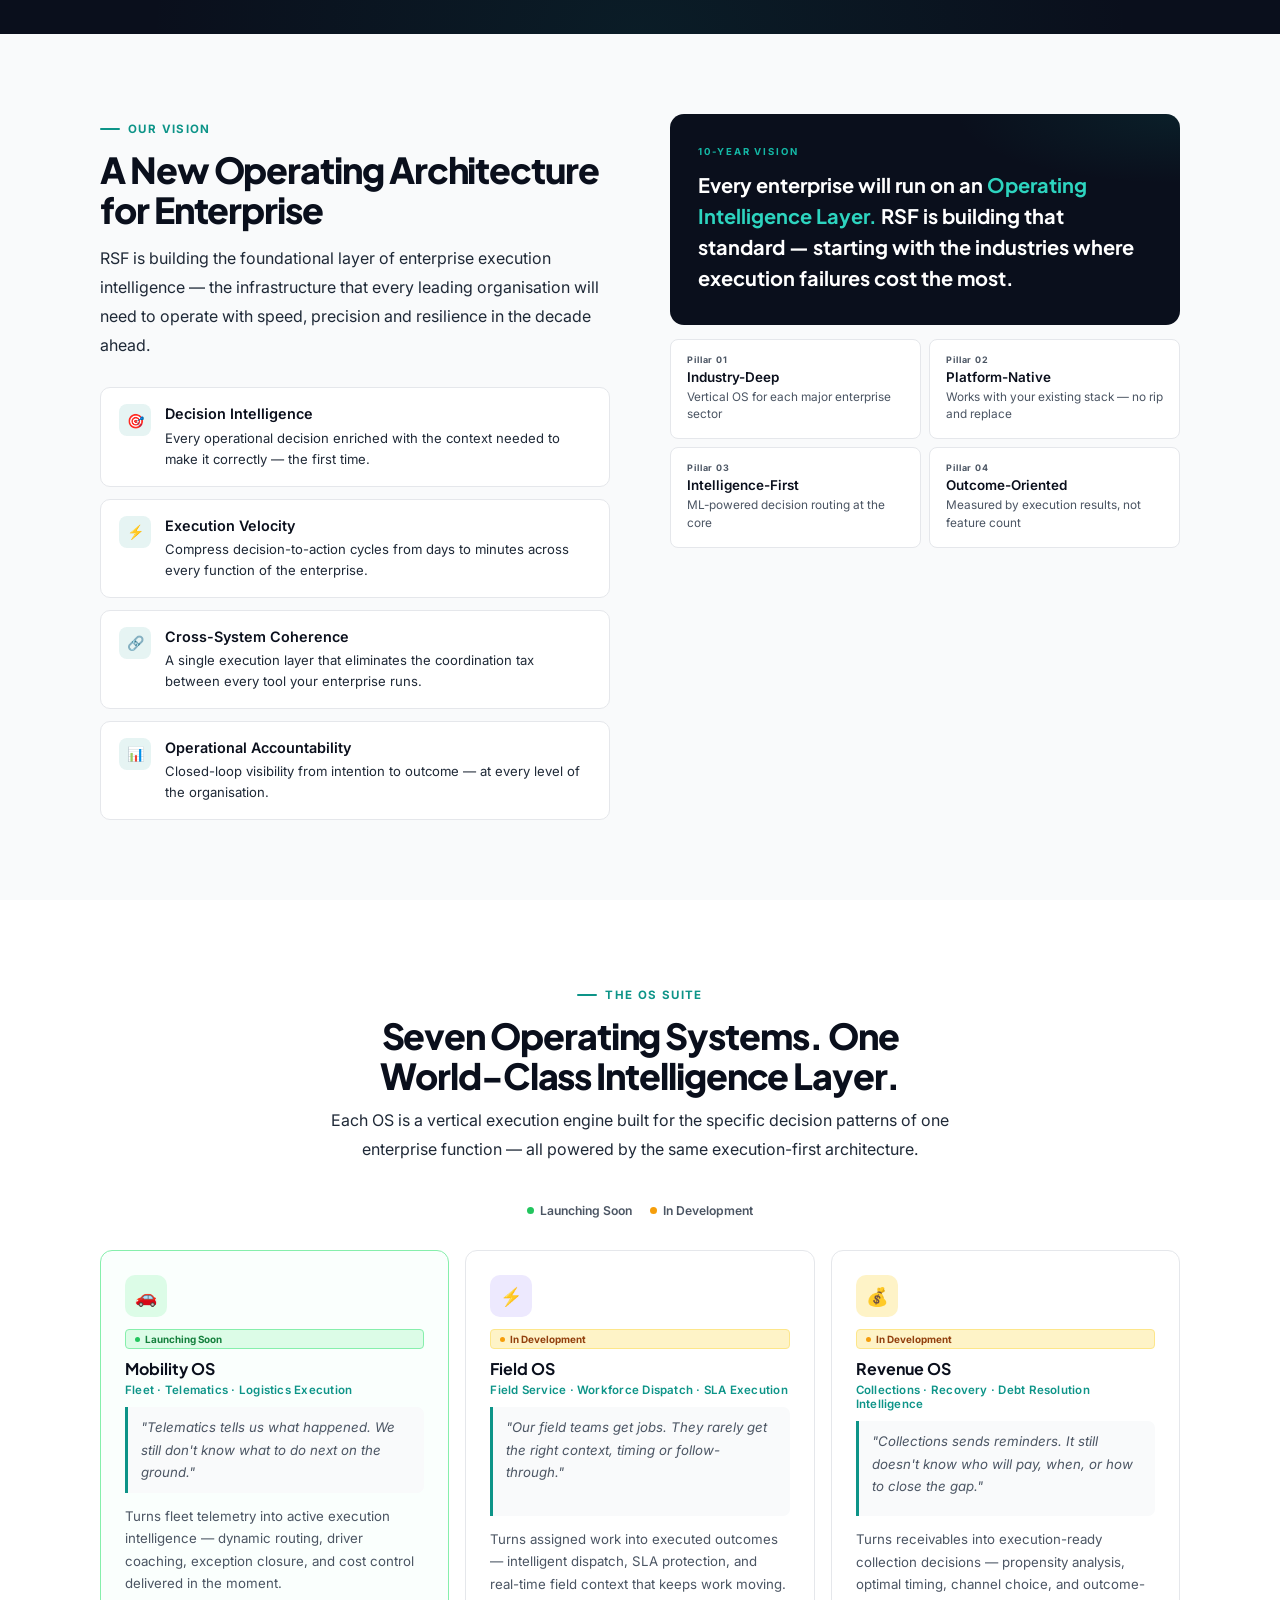
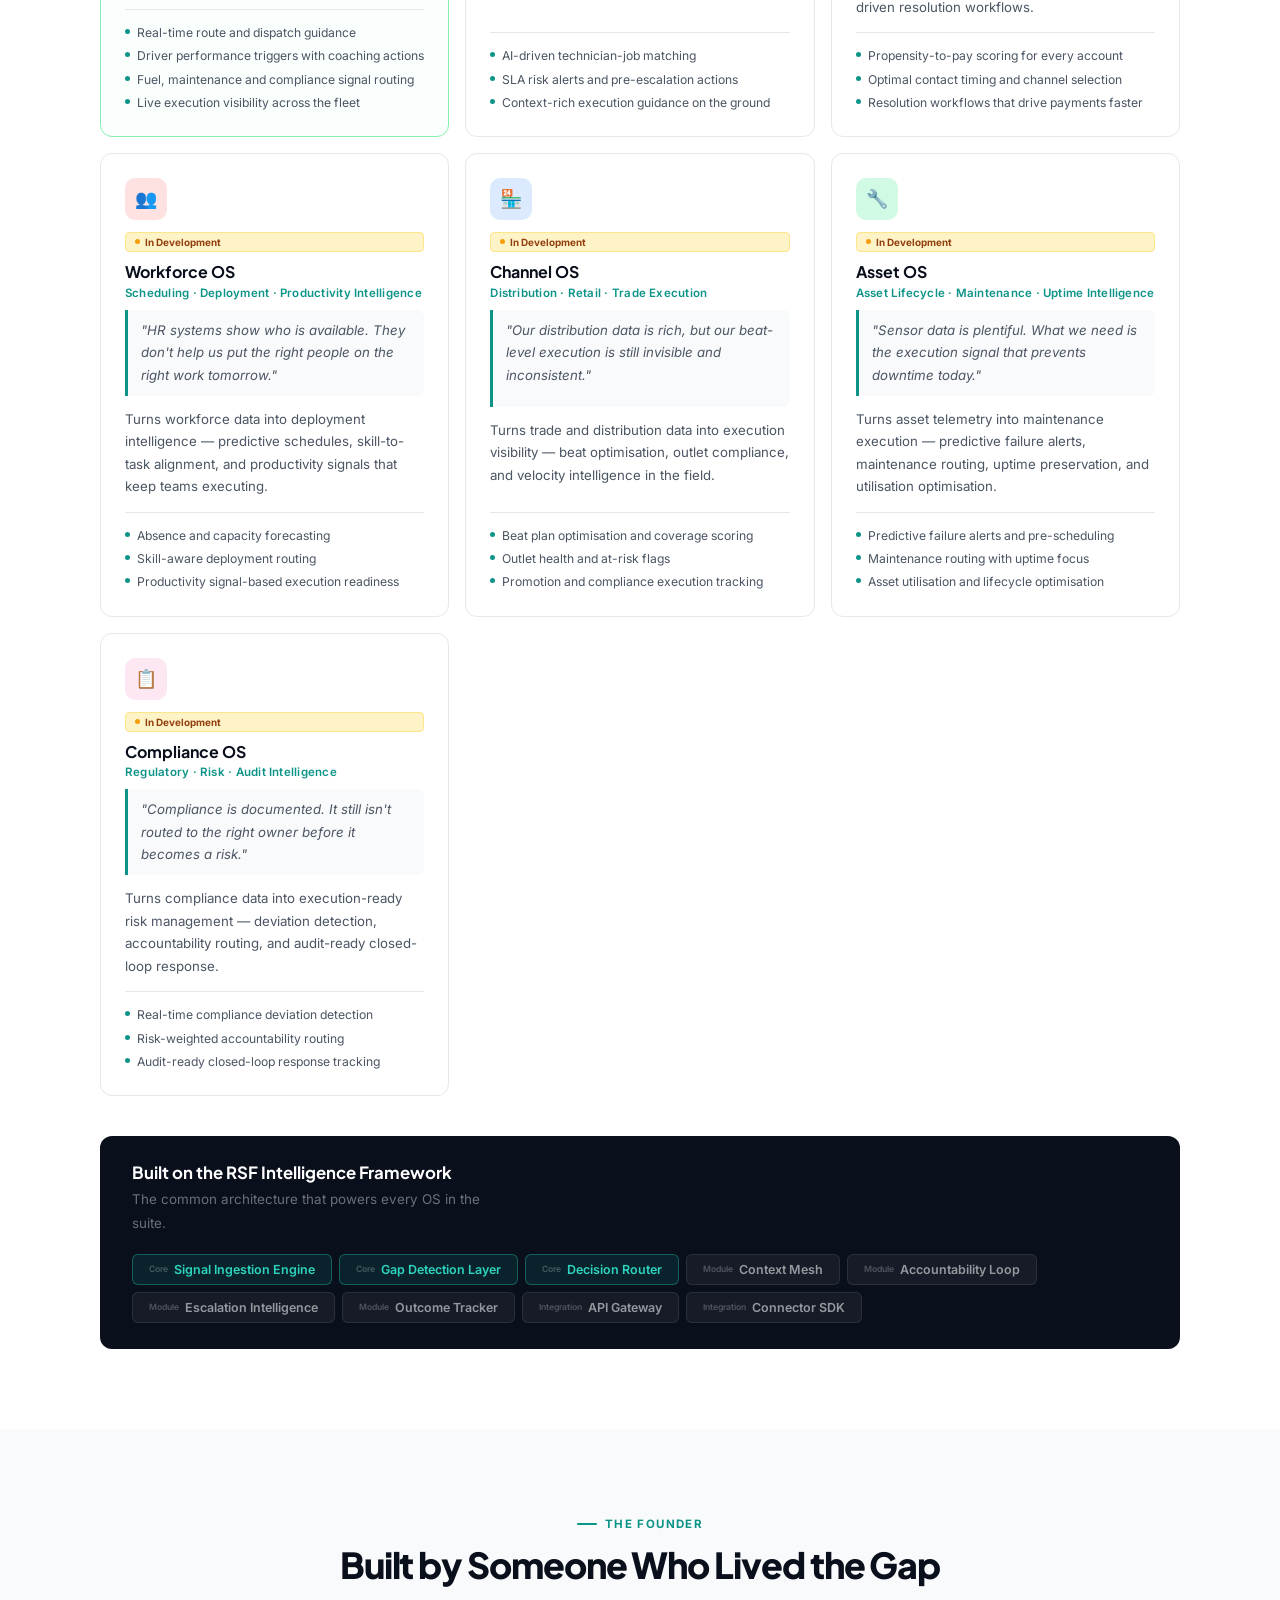
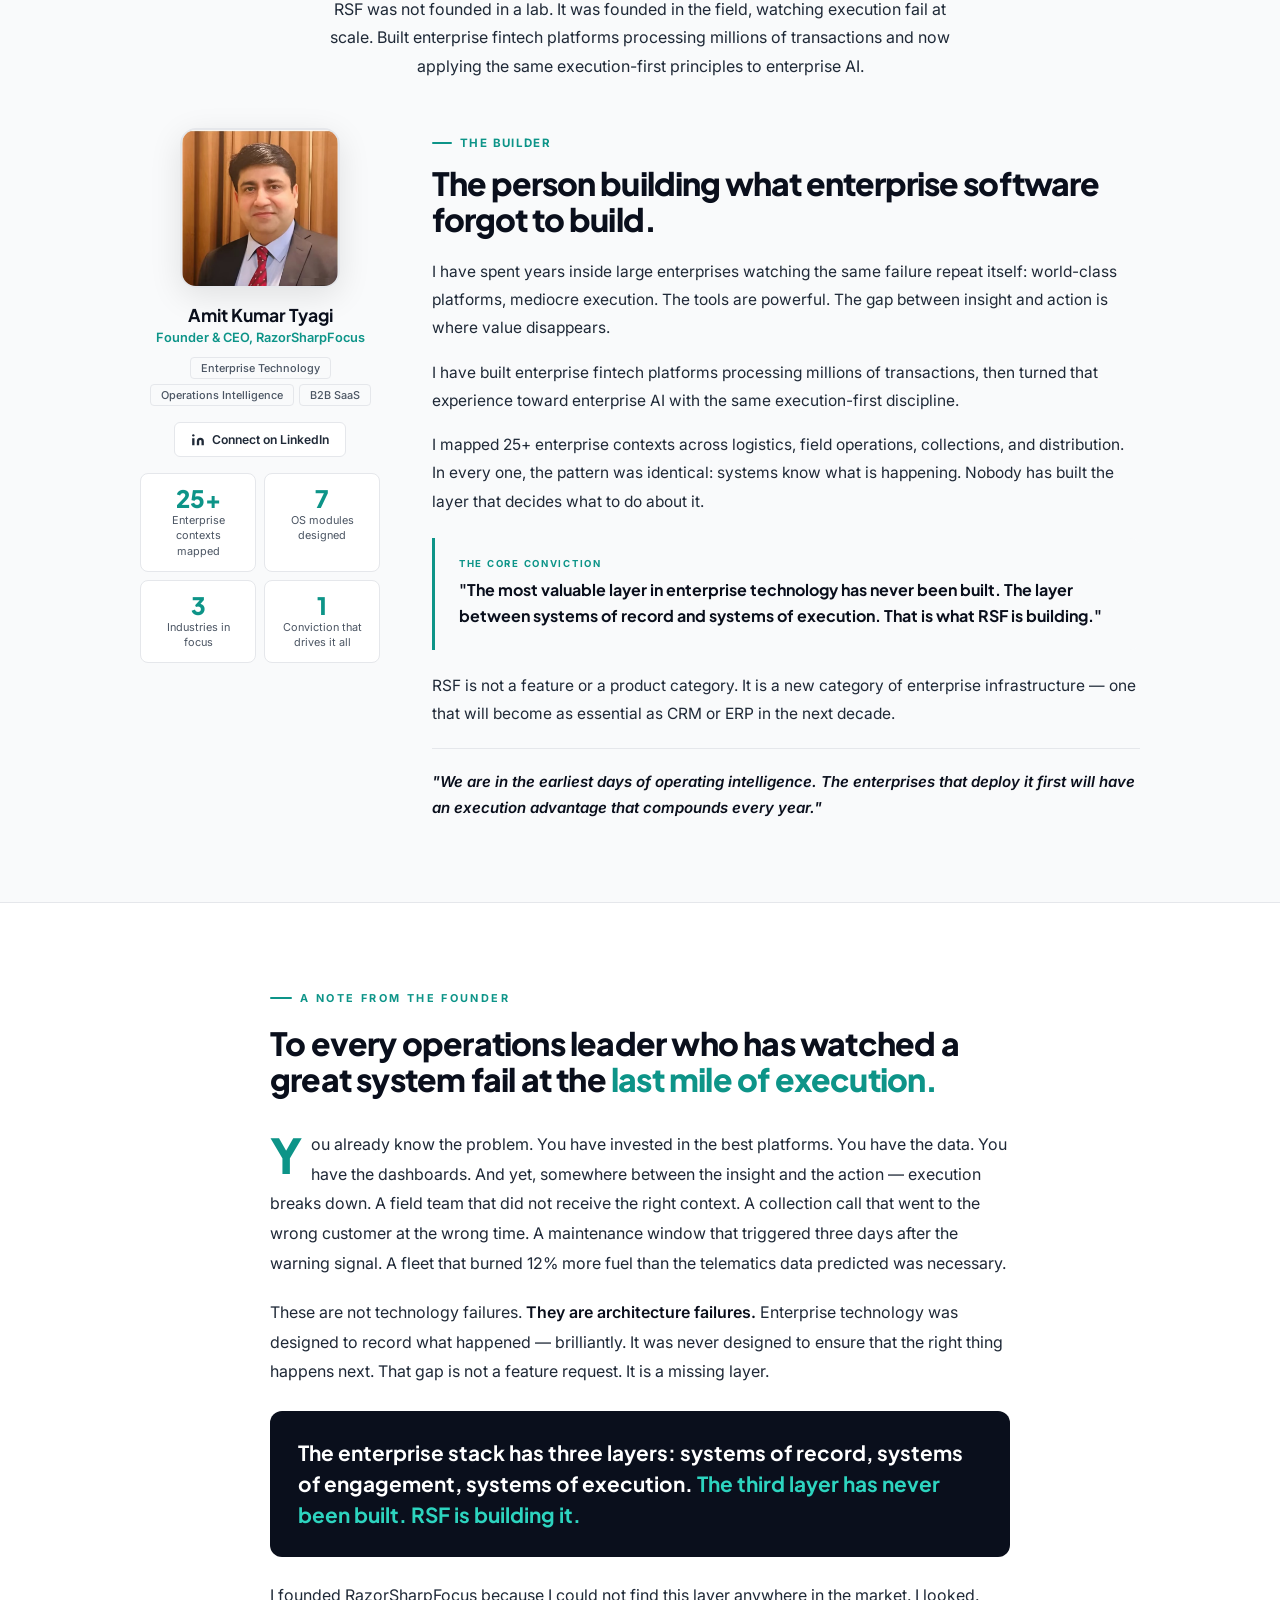
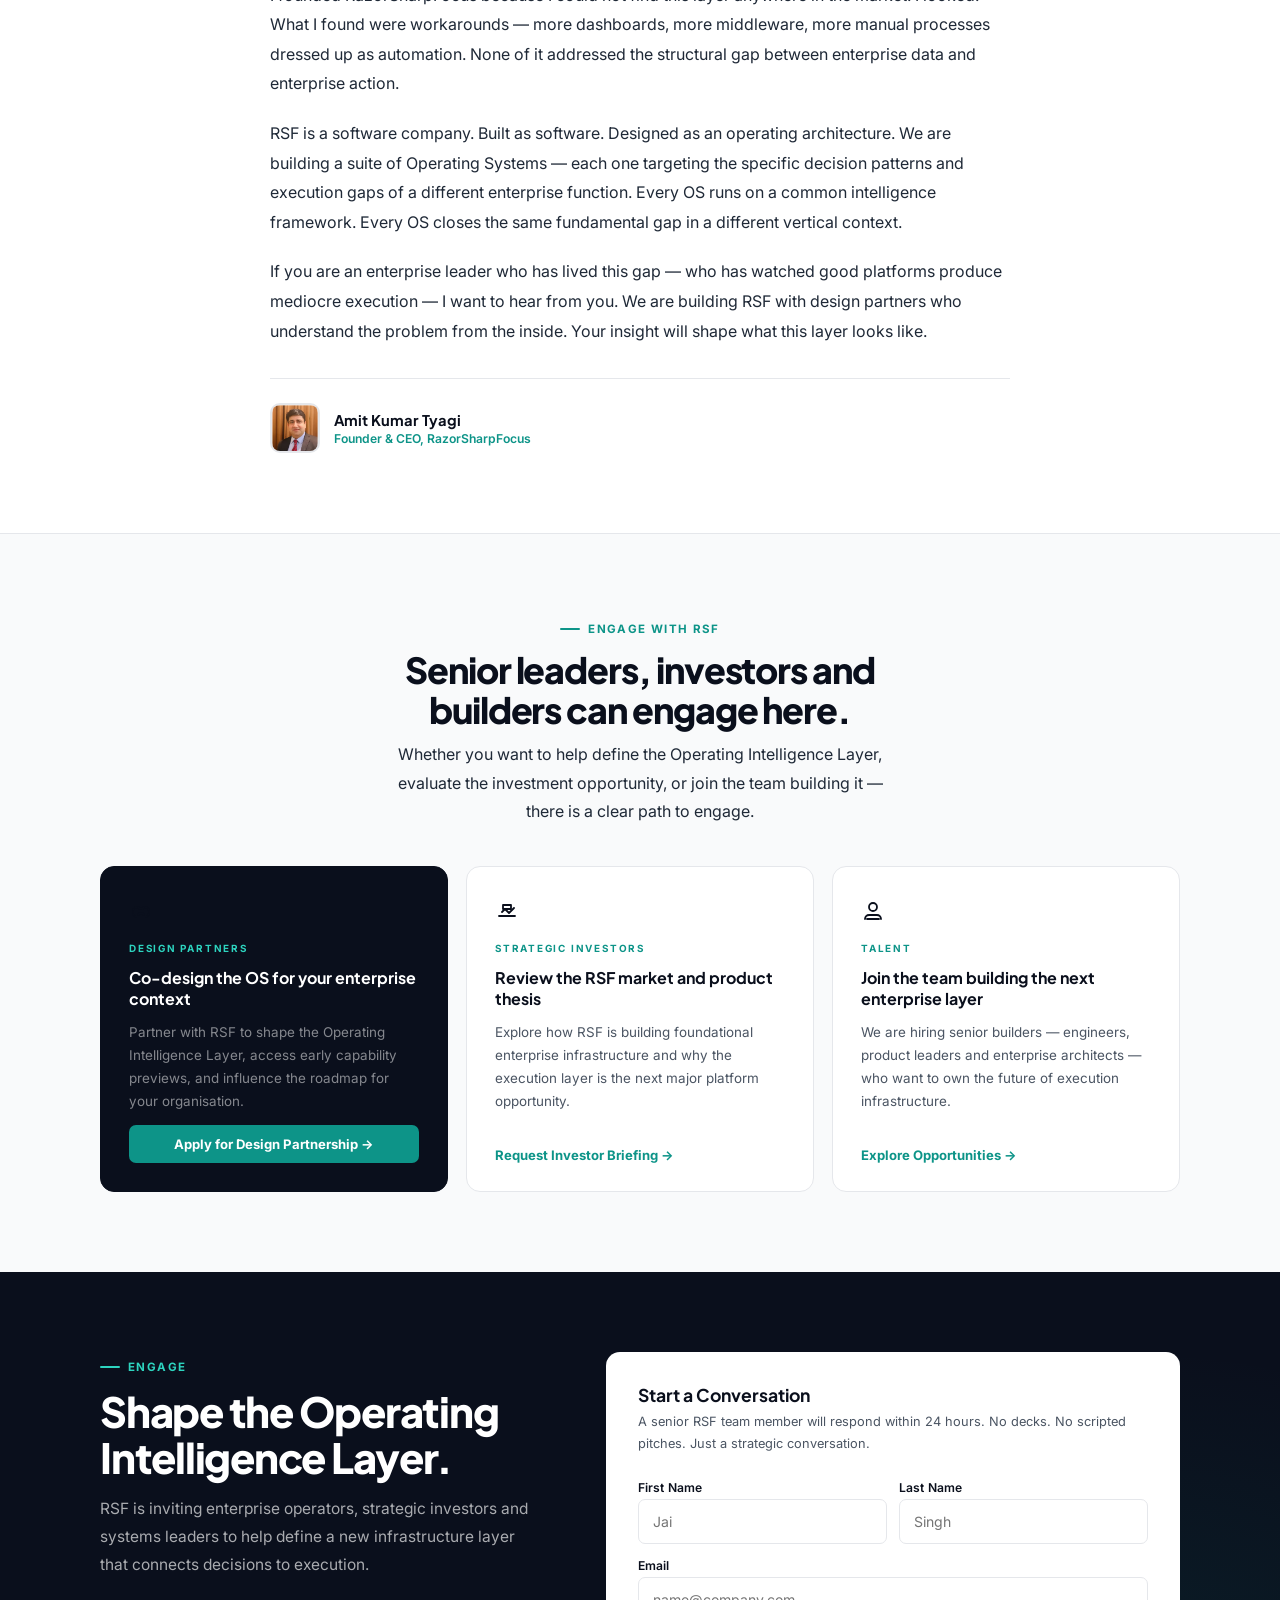
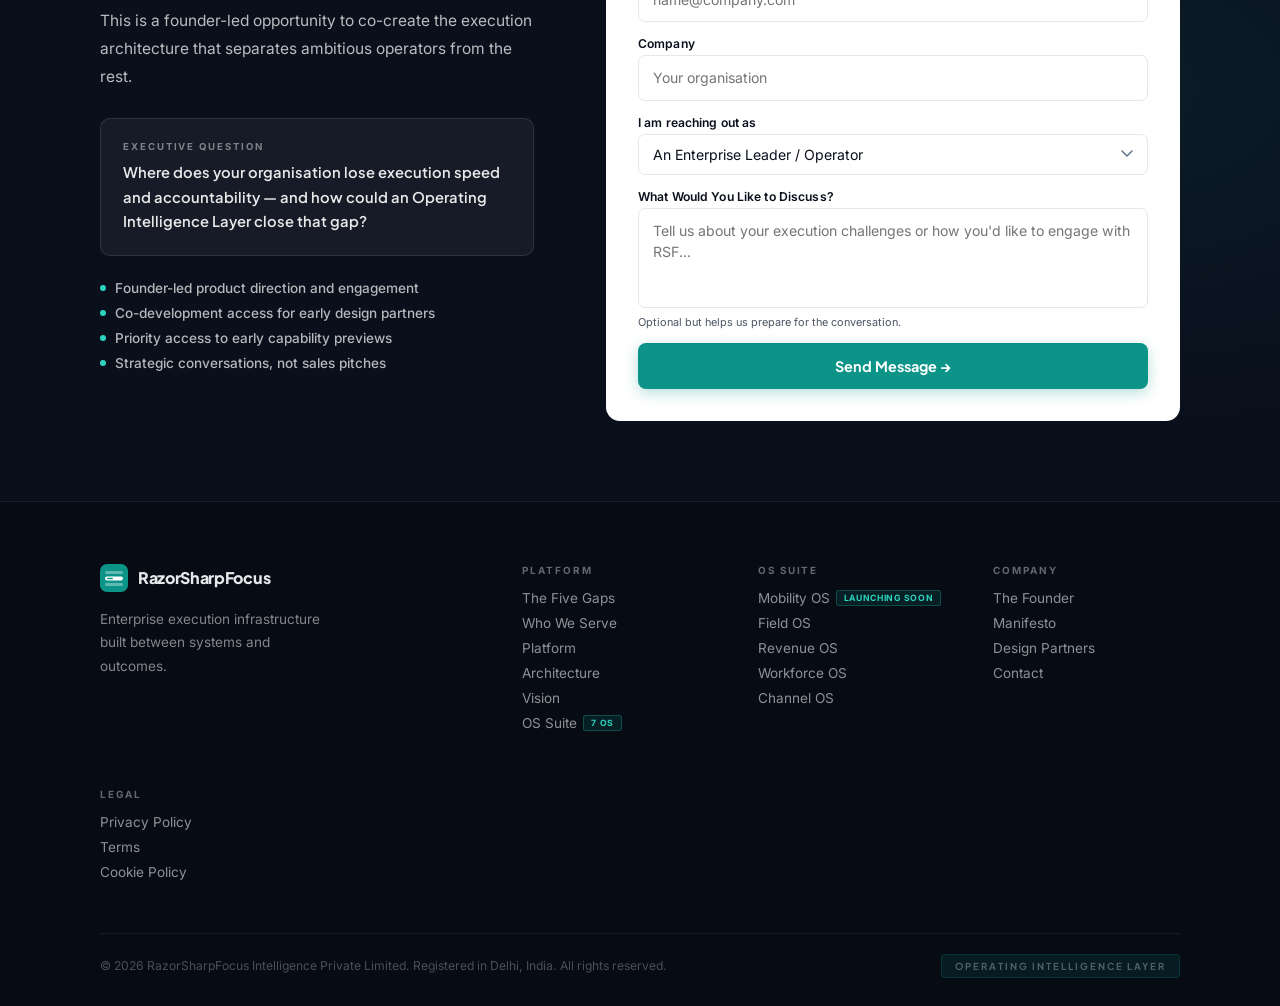
==== commit 401c7de1: "Add legal footer links and create privacy, terms, and cookie policy pages" ====
--- a/Index.html
+++ b/Index.html
@@ -1572,7 +1572,7 @@
             <span class="f-tag">B2B SaaS</span>
           </div>
         </div>
-        <a href="https://linkedin.com/in/amittyagi" class="f-li-btn" target="_blank" rel="noopener noreferrer">
+        <a href="https://www.linkedin.com/in/amit-kumar-tyagi-301a7986/" class="f-li-btn" target="_blank" rel="noopener noreferrer">
           <svg width="14" height="14" viewBox="0 0 24 24" fill="currentColor"><path d="M16 8a6 6 0 0 1 6 6v7h-4v-7a2 2 0 0 0-2-2 2 2 0 0 0-2 2v7h-4v-7a6 6 0 0 1 6-6zM2 9h4v12H2z"/><circle cx="4" cy="4" r="2"/></svg>
           Connect on LinkedIn
         </a>
@@ -1769,9 +1769,15 @@
         <a href="#paths" class="fg-link">Design Partners</a>
         <a href="#contact" class="fg-link">Contact</a>
       </div>
+      <div class="fg-col">
+        <div class="fg-col-title">Legal</div>
+        <a href="privacy.html" class="fg-link">Privacy Policy</a>
+        <a href="terms.html" class="fg-link">Terms</a>
+        <a href="cookie.html" class="fg-link">Cookie Policy</a>
+      </div>
     </div>
     <div class="footer-bottom">
-      <div class="fb-left">© 2026 RazorSharpFocus. All rights reserved.</div>
+      <div class="fb-left">© 2026 RazorSharpFocus Intelligence Private Limited. Registered in Delhi, India. All rights reserved.</div>
       <div class="fb-tag">Operating Intelligence Layer</div>
     </div>
   </div>
